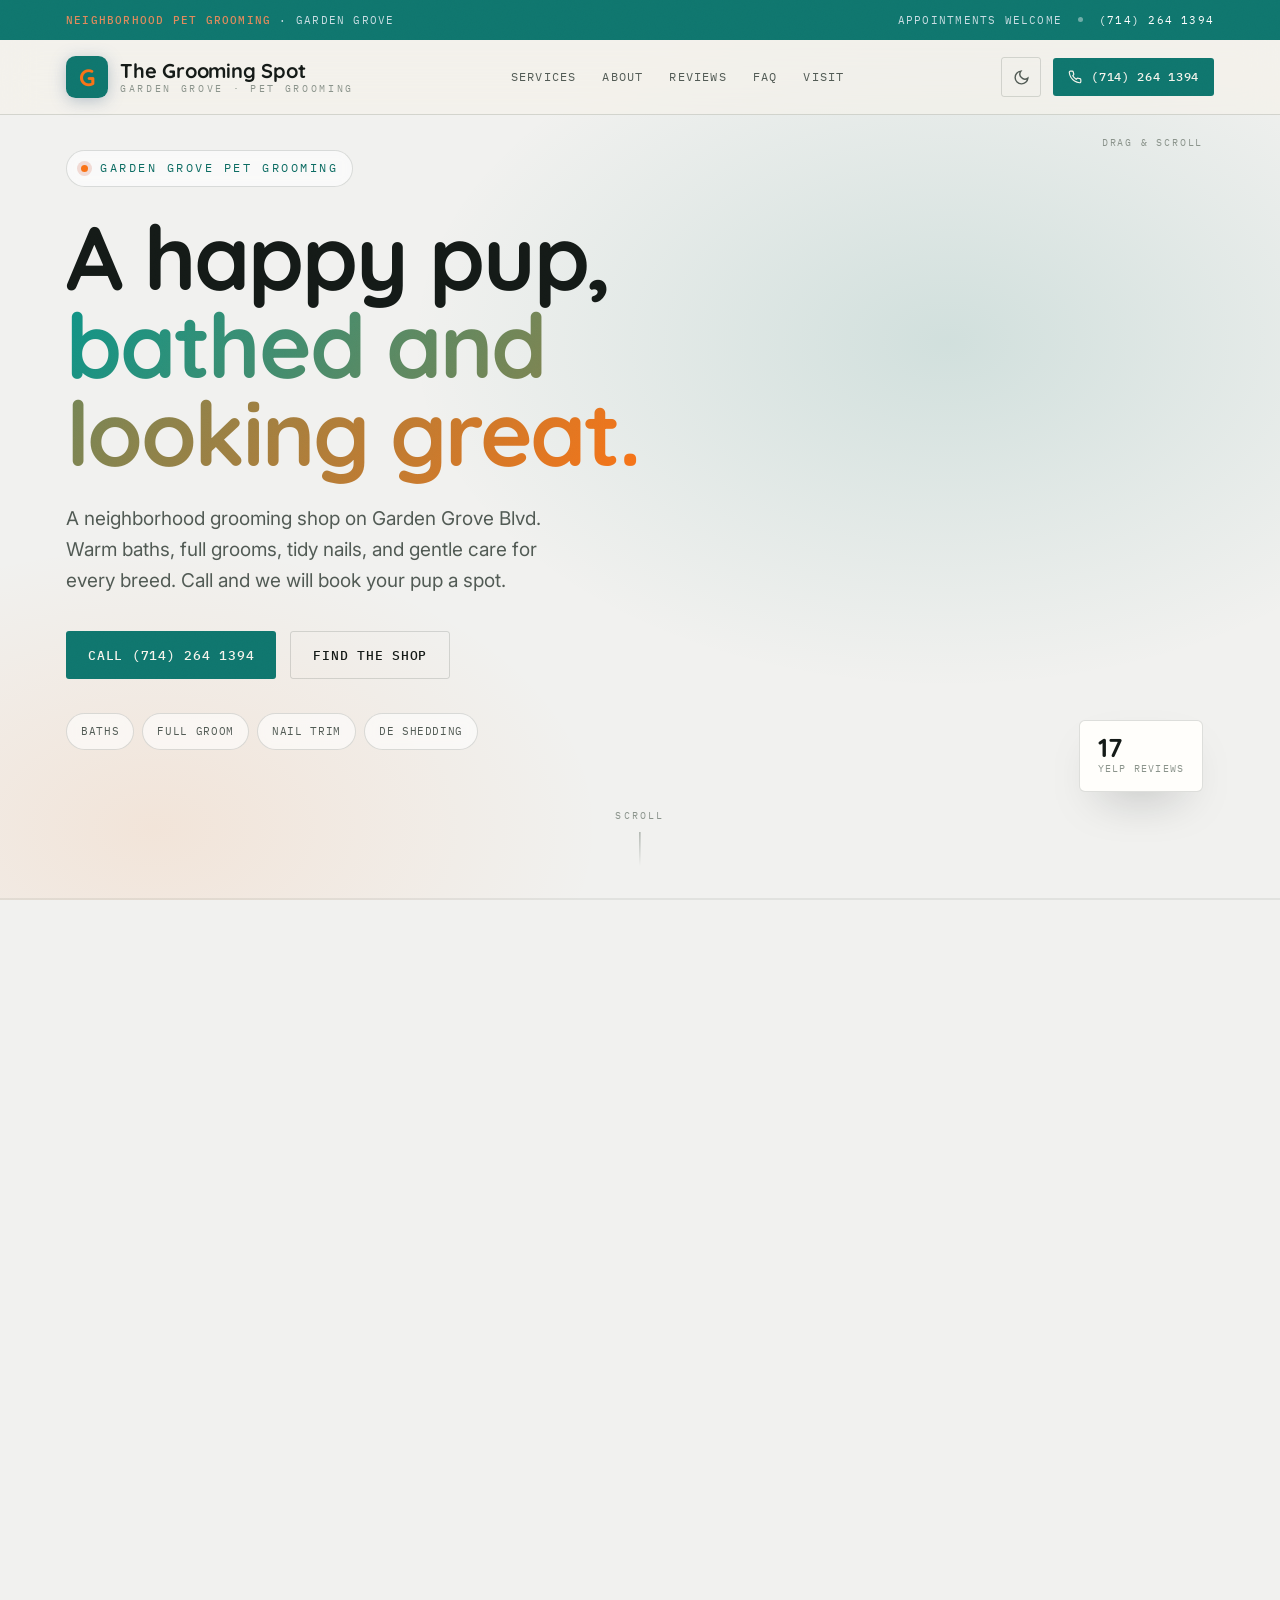
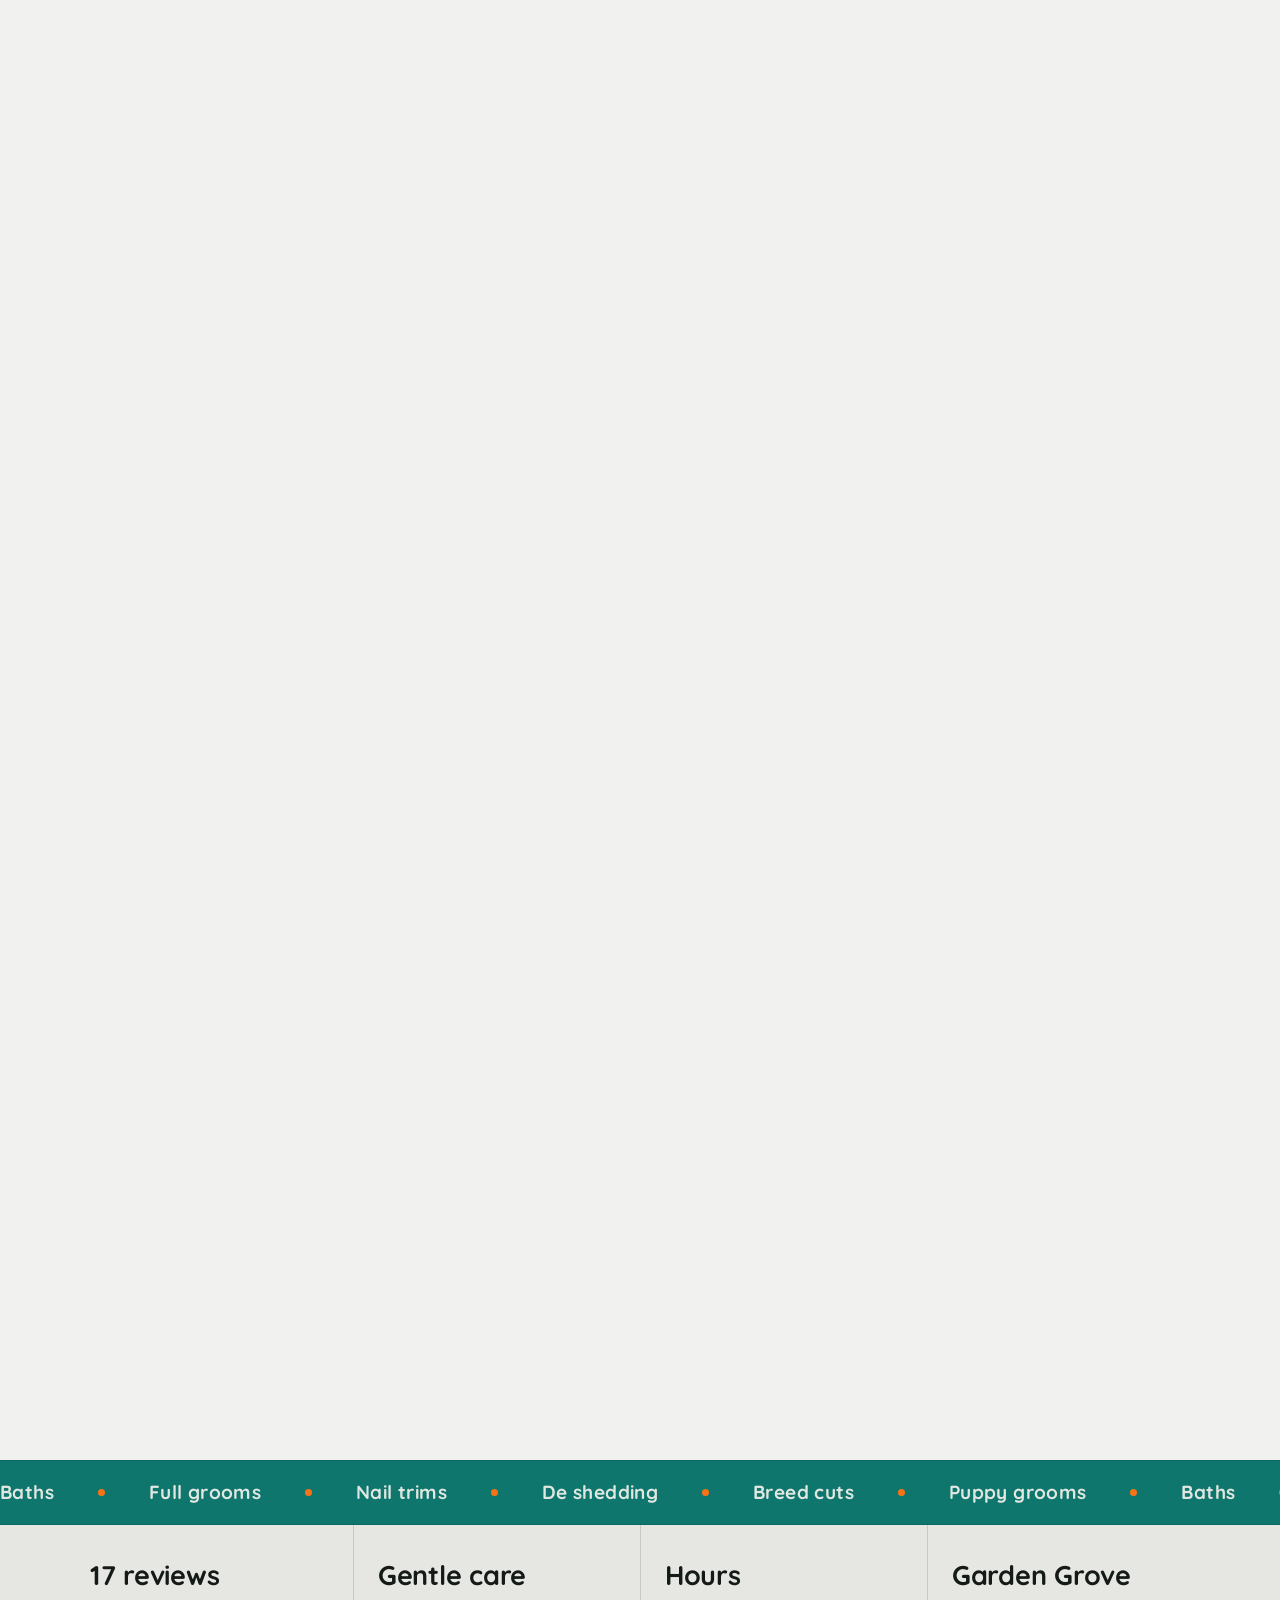
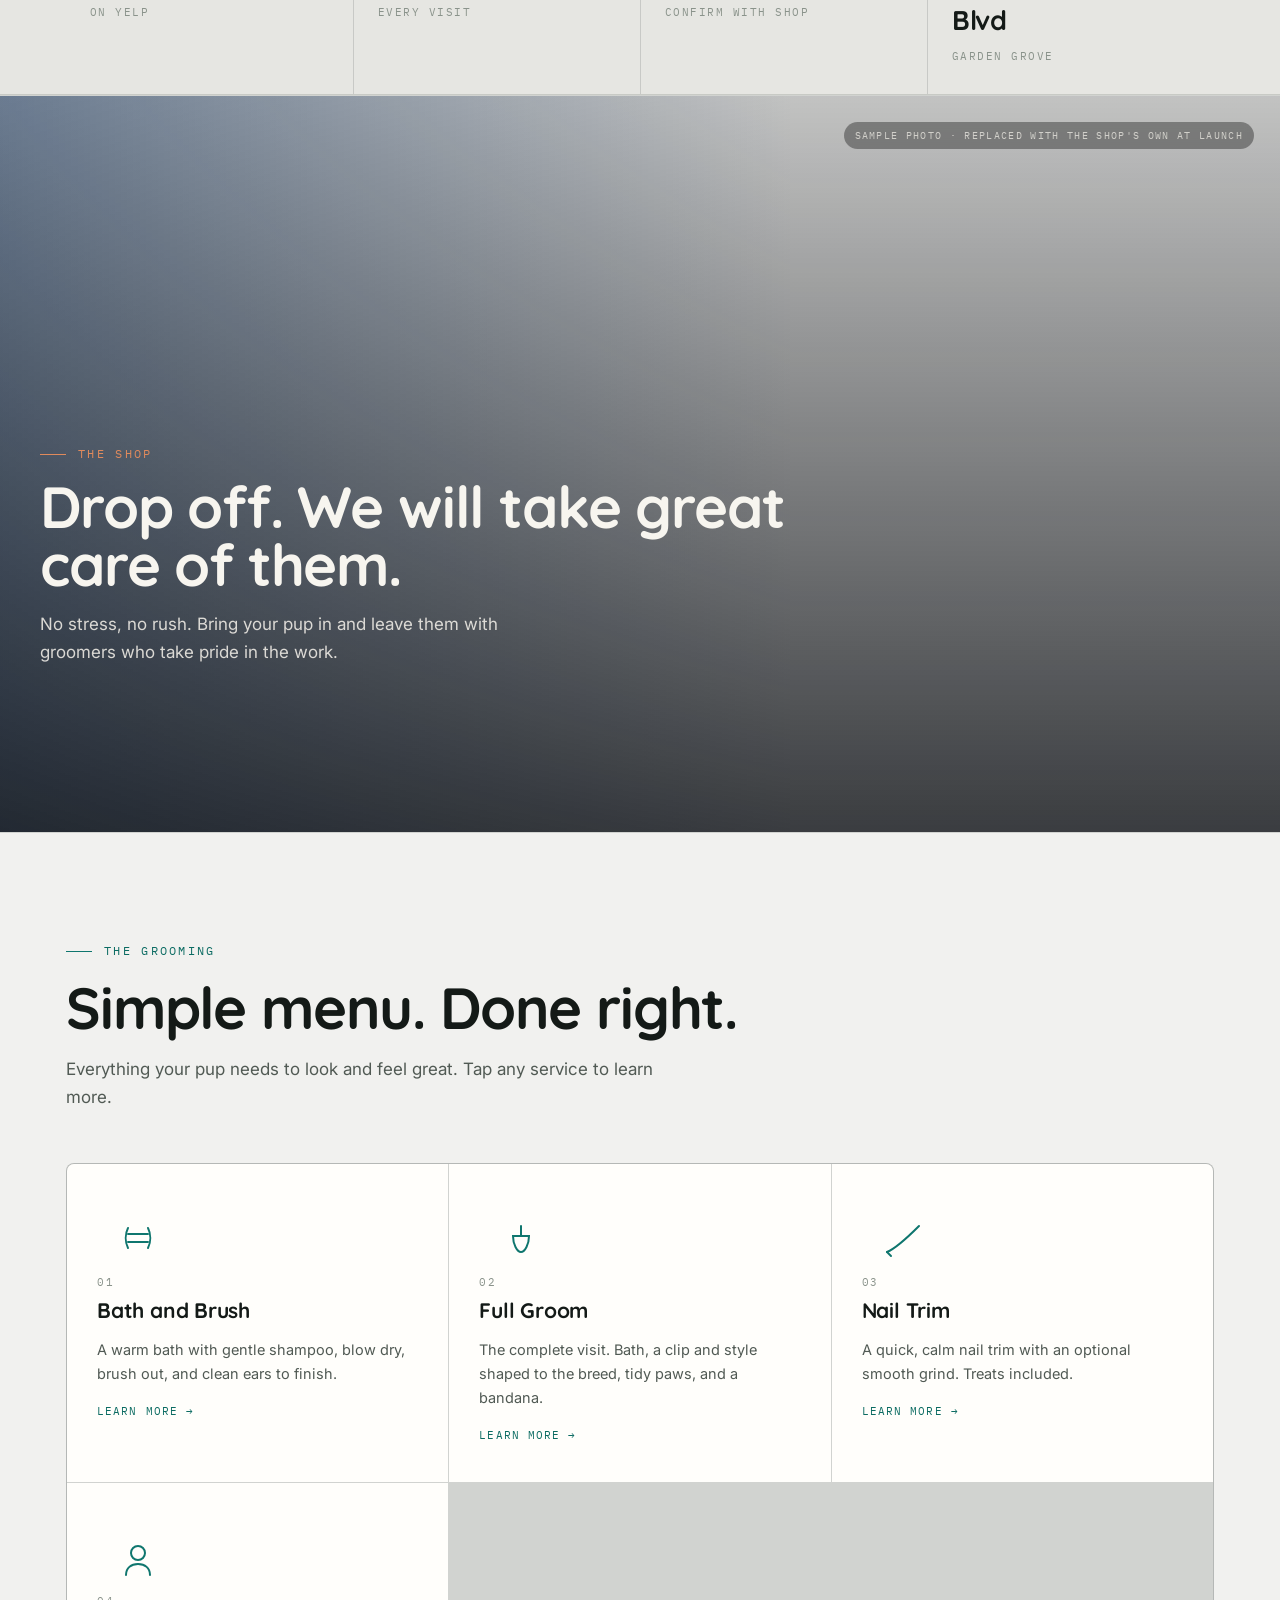
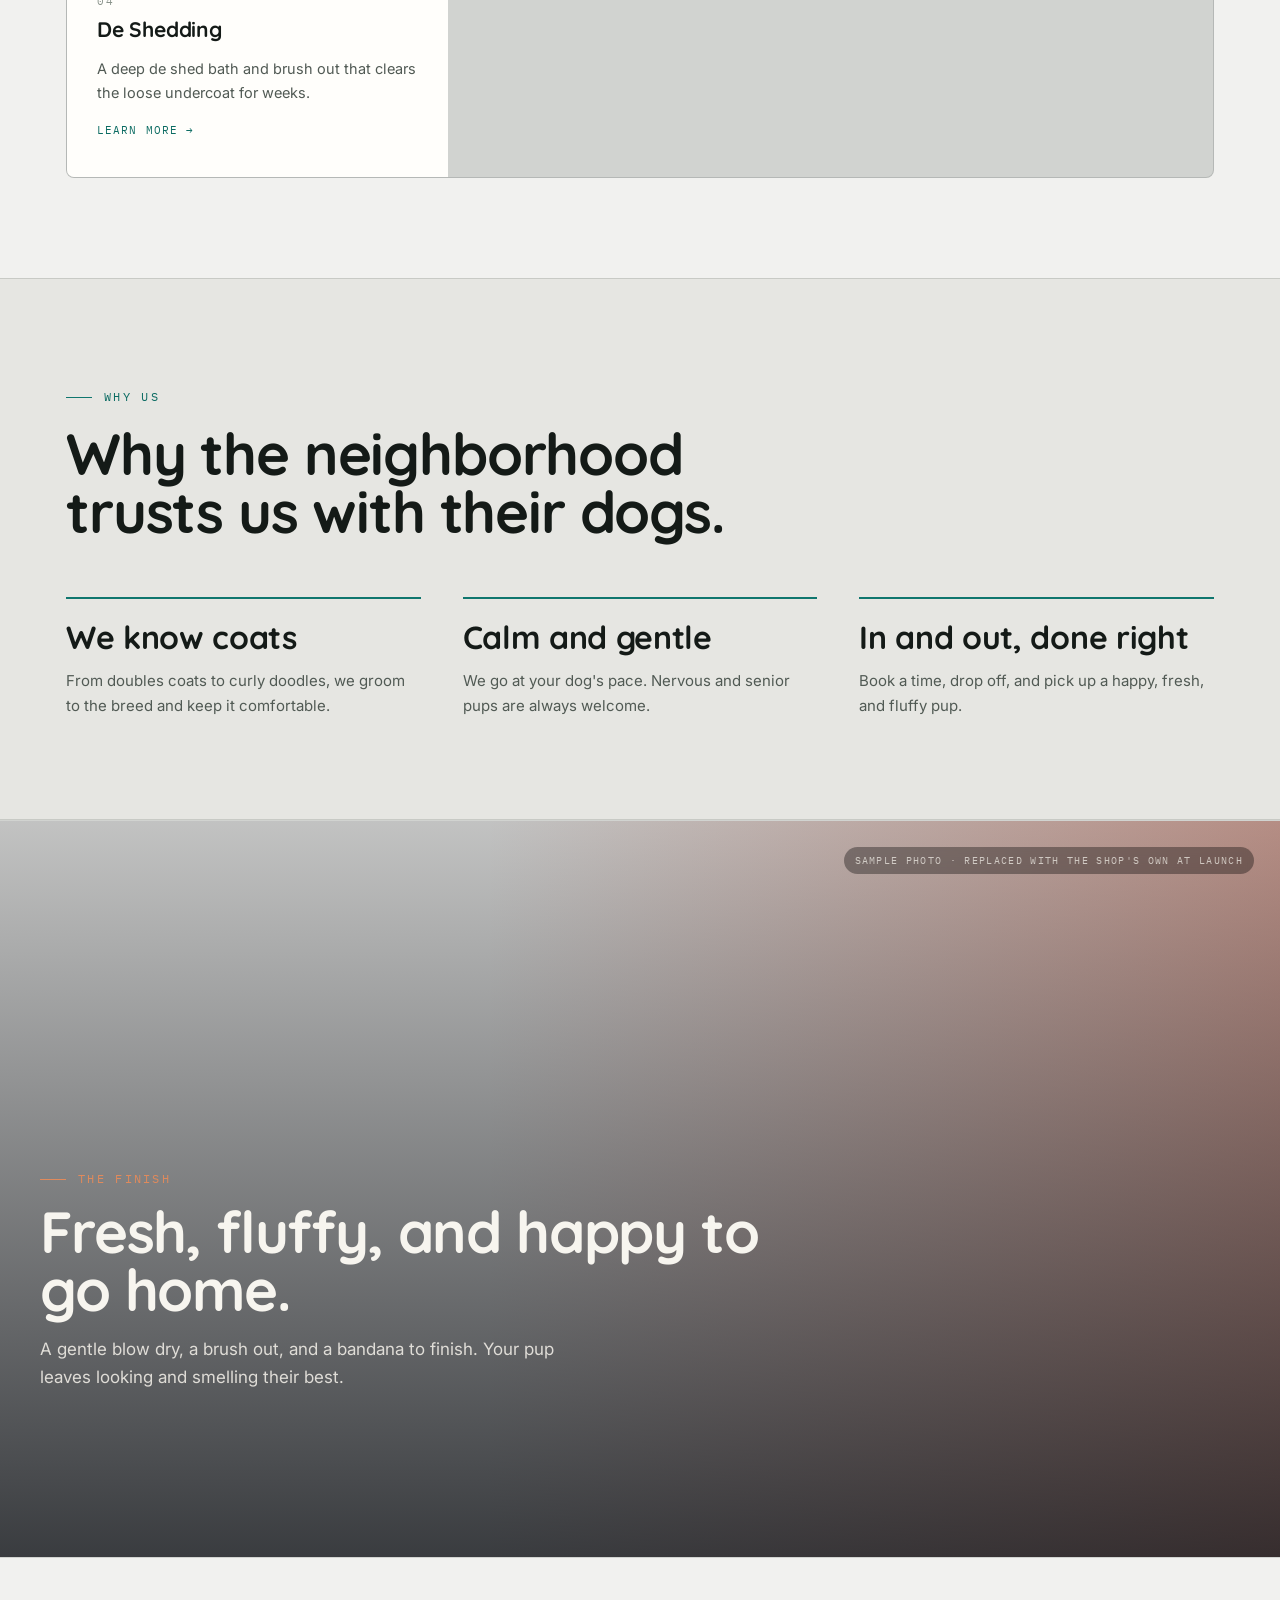
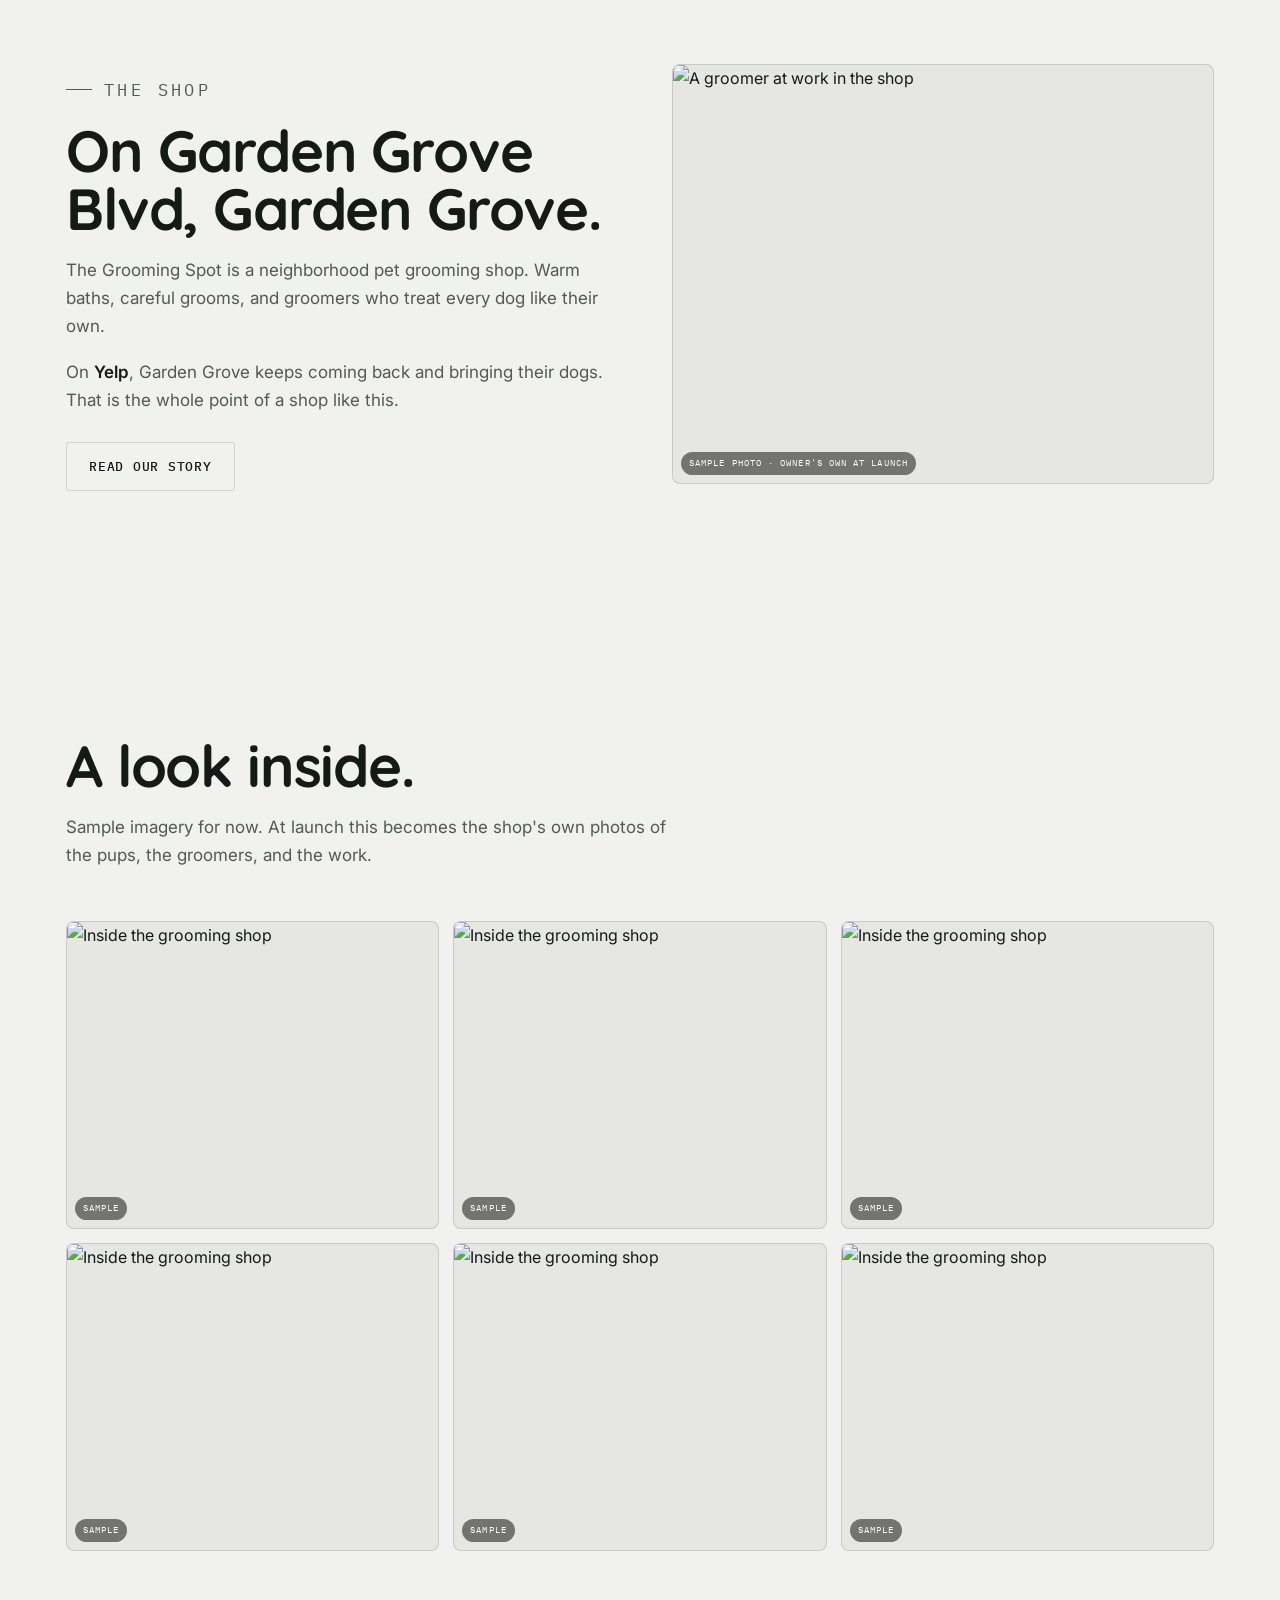
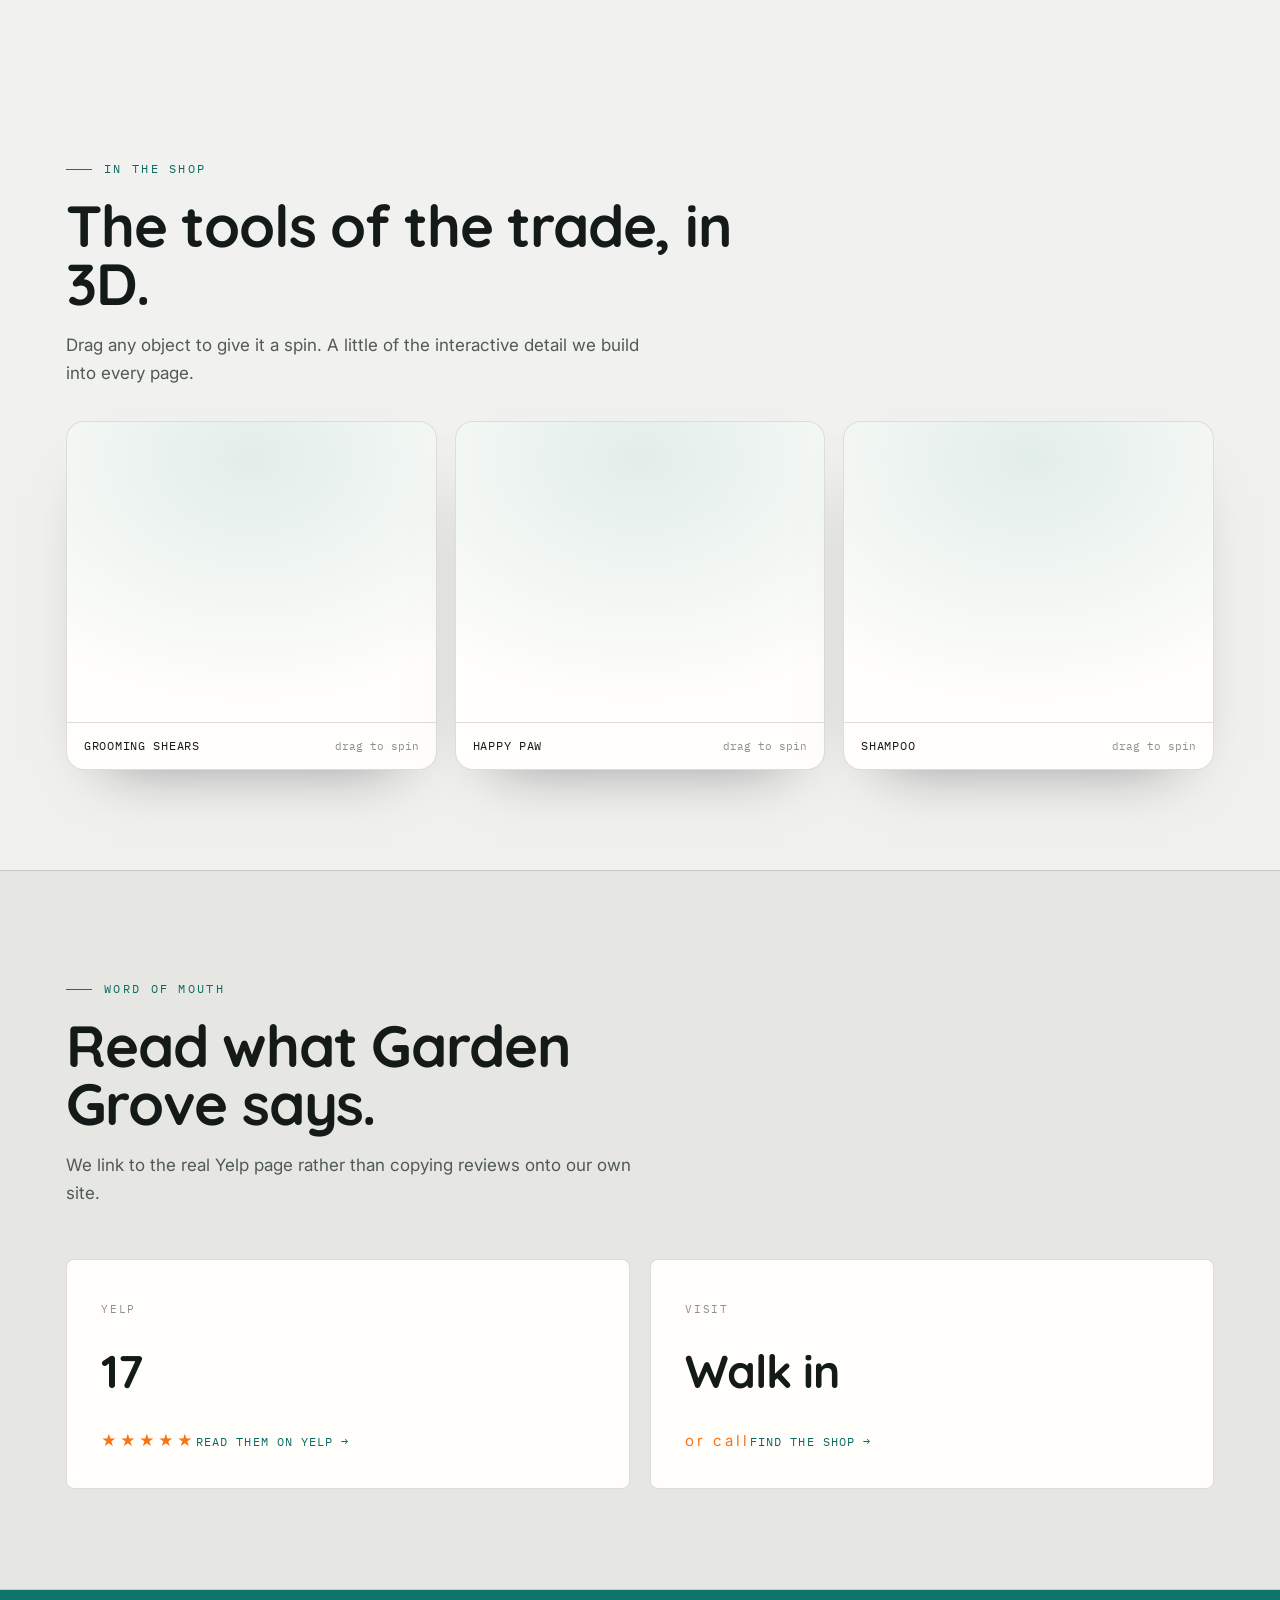
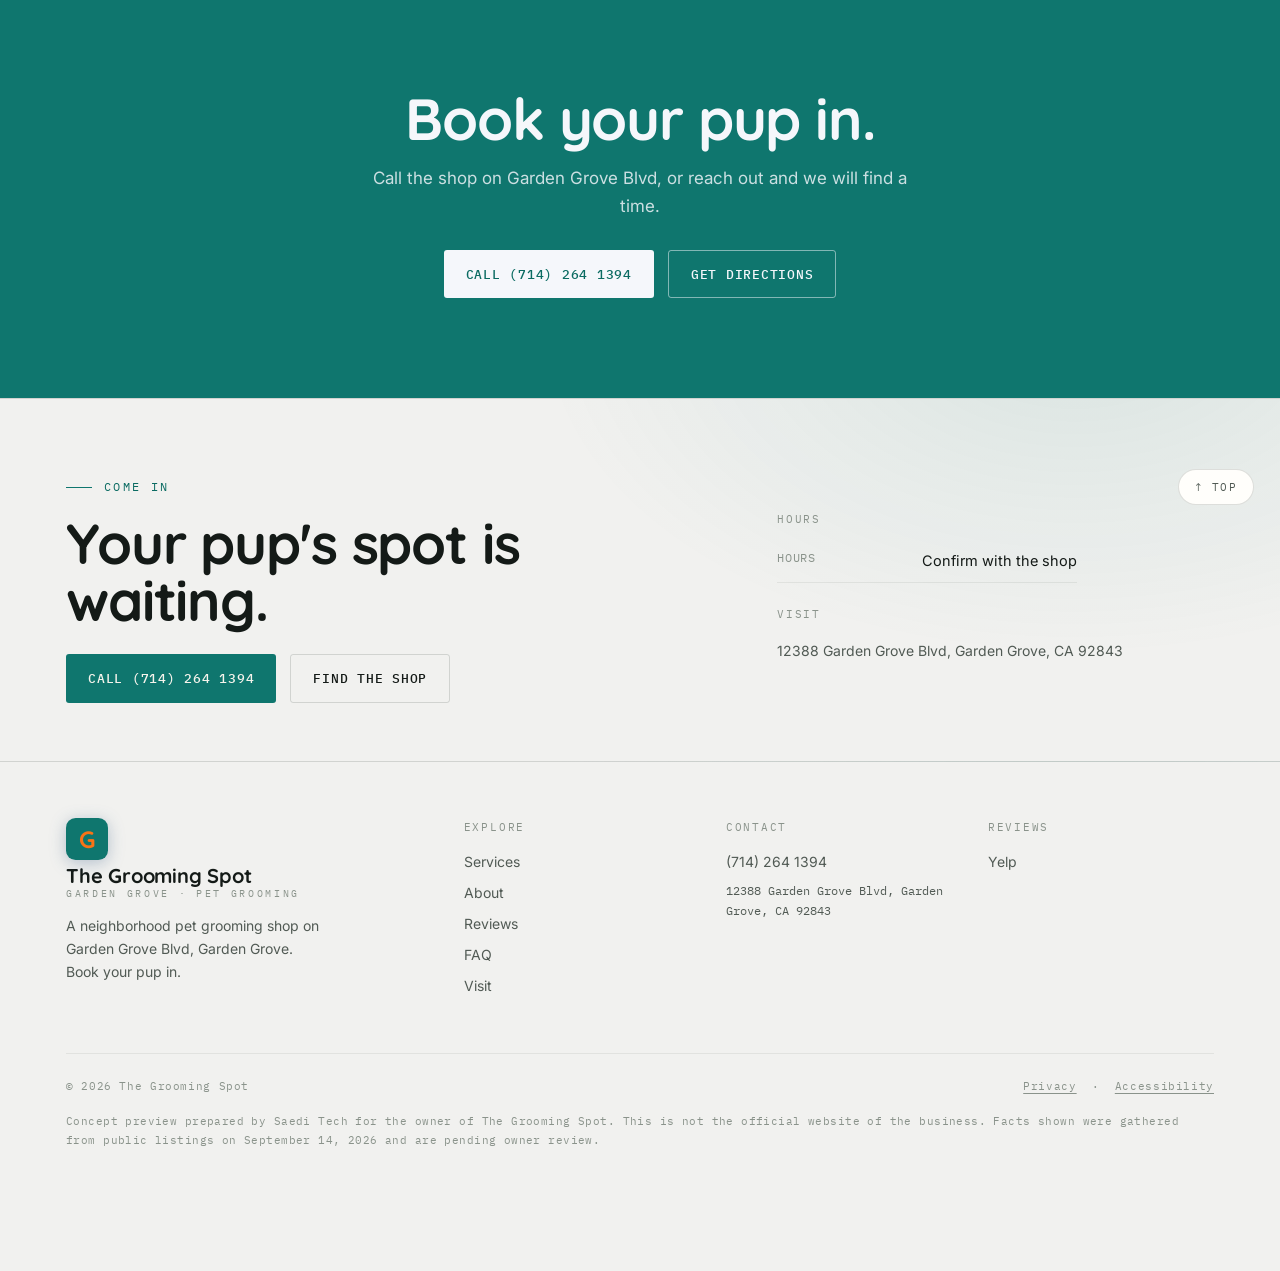
==== index.html @ 3c518885 "The Grooming Spot concept preview Co-Authored-By: Claude Opus 4.8 <noreply@anthropic.com>" ====
<!doctype html>
<html lang="en">
<head>
<meta charset="utf-8" />
<meta name="viewport" content="width=device-width, initial-scale=1" />
<meta name="robots" content="noindex, nofollow" />
<title>The Grooming Spot · Garden Grove Pet Grooming</title>
<meta name="description" content="The Grooming Spot on Garden Grove Blvd, Garden Grove. Warm baths, full grooms, nail trims, and gentle care for every breed. Call (714) 264 1394." />
<meta property="og:title" content="The Grooming Spot · Garden Grove Pet Grooming" /><meta property="og:type" content="website" />
<link rel="icon" href="data:image/svg+xml,%3Csvg xmlns='http://www.w3.org/2000/svg' viewBox='0 0 32 32'%3E%3Ccircle cx='16' cy='16' r='15' fill='%230f766e'/%3E%3Cellipse cx='16' cy='20' rx='5.4' ry='4.2' fill='%23fef6ee'/%3E%3Ccircle cx='9.6' cy='13.5' r='2.3' fill='%23fef6ee'/%3E%3Ccircle cx='13.8' cy='10.4' r='2.3' fill='%23fef6ee'/%3E%3Ccircle cx='18.2' cy='10.4' r='2.3' fill='%23fef6ee'/%3E%3Ccircle cx='22.4' cy='13.5' r='2.3' fill='%23fef6ee'/%3E%3C/svg%3E">
<link rel="preconnect" href="https://fonts.googleapis.com"><link rel="preconnect" href="https://fonts.gstatic.com" crossorigin>
<link href="https://fonts.googleapis.com/css2?family=Quicksand:wght@500;600;700&family=Inter:wght@400;500;600&family=IBM+Plex+Mono:wght@400;500&display=swap" rel="stylesheet">
<link rel="stylesheet" href="assets/site.css">
<script type="importmap">{ "imports": { "three": "https://unpkg.com/three@0.160.0/build/three.module.js", "three/": "https://unpkg.com/three@0.160.0/" } }</script>

</head>
<body>
<a class="skip" href="#main">Skip to content</a>
<header class="sitehead" id="sitehead"><div class="topbar"><div class="wrap tbin"><span class="tb-l"><b>Neighborhood pet grooming</b> · Garden Grove</span><span class="tb-r"><span>Appointments welcome</span><span class="dot2"></span><a href="tel:+17142641394">(714) 264 1394</a></span></div></div>
<nav class="top" aria-label="Main">
  <div class="wrap navin">
    <a class="logo" href="index.html" aria-label="The Grooming Spot, home"><svg class="emblem" viewBox="0 0 48 48" aria-hidden="true"><rect width="48" height="48" rx="11" fill="var(--indigo)"/><text x="24" y="34" font-size="27" text-anchor="middle" fill="var(--shu)" font-family="Quicksand,sans-serif" font-weight="800">G</text></svg><span class="wm"><span class="n">The Grooming Spot</span><span class="s">Garden Grove · Pet Grooming</span></span></a>
    <div class="navlinks"><a href="services.html">Services</a><a href="about.html">About</a><a href="reviews.html">Reviews</a><a href="faq.html">FAQ</a><a href="visit.html">Visit</a></div>
    <div class="navright">
      <button class="tgl" id="themeTgl" aria-label="Switch between day and night theme" aria-pressed="false"><svg id="icMoon" viewBox="0 0 24 24" fill="none" stroke="currentColor" stroke-width="2" stroke-linecap="round"><path d="M21 12.8A9 9 0 1 1 11.2 3a7 7 0 0 0 9.8 9.8z"/></svg><svg id="icSun" viewBox="0 0 24 24" fill="none" stroke="currentColor" stroke-width="2" stroke-linecap="round" style="display:none"><circle cx="12" cy="12" r="4"/><path d="M12 2v2M12 20v2M4.9 4.9l1.4 1.4M17.7 17.7l1.4 1.4M2 12h2M20 12h2M4.9 19.1l1.4-1.4M17.7 6.3l1.4-1.4"/></svg></button>
      <a class="btn btn-fill btn-sm" href="tel:+17142641394"><svg width="14" height="14" viewBox="0 0 24 24" fill="none" stroke="currentColor" stroke-width="2" stroke-linecap="round" aria-hidden="true"><path d="M22 16.9v3a2 2 0 0 1-2.2 2 19.8 19.8 0 0 1-8.6-3 19.5 19.5 0 0 1-6-6 19.8 19.8 0 0 1-3-8.7A2 2 0 0 1 4.1 2h3a2 2 0 0 1 2 1.7c.13 1 .36 1.9.7 2.8a2 2 0 0 1-.45 2.1L8.1 9.9a16 16 0 0 0 6 6l1.3-1.3a2 2 0 0 1 2.1-.45c.9.34 1.8.57 2.8.7A2 2 0 0 1 22 16.9z"/></svg><span class="lbl">(714) 264 1394</span></a>
      <button class="burger" id="burger" aria-label="Open menu"><svg viewBox="0 0 24 24" fill="none" stroke="currentColor" stroke-width="2" stroke-linecap="round"><path d="M3 6h18M3 12h18M3 18h18"/></svg></button>
    </div>
  </div>
</nav>
</header>
<div class="mmenu" id="mmenu" aria-label="Menu">
  <button class="mclose" id="mclose" aria-label="Close menu">✕</button>
  <a href="services.html">Services</a><a href="about.html">About</a><a href="reviews.html">Reviews</a><a href="faq.html">FAQ</a><a href="visit.html">Visit</a><a href="tel:+17142641394">Call the shop</a>
</div>
<header class="hero scroll3d" id="top">
  <div class="sticky">
    <div class="hero-bg" aria-hidden="true"></div>
    <canvas id="gl" data-obj="clippers" data-accent="0f766e" aria-hidden="true"></canvas>
    <div class="hero-fb" aria-hidden="true"></div>
    <div class="wrap herogrid">
      <div class="hero-copy" id="stageA">
        <span class="tag"><span class="dot"></span> Garden Grove Pet Grooming</span>
        <h1>A happy pup, <span class="in">bathed and looking great.</span></h1>
        <p class="lede">A neighborhood grooming shop on Garden Grove Blvd. Warm baths, full grooms, tidy nails, and gentle care for every breed. Call and we will book your pup a spot.</p>
        <div class="cta"><a class="btn btn-fill" href="tel:+17142641394">Call (714) 264 1394</a><a class="btn btn-line" href="visit.html">Find the shop</a></div>
        <div class="chips" aria-label="What we do"><span class="chip">Baths</span><span class="chip">Full groom</span><span class="chip">Nail trim</span><span class="chip">De shedding</span></div>
      </div>
      <div class="callouts" id="stageB" aria-hidden="true">
        <h3>Every visit, start to finish.</h3>
        <div class="callout"><span class="cn">01</span><span class="cx"><b>Check in</b><span>We meet your pup and talk through the look you want.</span></span></div>
        <div class="callout"><span class="cn">02</span><span class="cx"><b>Bath</b><span>A warm, gentle bath with the right shampoo for the coat.</span></span></div>
        <div class="callout"><span class="cn">03</span><span class="cx"><b>Groom</b><span>Clip, brush out, ears, and a tidy nail trim.</span></span></div>
        <div class="callout"><span class="cn">04</span><span class="cx"><b>Finish</b><span>A fluffy blow dry, a bandana, and out the door happy.</span></span></div>
      </div>
    </div>
    <div class="badge3d" id="badge3d"><div><div class="rt">17</div><div class="rl">Yelp reviews</div></div></div>
    <span class="grab" aria-hidden="true">Drag &amp; scroll</span>
    <div class="cue" aria-hidden="true">Scroll<span class="bar"></span></div>
    <div class="hprog" aria-hidden="true"><i id="hprog"></i></div>
  </div>
</header>
<div class="marquee" aria-hidden="true"><div class="mrow"><span>Baths<span class="d"></span>Full grooms<span class="d"></span>Nail trims<span class="d"></span>De shedding<span class="d"></span>Breed cuts<span class="d"></span>Puppy grooms<span class="d"></span></span><span>Baths<span class="d"></span>Full grooms<span class="d"></span>Nail trims<span class="d"></span>De shedding<span class="d"></span>Breed cuts<span class="d"></span>Puppy grooms<span class="d"></span></span></div></div>
<div class="strip" role="region" aria-label="Shop facts">
  <div class="wrap stripin">
    <div class="stat"><a href="https://www.yelp.com/biz/the-grooming-spot-garden-grove" target="_blank" rel="noopener"><div class="v">17 reviews</div><div class="l">on Yelp</div></a></div>
    <div class="stat"><div class="v">Gentle care</div><div class="l">every visit</div></div>
    <div class="stat"><div class="v">Hours</div><div class="l">confirm with shop</div></div>
    <div class="stat"><div class="v">Garden Grove Blvd</div><div class="l">Garden Grove</div></div>
  </div>
</div>
<main id="main">
<section class="photoband" aria-label="The shop">
  <div class="pbimg" data-parallax="0.12" style="background-image:url('https://images.unsplash.com/photo-1593702295094-aea22597af65?w=1800&q=74&auto=format&fit=crop')"></div>
  <span class="sampletag">Sample photo · replaced with the shop's own at launch</span>
  <div class="wrap pbin"><p class="pbk up">The shop</p><h2 class="up">Drop off. We will take great care of them.</h2><p class="up">No stress, no rush. Bring your pup in and leave them with groomers who take pride in the work.</p></div>
</section>
<section id="services">
  <div class="wrap">
    <p class="kick up">The Grooming</p>
    <h2 class="up">Simple menu. Done right.</h2>
    <p class="sub up">Everything your pup needs to look and feel great. Tap any service to learn more.</p>
    <div class="svcgrid">
      <a class="svc up" href="services.html#bath"><span class="no">01</span><svg class="ic" viewBox="0 0 48 48" fill="none" stroke="currentColor" stroke-width="2" stroke-linecap="round" aria-hidden="true"><path d="M14 10c-3 6-3 14 0 20M34 10c3 6 3 14 0 20"/><path d="M14 16h20M14 24h20"/></svg><h3>Bath and Brush</h3><p>A warm bath with gentle shampoo, blow dry, brush out, and clean ears to finish.</p><span class="more">Learn more →</span></a><a class="svc up" href="services.html#fullgroom"><span class="no">02</span><svg class="ic" viewBox="0 0 48 48" fill="none" stroke="currentColor" stroke-width="2" stroke-linecap="round" aria-hidden="true"><path d="M24 8v10M16 18h16c0 8-4 16-8 16s-8-8-8-16z"/></svg><h3>Full Groom</h3><p>The complete visit. Bath, a clip and style shaped to the breed, tidy paws, and a bandana.</p><span class="more">Learn more →</span></a><a class="svc up" href="services.html#nailtrim"><span class="no">03</span><svg class="ic" viewBox="0 0 48 48" fill="none" stroke="currentColor" stroke-width="2" stroke-linecap="round" aria-hidden="true"><path d="M8 34c10-4 22-16 32-26"/><path d="M8 34l4 4"/></svg><h3>Nail Trim</h3><p>A quick, calm nail trim with an optional smooth grind. Treats included.</p><span class="more">Learn more →</span></a><a class="svc up" href="services.html#deshed"><span class="no">04</span><svg class="ic" viewBox="0 0 48 48" fill="none" stroke="currentColor" stroke-width="2" stroke-linecap="round" aria-hidden="true"><circle cx="24" cy="16" r="7"/><path d="M12 38c0-7 5-11 12-11s12 4 12 11"/></svg><h3>De Shedding</h3><p>A deep de shed bath and brush out that clears the loose undercoat for weeks.</p><span class="more">Learn more →</span></a>
    </div>
  </div>
</section>
<section id="why">
  <div class="wrap">
    <p class="kick up">Why Us</p>
    <h2 class="up">Why the neighborhood trusts us with their dogs.</h2>
    <div class="whygrid">
      <div class="why up"><div class="big">We know coats</div><p>From doubles coats to curly doodles, we groom to the breed and keep it comfortable.</p></div>
      <div class="why up"><div class="big">Calm and gentle</div><p>We go at your dog's pace. Nervous and senior pups are always welcome.</p></div>
      <div class="why up"><div class="big">In and out, done right</div><p>Book a time, drop off, and pick up a happy, fresh, and fluffy pup.</p></div>
    </div>
  </div>
</section>
<section class="photoband right" aria-label="The finish">
  <div class="pbimg" data-parallax="0.12" style="background-image:url('https://images.unsplash.com/photo-1678356164573-9a534fe43958?w=1800&q=74&auto=format&fit=crop')"></div>
  <span class="sampletag">Sample photo · replaced with the shop's own at launch</span>
  <div class="wrap pbin"><p class="pbk up">The finish</p><h2 class="up">Fresh, fluffy, and happy to go home.</h2><p class="up">A gentle blow dry, a brush out, and a bandana to finish. Your pup leaves looking and smelling their best.</p></div>
</section>
<section id="about">
  <div class="wrap abgrid">
    <div class="abcopy"><p class="kick up">The Shop</p><h2 class="up">On Garden Grove Blvd, Garden Grove.</h2><p class="up">The Grooming Spot is a neighborhood pet grooming shop. Warm baths, careful grooms, and groomers who treat every dog like their own.</p><p class="up">On <strong>Yelp</strong>, Garden Grove keeps coming back and bringing their dogs. That is the whole point of a shop like this.</p><p class="up"><a class="btn btn-line" href="about.html" style="margin-top:10px">Read our story</a></p></div>
    <div class="imgfill up" role="img" aria-label="Inside the grooming shop"><img src="https://images.unsplash.com/photo-1672642150228-3fcd5826ec26?w=1100&q=74&auto=format&fit=crop" alt="A groomer at work in the shop" loading="lazy"><span class="stamp">Sample photo · owner's own at launch</span></div>
  </div>
</section>
<section id="gallery">
  <div class="wrap">
    <p class="kick up">The shop</p>
    <h2 class="up">A look inside.</h2>
    <p class="sub up">Sample imagery for now. At launch this becomes the shop's own photos of the pups, the groomers, and the work.</p>
    <div class="gal2"><div class="imgfill up"><img src="https://images.unsplash.com/photo-1605497788044-5a32c7078486?w=800&q=74&auto=format&fit=crop" alt="Inside the grooming shop" loading="lazy"><span class="stamp">Sample</span></div><div class="imgfill up"><img src="https://images.unsplash.com/photo-1599351431202-1e0f0137899a?w=800&q=74&auto=format&fit=crop" alt="Inside the grooming shop" loading="lazy"><span class="stamp">Sample</span></div><div class="imgfill up"><img src="https://images.unsplash.com/photo-1598524374912-6b0b0bab43dd?w=800&q=74&auto=format&fit=crop" alt="Inside the grooming shop" loading="lazy"><span class="stamp">Sample</span></div><div class="imgfill up"><img src="https://images.unsplash.com/photo-1635273051937-a0ddef9573b6?w=800&q=74&auto=format&fit=crop" alt="Inside the grooming shop" loading="lazy"><span class="stamp">Sample</span></div><div class="imgfill up"><img src="https://images.unsplash.com/photo-1589985494639-69e60c82cab2?w=800&q=74&auto=format&fit=crop" alt="Inside the grooming shop" loading="lazy"><span class="stamp">Sample</span></div><div class="imgfill up"><img src="https://images.unsplash.com/photo-1647140655214-e4a2d914971f?w=800&q=74&auto=format&fit=crop" alt="Inside the grooming shop" loading="lazy"><span class="stamp">Sample</span></div></div>
  </div>
</section>
<section id="explore3d" class="show3d">
  <div class="wrap">
    <p class="kick up">In the shop</p>
    <h2 class="up">The tools of the trade, in 3D.</h2>
    <p class="sub up">Drag any object to give it a spin. A little of the interactive detail we build into every page.</p>
    <div class="o3grid"><figure class="o3 up"><canvas class="obj3d" data-obj="scissors" data-accent="0f766e" aria-label="Interactive 3D grooming shears"></canvas><figcaption>Grooming shears<span class="drag">drag to spin</span></figcaption></figure><figure class="o3 up"><canvas class="obj3d" data-obj="paw" data-accent="0f766e" aria-label="Interactive 3D paw print"></canvas><figcaption>Happy paw<span class="drag">drag to spin</span></figcaption></figure><figure class="o3 up"><canvas class="obj3d" data-obj="bottle" data-accent="0f766e" aria-label="Interactive 3D shampoo bottle"></canvas><figcaption>Shampoo<span class="drag">drag to spin</span></figcaption></figure></div>
  </div>
</section>
<section id="reviews" class="band">
  <div class="wrap">
    <p class="kick up">Word of Mouth</p>
    <h2 class="up">Read what Garden Grove says.</h2>
    <p class="sub up">We link to the real Yelp page rather than copying reviews onto our own site.</p>
    <div class="revgrid">
      <a class="rev up" href="https://www.yelp.com/biz/the-grooming-spot-garden-grove" target="_blank" rel="noopener"><span class="plat">Yelp</span><div class="score">17</div><span class="stars" aria-hidden="true">★★★★★</span><span class="go">Read them on Yelp →</span></a>
      <a class="rev up" href="visit.html"><span class="plat">Visit</span><div class="score">Walk in</div><span class="stars" aria-hidden="true">or call</span><span class="go">Find the shop →</span></a>
    </div>
  </div>
</section>
<section class="ctaband"><div class="wrap"><h2 class="up">Book your pup in.</h2><p class="up">Call the shop on Garden Grove Blvd, or reach out and we will find a time.</p><div class="cta up"><a class="btn btn-fill" href="tel:+17142641394">Call (714) 264 1394</a><a class="btn btn-line" href="visit.html">Get directions</a></div></div></section>
</main><script type="module" src="assets/hero3d-generic.js"></script><script type="module" src="assets/objects3d.js"></script><footer>
  <button class="backtop" id="backtop" aria-label="Back to top">↑ Top</button>
  <div class="foot-hero"><div class="wrap"><div class="foot-top">
    <div class="foot-cta"><p class="kick">Come in</p><h2>Your pup's spot is waiting.</h2><div class="cta"><a class="btn btn-fill" href="tel:+17142641394">Call (714) 264 1394</a><a class="btn btn-line" href="visit.html">Find the shop</a></div></div>
    <div class="foot-hours"><p class="ft">Hours</p><div class="hrow"><span>Hours</span><span>Confirm with the shop</span></div><p class="ft" style="margin-top:22px">Visit</p><p class="addr">12388 Garden Grove Blvd, Garden Grove, CA 92843</p></div>
  </div></div></div>
  <div class="wrap foot-main">
    <div class="fgrid">
      <div class="fbrand"><a class="logo" href="index.html" aria-label="The Grooming Spot, home"><svg class="emblem" viewBox="0 0 48 48" aria-hidden="true"><rect width="48" height="48" rx="11" fill="var(--indigo)"/><text x="24" y="34" font-size="27" text-anchor="middle" fill="var(--shu)" font-family="Quicksand,sans-serif" font-weight="800">G</text></svg><span class="wm"><span class="n">The Grooming Spot</span><span class="s">Garden Grove · Pet Grooming</span></span></a><p>A neighborhood pet grooming shop on Garden Grove Blvd, Garden Grove. Book your pup in.</p></div>
      <div class="fcol"><p class="ft">Explore</p><a href="services.html">Services</a><a href="about.html">About</a><a href="reviews.html">Reviews</a><a href="faq.html">FAQ</a><a href="visit.html">Visit</a></div>
      <div class="fcol"><p class="ft">Contact</p><a href="tel:+17142641394">(714) 264 1394</a><p class="mono" style="font-size:12px">12388 Garden Grove Blvd, Garden Grove, CA 92843</p></div>
      <div class="fcol"><p class="ft">Reviews</p><a href="https://www.yelp.com/biz/the-grooming-spot-garden-grove" target="_blank" rel="noopener">Yelp</a></div>
    </div>
    <div class="legal"><span>© 2026 The Grooming Spot</span><span><a href="privacy.html">Privacy</a> &nbsp;·&nbsp; <a href="accessibility.html">Accessibility</a></span></div>
    <p class="preview-note">Concept preview prepared by Saedi Tech for the owner of The Grooming Spot. This is not the official website of the business. Facts shown were gathered from public listings on September 14, 2026 and are pending owner review.</p>
  </div>
</footer>
<div class="callbar" role="navigation" aria-label="Quick actions">
  <a class="c1" href="tel:+17142641394"><svg width="14" height="14" viewBox="0 0 24 24" fill="none" stroke="currentColor" stroke-width="2" stroke-linecap="round" aria-hidden="true"><path d="M22 16.9v3a2 2 0 0 1-2.2 2 19.8 19.8 0 0 1-8.6-3 19.5 19.5 0 0 1-6-6 19.8 19.8 0 0 1-3-8.7A2 2 0 0 1 4.1 2h3a2 2 0 0 1 2 1.7c.13 1 .36 1.9.7 2.8a2 2 0 0 1-.45 2.1L8.1 9.9a16 16 0 0 0 6 6l1.3-1.3a2 2 0 0 1 2.1-.45c.9.34 1.8.57 2.8.7A2 2 0 0 1 22 16.9z"/></svg>Call the shop</a>
  <a class="c2" href="visit.html">Directions</a>
</div>
<script src="assets/app.js" defer></script>
</body>
</html>
---- assets/site.css ----
/* The Grooming Spot grooming concept preview by Saedi Tech */
:root{
  --bg:#f1f1ef; --bg2:#e6e6e2; --card:#fffefb; --card2:#f2f2ee;
  --line:rgba(20,30,26,.14); --line2:rgba(20,30,26,.07);
  --text:#141a17; --muted:#515a54; --faint:#8a938b;
  --indigo:#0f766e; --indigo-2:#0d9488; --indigo-tx:#0b6b62; --indigo-soft:rgba(15,118,110,.1);
  --shu:#f97316; --shu-tx:#c2560c; --gold:#f97316;
  --nav-bg:rgba(244,241,234,.72); --chip-bg:rgba(255,255,255,.6); --btn-tx:#f6f4ec;
  --hero-a:rgba(15,118,110,.14); --hero-b:rgba(249,115,22,.1); --grain:.035;
  --map-filter:saturate(.9) contrast(1.02); --ease:cubic-bezier(.16,1,.3,1);
}
:root[data-theme="night"]{
  --bg:#0c0f16; --bg2:#10141d; --card:#131824; --card2:#101521;
  --line:rgba(225,235,228,.12); --line2:rgba(225,235,228,.06);
  --text:#e9f0eb; --muted:#a4b0a8; --faint:#6e7a72;
  --indigo:#2dd4bf; --indigo-2:#5eead4; --indigo-tx:#5eead4; --indigo-soft:rgba(45,212,191,.14);
  --shu:#fb923c; --shu-tx:#fdba74; --gold:#fb923c;
  --nav-bg:rgba(8,11,16,.66); --chip-bg:rgba(16,21,29,.5); --btn-tx:#0b1310;
  --hero-a:rgba(45,212,191,.2); --hero-b:rgba(251,146,60,.14); --grain:.06;
  --map-filter:grayscale(1) invert(.92) contrast(.9) hue-rotate(180deg);
}
*{margin:0;padding:0;box-sizing:border-box}
html{scroll-behavior:smooth}
@media (prefers-reduced-motion:reduce){html{scroll-behavior:auto}}
body{background:var(--bg);color:var(--text);font-family:'Inter',system-ui,sans-serif;font-size:16px;line-height:1.65;-webkit-font-smoothing:antialiased;transition:background .5s,color .5s;overflow-x:hidden}
::selection{background:var(--indigo);color:var(--btn-tx)}
img,svg{max-width:100%}a{color:inherit}
.jp{font-family:'Noto Sans JP','Inter',sans-serif}
.mono{font-family:'IBM Plex Mono',monospace}
.wrap{max-width:1200px;margin:0 auto;padding:0 26px}
.narrow{max-width:900px}
.skip{position:absolute;left:-9999px;top:0;background:var(--indigo);color:var(--btn-tx);padding:10px 18px;z-index:200;font-weight:600}
.skip:focus{left:12px;top:12px}
:focus-visible{outline:2px solid var(--indigo);outline-offset:3px;border-radius:2px}
body::after{content:"";position:fixed;inset:0;z-index:300;pointer-events:none;opacity:var(--grain);mix-blend-mode:overlay;background-image:url("data:image/svg+xml,%3Csvg xmlns='http://www.w3.org/2000/svg' width='120' height='120'%3E%3Cfilter id='n'%3E%3CfeTurbulence type='fractalNoise' baseFrequency='.85' numOctaves='2'/%3E%3C/filter%3E%3Crect width='100%25' height='100%25' filter='url(%23n)'/%3E%3C/svg%3E")}

/* logo */
.logo{display:flex;align-items:center;gap:12px;text-decoration:none}
.logo .emblem{width:42px;height:42px;flex:none;filter:drop-shadow(0 3px 8px rgba(23,63,115,.28))}
.logo .wm{display:flex;flex-direction:column;line-height:1}
.logo .wm .n{font-family:'Quicksand',sans-serif;font-weight:800;font-size:20px;letter-spacing:-.01em;color:var(--text)}
.logo .wm .s{font-family:'IBM Plex Mono',monospace;font-size:9.5px;letter-spacing:.28em;text-transform:uppercase;color:var(--faint);margin-top:3px}
.logo .wm .s b{color:var(--shu-tx);font-weight:500}

/* header (top bar + nav) */
.sitehead{position:fixed;top:0;left:0;right:0;z-index:100}
.topbar{background:var(--indigo);color:#eaf0f8;height:40px;overflow:hidden;transition:height .35s var(--ease),opacity .3s}
.topbar .tbin{display:flex;align-items:center;justify-content:space-between;height:40px;font-family:'IBM Plex Mono',monospace;font-size:11px;letter-spacing:.11em;text-transform:uppercase}
.topbar .tb-l{color:rgba(234,240,248,.85)}.topbar .tb-l b{color:#e08a5c;font-weight:500}
.topbar .tb-r{display:flex;align-items:center;gap:16px;color:rgba(234,240,248,.85)}
.topbar .tb-r a{color:#fff;text-decoration:none}.topbar .tb-r a:hover{color:#e08a5c}
.topbar .dot2{width:5px;height:5px;border-radius:50%;background:rgba(255,255,255,.4)}
nav.top{position:relative;background:var(--nav-bg);backdrop-filter:blur(18px) saturate(1.4);-webkit-backdrop-filter:blur(18px) saturate(1.4);border-bottom:1px solid var(--line);transition:box-shadow .35s,background .35s}
.sitehead.scrolled .topbar{height:0;opacity:0}
.sitehead.scrolled nav.top{box-shadow:0 12px 34px -18px rgba(8,11,16,.5)}
.navin{display:flex;align-items:center;justify-content:space-between;height:74px;gap:18px}
@media (max-width:768px){.topbar{display:none}}
.navlinks{display:flex;gap:26px;align-items:center}
.navlinks a{font-family:'IBM Plex Mono',monospace;font-size:12px;letter-spacing:.1em;text-transform:uppercase;text-decoration:none;color:var(--muted);transition:color .25s;position:relative}
.navlinks a[aria-current="page"]{color:var(--text)}
.navlinks a::after{content:"";position:absolute;left:0;bottom:-6px;width:0;height:1.5px;background:var(--shu);transition:width .3s var(--ease)}
.navlinks a:hover::after,.navlinks a[aria-current="page"]::after{width:100%}
.navlinks a:hover{color:var(--text)}
.navright{display:flex;align-items:center;gap:12px}
.btn{display:inline-flex;align-items:center;justify-content:center;gap:9px;font-family:'IBM Plex Mono',monospace;font-size:12.5px;letter-spacing:.06em;text-transform:uppercase;font-weight:500;padding:13px 22px;border-radius:3px;text-decoration:none;border:none;cursor:pointer;transition:transform .35s var(--ease),box-shadow .35s,background .35s,color .35s}
.btn-fill{background:var(--indigo);color:var(--btn-tx)}
.btn-fill:hover{transform:translateY(-2px);box-shadow:0 14px 38px -12px var(--indigo)}
.btn-line{background:transparent;color:var(--text);border:1px solid var(--line)}
.btn-line:hover{border-color:var(--indigo);color:var(--indigo-tx)}
.btn-sm{padding:10px 15px;font-size:11.5px}
.tgl,.burger{width:40px;height:40px;border-radius:3px;border:1px solid var(--line);background:transparent;color:var(--muted);display:grid;place-items:center;cursor:pointer;transition:color .3s,border-color .3s}
.tgl:hover,.burger:hover{color:var(--indigo-tx);border-color:var(--indigo)}
.tgl svg{width:17px;height:17px}.burger{display:none}.burger svg{width:20px;height:20px}
@media (max-width:940px){.navlinks{display:none}.burger{display:grid}}
@media (max-width:560px){.logo .wm .s{display:none}.navright .btn span.lbl{display:none}}
/* mobile menu */
.mmenu{position:fixed;inset:0;z-index:150;background:var(--bg);transform:translateY(-100%);visibility:hidden;opacity:0;transition:transform .45s var(--ease),opacity .35s,visibility .35s;display:flex;flex-direction:column;padding:96px 26px 40px;overflow-y:auto}
.mmenu.open{transform:none;visibility:visible;opacity:1}
.mmenu a{font-family:'Quicksand',sans-serif;font-weight:700;font-size:30px;text-decoration:none;color:var(--text);padding:16px 0;border-bottom:1px solid var(--line)}
.mmenu a:hover{color:var(--indigo-tx)}
.mclose{position:absolute;top:22px;right:22px;width:40px;height:40px;border:1px solid var(--line);border-radius:3px;background:transparent;color:var(--text);cursor:pointer;font-size:20px}

/* generic hero for home */
header.hero{position:relative;min-height:100svh;overflow:hidden}
.sticky{position:relative;min-height:100svh;overflow:hidden;display:flex;align-items:center;padding:90px 0 44px}
/* scroll-driven exploded 3D hero */
header.hero.scroll3d{height:340vh;min-height:0}
header.hero.scroll3d .sticky{position:sticky;top:0;height:100svh;min-height:0;padding:0}
.callouts{position:absolute;z-index:2;top:50%;left:26px;transform:translateY(-50%);max-width:360px;opacity:0;pointer-events:none;will-change:opacity}
.callouts h3{font-family:'Quicksand',sans-serif;font-weight:800;font-size:clamp(26px,3.2vw,40px);letter-spacing:-.02em;line-height:1.02;margin-bottom:18px}
.callout{display:flex;gap:14px;align-items:flex-start;padding:12px 0;border-top:1px solid var(--line)}
.callout .cn{font-family:'IBM Plex Mono',monospace;font-size:11px;color:var(--shu-tx);letter-spacing:.1em;padding-top:3px;min-width:24px}
.callout .cx b{font-family:'Quicksand',sans-serif;font-weight:700;font-size:16px;display:block;margin-bottom:2px}
.callout .cx span{font-size:13px;color:var(--muted)}
.hprog{position:absolute;left:0;right:0;bottom:0;height:2px;background:var(--line2);z-index:5}
.hprog i{display:block;height:100%;width:0;background:linear-gradient(90deg,var(--indigo),var(--shu))}
@media (max-width:940px){header.hero.scroll3d{height:280vh}header.hero.scroll3d .sticky{align-items:flex-start}.hero-copy{padding-top:100px}.callouts{left:26px;right:26px;max-width:none;top:40%}}
@media (prefers-reduced-motion:reduce){header.hero.scroll3d{height:auto;min-height:100svh}header.hero.scroll3d .sticky{position:relative}.callouts{display:none}.hprog{display:none}}
.hero-bg{position:absolute;inset:0;z-index:0;background:radial-gradient(60% 55% at 74% 38%,var(--hero-a),transparent 70%),radial-gradient(50% 45% at 12% 92%,var(--hero-b),transparent 70%),var(--bg)}
#gl{position:absolute;inset:0;z-index:1;width:100%;height:100%;display:block;touch-action:pan-y;cursor:grab}#gl:active{cursor:grabbing}
.hero-fb{position:absolute;z-index:1;right:6%;top:50%;transform:translateY(-50%);width:min(42vw,460px);aspect-ratio:1;border-radius:50%;background:radial-gradient(circle at 40% 35%,#2b3a52,#0c1119 70%);box-shadow:0 40px 120px -30px rgba(23,63,115,.6);display:none}
.herogrid{position:relative;z-index:2;width:100%}
.hero-copy{max-width:600px}
.tag{display:inline-flex;align-items:center;gap:12px;font-family:'IBM Plex Mono',monospace;font-size:11.5px;letter-spacing:.22em;text-transform:uppercase;color:var(--indigo-tx);margin-bottom:26px;padding:8px 14px;border:1px solid var(--line);border-radius:40px;background:var(--chip-bg);backdrop-filter:blur(6px)}
.tag .dot{width:7px;height:7px;border-radius:50%;background:var(--shu);box-shadow:0 0 0 4px rgba(201,75,46,.18)}
h1{font-family:'Quicksand',sans-serif;font-weight:800;font-size:clamp(46px,7vw,92px);line-height:.98;letter-spacing:-.025em;color:var(--text)}
h1 .in{background:linear-gradient(120deg,var(--indigo-2),var(--shu));-webkit-background-clip:text;background-clip:text;color:transparent}
.hero p.lede{font-size:clamp(16px,1.5vw,19px);color:var(--muted);max-width:500px;margin:26px 0 34px}
.cta{display:flex;gap:14px;flex-wrap:wrap}
.chips{display:flex;gap:8px;flex-wrap:wrap;margin-top:34px}
.chip{font-family:'IBM Plex Mono',monospace;font-size:11px;letter-spacing:.06em;text-transform:uppercase;color:var(--muted);border:1px solid var(--line);background:var(--chip-bg);border-radius:40px;padding:8px 14px;backdrop-filter:blur(6px)}
.badge3d{position:absolute;right:6%;bottom:12%;z-index:3;background:var(--card);border:1px solid var(--line);border-radius:6px;padding:14px 18px;box-shadow:0 20px 50px -24px rgba(18,22,28,.4);display:flex;align-items:center;gap:14px}
.badge3d .rt{font-family:'Quicksand',sans-serif;font-weight:800;font-size:26px;line-height:1}
.badge3d .rl{font-family:'IBM Plex Mono',monospace;font-size:10px;letter-spacing:.12em;text-transform:uppercase;color:var(--faint)}
.badge3d .star{color:var(--shu)}
.grab{position:absolute;z-index:4;right:6%;top:15%;display:flex;align-items:center;gap:8px;font-family:'IBM Plex Mono',monospace;font-size:10px;letter-spacing:.18em;text-transform:uppercase;color:var(--faint)}
.cue{position:absolute;bottom:34px;left:50%;transform:translateX(-50%);z-index:4;display:flex;flex-direction:column;align-items:center;gap:8px;color:var(--faint);font-family:'IBM Plex Mono',monospace;font-size:10px;letter-spacing:.22em;text-transform:uppercase}
.cue .bar{width:1px;height:34px;background:linear-gradient(var(--faint),transparent);animation:drop 2.4s var(--ease) infinite}
@keyframes drop{0%{transform:scaleY(0);transform-origin:top}45%{transform:scaleY(1);transform-origin:top}55%{transform:scaleY(1);transform-origin:bottom}100%{transform:scaleY(0);transform-origin:bottom}}
@media (prefers-reduced-motion:reduce){.cue .bar{animation:none}.grab{display:none}}
@media (max-width:940px){.hero-copy{max-width:none}.badge3d{right:auto;left:26px;bottom:8%}.grab{top:9%;right:26px}}

/* subpage banner */
.page-hero{position:relative;padding:150px 0 60px;min-height:62vh;display:flex;align-items:center;border-bottom:1px solid var(--line);background:radial-gradient(60% 90% at 88% 10%,var(--indigo-soft),transparent 70%),var(--bg);overflow:hidden}
.page-hero .wrap{position:relative;z-index:2;width:100%}
.subcanvas{position:absolute;right:-4%;top:0;bottom:0;width:52%;z-index:1;display:block;touch-action:pan-y;cursor:grab}
.subcanvas:active{cursor:grabbing}
.subgrab{position:absolute;right:6%;bottom:26px;z-index:3;display:flex;align-items:center;gap:8px;font-family:'IBM Plex Mono',monospace;font-size:10px;letter-spacing:.18em;text-transform:uppercase;color:var(--faint)}
.crumb{font-family:'IBM Plex Mono',monospace;font-size:11.5px;letter-spacing:.14em;text-transform:uppercase;color:var(--faint);margin-bottom:16px}
.crumb a{color:var(--indigo-tx);text-decoration:none}
.page-hero h1.ph{font-family:'Quicksand',sans-serif;font-weight:800;font-size:clamp(38px,5.6vw,72px);line-height:1;letter-spacing:-.02em;max-width:620px}
.page-hero p.pl{color:var(--muted);max-width:540px;margin-top:18px;font-size:17px}
@media (max-width:820px){.subcanvas{opacity:.42;width:74%;right:-10%}.page-hero{min-height:auto}}

/* marquee */
.marquee{overflow:hidden;border-top:1px solid var(--line);border-bottom:1px solid var(--line);background:var(--indigo);padding:16px 0}
.mrow{display:flex;gap:44px;white-space:nowrap;width:max-content;animation:slide 32s linear infinite;font-family:'Quicksand',sans-serif;font-weight:700;font-size:19px;letter-spacing:.02em;color:rgba(247,244,236,.9);align-items:center}
.mrow span{display:inline-flex;align-items:center;gap:44px}
.mrow .d{width:7px;height:7px;border-radius:50%;background:var(--shu)}
@keyframes slide{to{transform:translateX(-50%)}}
@media (prefers-reduced-motion:reduce){.mrow{animation:none}}

/* strip */
.strip{border-bottom:1px solid var(--line);background:var(--bg2)}
.stripin{display:grid;grid-template-columns:repeat(4,1fr)}
.stat{padding:28px 24px;border-left:1px solid var(--line)}.stat:first-child{border-left:none}.stat a{text-decoration:none}
.stat .v{font-family:'Quicksand',sans-serif;font-weight:800;font-size:27px;letter-spacing:-.01em}
.stat .v .star{color:var(--shu)}
.stat .l{font-family:'IBM Plex Mono',monospace;font-size:10.5px;letter-spacing:.14em;text-transform:uppercase;color:var(--faint);margin-top:6px}
.stat a:hover .v{color:var(--indigo-tx)}
@media (max-width:820px){.stripin{grid-template-columns:1fr 1fr}.stat:nth-child(3){border-left:none}.stat{padding:22px 20px}.stat .v{font-size:22px}}

section{padding:100px 0;scroll-margin-top:74px;position:relative}
.kick{font-family:'IBM Plex Mono',monospace;font-size:11.5px;letter-spacing:.2em;text-transform:uppercase;color:var(--indigo-tx);display:inline-flex;align-items:center;gap:12px;margin-bottom:18px}
.kick::before{content:"";width:26px;height:1px;background:var(--indigo)}
.kick .jp{color:var(--shu-tx);letter-spacing:.1em}
h2{font-family:'Quicksand',sans-serif;font-weight:800;font-size:clamp(32px,4.6vw,58px);line-height:1.0;letter-spacing:-.02em;max-width:680px}
h3.blk{font-family:'Quicksand',sans-serif;font-weight:700;font-size:24px;letter-spacing:-.01em}
.sub{color:var(--muted);max-width:600px;margin-top:18px;font-size:17px}

/* services grid */
.svcgrid{display:grid;grid-template-columns:repeat(3,1fr);gap:1px;background:var(--line);border:1px solid var(--line);border-radius:8px;overflow:hidden;margin-top:52px}
.svc{background:var(--card);padding:34px 30px 36px;position:relative;transition:background .4s;text-decoration:none;color:inherit;display:block}
.svc:hover{background:var(--card2)}
.svc .no{font-family:'IBM Plex Mono',monospace;font-size:10.5px;letter-spacing:.16em;color:var(--faint)}
.svc .ic{width:48px;height:48px;margin:20px 0;color:var(--indigo);transition:transform .5s var(--ease)}
.svc:hover .ic{transform:translateY(-4px) scale(1.06)}
.svc h3{font-family:'Quicksand',sans-serif;font-weight:700;font-size:21px;letter-spacing:-.01em;margin-bottom:10px}
.svc p{font-size:14.5px;color:var(--muted)}
.svc .more{font-family:'IBM Plex Mono',monospace;font-size:11px;letter-spacing:.1em;text-transform:uppercase;color:var(--indigo-tx);margin-top:16px;display:inline-block}
@media (max-width:920px){.svcgrid{grid-template-columns:1fr 1fr}}
@media (max-width:600px){.svcgrid{grid-template-columns:1fr}}

/* two-col feature (why) */
#why,.band{background:var(--bg2);border-top:1px solid var(--line);border-bottom:1px solid var(--line)}
.whygrid{display:grid;grid-template-columns:repeat(3,1fr);gap:42px;margin-top:56px}
.why .big{font-family:'Quicksand',sans-serif;font-weight:800;font-size:clamp(24px,2.6vw,32px);line-height:1.06;letter-spacing:-.01em;border-top:2px solid var(--indigo);padding-top:22px}
.why .big .jpb{display:block;font-family:'Noto Sans JP',sans-serif;font-weight:700;font-size:15px;color:var(--shu-tx);letter-spacing:.3em;margin-bottom:10px}
.why p{color:var(--muted);margin-top:14px;font-size:15px}
@media (max-width:820px){.whygrid{grid-template-columns:1fr;gap:32px}}

/* about + prose */
.abgrid{display:grid;grid-template-columns:1fr 1fr;gap:64px;align-items:center}
.abcopy p{color:var(--muted);margin-top:18px;font-size:17px}.abcopy p strong{color:var(--text);font-weight:600}
.prose{max-width:760px}
.prose p{color:var(--muted);font-size:17px;margin-top:20px}
.prose h2{margin-top:48px}
.prose h3{font-family:'Quicksand',sans-serif;font-weight:700;font-size:22px;margin-top:34px}
.prose ul{margin:18px 0 0 0;list-style:none;display:grid;gap:12px}
.prose ul li{position:relative;padding-left:26px;color:var(--muted)}
.prose ul li::before{content:"";position:absolute;left:0;top:9px;width:8px;height:8px;border-radius:1px;background:var(--shu)}
.photo-slot{border:1px dashed var(--line);border-radius:8px;background:var(--card);aspect-ratio:4/3.1;display:grid;place-items:center;text-align:center;padding:30px;position:relative;overflow:hidden}
.photo-slot.tall{aspect-ratio:1/1}
.photo-slot::before{content:"";position:absolute;inset:0;background:radial-gradient(circle at 70% 20%,var(--indigo-soft),transparent 60%)}
.photo-slot .ph-ic{width:56px;height:56px;color:var(--faint);margin:0 auto 14px;position:relative}
.photo-slot .t{font-family:'IBM Plex Mono',monospace;font-size:11px;letter-spacing:.14em;text-transform:uppercase;color:var(--faint);max-width:300px;line-height:1.8;position:relative}
@media (max-width:920px){.abgrid{grid-template-columns:1fr;gap:36px}}

/* gallery grid of reserved slots */
.gal{display:grid;grid-template-columns:repeat(3,1fr);gap:16px;margin-top:52px}
.gal .photo-slot{aspect-ratio:4/3.4}
@media (max-width:820px){.gal{grid-template-columns:1fr 1fr}}
@media (max-width:520px){.gal{grid-template-columns:1fr}}

/* ===== photographic bands (licensed placeholder imagery) ===== */
.photoband{position:relative;min-height:82vh;display:flex;align-items:flex-end;overflow:hidden;border-top:1px solid var(--line);border-bottom:1px solid var(--line)}
.photoband .pbimg{position:absolute;inset:-12% 0;z-index:0;background-size:cover;background-position:center;will-change:transform}
.photoband::after{content:"";position:absolute;inset:0;z-index:1;background:linear-gradient(180deg,rgba(6,9,14,.2),rgba(6,9,14,.78)),linear-gradient(90deg,rgba(23,63,115,.5),transparent 62%)}
.photoband.right::after{background:linear-gradient(180deg,rgba(6,9,14,.2),rgba(6,9,14,.78)),linear-gradient(270deg,rgba(201,75,46,.4),transparent 62%)}
.photoband .pbin{position:relative;z-index:2;width:100%;padding:60px 0 66px;color:#f4f1ea}
.photoband .pbk{font-family:'IBM Plex Mono',monospace;font-size:11.5px;letter-spacing:.2em;text-transform:uppercase;color:#e08a5c;margin-bottom:14px;display:inline-flex;align-items:center;gap:12px}
.photoband .pbk::before{content:"";width:26px;height:1px;background:#e08a5c}
.photoband h2{color:#f7f5ef;max-width:760px}
.photoband p{color:rgba(244,241,234,.86);max-width:520px;margin-top:16px;font-size:17px}
.photoband .sampletag{position:absolute;top:26px;right:26px;z-index:2;font-family:'IBM Plex Mono',monospace;font-size:9.5px;letter-spacing:.14em;text-transform:uppercase;color:rgba(244,241,234,.72);background:rgba(0,0,0,.35);padding:6px 11px;border-radius:20px;backdrop-filter:blur(4px)}
@media (max-width:820px){.photoband{min-height:72vh}}

/* real image fills (about, gallery) */
.imgfill{border-radius:8px;overflow:hidden;position:relative;background:var(--bg2);border:1px solid var(--line)}
.imgfill img{width:100%;height:100%;object-fit:cover;display:block;transition:transform 1.2s var(--ease)}
.imgfill:hover img{transform:scale(1.05)}
.imgfill .stamp{position:absolute;bottom:8px;left:8px;font-family:'IBM Plex Mono',monospace;font-size:9px;letter-spacing:.12em;text-transform:uppercase;color:#fff;background:rgba(0,0,0,.5);padding:4px 8px;border-radius:20px;backdrop-filter:blur(3px)}
.abgrid .imgfill{aspect-ratio:4/3.1}
.gal2{display:grid;grid-template-columns:repeat(3,1fr);gap:14px;margin-top:52px}
.gal2 .imgfill{aspect-ratio:4/3.3}
.gal2 .imgfill.wide{grid-column:span 2;aspect-ratio:auto}
@media (max-width:820px){.gal2{grid-template-columns:1fr 1fr}}
@media (max-width:520px){.gal2{grid-template-columns:1fr}.gal2 .imgfill.wide{grid-column:span 1}}

/* mobile hero: clean stacked layout, 3D in its own frame (no overlap) */
@media (max-width:940px){
  header.hero.scroll3d{height:auto;min-height:auto}
  header.hero.scroll3d .sticky{position:relative;height:auto;min-height:auto;display:flex;flex-direction:column;padding:104px 0 46px;align-items:stretch}
  .hero .herogrid{order:1}
  .hero-copy{padding-top:0!important}
  #gl{position:relative;inset:auto;order:2;width:100%;height:50vh;margin-top:28px;border:1px solid var(--line);border-radius:14px;background:linear-gradient(180deg,var(--card2),var(--bg2))}
  .hero .hero-bg{display:none}
  .hero .badge3d,.hero .callouts,.hero .hprog,.hero .cue{display:none}
  .hero .grab{position:static;order:3;align-self:center;margin-top:14px;background:transparent;border:none;padding:0;color:var(--faint)}
  .hero .chip{background:var(--card);border-color:var(--line);color:var(--text)}
  .hero .tag{background:var(--card)}
}

/* reviews */
.revgrid{display:grid;grid-template-columns:1fr 1fr;gap:20px;margin-top:52px}
.rev{background:var(--card);border:1px solid var(--line);border-radius:8px;padding:34px;text-decoration:none;display:block;transition:transform .4s var(--ease),box-shadow .4s}
.rev:hover{transform:translateY(-5px);box-shadow:0 26px 60px -30px rgba(18,22,28,.4)}
.rev .plat{font-family:'IBM Plex Mono',monospace;font-size:11px;letter-spacing:.16em;text-transform:uppercase;color:var(--faint)}
.rev .score{font-family:'Quicksand',sans-serif;font-weight:800;font-size:46px;margin:14px 0 4px;letter-spacing:-.02em}
.rev .stars{color:var(--shu);letter-spacing:3px;font-size:15px}
.rev .go{font-family:'IBM Plex Mono',monospace;font-size:12px;letter-spacing:.09em;text-transform:uppercase;color:var(--indigo-tx);margin-top:18px;display:inline-block}
.revnote{font-family:'IBM Plex Mono',monospace;font-size:11px;letter-spacing:.06em;color:var(--faint);margin-top:18px}
@media (max-width:700px){.revgrid{grid-template-columns:1fr}}

/* visit + form */
.visitgrid{display:grid;grid-template-columns:.9fr 1.1fr;gap:20px;margin-top:52px}
.vcard{background:var(--card);border:1px solid var(--line);border-radius:8px;padding:34px}
.vcard h3{font-family:'Quicksand',sans-serif;font-weight:700;font-size:20px;margin-bottom:18px}
.vrow{display:flex;justify-content:space-between;gap:16px;padding:12px 0;border-bottom:1px solid var(--line2);font-size:14.5px}
.vrow:last-child{border-bottom:none}
.vrow .k{font-family:'IBM Plex Mono',monospace;font-size:11.5px;letter-spacing:.1em;text-transform:uppercase;color:var(--faint);padding-top:2px}
.vrow .d{text-align:right}.vrow .d a{color:var(--indigo-tx);text-decoration:none}.vrow .closed{color:var(--faint)}
.mapbox{border:1px solid var(--line);border-radius:8px;overflow:hidden;min-height:400px}
.mapbox iframe{width:100%;height:100%;min-height:400px;border:0;display:block;filter:var(--map-filter)}
.form{background:var(--card);border:1px solid var(--line);border-radius:8px;padding:36px}
.fg{margin-bottom:16px}
label{display:block;font-family:'IBM Plex Mono',monospace;font-size:11px;letter-spacing:.1em;text-transform:uppercase;color:var(--faint);margin-bottom:8px}
input,select,textarea{width:100%;background:var(--bg);border:1px solid var(--line);border-radius:3px;padding:13px 15px;color:var(--text);font-family:'Inter',sans-serif;font-size:15px;transition:border-color .3s}
input:focus,select:focus,textarea:focus{outline:none;border-color:var(--indigo)}
.row2{display:grid;grid-template-columns:1fr 1fr;gap:16px}
.hp{position:absolute;left:-9999px;width:1px;height:1px;overflow:hidden}
.sub-btn{width:100%;justify-content:center;margin-top:6px}
.formnote{font-family:'IBM Plex Mono',monospace;font-size:10.5px;letter-spacing:.05em;color:var(--faint);text-align:center;margin-top:14px}
.form-done{text-align:center;padding:36px 10px}
.form-done .ok{width:64px;height:64px;border-radius:50%;background:var(--indigo);color:var(--btn-tx);display:grid;place-items:center;margin:0 auto 20px;font-size:28px}
.form-done h3{font-family:'Quicksand',sans-serif;font-weight:800;font-size:26px}
.form-done p{color:var(--muted);margin-top:10px;font-size:15px}
@media (max-width:920px){.visitgrid{grid-template-columns:1fr}.row2{grid-template-columns:1fr}}

/* faq */
.faq{margin-top:48px;max-width:820px}
.faq details{border-top:1px solid var(--line);padding:6px 0}
.faq details[open]{padding-bottom:8px}
.faq summary{list-style:none;cursor:pointer;padding:22px 0;font-family:'Quicksand',sans-serif;font-weight:700;font-size:19px;display:flex;justify-content:space-between;gap:20px;align-items:center}
.faq summary::-webkit-details-marker{display:none}
.faq summary::after{content:"+";font-family:'IBM Plex Mono',monospace;color:var(--indigo-tx);font-size:22px;transition:transform .3s}
.faq details[open] summary::after{transform:rotate(45deg)}
.faq p{color:var(--muted);padding:0 0 8px;font-size:15.5px;max-width:680px}

/* cta band */
.ctaband{background:var(--indigo);color:var(--btn-tx);text-align:center}
.ctaband h2{color:#f5f7fb;margin:0 auto}
.ctaband p{color:rgba(245,247,251,.82);margin:16px auto 30px;font-size:17px;max-width:560px}
.ctaband .cta{justify-content:center}
.ctaband .btn-fill{background:#f5f7fb;color:var(--indigo-tx)}
.ctaband .btn-line{border-color:rgba(245,247,251,.5);color:#f5f7fb}
.ctaband .btn-line:hover{border-color:#f5f7fb;color:#f5f7fb}

/* footer */
footer{border-top:1px solid var(--line);padding:0 0 120px;background:var(--bg);position:relative;overflow:hidden}
.foot-hero{position:relative;padding:70px 0 58px;border-bottom:1px solid var(--line);background:radial-gradient(60% 130% at 84% -20%,var(--indigo-soft),transparent 70%)}
.foot-top{display:grid;grid-template-columns:1.5fr 1fr;gap:56px;align-items:center}
.foot-cta h2{font-family:'Quicksand',sans-serif;font-weight:800;font-size:clamp(30px,4.4vw,58px);line-height:1;letter-spacing:-.02em}
.foot-cta .cta{margin-top:26px;display:flex;gap:14px;flex-wrap:wrap}
.foot-hours .ft{font-family:'IBM Plex Mono',monospace;font-size:11px;letter-spacing:.16em;text-transform:uppercase;color:var(--faint);margin-bottom:12px}
.hrow{display:flex;justify-content:space-between;gap:20px;padding:9px 0;border-bottom:1px solid var(--line2);font-size:14.5px;max-width:300px}
.hrow span:first-child{font-family:'IBM Plex Mono',monospace;font-size:11.5px;letter-spacing:.06em;text-transform:uppercase;color:var(--faint)}
.hrow .closed{color:var(--faint)}
.foot-hours .addr{font-size:14px;color:var(--muted);margin-top:16px}
.foot-main{padding-top:56px}
.backtop{position:absolute;right:26px;top:70px;z-index:3;display:inline-flex;align-items:center;gap:8px;font-family:'IBM Plex Mono',monospace;font-size:10.5px;letter-spacing:.14em;text-transform:uppercase;color:var(--muted);background:var(--card);border:1px solid var(--line);border-radius:40px;padding:10px 16px;cursor:pointer;text-decoration:none;transition:color .3s,border-color .3s}
.backtop:hover{color:var(--indigo-tx);border-color:var(--indigo)}
@media (max-width:820px){.foot-top{grid-template-columns:1fr;gap:30px}.foot-main{padding-top:40px}.backtop{display:none}}
.fgrid{display:grid;grid-template-columns:1.6fr 1fr 1fr 1fr;gap:36px;align-items:start}
.fbrand p{color:var(--muted);font-size:14px;margin-top:16px;max-width:260px}
.fgrid .ft{font-family:'IBM Plex Mono',monospace;font-size:11px;letter-spacing:.16em;text-transform:uppercase;color:var(--faint);margin-bottom:14px}
.fgrid a,.fcol p{font-size:14px;color:var(--muted);text-decoration:none;display:block;margin-bottom:8px}
.fgrid a:hover{color:var(--indigo-tx)}
.legal{margin-top:48px;padding-top:24px;border-top:1px solid var(--line2);display:flex;justify-content:space-between;gap:20px;flex-wrap:wrap;font-family:'IBM Plex Mono',monospace;font-size:10.5px;letter-spacing:.06em;color:var(--faint)}
.legal a{color:var(--faint);text-decoration:underline;text-underline-offset:3px}.legal a:hover{color:var(--indigo-tx)}
.preview-note{margin-top:16px;font-family:'IBM Plex Mono',monospace;font-size:10.5px;letter-spacing:.04em;color:var(--faint);line-height:1.9}
@media (max-width:820px){.fgrid{grid-template-columns:1fr 1fr;gap:30px}}
@media (max-width:520px){.fgrid{grid-template-columns:1fr}}

.callbar{position:fixed;left:0;right:0;bottom:0;z-index:120;display:none;grid-template-columns:1fr 1fr;gap:1px;background:var(--line);border-top:1px solid var(--line)}
.callbar a{display:flex;align-items:center;justify-content:center;gap:9px;padding:16px 10px;font-family:'IBM Plex Mono',monospace;font-size:12.5px;letter-spacing:.08em;text-transform:uppercase;text-decoration:none;font-weight:500}
.callbar .c1{background:var(--indigo);color:var(--btn-tx)}.callbar .c2{background:var(--card);color:var(--text)}
@media (max-width:767px){.callbar{display:grid}}

.up,.rv{opacity:0;transform:translateY(30px);transition:opacity 1s var(--ease),transform 1s var(--ease)}
.up.in,.rv.in{opacity:1;transform:none}
.rv.clip{clip-path:inset(0 0 100% 0);transform:none;transition:clip-path 1.1s var(--ease),opacity 1.1s var(--ease)}
.rv.clip.in{clip-path:inset(0 0 0 0)}
@media (prefers-reduced-motion:reduce){.up,.rv{opacity:1;transform:none;clip-path:none;transition:none}[data-parallax]{transform:none!important}}

/* count-up band */
.countband{background:var(--indigo);color:#f5f7fb;border-top:1px solid var(--line);border-bottom:1px solid var(--line)}
.countgrid{display:grid;grid-template-columns:repeat(3,1fr);gap:30px;text-align:center}
.countgrid .cnum{font-family:'Quicksand',sans-serif;font-weight:800;font-size:clamp(44px,7vw,80px);line-height:1;letter-spacing:-.02em}
.countgrid .cnum .star{color:var(--shu)}
.countgrid .clab{font-family:'IBM Plex Mono',monospace;font-size:11px;letter-spacing:.16em;text-transform:uppercase;color:rgba(245,247,251,.72);margin-top:12px}
.countgrid .cbar{width:40px;height:2px;background:var(--shu);margin:16px auto 0}
@media (max-width:700px){.countgrid{grid-template-columns:1fr;gap:34px}}

/* cinematic garage (scroll-scrubbed) */
.garage{position:relative;height:320vh}
.garage .stage{position:sticky;top:0;height:100svh;overflow:hidden;display:flex;align-items:flex-end;background:radial-gradient(75% 75% at 50% 30%,var(--indigo-soft),transparent 72%),var(--bg2)}
.garage .gsvg{position:absolute;inset:0;z-index:1;width:100%;height:100%}
.garage .stagewrap{position:relative;z-index:2;width:100%;padding-bottom:8vh}
.garage .glabel{font-family:'IBM Plex Mono',monospace;font-size:11.5px;letter-spacing:.2em;text-transform:uppercase;color:var(--indigo-tx);margin-bottom:10px;display:flex;align-items:center;gap:12px}
.garage .glabel::before{content:"";width:26px;height:1px;background:var(--indigo)}
.garage .gsteps{display:grid;gap:10px;max-width:560px}
.garage .g-step{font-family:'Quicksand',sans-serif;font-weight:800;font-size:clamp(24px,3.4vw,40px);line-height:1.05;letter-spacing:-.01em;opacity:.18;transition:opacity .4s}
.garage .g-step b{color:var(--shu-tx)}
.garage .g-pt{transition:opacity .4s,transform .4s;transform-origin:center;transform-box:fill-box;opacity:0}
.garage .ghint{position:absolute;top:96px;left:50%;transform:translateX(-50%);z-index:3;font-family:'IBM Plex Mono',monospace;font-size:10px;letter-spacing:.22em;text-transform:uppercase;color:var(--faint)}
@media (prefers-reduced-motion:reduce){.garage{height:auto;min-height:100svh}.garage .stage{position:relative}.garage .g-step{opacity:1}.garage .ghint{display:none}}
@media (max-width:820px){
  .garage{height:260vh}
  .garage .stage{align-items:flex-end}
  .garage .gsvg{top:8%;bottom:auto;height:52%}
  .garage .stagewrap{padding:26px 0 12vh;background:linear-gradient(transparent,var(--bg2) 22%)}
  .garage .g-step{font-size:22px}
  .garage .ghint{top:88px}
}

/* ---- 3D object showcase (shared objects3d.js) ---- */
.show3d .o3grid{display:grid;grid-template-columns:repeat(3,1fr);gap:18px;margin-top:34px}
.show3d .o3{margin:0;background:var(--card);border:1px solid var(--line);border-radius:18px;overflow:hidden;box-shadow:0 30px 60px -40px rgba(15,20,26,.5);position:relative}
.show3d .o3 canvas.obj3d{display:block;width:100%;height:300px;cursor:grab;touch-action:none;background:radial-gradient(130% 120% at 50% 12%, color-mix(in srgb,var(--indigo) 12%, transparent), transparent 68%)}
.show3d .o3 canvas.obj3d:active{cursor:grabbing}
.show3d .o3 figcaption{display:flex;align-items:center;justify-content:space-between;padding:13px 17px;font-family:'IBM Plex Mono',monospace;font-size:12px;letter-spacing:.06em;text-transform:uppercase;border-top:1px solid var(--line);color:var(--text)}
.show3d .o3 figcaption .drag{color:var(--faint);text-transform:none;letter-spacing:0;font-size:11px}
@media(max-width:820px){.show3d .o3grid{grid-template-columns:1fr;gap:14px}.show3d .o3 canvas.obj3d{height:270px}}
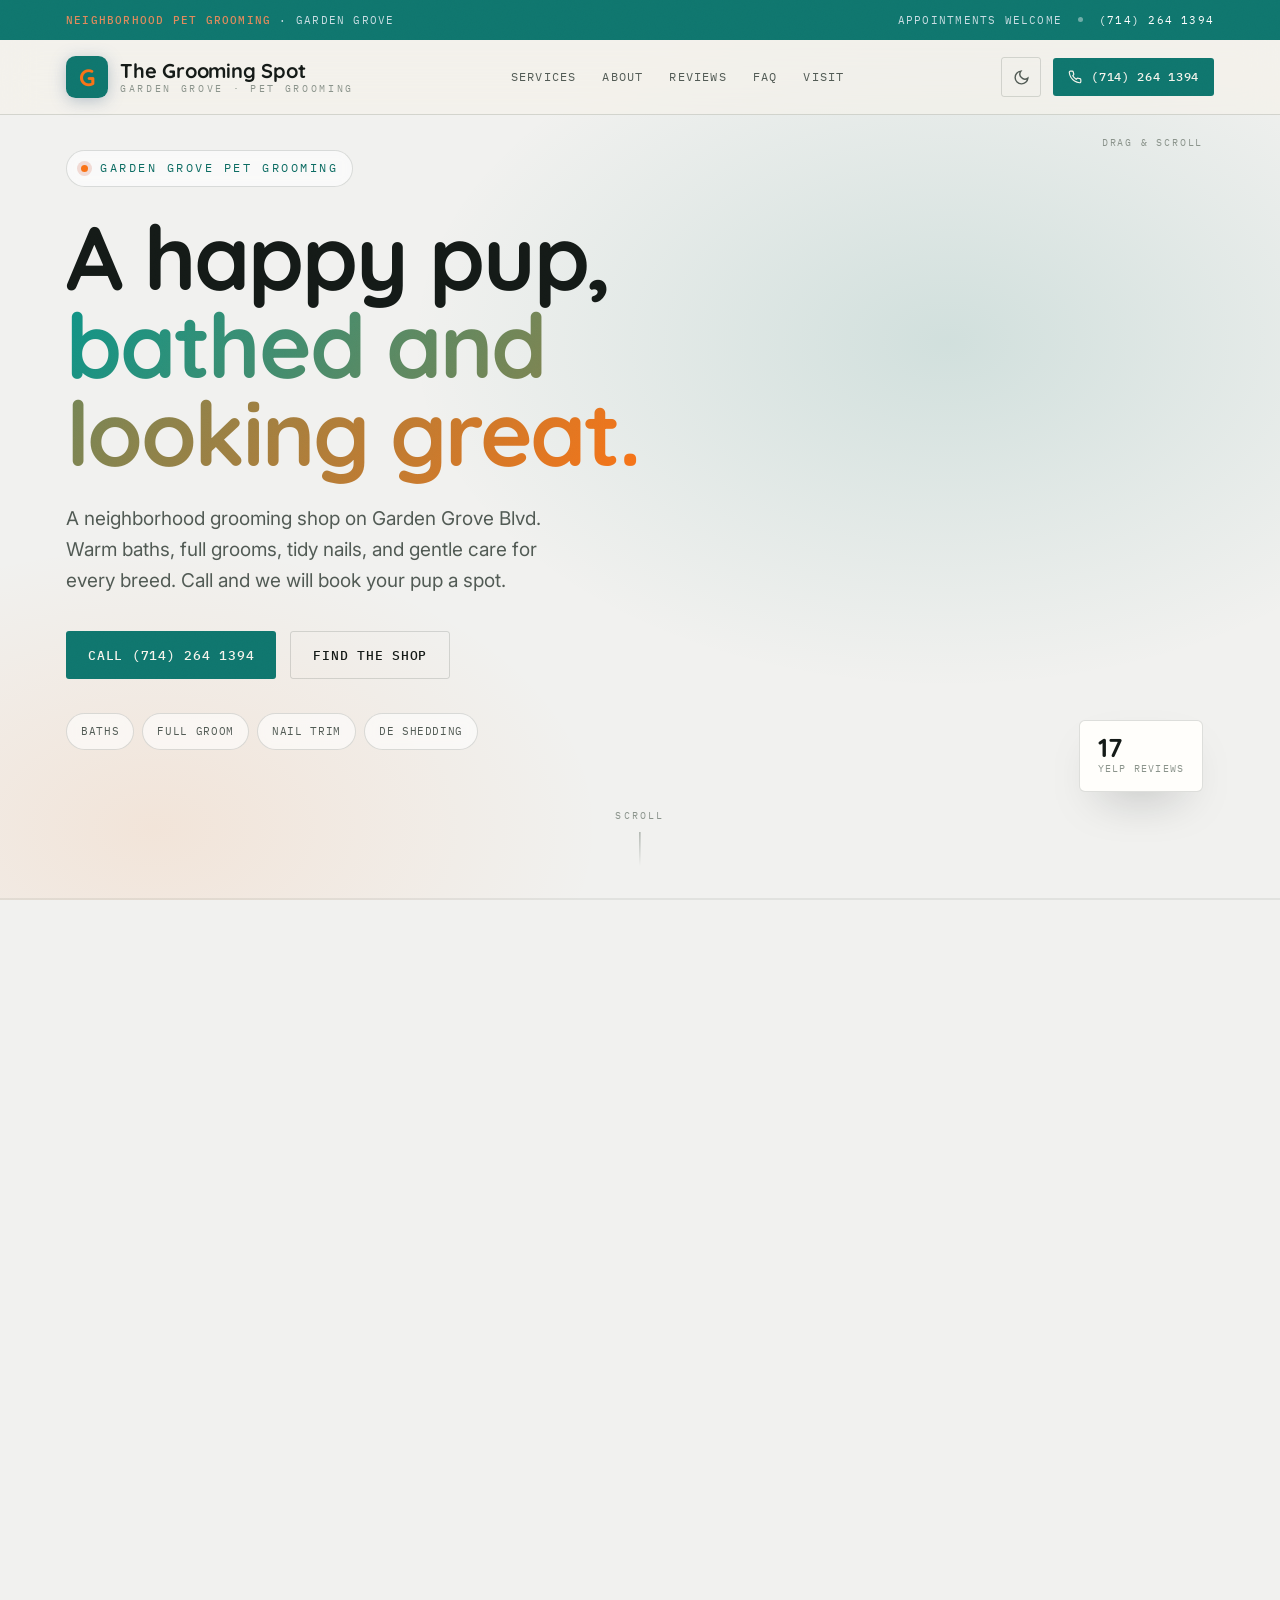
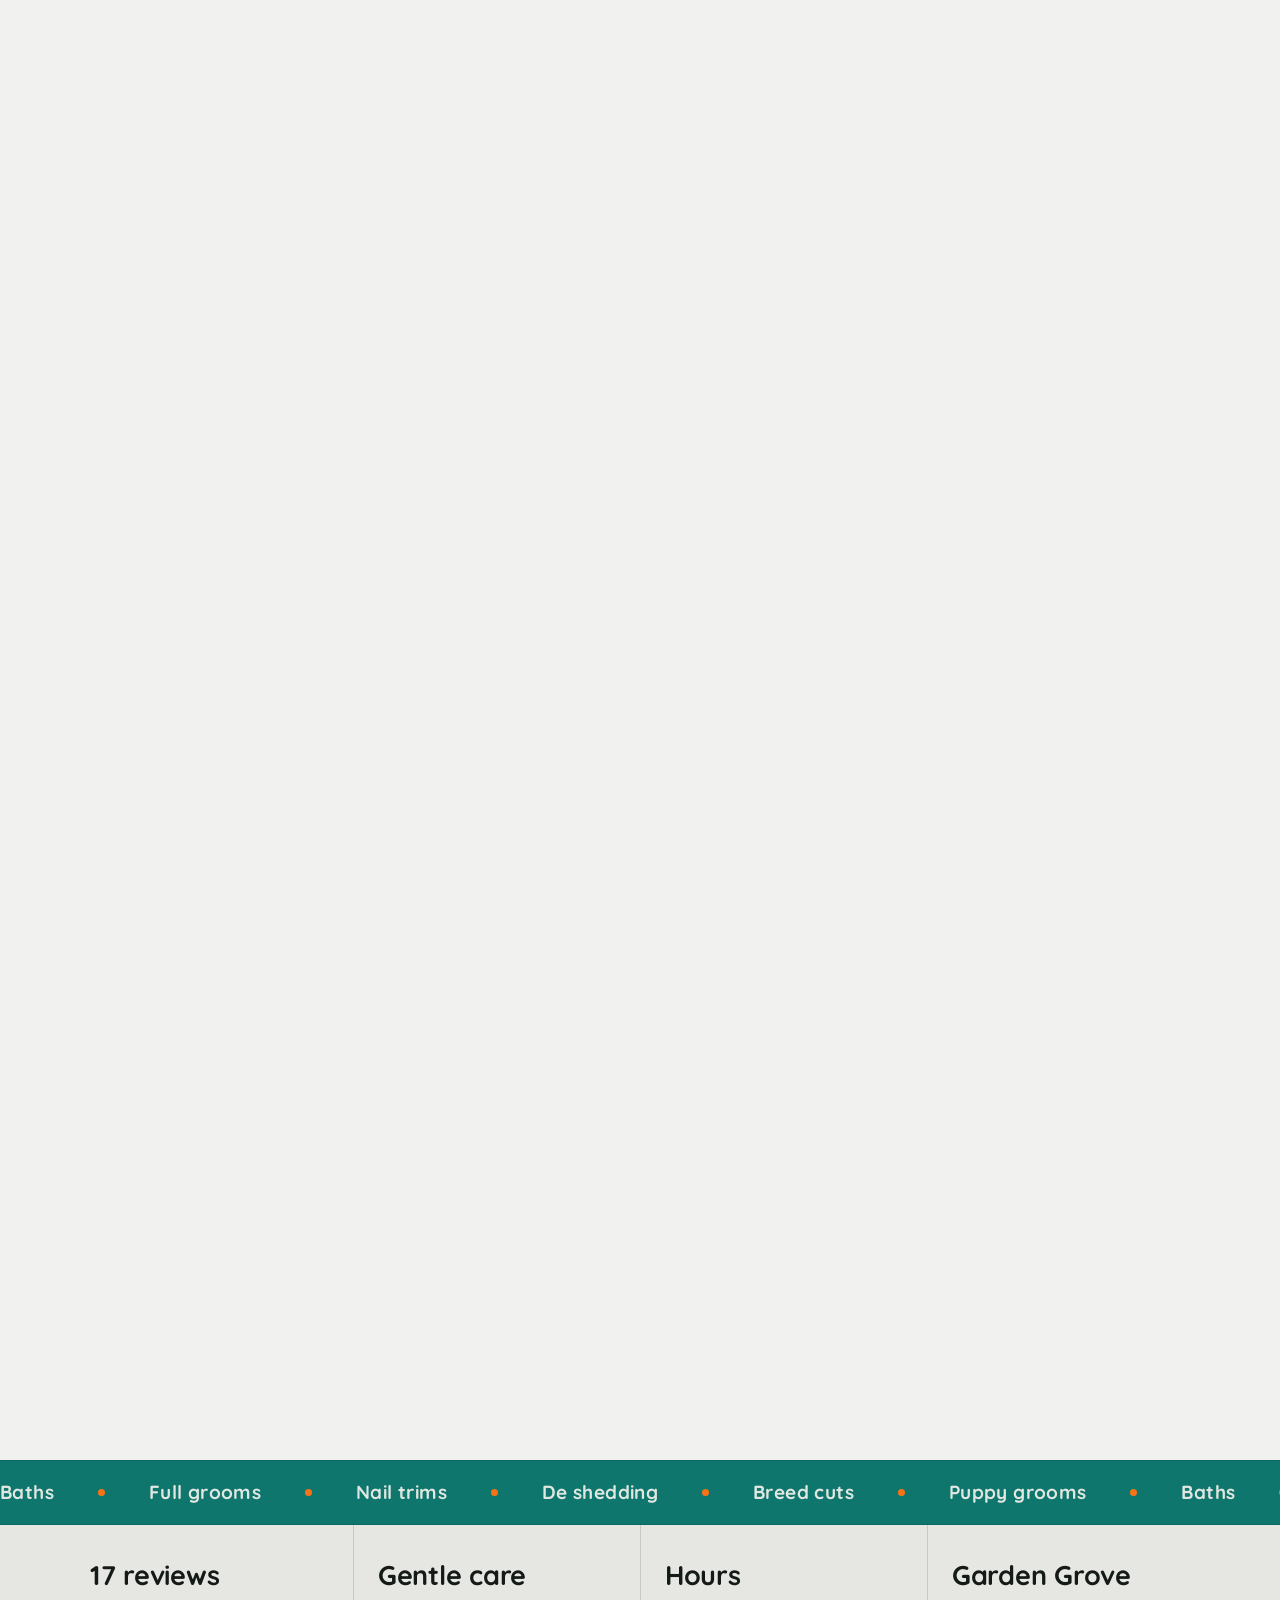
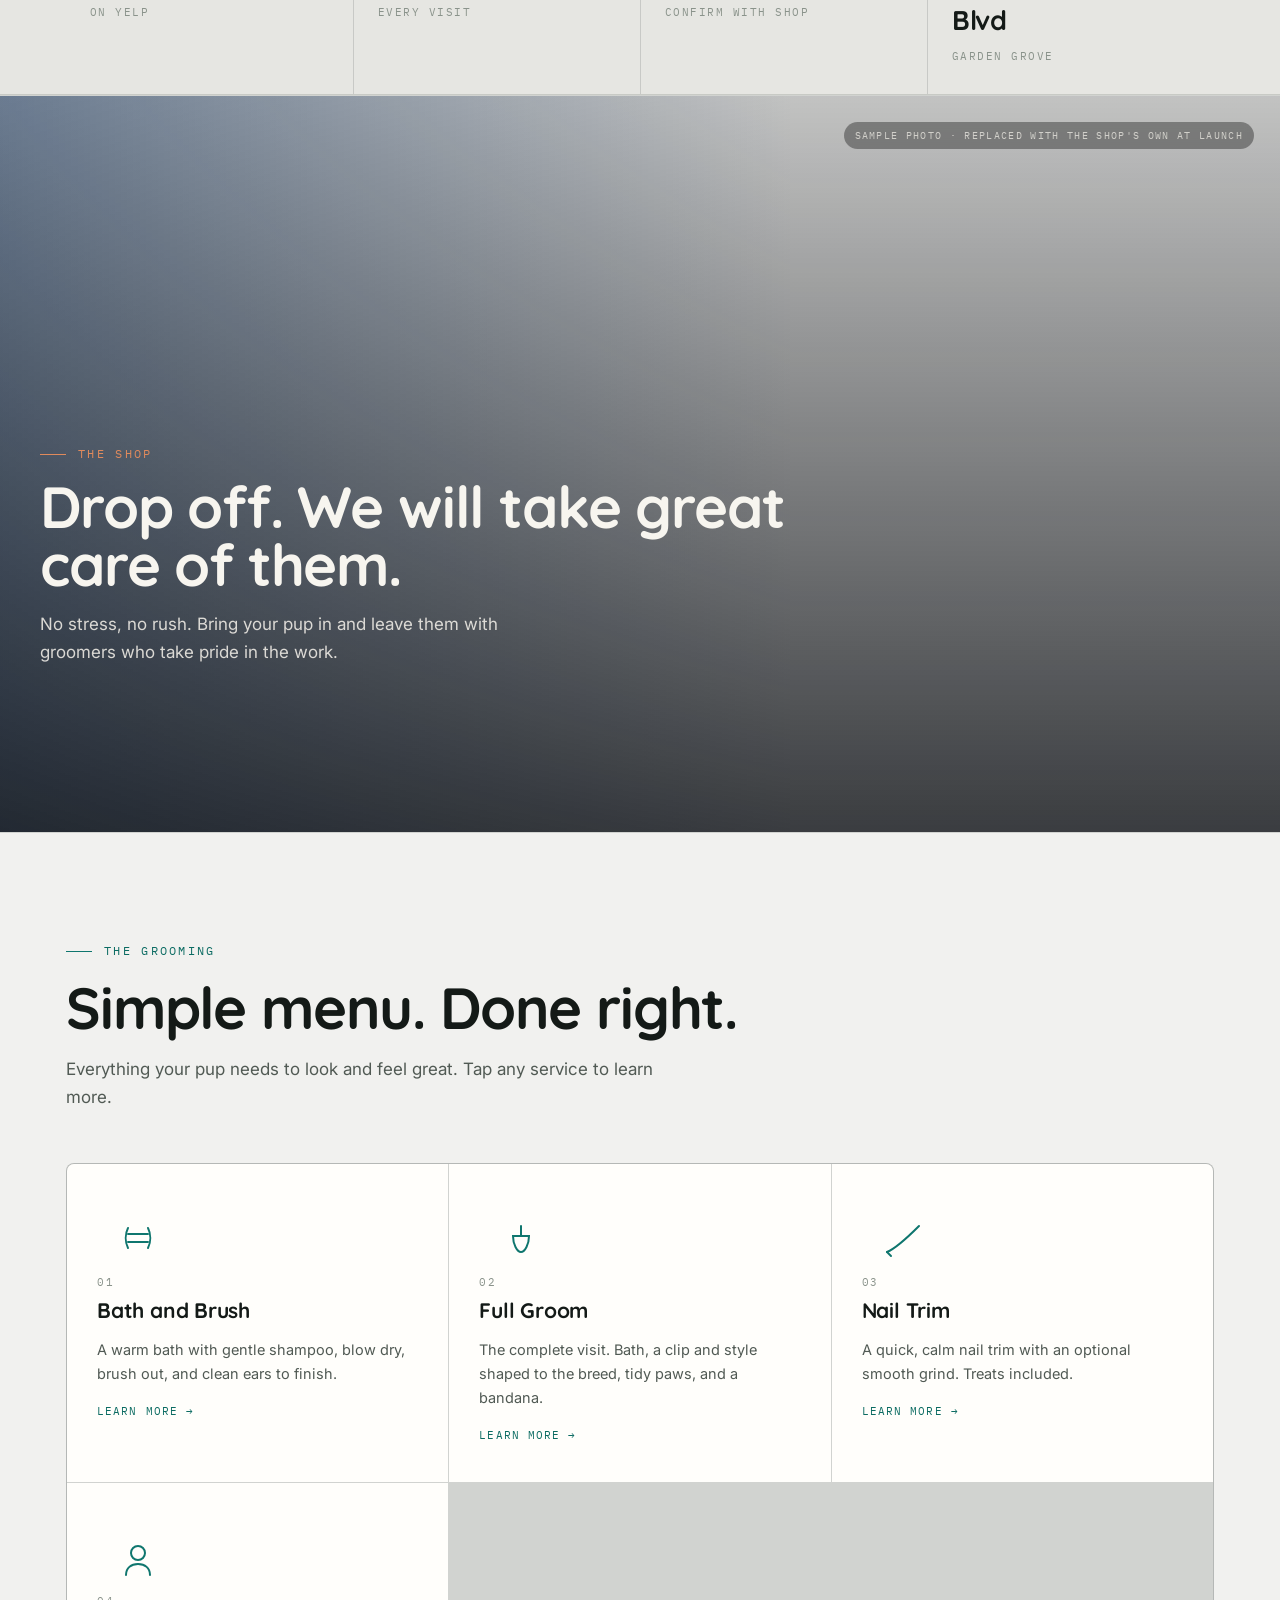
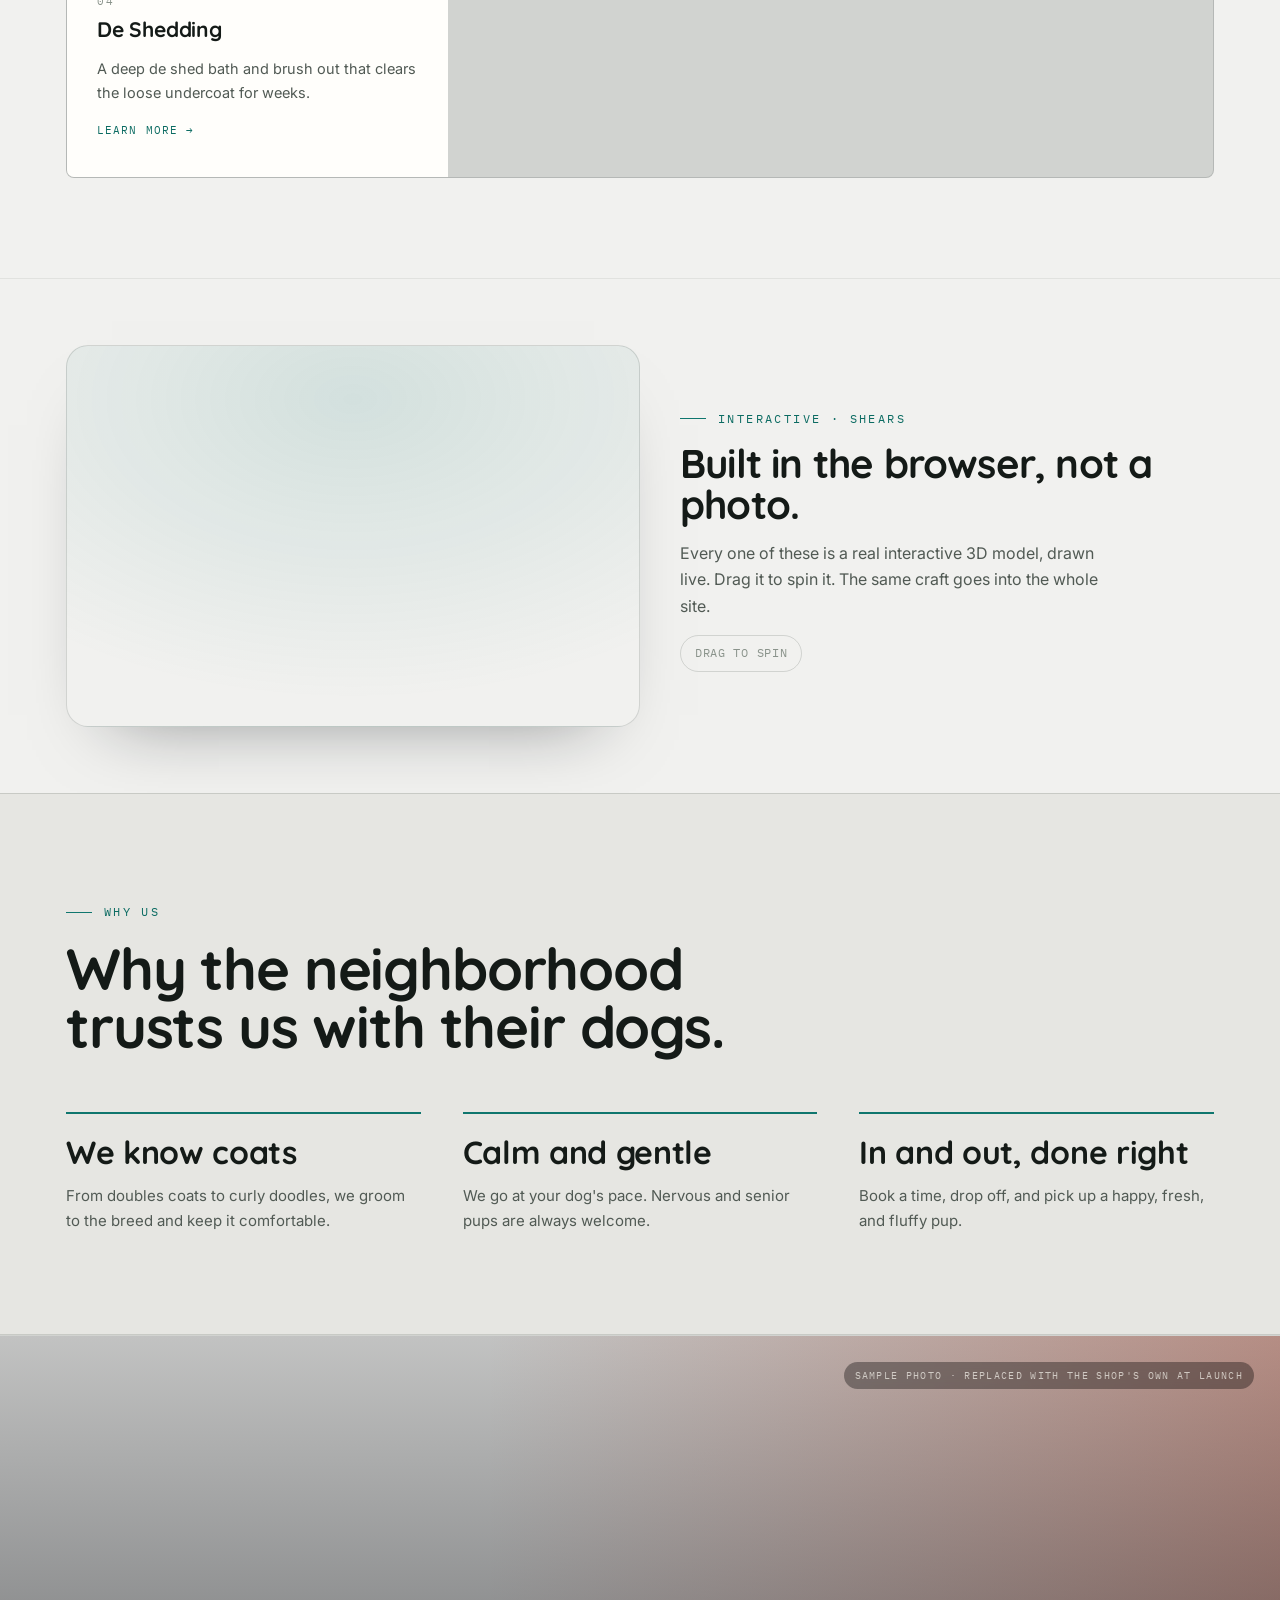
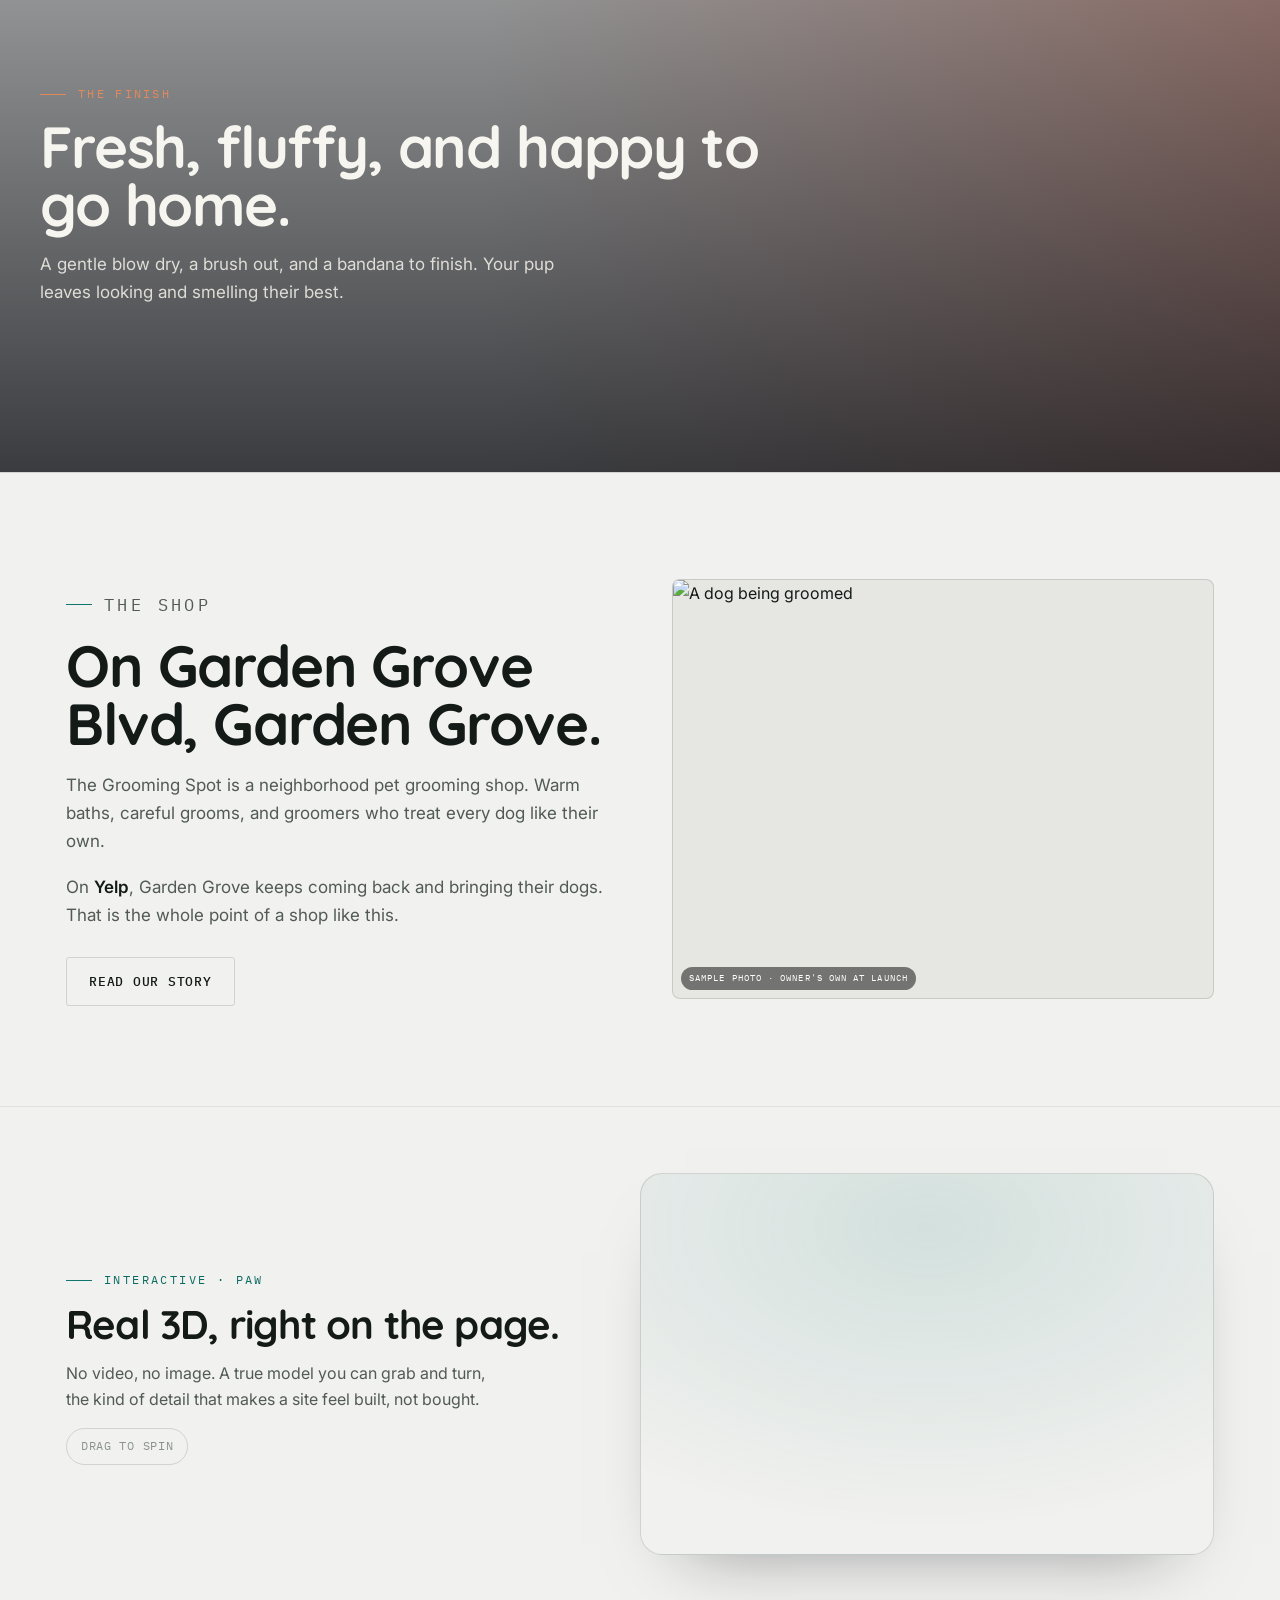
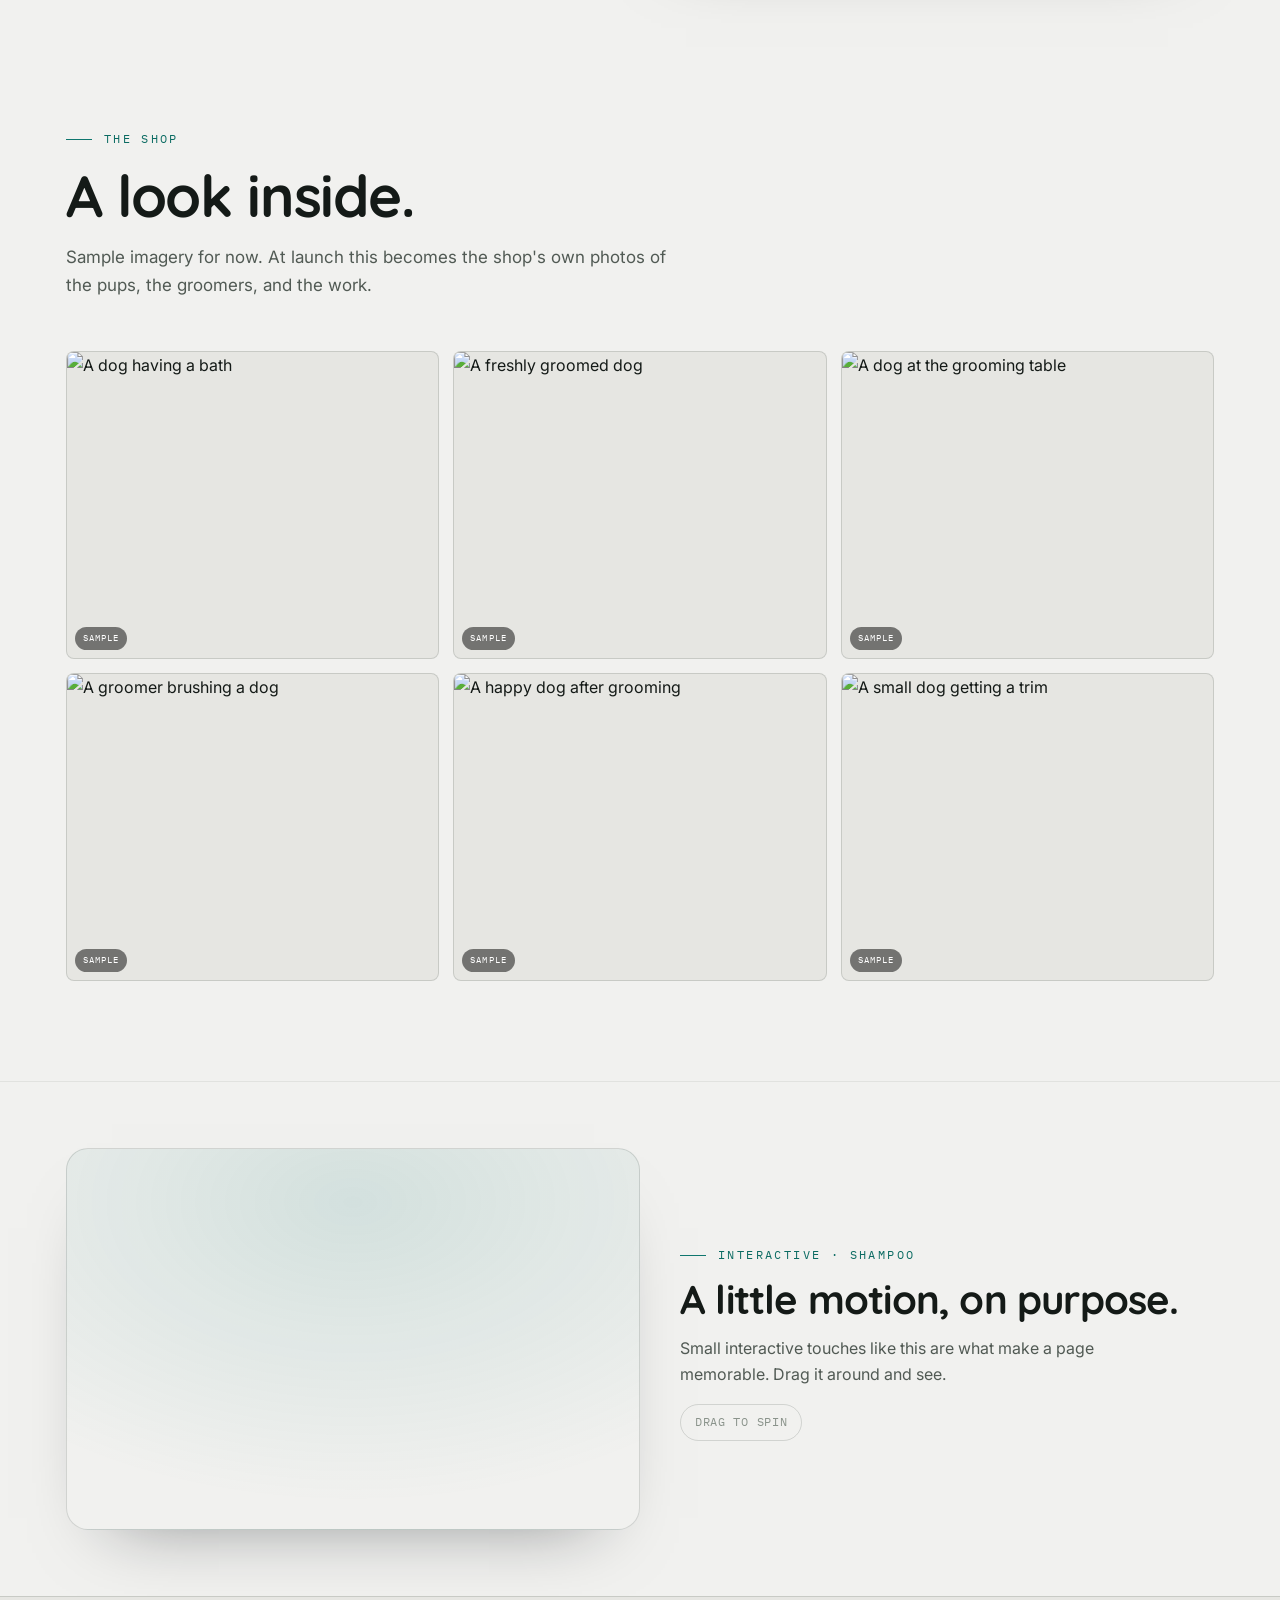
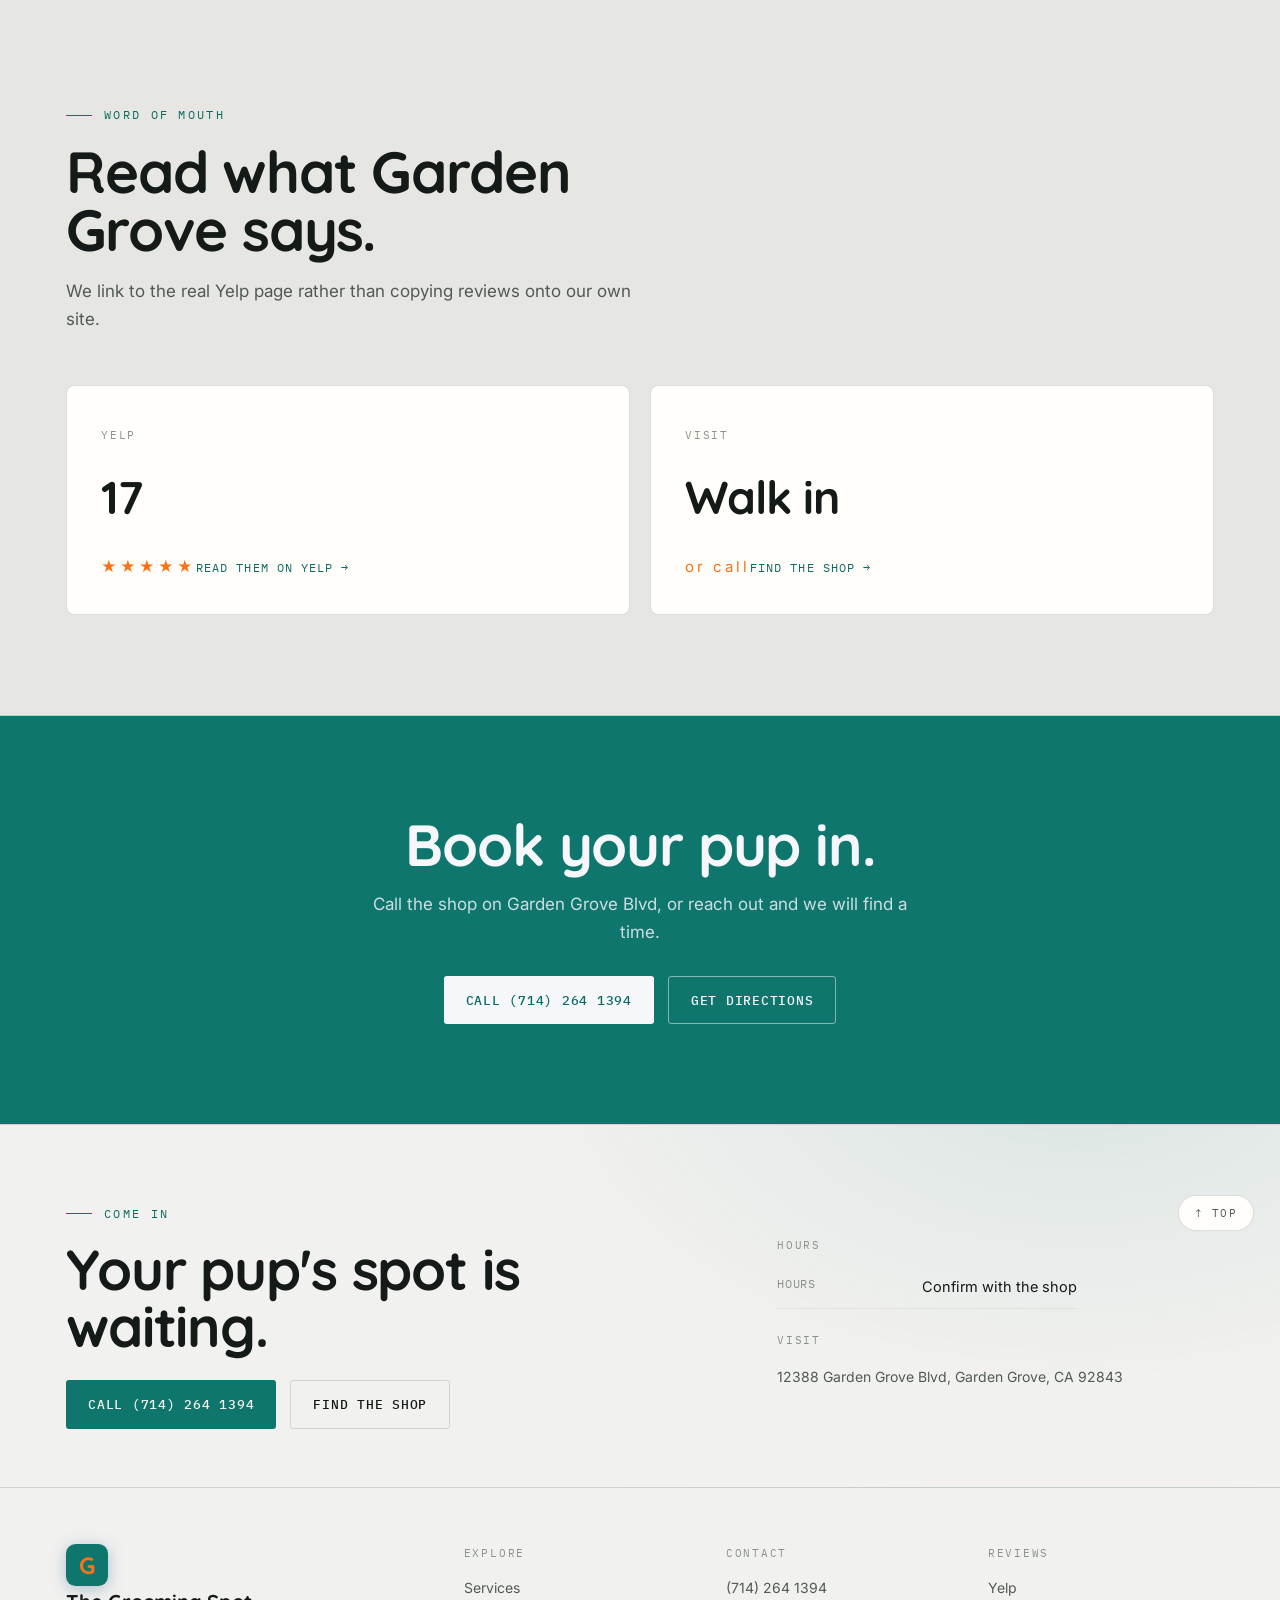
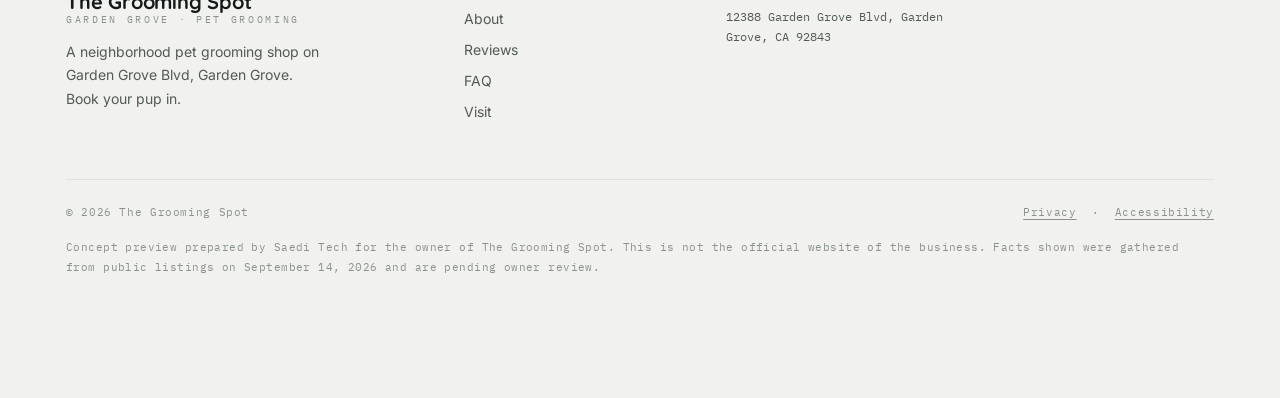
==== commit fc4b5125: "Fix 3D hero loading, page reveal, spread 3D across page, unique heroes, correct photos Co-Authored-B" ====
--- a/index.html
+++ b/index.html
@@ -71,7 +71,7 @@
 </div>
 <main id="main">
 <section class="photoband" aria-label="The shop">
-  <div class="pbimg" data-parallax="0.12" style="background-image:url('https://images.unsplash.com/photo-1593702295094-aea22597af65?w=1800&q=74&auto=format&fit=crop')"></div>
+  <div class="pbimg" data-parallax="0.12" style="background-image:url('https://images.unsplash.com/photo-1719464454959-9cf304ef4774?w=1800&q=74&auto=format&fit=crop')"></div>
   <span class="sampletag">Sample photo · replaced with the shop's own at launch</span>
   <div class="wrap pbin"><p class="pbk up">The shop</p><h2 class="up">Drop off. We will take great care of them.</h2><p class="up">No stress, no rush. Bring your pup in and leave them with groomers who take pride in the work.</p></div>
 </section>
@@ -83,6 +83,12 @@
     <div class="svcgrid">
       <a class="svc up" href="services.html#bath"><span class="no">01</span><svg class="ic" viewBox="0 0 48 48" fill="none" stroke="currentColor" stroke-width="2" stroke-linecap="round" aria-hidden="true"><path d="M14 10c-3 6-3 14 0 20M34 10c3 6 3 14 0 20"/><path d="M14 16h20M14 24h20"/></svg><h3>Bath and Brush</h3><p>A warm bath with gentle shampoo, blow dry, brush out, and clean ears to finish.</p><span class="more">Learn more →</span></a><a class="svc up" href="services.html#fullgroom"><span class="no">02</span><svg class="ic" viewBox="0 0 48 48" fill="none" stroke="currentColor" stroke-width="2" stroke-linecap="round" aria-hidden="true"><path d="M24 8v10M16 18h16c0 8-4 16-8 16s-8-8-8-16z"/></svg><h3>Full Groom</h3><p>The complete visit. Bath, a clip and style shaped to the breed, tidy paws, and a bandana.</p><span class="more">Learn more →</span></a><a class="svc up" href="services.html#nailtrim"><span class="no">03</span><svg class="ic" viewBox="0 0 48 48" fill="none" stroke="currentColor" stroke-width="2" stroke-linecap="round" aria-hidden="true"><path d="M8 34c10-4 22-16 32-26"/><path d="M8 34l4 4"/></svg><h3>Nail Trim</h3><p>A quick, calm nail trim with an optional smooth grind. Treats included.</p><span class="more">Learn more →</span></a><a class="svc up" href="services.html#deshed"><span class="no">04</span><svg class="ic" viewBox="0 0 48 48" fill="none" stroke="currentColor" stroke-width="2" stroke-linecap="round" aria-hidden="true"><circle cx="24" cy="16" r="7"/><path d="M12 38c0-7 5-11 12-11s12 4 12 11"/></svg><h3>De Shedding</h3><p>A deep de shed bath and brush out that clears the loose undercoat for weeks.</p><span class="more">Learn more →</span></a>
     </div>
+  </div>
+</section>
+<section class="obj3dband" aria-label="Interactive 3D Grooming shears">
+  <div class="wrap o3b">
+    <div class="o3b-art up"><canvas class="obj3d" data-obj="scissors" data-accent="0f766e" aria-label="Interactive 3D Grooming shears"></canvas></div>
+    <div class="o3b-copy up"><p class="kick">Interactive · Shears</p><h2>Built in the browser, not a photo.</h2><p>Every one of these is a real interactive 3D model, drawn live. Drag it to spin it. The same craft goes into the whole site.</p><span class="drag">Drag to spin</span></div>
   </div>
 </section>
 <section id="why">
@@ -97,14 +103,20 @@
   </div>
 </section>
 <section class="photoband right" aria-label="The finish">
-  <div class="pbimg" data-parallax="0.12" style="background-image:url('https://images.unsplash.com/photo-1678356164573-9a534fe43958?w=1800&q=74&auto=format&fit=crop')"></div>
+  <div class="pbimg" data-parallax="0.12" style="background-image:url('https://images.unsplash.com/photo-1611173622933-91942d394b04?w=1800&q=74&auto=format&fit=crop')"></div>
   <span class="sampletag">Sample photo · replaced with the shop's own at launch</span>
   <div class="wrap pbin"><p class="pbk up">The finish</p><h2 class="up">Fresh, fluffy, and happy to go home.</h2><p class="up">A gentle blow dry, a brush out, and a bandana to finish. Your pup leaves looking and smelling their best.</p></div>
 </section>
 <section id="about">
   <div class="wrap abgrid">
     <div class="abcopy"><p class="kick up">The Shop</p><h2 class="up">On Garden Grove Blvd, Garden Grove.</h2><p class="up">The Grooming Spot is a neighborhood pet grooming shop. Warm baths, careful grooms, and groomers who treat every dog like their own.</p><p class="up">On <strong>Yelp</strong>, Garden Grove keeps coming back and bringing their dogs. That is the whole point of a shop like this.</p><p class="up"><a class="btn btn-line" href="about.html" style="margin-top:10px">Read our story</a></p></div>
-    <div class="imgfill up" role="img" aria-label="Inside the grooming shop"><img src="https://images.unsplash.com/photo-1672642150228-3fcd5826ec26?w=1100&q=74&auto=format&fit=crop" alt="A groomer at work in the shop" loading="lazy"><span class="stamp">Sample photo · owner's own at launch</span></div>
+    <div class="imgfill up" role="img" aria-label="Inside the grooming shop"><img src="https://images.unsplash.com/photo-1597595735781-6a57fb8e3e3d?w=1100&q=74&auto=format&fit=crop" alt="A dog being groomed" loading="lazy"><span class="stamp">Sample photo · owner's own at launch</span></div>
+  </div>
+</section>
+<section class="obj3dband alt" aria-label="Interactive 3D Happy paw">
+  <div class="wrap o3b">
+    <div class="o3b-art up"><canvas class="obj3d" data-obj="paw" data-accent="0f766e" aria-label="Interactive 3D Happy paw"></canvas></div>
+    <div class="o3b-copy up"><p class="kick">Interactive · Paw</p><h2>Real 3D, right on the page.</h2><p>No video, no image. A true model you can grab and turn, the kind of detail that makes a site feel built, not bought.</p><span class="drag">Drag to spin</span></div>
   </div>
 </section>
 <section id="gallery">
@@ -112,15 +124,14 @@
     <p class="kick up">The shop</p>
     <h2 class="up">A look inside.</h2>
     <p class="sub up">Sample imagery for now. At launch this becomes the shop's own photos of the pups, the groomers, and the work.</p>
-    <div class="gal2"><div class="imgfill up"><img src="https://images.unsplash.com/photo-1605497788044-5a32c7078486?w=800&q=74&auto=format&fit=crop" alt="Inside the grooming shop" loading="lazy"><span class="stamp">Sample</span></div><div class="imgfill up"><img src="https://images.unsplash.com/photo-1599351431202-1e0f0137899a?w=800&q=74&auto=format&fit=crop" alt="Inside the grooming shop" loading="lazy"><span class="stamp">Sample</span></div><div class="imgfill up"><img src="https://images.unsplash.com/photo-1598524374912-6b0b0bab43dd?w=800&q=74&auto=format&fit=crop" alt="Inside the grooming shop" loading="lazy"><span class="stamp">Sample</span></div><div class="imgfill up"><img src="https://images.unsplash.com/photo-1635273051937-a0ddef9573b6?w=800&q=74&auto=format&fit=crop" alt="Inside the grooming shop" loading="lazy"><span class="stamp">Sample</span></div><div class="imgfill up"><img src="https://images.unsplash.com/photo-1589985494639-69e60c82cab2?w=800&q=74&auto=format&fit=crop" alt="Inside the grooming shop" loading="lazy"><span class="stamp">Sample</span></div><div class="imgfill up"><img src="https://images.unsplash.com/photo-1647140655214-e4a2d914971f?w=800&q=74&auto=format&fit=crop" alt="Inside the grooming shop" loading="lazy"><span class="stamp">Sample</span></div></div>
+    <div class="gal2"><div class="imgfill up"><img src="https://images.unsplash.com/photo-1528846104175-4fd300ee59da?w=800&q=74&auto=format&fit=crop" alt="A dog having a bath" loading="lazy"><span class="stamp">Sample</span></div><div class="imgfill up"><img src="https://images.unsplash.com/photo-1597603413826-cd1c06b05222?w=800&q=74&auto=format&fit=crop" alt="A freshly groomed dog" loading="lazy"><span class="stamp">Sample</span></div><div class="imgfill up"><img src="https://images.unsplash.com/photo-1625321171045-1fea4ac688e9?w=800&q=74&auto=format&fit=crop" alt="A dog at the grooming table" loading="lazy"><span class="stamp">Sample</span></div><div class="imgfill up"><img src="https://images.unsplash.com/photo-1709777571247-39ad71a2d86e?w=800&q=74&auto=format&fit=crop" alt="A groomer brushing a dog" loading="lazy"><span class="stamp">Sample</span></div><div class="imgfill up"><img src="https://images.unsplash.com/photo-1581887936036-3f4f7f0b6679?w=800&q=74&auto=format&fit=crop" alt="A happy dog after grooming" loading="lazy"><span class="stamp">Sample</span></div><div class="imgfill up"><img src="https://images.unsplash.com/photo-1625277743460-43716b93507a?w=800&q=74&auto=format&fit=crop" alt="A small dog getting a trim" loading="lazy"><span class="stamp">Sample</span></div></div>
   </div>
 </section>
-<section id="explore3d" class="show3d">
-  <div class="wrap">
-    <p class="kick up">In the shop</p>
-    <h2 class="up">The tools of the trade, in 3D.</h2>
-    <p class="sub up">Drag any object to give it a spin. A little of the interactive detail we build into every page.</p>
-    <div class="o3grid"><figure class="o3 up"><canvas class="obj3d" data-obj="scissors" data-accent="0f766e" aria-label="Interactive 3D grooming shears"></canvas><figcaption>Grooming shears<span class="drag">drag to spin</span></figcaption></figure><figure class="o3 up"><canvas class="obj3d" data-obj="paw" data-accent="0f766e" aria-label="Interactive 3D paw print"></canvas><figcaption>Happy paw<span class="drag">drag to spin</span></figcaption></figure><figure class="o3 up"><canvas class="obj3d" data-obj="bottle" data-accent="0f766e" aria-label="Interactive 3D shampoo bottle"></canvas><figcaption>Shampoo<span class="drag">drag to spin</span></figcaption></figure></div>
+
+<section class="obj3dband" aria-label="Interactive 3D Shampoo">
+  <div class="wrap o3b">
+    <div class="o3b-art up"><canvas class="obj3d" data-obj="bottle" data-accent="0f766e" aria-label="Interactive 3D Shampoo"></canvas></div>
+    <div class="o3b-copy up"><p class="kick">Interactive · Shampoo</p><h2>A little motion, on purpose.</h2><p>Small interactive touches like this are what make a page memorable. Drag it around and see.</p><span class="drag">Drag to spin</span></div>
   </div>
 </section>
 <section id="reviews" class="band">
@@ -135,7 +146,7 @@
   </div>
 </section>
 <section class="ctaband"><div class="wrap"><h2 class="up">Book your pup in.</h2><p class="up">Call the shop on Garden Grove Blvd, or reach out and we will find a time.</p><div class="cta up"><a class="btn btn-fill" href="tel:+17142641394">Call (714) 264 1394</a><a class="btn btn-line" href="visit.html">Get directions</a></div></div></section>
-</main><script type="module" src="assets/hero3d-generic.js"></script><script type="module" src="assets/objects3d.js"></script><footer>
+</main><script type="module" src="assets/hero3d-generic.js?v=2"></script><script type="module" src="assets/objects3d.js?v=2"></script><footer>
   <button class="backtop" id="backtop" aria-label="Back to top">↑ Top</button>
   <div class="foot-hero"><div class="wrap"><div class="foot-top">
     <div class="foot-cta"><p class="kick">Come in</p><h2>Your pup's spot is waiting.</h2><div class="cta"><a class="btn btn-fill" href="tel:+17142641394">Call (714) 264 1394</a><a class="btn btn-line" href="visit.html">Find the shop</a></div></div>
--- a/assets/site.css
+++ b/assets/site.css
@@ -372,3 +372,17 @@
 .show3d .o3 figcaption{display:flex;align-items:center;justify-content:space-between;padding:13px 17px;font-family:'IBM Plex Mono',monospace;font-size:12px;letter-spacing:.06em;text-transform:uppercase;border-top:1px solid var(--line);color:var(--text)}
 .show3d .o3 figcaption .drag{color:var(--faint);text-transform:none;letter-spacing:0;font-size:11px}
 @media(max-width:820px){.show3d .o3grid{grid-template-columns:1fr;gap:14px}.show3d .o3 canvas.obj3d{height:270px}}
+
+/* ---- distributed 3D moments (spread across page) ---- */
+.obj3dband{padding:66px 0;border-top:1px solid var(--line2)}
+.obj3dband .o3b{display:flex;gap:40px;align-items:center;flex-wrap:wrap}
+.obj3dband .o3b-art{flex:1 1 360px;background:radial-gradient(130% 120% at 50% 14%, color-mix(in srgb,var(--indigo) 13%, transparent), transparent 66%);border:1px solid var(--line);border-radius:22px;overflow:hidden;box-shadow:0 34px 70px -46px rgba(15,20,26,.5)}
+.obj3dband.alt .o3b-art{order:2}
+.obj3dband .o3b-copy{flex:1 1 320px}
+.obj3dband canvas.obj3d{display:block;width:100%;height:380px;cursor:grab;touch-action:none}
+.obj3dband canvas.obj3d:active{cursor:grabbing}
+.obj3dband .o3b-copy .kick{font-family:'IBM Plex Mono',monospace;font-size:12px;letter-spacing:.2em;text-transform:uppercase;color:var(--indigo-tx);margin-bottom:14px}
+.obj3dband .o3b-copy h2{font-size:clamp(26px,3.4vw,40px);letter-spacing:-.02em;line-height:1.04;margin-bottom:14px}
+.obj3dband .o3b-copy p{color:var(--muted);max-width:42ch;margin-bottom:16px}
+.obj3dband .o3b-copy .drag{display:inline-flex;align-items:center;gap:8px;font-family:'IBM Plex Mono',monospace;font-size:11.5px;letter-spacing:.06em;text-transform:uppercase;color:var(--faint);border:1px solid var(--line);border-radius:40px;padding:8px 14px}
+@media(max-width:820px){.obj3dband{padding:44px 0}.obj3dband .o3b-art{order:0!important;flex-basis:100%}.obj3dband canvas.obj3d{height:300px}}
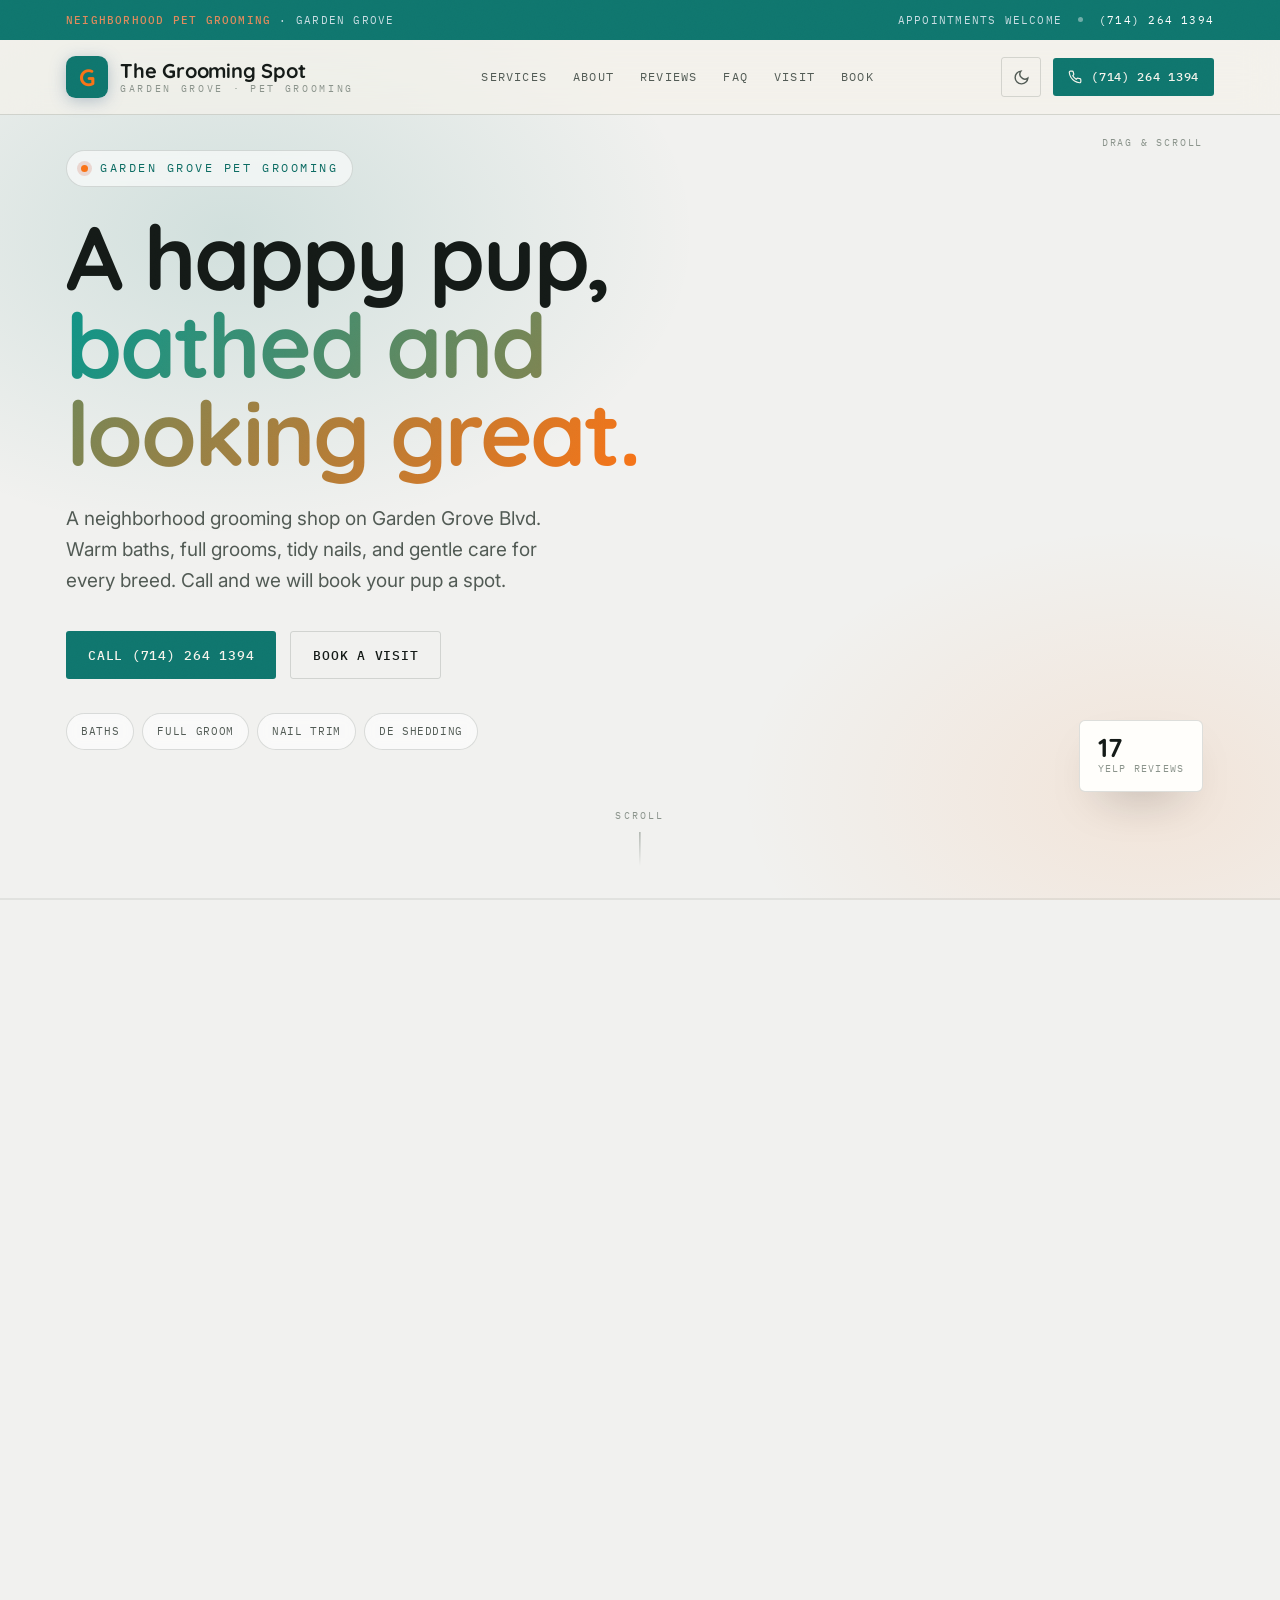
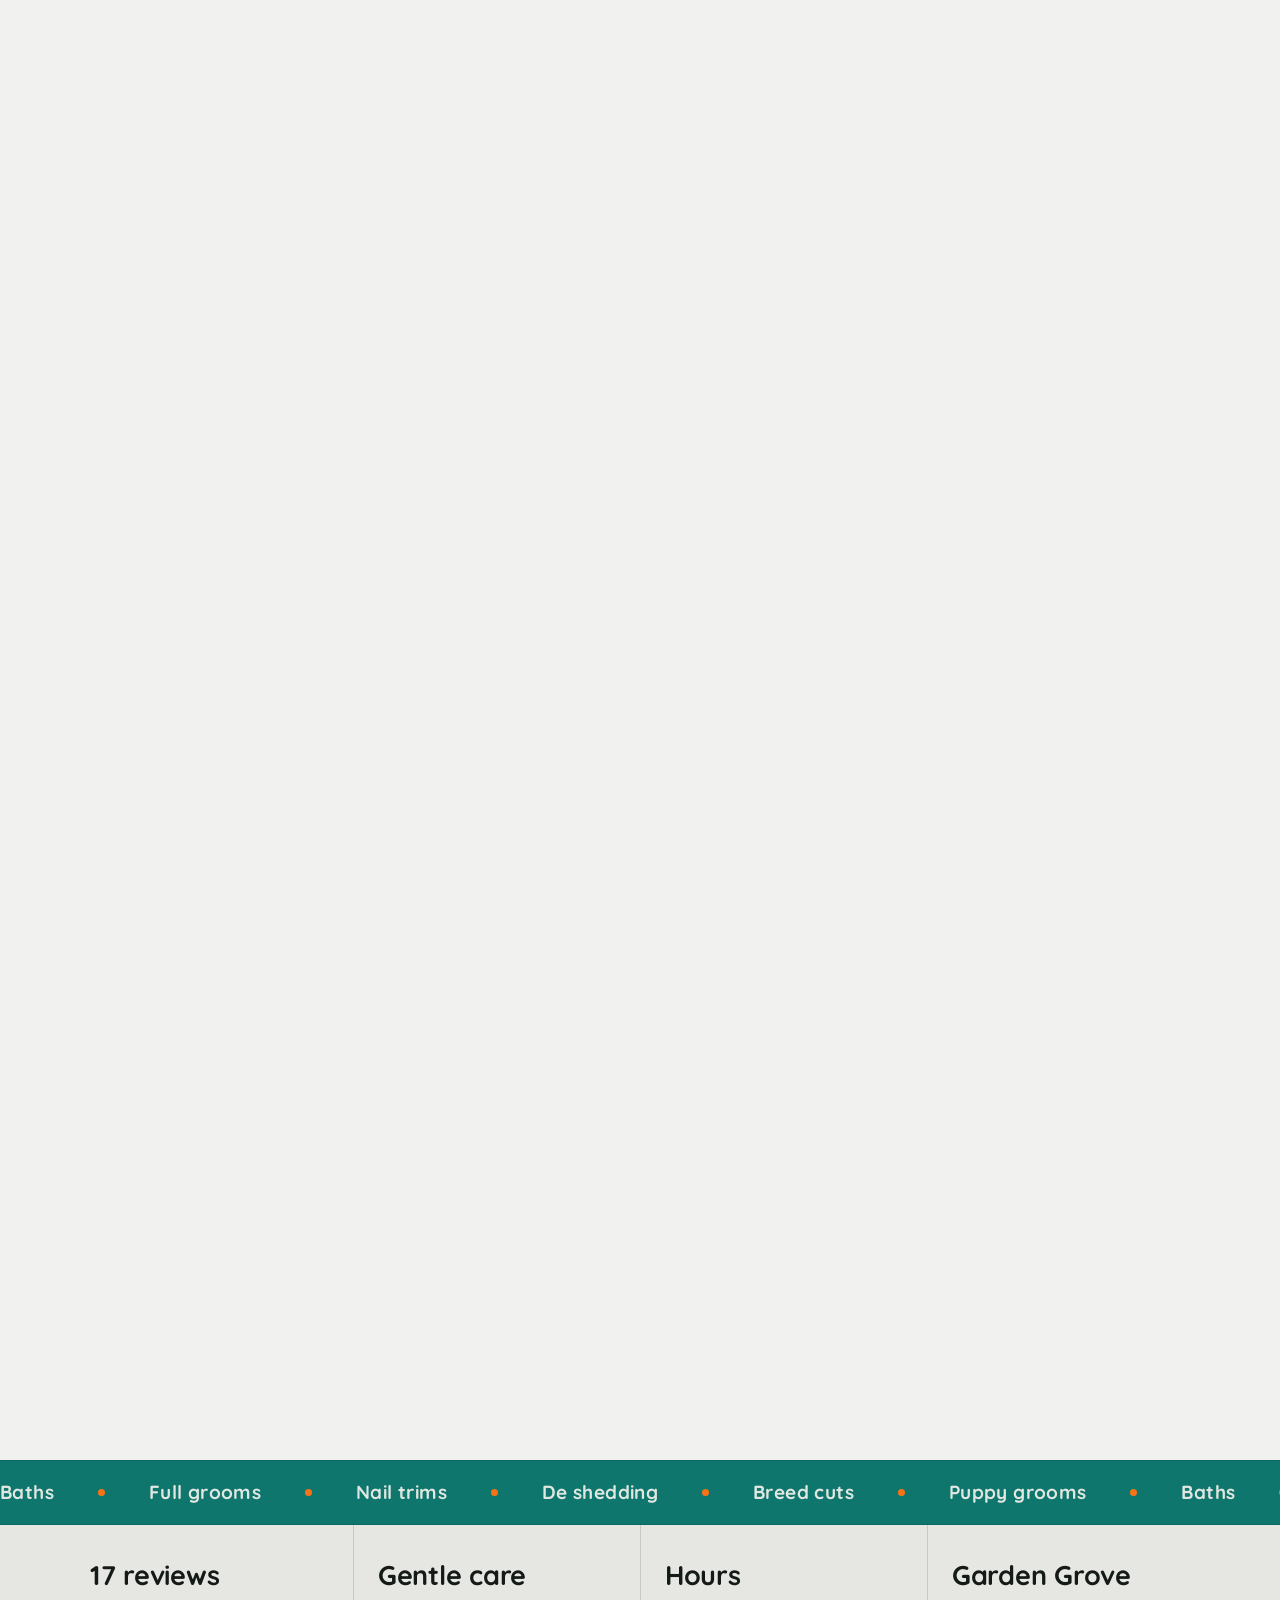
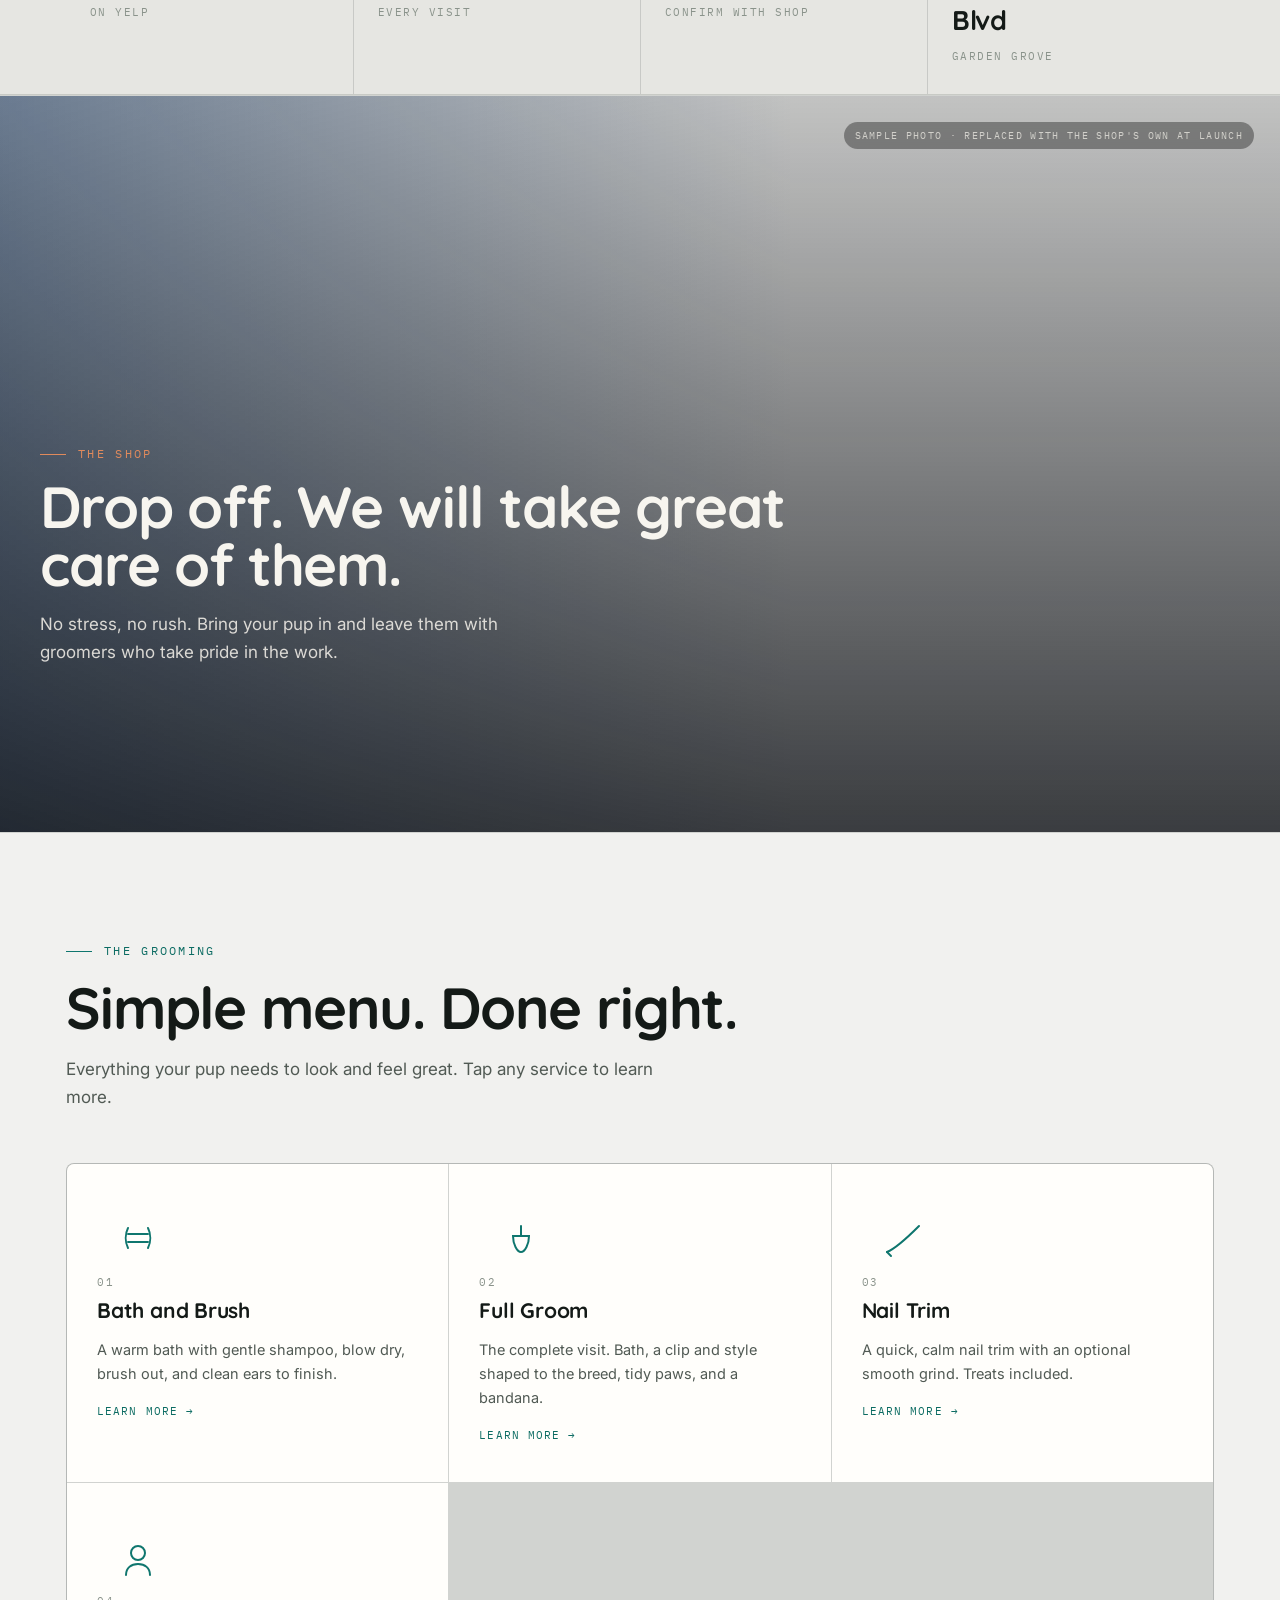
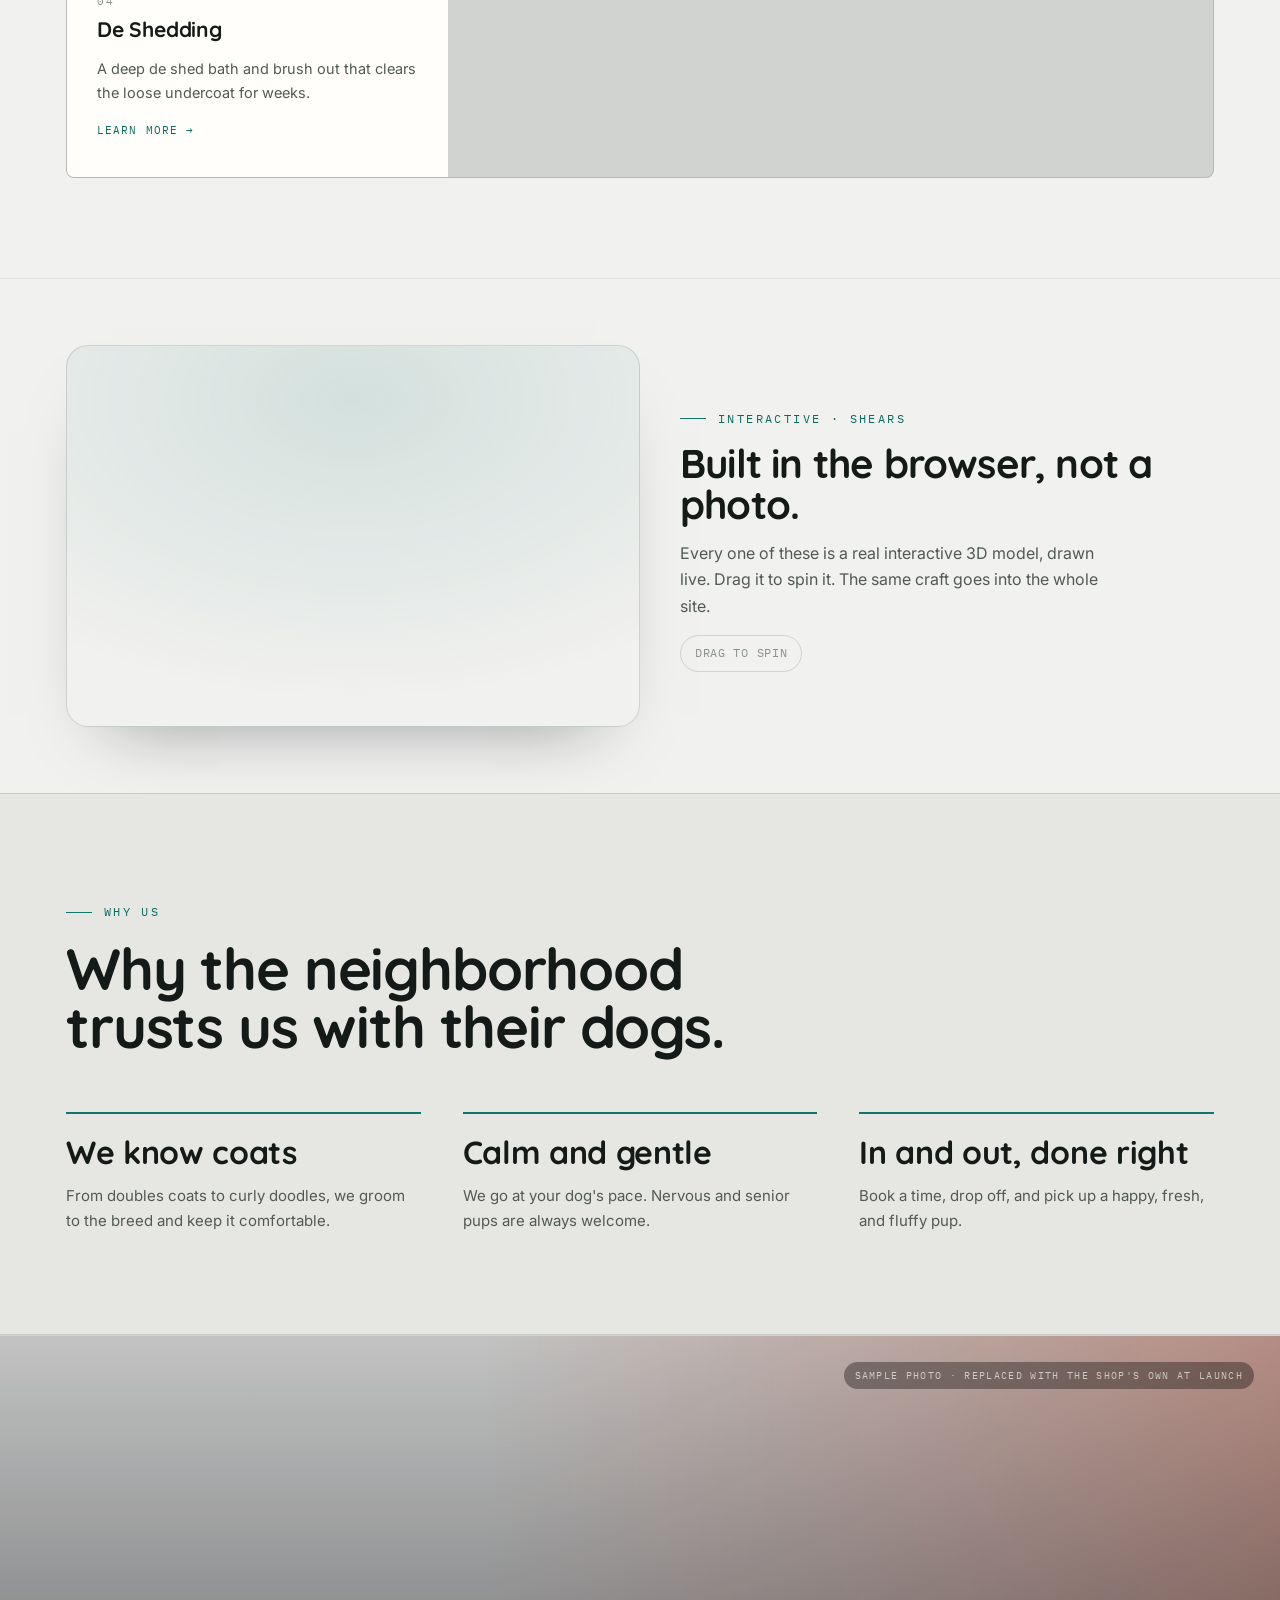
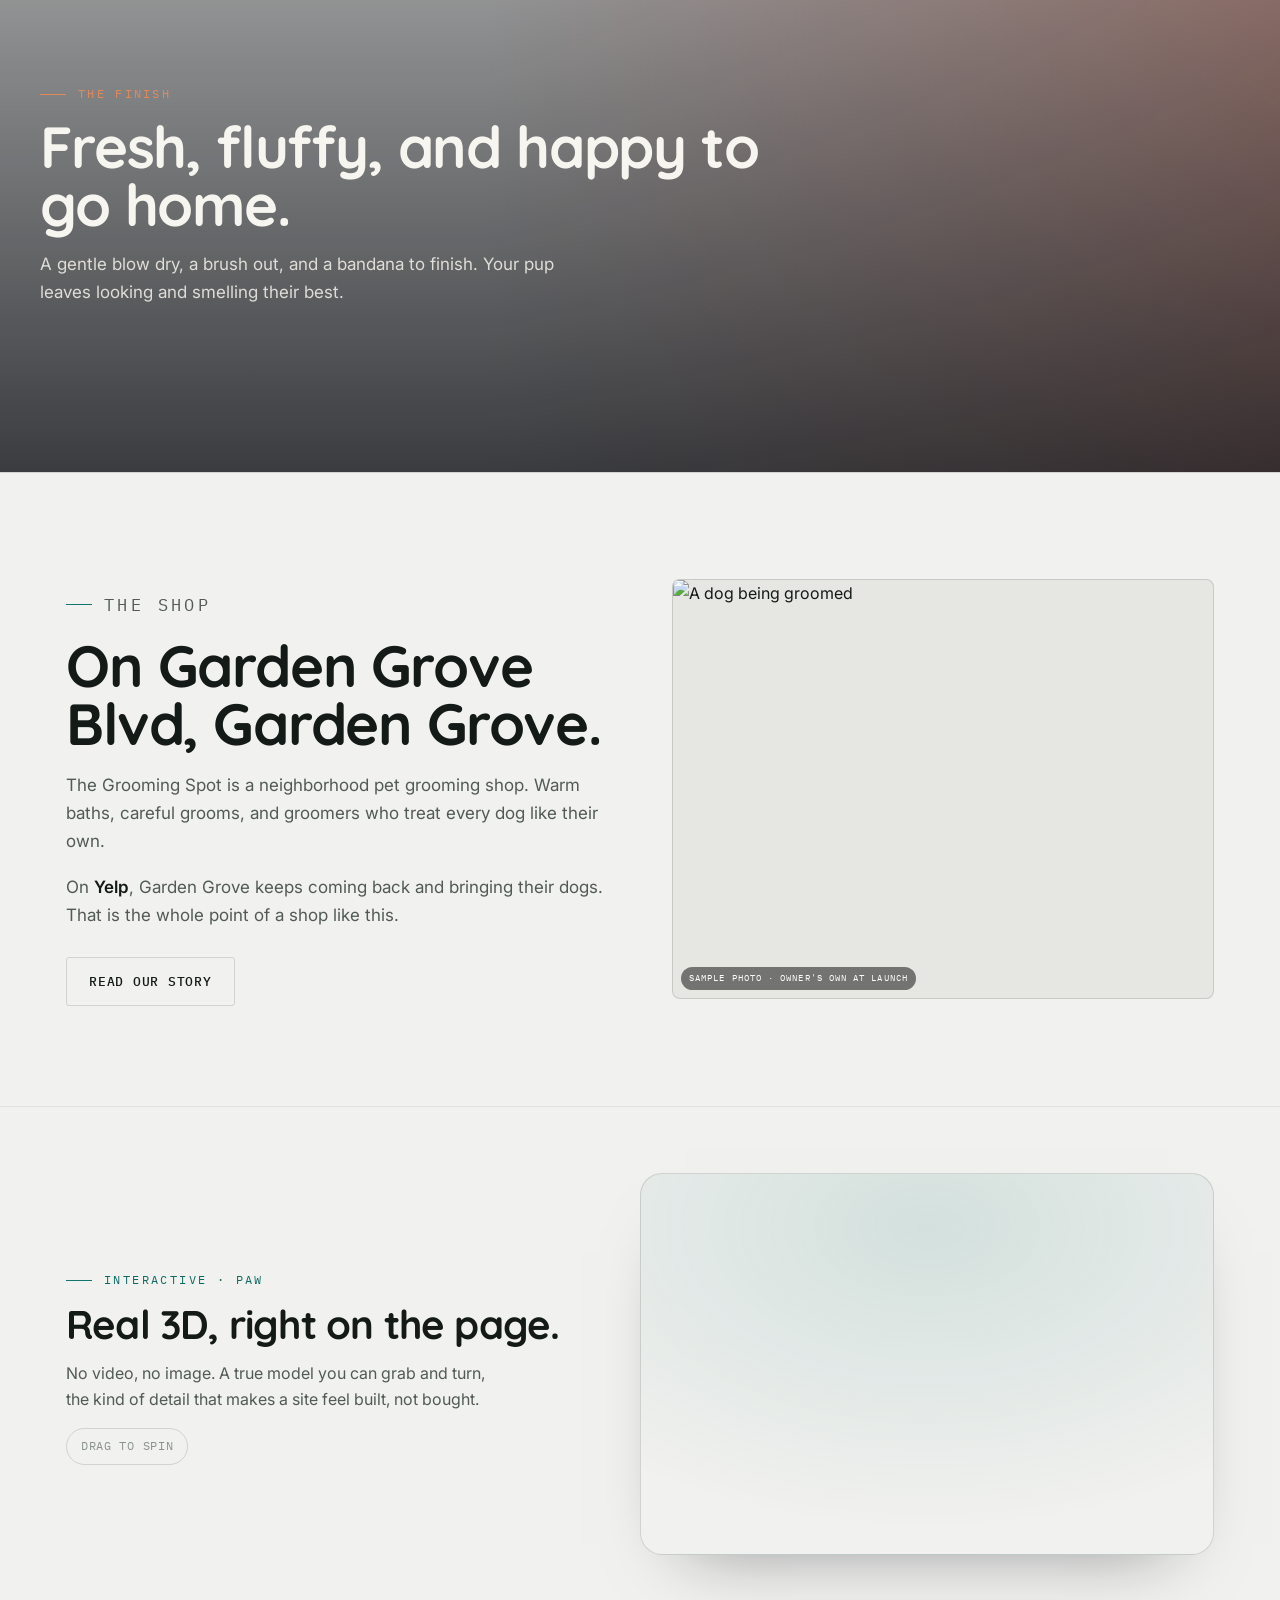
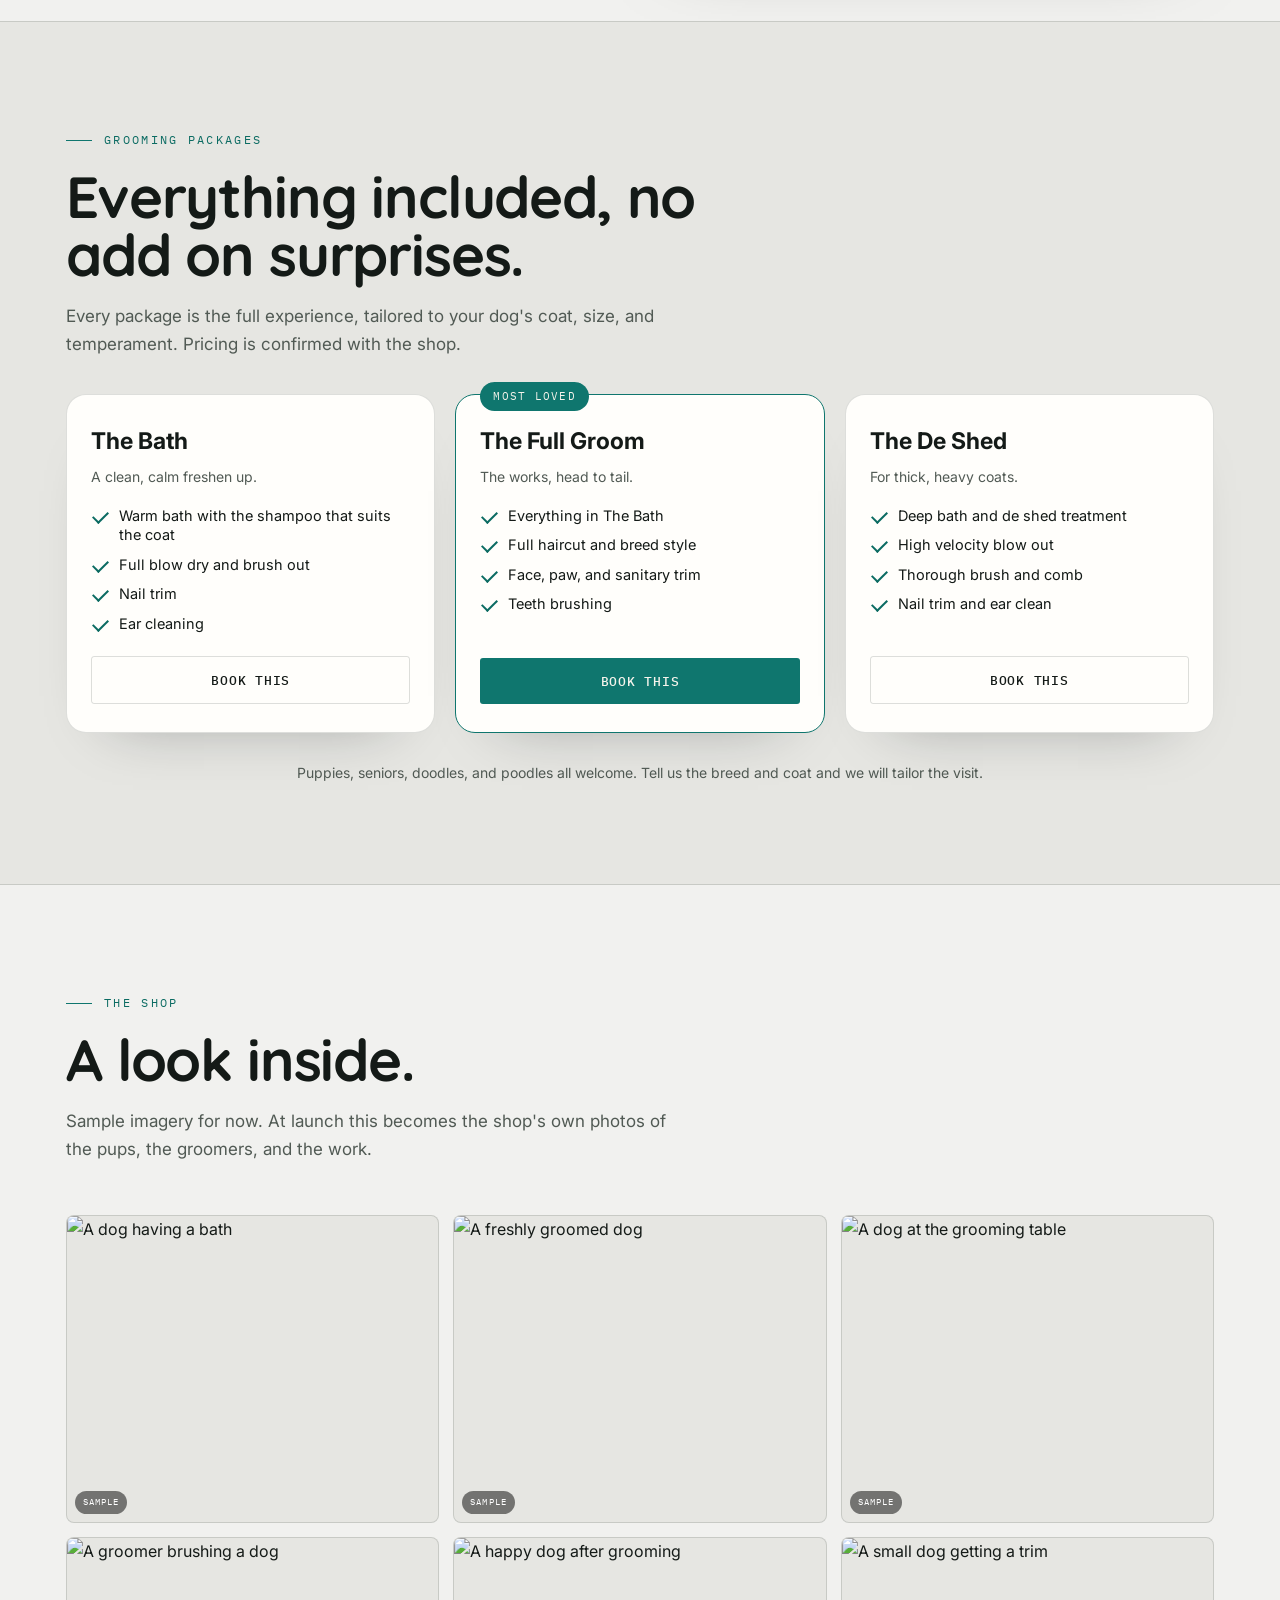
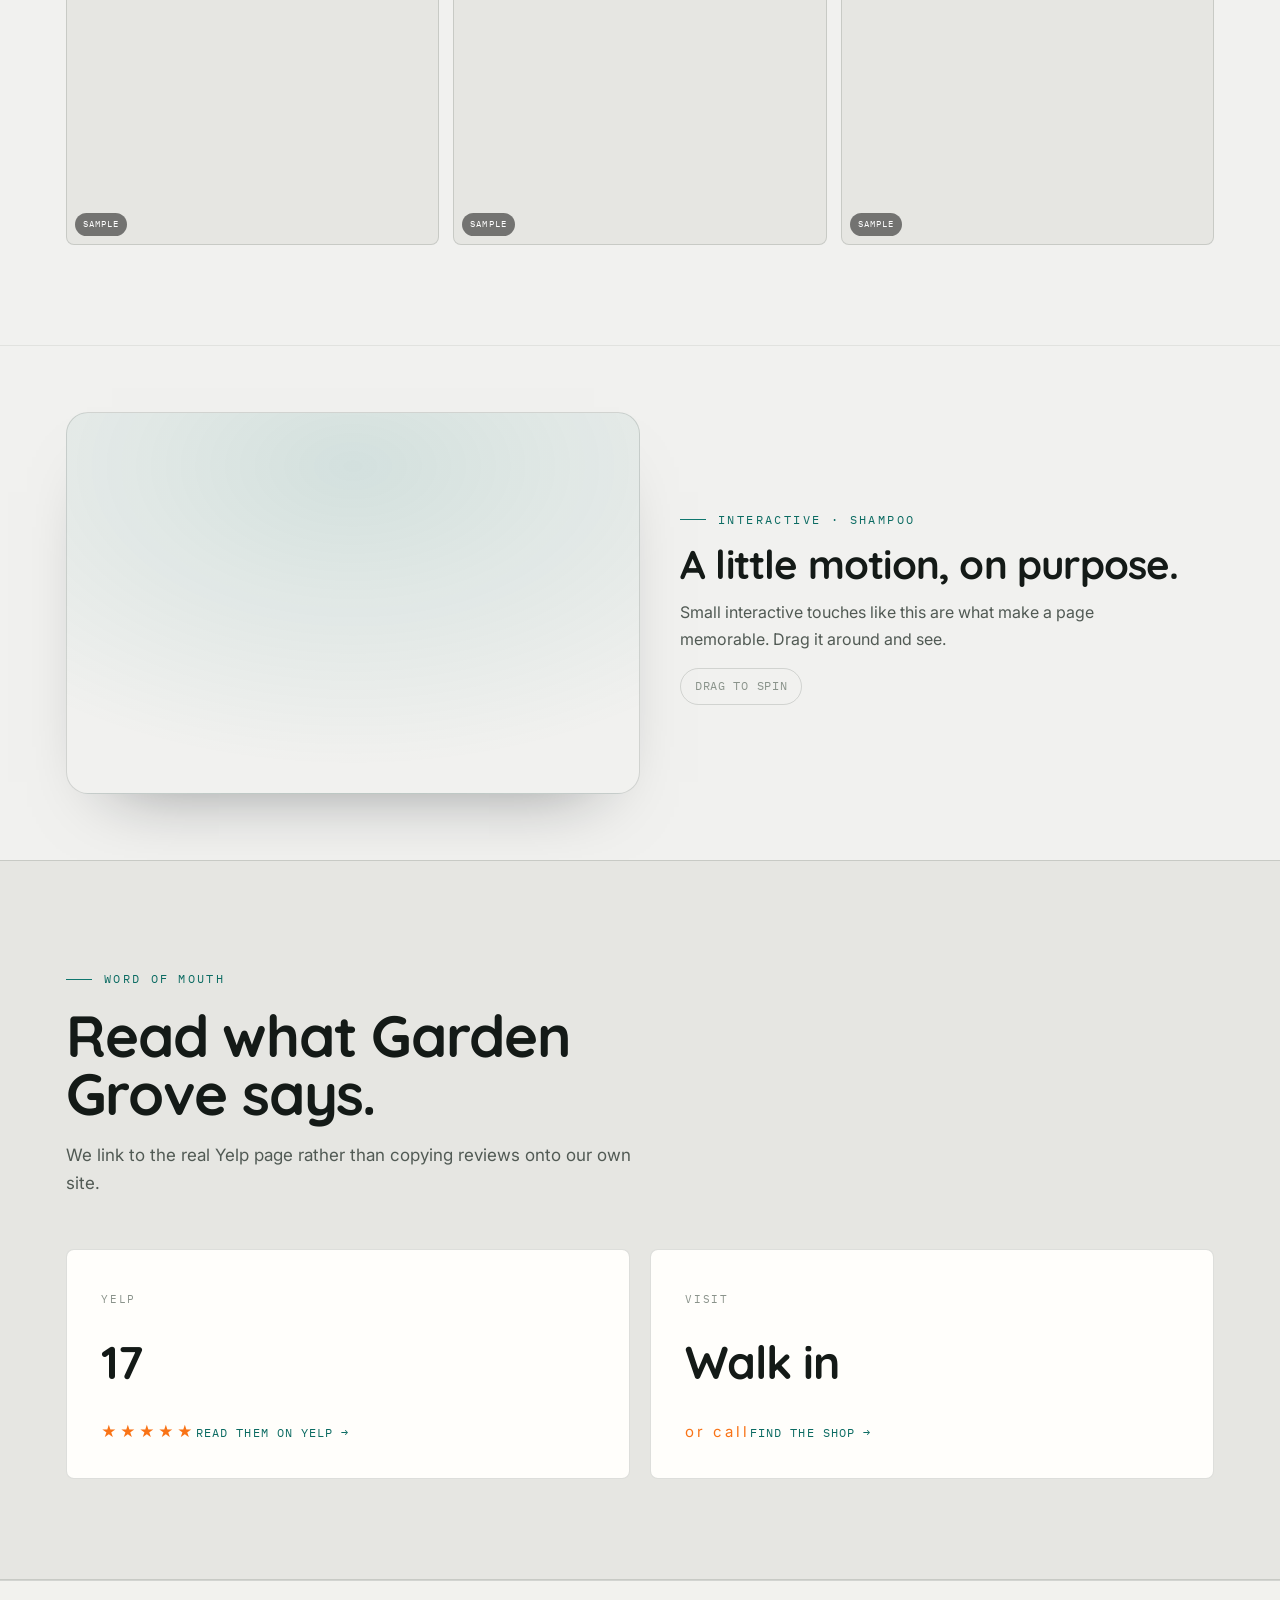
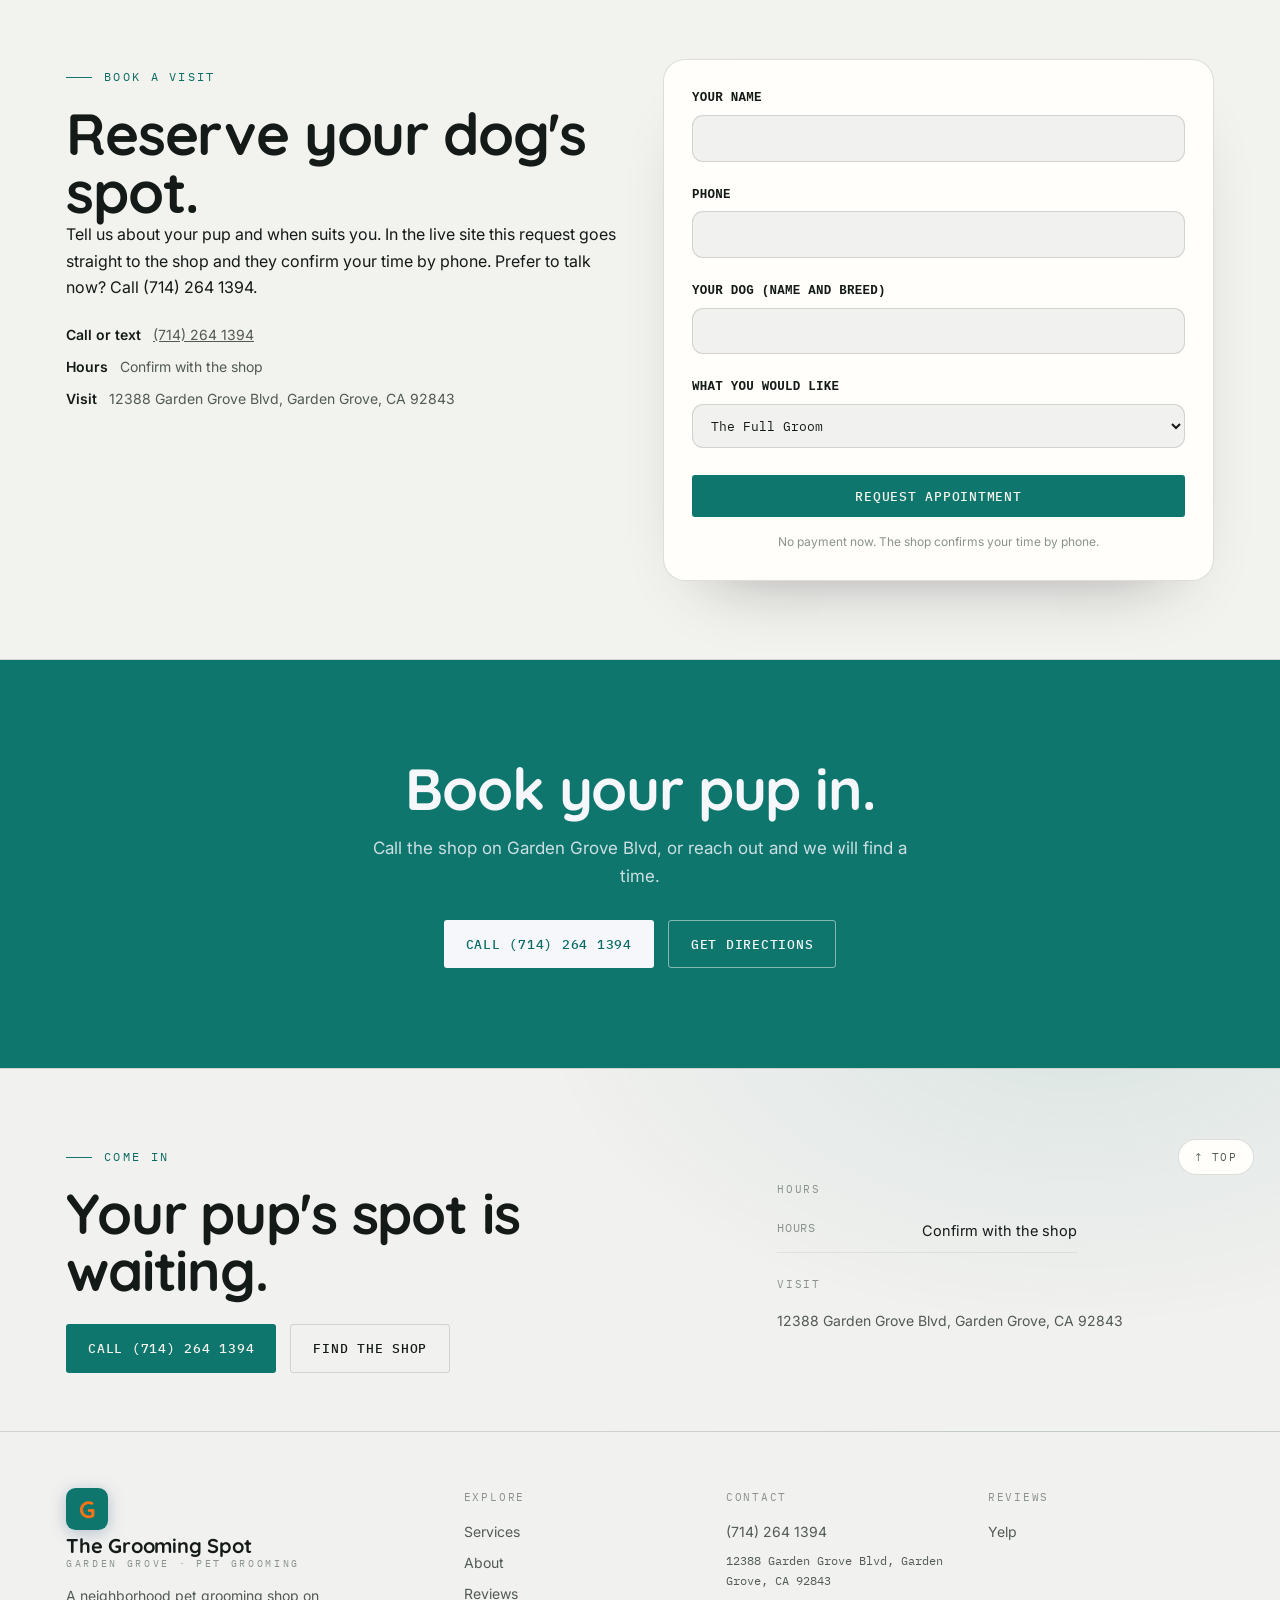
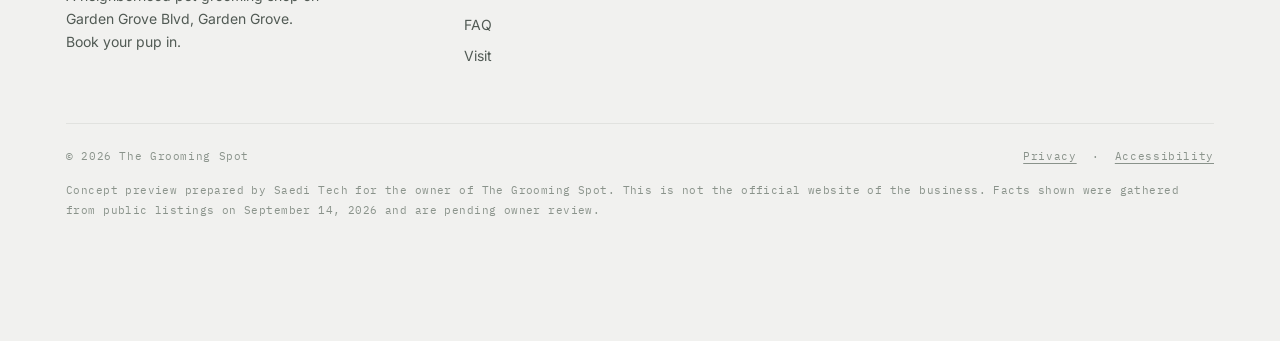
==== commit 78fa9f76: "Fix 3D hero loading, page reveal, spread 3D across page, unique heroes, correct photos Co-Authored-B" ====
--- a/index.html
+++ b/index.html
@@ -20,7 +20,7 @@
 <nav class="top" aria-label="Main">
   <div class="wrap navin">
     <a class="logo" href="index.html" aria-label="The Grooming Spot, home"><svg class="emblem" viewBox="0 0 48 48" aria-hidden="true"><rect width="48" height="48" rx="11" fill="var(--indigo)"/><text x="24" y="34" font-size="27" text-anchor="middle" fill="var(--shu)" font-family="Quicksand,sans-serif" font-weight="800">G</text></svg><span class="wm"><span class="n">The Grooming Spot</span><span class="s">Garden Grove · Pet Grooming</span></span></a>
-    <div class="navlinks"><a href="services.html">Services</a><a href="about.html">About</a><a href="reviews.html">Reviews</a><a href="faq.html">FAQ</a><a href="visit.html">Visit</a></div>
+    <div class="navlinks"><a href="services.html">Services</a><a href="about.html">About</a><a href="reviews.html">Reviews</a><a href="faq.html">FAQ</a><a href="visit.html">Visit</a><a href="index.html#book">Book</a></div>
     <div class="navright">
       <button class="tgl" id="themeTgl" aria-label="Switch between day and night theme" aria-pressed="false"><svg id="icMoon" viewBox="0 0 24 24" fill="none" stroke="currentColor" stroke-width="2" stroke-linecap="round"><path d="M21 12.8A9 9 0 1 1 11.2 3a7 7 0 0 0 9.8 9.8z"/></svg><svg id="icSun" viewBox="0 0 24 24" fill="none" stroke="currentColor" stroke-width="2" stroke-linecap="round" style="display:none"><circle cx="12" cy="12" r="4"/><path d="M12 2v2M12 20v2M4.9 4.9l1.4 1.4M17.7 17.7l1.4 1.4M2 12h2M20 12h2M4.9 19.1l1.4-1.4M17.7 6.3l1.4-1.4"/></svg></button>
       <a class="btn btn-fill btn-sm" href="tel:+17142641394"><svg width="14" height="14" viewBox="0 0 24 24" fill="none" stroke="currentColor" stroke-width="2" stroke-linecap="round" aria-hidden="true"><path d="M22 16.9v3a2 2 0 0 1-2.2 2 19.8 19.8 0 0 1-8.6-3 19.5 19.5 0 0 1-6-6 19.8 19.8 0 0 1-3-8.7A2 2 0 0 1 4.1 2h3a2 2 0 0 1 2 1.7c.13 1 .36 1.9.7 2.8a2 2 0 0 1-.45 2.1L8.1 9.9a16 16 0 0 0 6 6l1.3-1.3a2 2 0 0 1 2.1-.45c.9.34 1.8.57 2.8.7A2 2 0 0 1 22 16.9z"/></svg><span class="lbl">(714) 264 1394</span></a>
@@ -31,19 +31,19 @@
 </header>
 <div class="mmenu" id="mmenu" aria-label="Menu">
   <button class="mclose" id="mclose" aria-label="Close menu">✕</button>
-  <a href="services.html">Services</a><a href="about.html">About</a><a href="reviews.html">Reviews</a><a href="faq.html">FAQ</a><a href="visit.html">Visit</a><a href="tel:+17142641394">Call the shop</a>
+  <a href="services.html">Services</a><a href="about.html">About</a><a href="reviews.html">Reviews</a><a href="faq.html">FAQ</a><a href="visit.html">Visit</a><a href="index.html#book">Book a visit</a><a href="tel:+17142641394">Call the shop</a>
 </div>
-<header class="hero scroll3d" id="top">
+<header class="hero scroll3d hl-right hb-2" id="top">
   <div class="sticky">
     <div class="hero-bg" aria-hidden="true"></div>
-    <canvas id="gl" data-obj="clippers" data-accent="0f766e" aria-hidden="true"></canvas>
+    <canvas id="gl" data-obj="clippers" data-accent="0f766e" data-side="right" aria-hidden="true"></canvas>
     <div class="hero-fb" aria-hidden="true"></div>
     <div class="wrap herogrid">
       <div class="hero-copy" id="stageA">
         <span class="tag"><span class="dot"></span> Garden Grove Pet Grooming</span>
         <h1>A happy pup, <span class="in">bathed and looking great.</span></h1>
         <p class="lede">A neighborhood grooming shop on Garden Grove Blvd. Warm baths, full grooms, tidy nails, and gentle care for every breed. Call and we will book your pup a spot.</p>
-        <div class="cta"><a class="btn btn-fill" href="tel:+17142641394">Call (714) 264 1394</a><a class="btn btn-line" href="visit.html">Find the shop</a></div>
+        <div class="cta"><a class="btn btn-fill" href="tel:+17142641394">Call (714) 264 1394</a><a class="btn btn-line" href="#book">Book a visit</a></div>
         <div class="chips" aria-label="What we do"><span class="chip">Baths</span><span class="chip">Full groom</span><span class="chip">Nail trim</span><span class="chip">De shedding</span></div>
       </div>
       <div class="callouts" id="stageB" aria-hidden="true">
@@ -119,6 +119,19 @@
     <div class="o3b-copy up"><p class="kick">Interactive · Paw</p><h2>Real 3D, right on the page.</h2><p>No video, no image. A true model you can grab and turn, the kind of detail that makes a site feel built, not bought.</p><span class="drag">Drag to spin</span></div>
   </div>
 </section>
+<section id="packages" class="pkgs band">
+  <div class="wrap">
+    <p class="kick up">Grooming packages</p>
+    <h2 class="up">Everything included, no add on surprises.</h2>
+    <p class="sub up">Every package is the full experience, tailored to your dog's coat, size, and temperament. Pricing is confirmed with the shop.</p>
+    <div class="pkgrid">
+      <div class="pkg up"><h3>The Bath</h3><p class="pkdesc">A clean, calm freshen up.</p><ul><li>Warm bath with the shampoo that suits the coat</li><li>Full blow dry and brush out</li><li>Nail trim</li><li>Ear cleaning</li></ul><a class="btn btn-line" href="#book">Book this</a></div>
+      <div class="pkg up feat"><span class="pkbadge">Most loved</span><h3>The Full Groom</h3><p class="pkdesc">The works, head to tail.</p><ul><li>Everything in The Bath</li><li>Full haircut and breed style</li><li>Face, paw, and sanitary trim</li><li>Teeth brushing</li></ul><a class="btn btn-fill" href="#book">Book this</a></div>
+      <div class="pkg up"><h3>The De Shed</h3><p class="pkdesc">For thick, heavy coats.</p><ul><li>Deep bath and de shed treatment</li><li>High velocity blow out</li><li>Thorough brush and comb</li><li>Nail trim and ear clean</li></ul><a class="btn btn-line" href="#book">Book this</a></div>
+    </div>
+    <p class="pknote up">Puppies, seniors, doodles, and poodles all welcome. Tell us the breed and coat and we will tailor the visit.</p>
+  </div>
+</section>
 <section id="gallery">
   <div class="wrap">
     <p class="kick up">The shop</p>
@@ -143,6 +156,25 @@
       <a class="rev up" href="https://www.yelp.com/biz/the-grooming-spot-garden-grove" target="_blank" rel="noopener"><span class="plat">Yelp</span><div class="score">17</div><span class="stars" aria-hidden="true">★★★★★</span><span class="go">Read them on Yelp →</span></a>
       <a class="rev up" href="visit.html"><span class="plat">Visit</span><div class="score">Walk in</div><span class="stars" aria-hidden="true">or call</span><span class="go">Find the shop →</span></a>
     </div>
+  </div>
+</section>
+<section id="book" class="bookband">
+  <div class="wrap bookgrid">
+    <div class="bookcopy">
+      <p class="kick up">Book a visit</p>
+      <h2 class="up">Reserve your dog's spot.</h2>
+      <p class="up">Tell us about your pup and when suits you. In the live site this request goes straight to the shop and they confirm your time by phone. Prefer to talk now? Call (714) 264 1394.</p>
+      <div class="bookfacts up"><span><b>Call or text</b> &nbsp; <a href="tel:+17142641394">(714) 264 1394</a></span><span><b>Hours</b> &nbsp; Confirm with the shop</span><span><b>Visit</b> &nbsp; 12388 Garden Grove Blvd, Garden Grove, CA 92843</span></div>
+    </div>
+    <form id="bookform" class="bookform up" novalidate>
+      <input type="text" id="f-web" class="hp" tabindex="-1" autocomplete="off" aria-hidden="true" placeholder="Leave blank">
+      <label>Your name<input id="f-name" type="text" autocomplete="name" required></label>
+      <label>Phone<input id="f-phone" type="tel" autocomplete="tel" required></label>
+      <label>Your dog (name and breed)<input id="f-car" type="text" required></label>
+      <label>What you would like<select id="f-svc"><option>The Full Groom</option><option>The Bath</option><option>The De Shed</option><option>Not sure, please advise</option></select></label>
+      <button class="btn btn-fill" type="submit">Request appointment</button>
+      <p class="bookmini">No payment now. The shop confirms your time by phone.</p>
+    </form>
   </div>
 </section>
 <section class="ctaband"><div class="wrap"><h2 class="up">Book your pup in.</h2><p class="up">Call the shop on Garden Grove Blvd, or reach out and we will find a time.</p><div class="cta up"><a class="btn btn-fill" href="tel:+17142641394">Call (714) 264 1394</a><a class="btn btn-line" href="visit.html">Get directions</a></div></div></section>
--- a/assets/site.css
+++ b/assets/site.css
@@ -386,3 +386,41 @@
 .obj3dband .o3b-copy p{color:var(--muted);max-width:42ch;margin-bottom:16px}
 .obj3dband .o3b-copy .drag{display:inline-flex;align-items:center;gap:8px;font-family:'IBM Plex Mono',monospace;font-size:11.5px;letter-spacing:.06em;text-transform:uppercase;color:var(--faint);border:1px solid var(--line);border-radius:40px;padding:8px 14px}
 @media(max-width:820px){.obj3dband{padding:44px 0}.obj3dband .o3b-art{order:0!important;flex-basis:100%}.obj3dband canvas.obj3d{height:300px}}
+
+/* ---- grooming packages ---- */
+.pkgs .pkgrid{display:grid;grid-template-columns:repeat(3,1fr);gap:20px;margin-top:36px}
+.pkgs .pkg{background:var(--card);border:1px solid var(--line);border-radius:20px;padding:28px 24px;display:flex;flex-direction:column;box-shadow:0 30px 60px -46px rgba(15,20,26,.4);position:relative}
+.pkgs .pkg.feat{border-color:var(--indigo)}
+.pkgs .pkbadge{position:absolute;top:-13px;left:24px;background:var(--indigo);color:var(--btn-tx);font-family:'IBM Plex Mono',monospace;font-size:10.5px;letter-spacing:.12em;text-transform:uppercase;padding:6px 13px;border-radius:40px}
+.pkgs .pkg h3{font-size:23px;margin-bottom:4px}
+.pkgs .pkg .pkdesc{color:var(--muted);font-size:14px;margin-bottom:18px}
+.pkgs .pkg ul{list-style:none;margin:0 0 22px;padding:0;display:flex;flex-direction:column;gap:10px}
+.pkgs .pkg li{padding-left:28px;position:relative;font-size:14.5px;line-height:1.35}
+.pkgs .pkg li::before{content:"";position:absolute;left:2px;top:5px;width:13px;height:7px;border-left:2px solid var(--indigo-tx);border-bottom:2px solid var(--indigo-tx);transform:rotate(-45deg)}
+.pkgs .pkg .btn{margin-top:auto}
+.pkgs .pknote{text-align:center;color:var(--muted);font-size:14px;margin-top:28px}
+@media(max-width:820px){.pkgs .pkgrid{grid-template-columns:1fr}}
+/* ---- booking ---- */
+.bookband{padding:78px 0;background:var(--card2);border-top:1px solid var(--line);border-bottom:1px solid var(--line)}
+.bookband .bookgrid{display:grid;grid-template-columns:1fr 1fr;gap:46px;align-items:start}
+.bookband .bookfacts{margin-top:22px;display:flex;flex-direction:column;gap:9px;color:var(--muted);font-size:14px}
+.bookband .bookfacts b{color:var(--text);font-weight:600}
+.bookform{background:var(--card);border:1px solid var(--line);border-radius:22px;padding:28px;display:flex;flex-direction:column;gap:15px;box-shadow:0 34px 70px -48px rgba(15,20,26,.45);position:relative}
+.bookform label{display:flex;flex-direction:column;gap:6px;font-size:12.5px;font-weight:600;letter-spacing:.02em;color:var(--text)}
+.bookform input,.bookform select{font:inherit;font-weight:400;padding:12px 14px;border:1px solid var(--line);border-radius:11px;background:var(--bg);color:var(--text)}
+.bookform input:focus,.bookform select:focus{outline:2px solid var(--indigo);outline-offset:1px}
+.bookform .hp{position:absolute;left:-9999px;width:1px;height:1px;overflow:hidden}
+.bookform button{margin-top:4px}
+.bookform .bookmini{font-size:12px;color:var(--faint);margin:0;text-align:center}
+.form-done{text-align:center;padding:26px 10px}
+.form-done .ok{width:54px;height:54px;border-radius:50%;background:var(--indigo);color:var(--btn-tx);display:grid;place-items:center;font-size:27px;margin:0 auto 14px}
+.form-done h3{margin-bottom:8px}.form-done p{color:var(--muted);font-size:14px}
+@media(max-width:820px){.bookband .bookgrid{grid-template-columns:1fr;gap:28px}}
+
+/* ---- hero layout + background variants (diversify) ---- */
+.hero.hl-left .hero-copy{margin-left:auto;margin-right:0}
+.hero.hl-left .callouts{left:auto;right:26px}
+.hero.hb-2 .hero-bg{background:radial-gradient(52% 48% at 18% 26%,var(--hero-a),transparent 70%),radial-gradient(46% 42% at 90% 88%,var(--hero-b),transparent 70%),var(--bg)}
+.hero.hb-3 .hero-bg{background:linear-gradient(125deg,var(--hero-a),transparent 52%),radial-gradient(48% 58% at 86% 16%,var(--hero-b),transparent 72%),var(--bg)}
+.hero.hb-grid .hero-bg{background-image:radial-gradient(58% 52% at 72% 36%,var(--hero-a),transparent 70%),linear-gradient(var(--line2) 1px,transparent 1px),linear-gradient(90deg,var(--line2) 1px,transparent 1px);background-size:auto,46px 46px,46px 46px;background-color:var(--bg)}
+.hero.hb-diag .hero-bg{background:repeating-linear-gradient(45deg,var(--hero-a) 0,var(--hero-a) 2px,transparent 2px,transparent 26px),radial-gradient(50% 52% at 18% 82%,var(--hero-b),transparent 72%),var(--bg)}
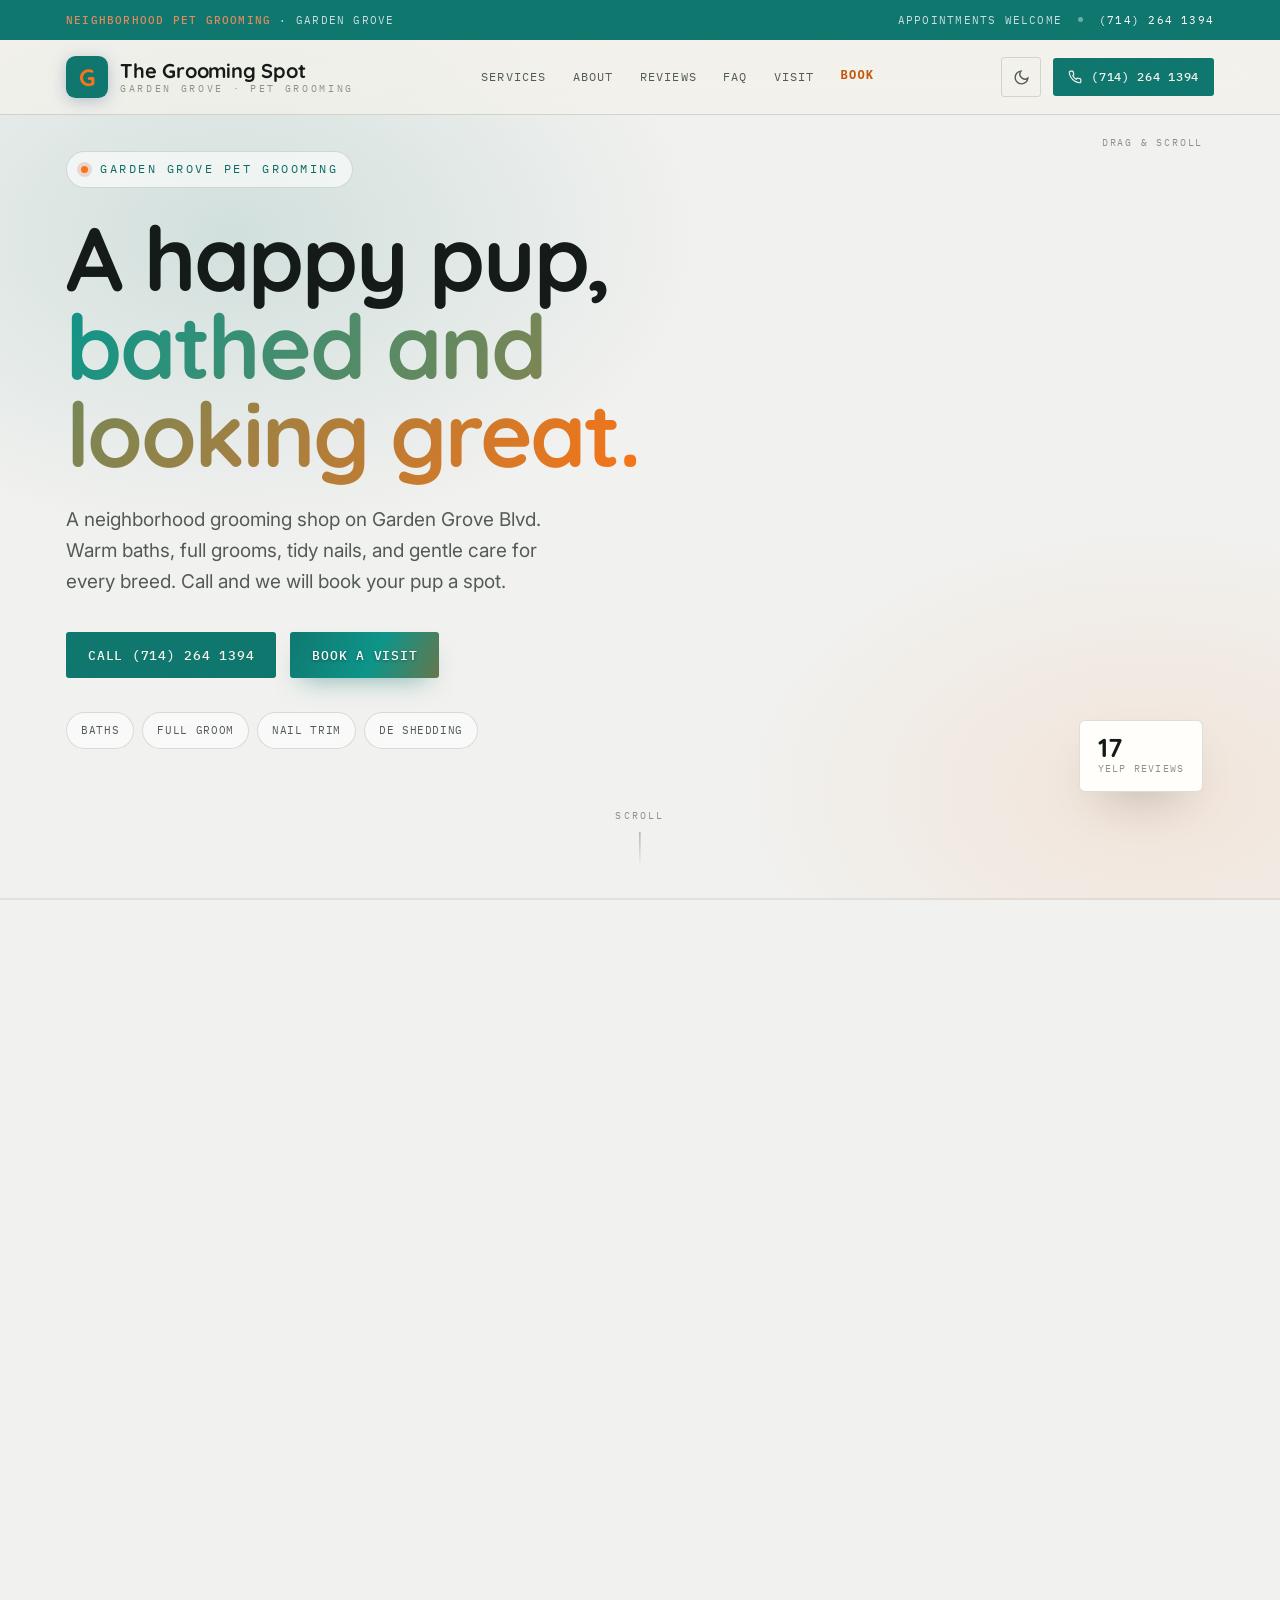
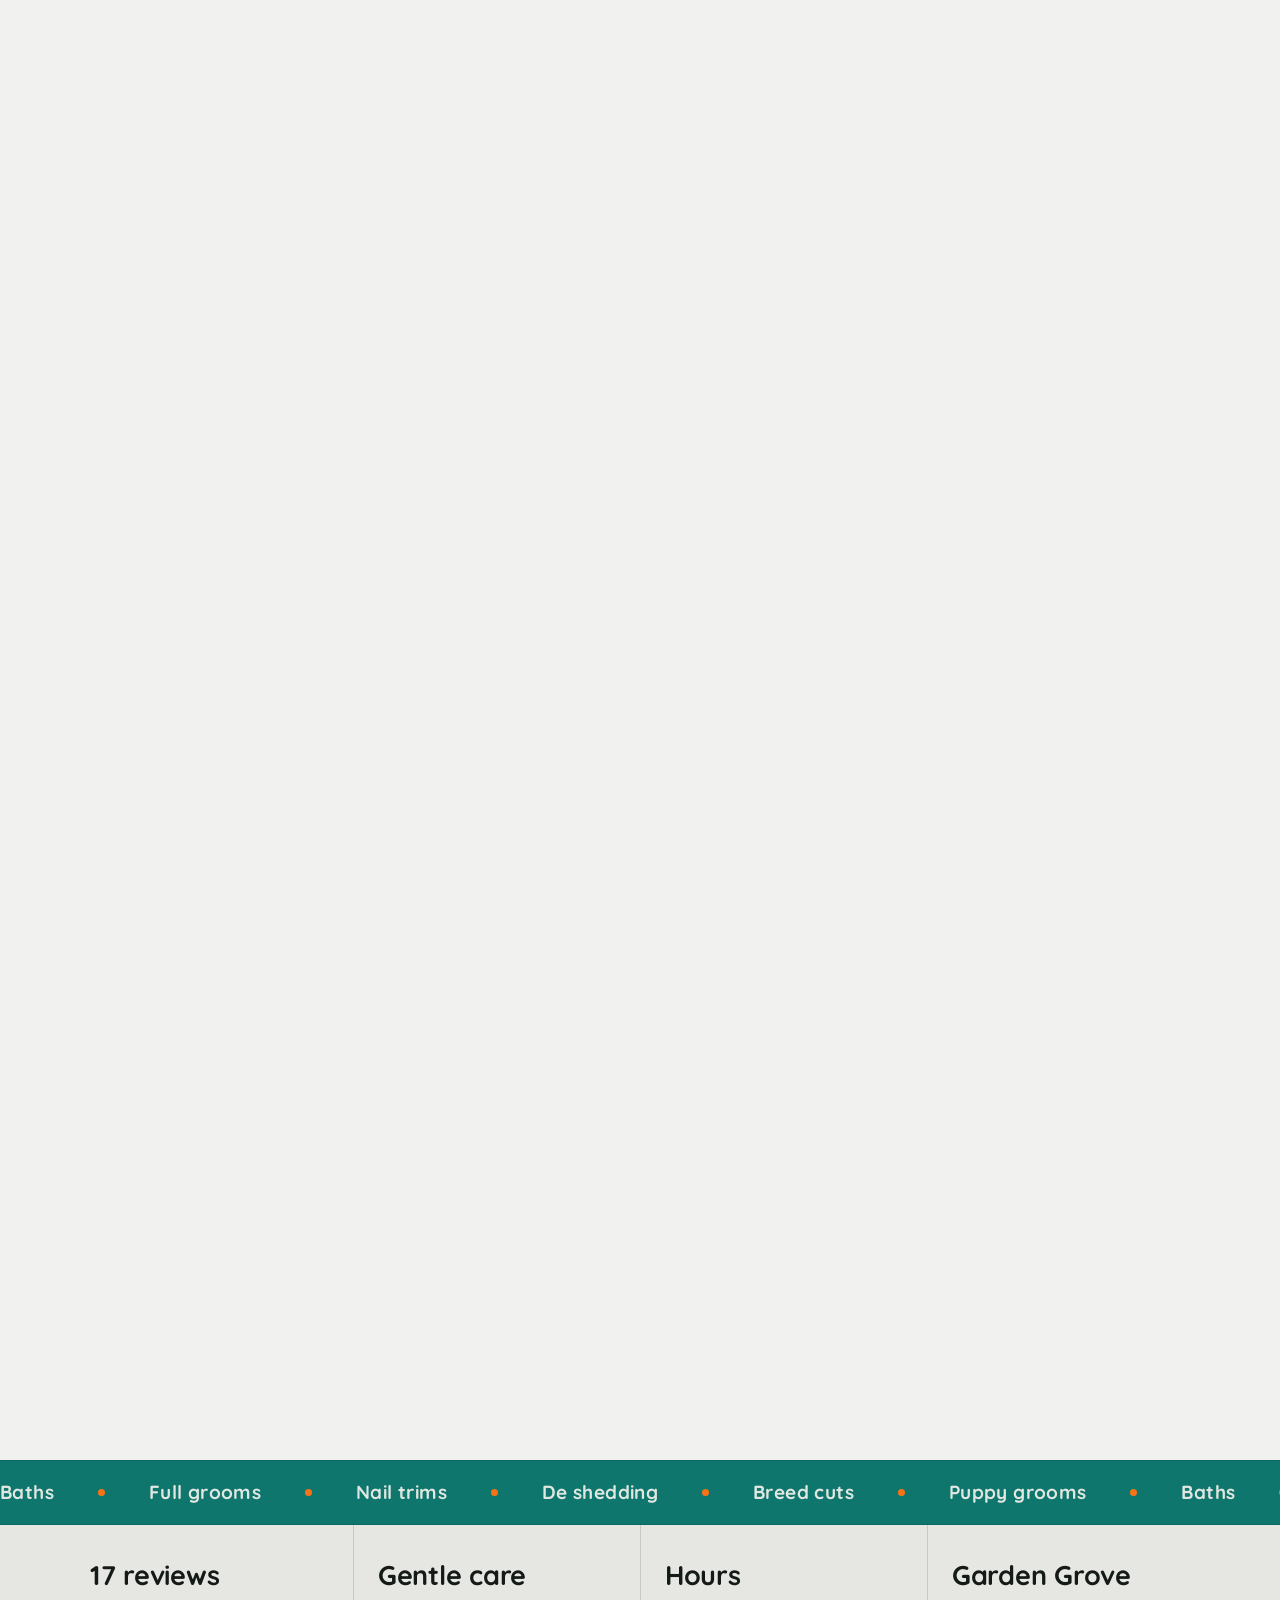
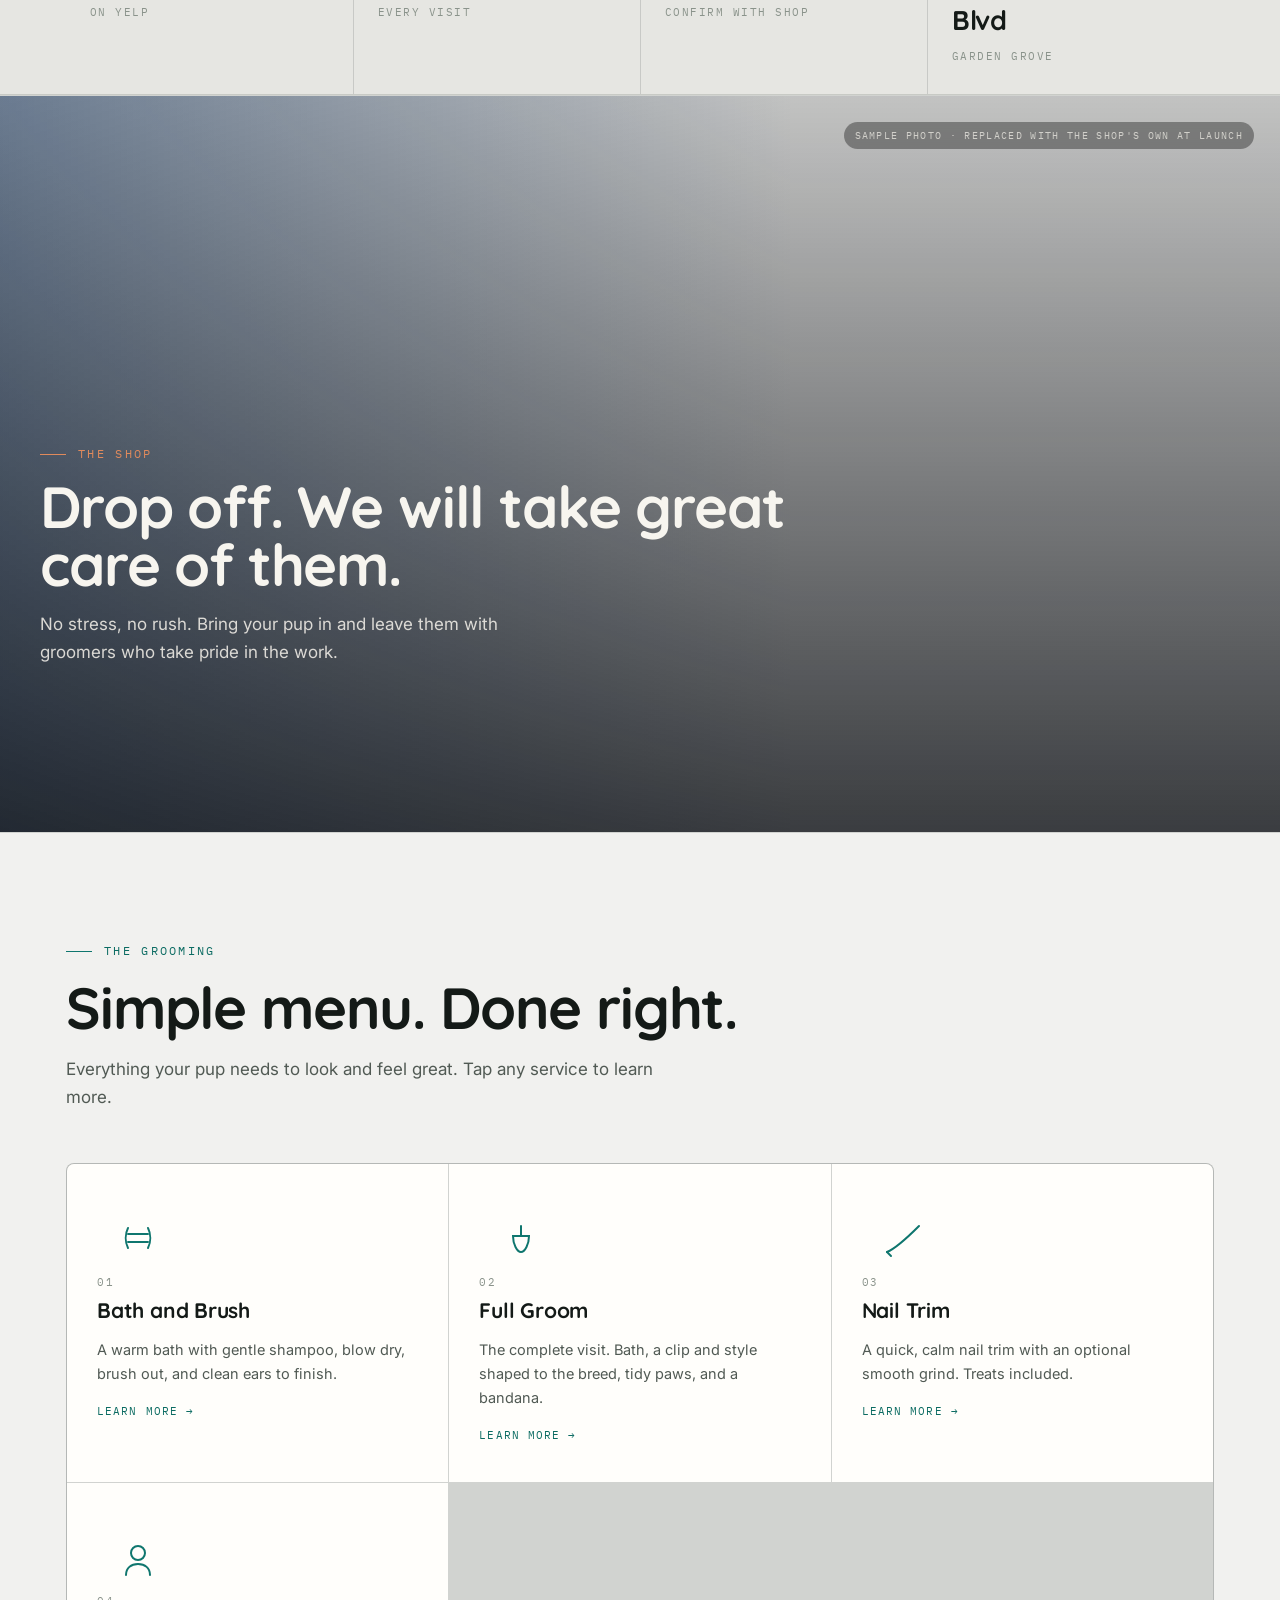
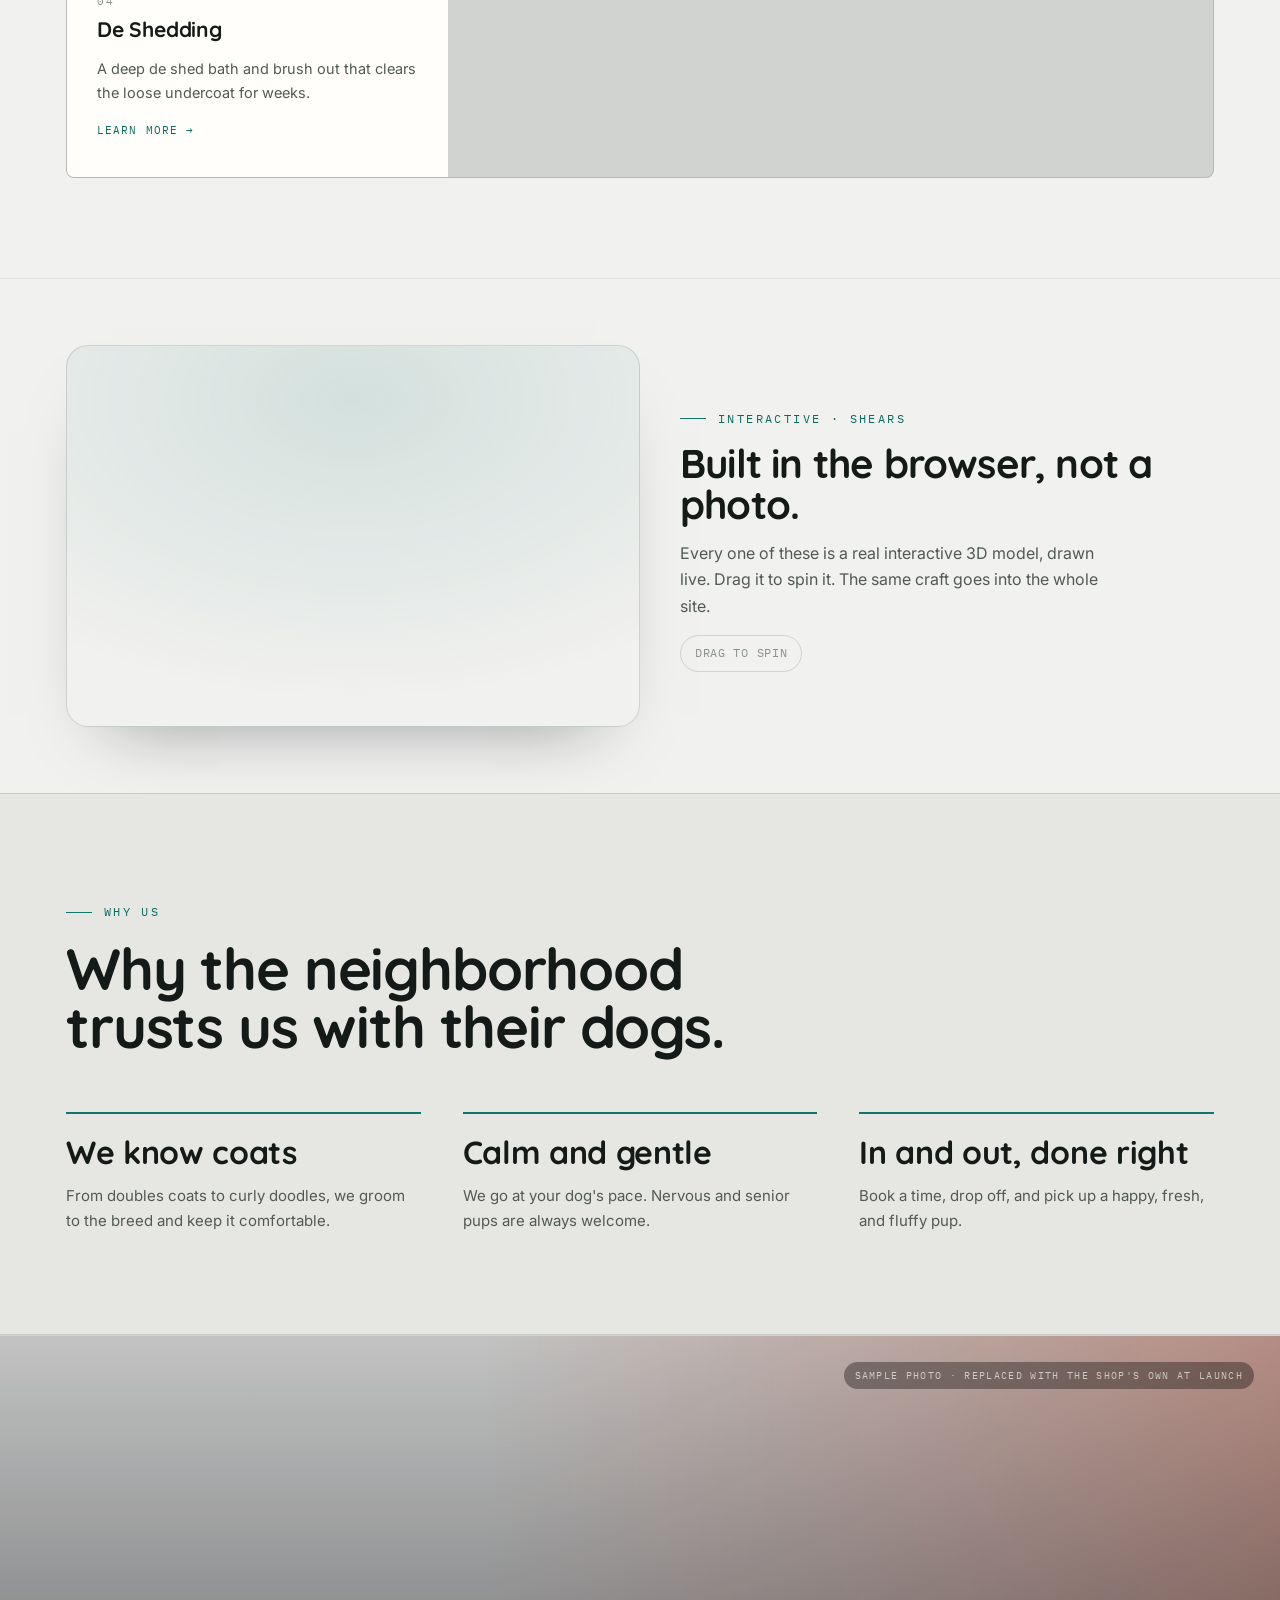
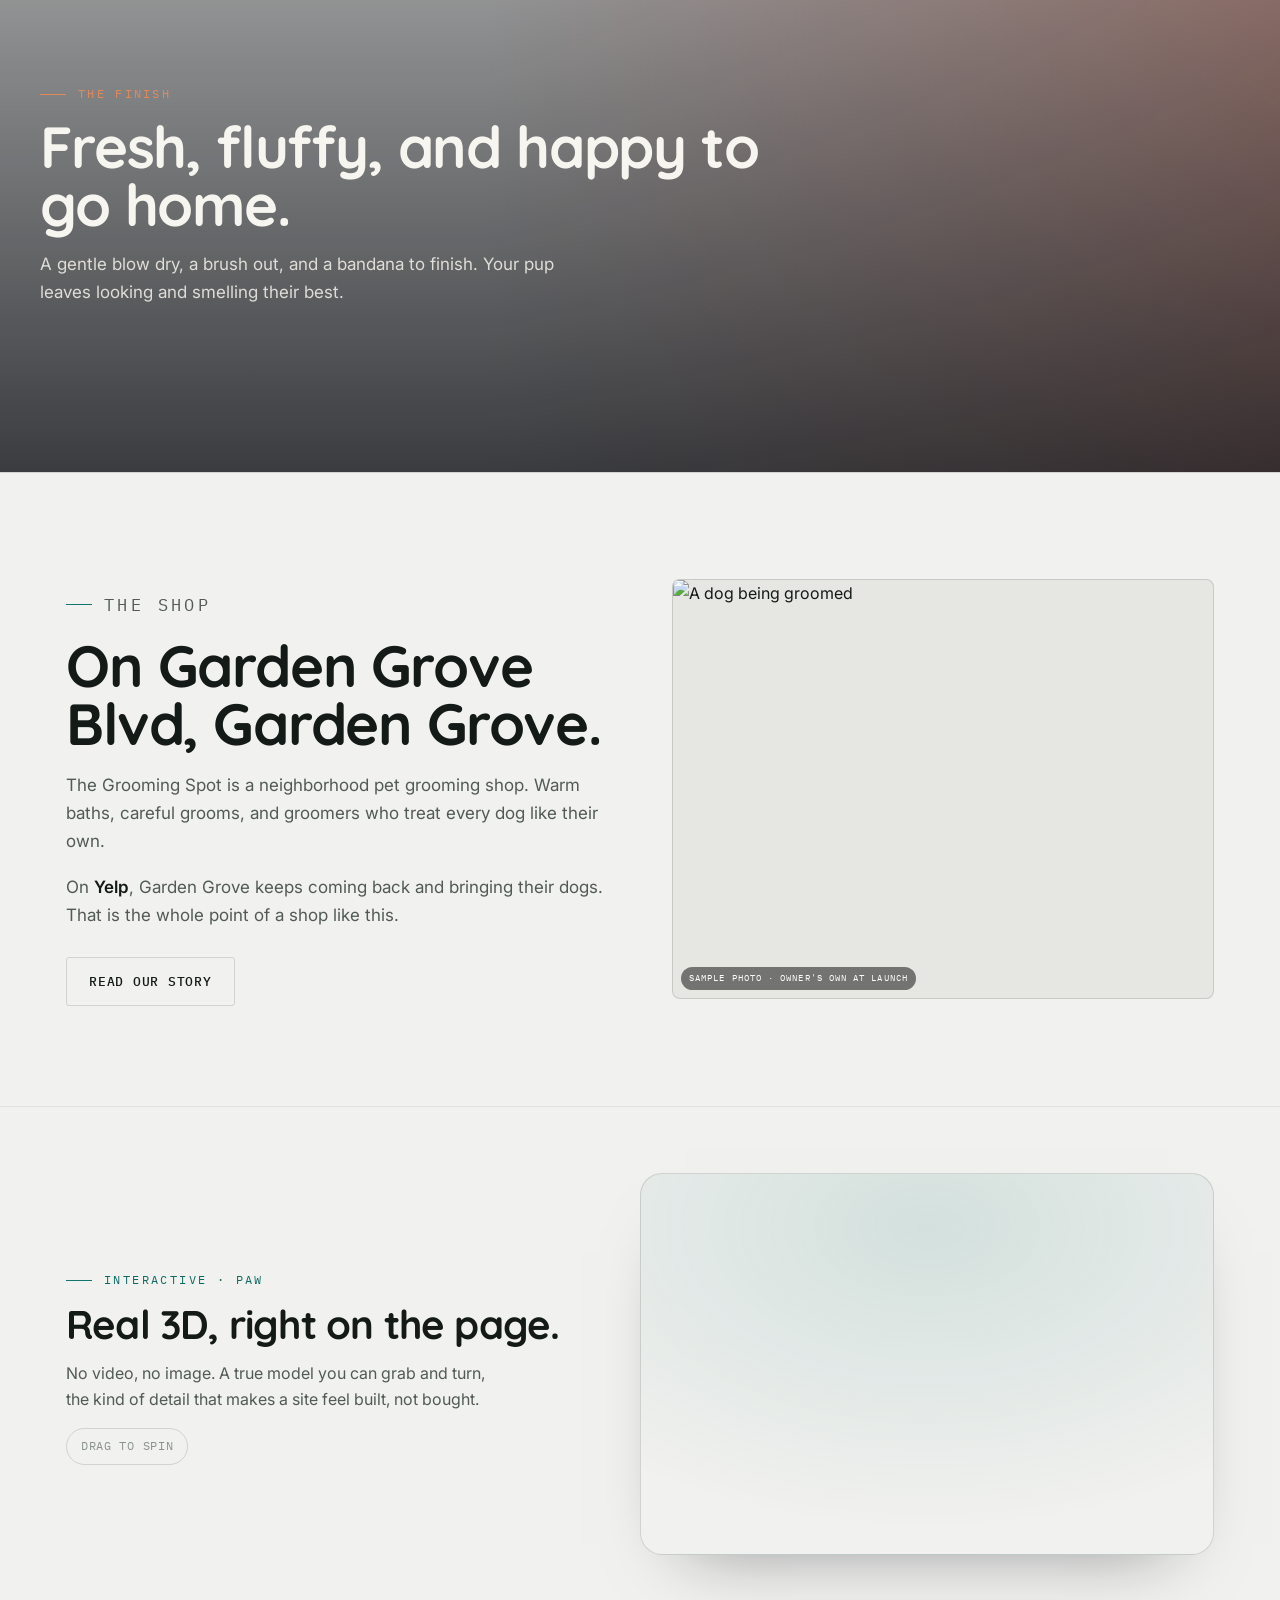
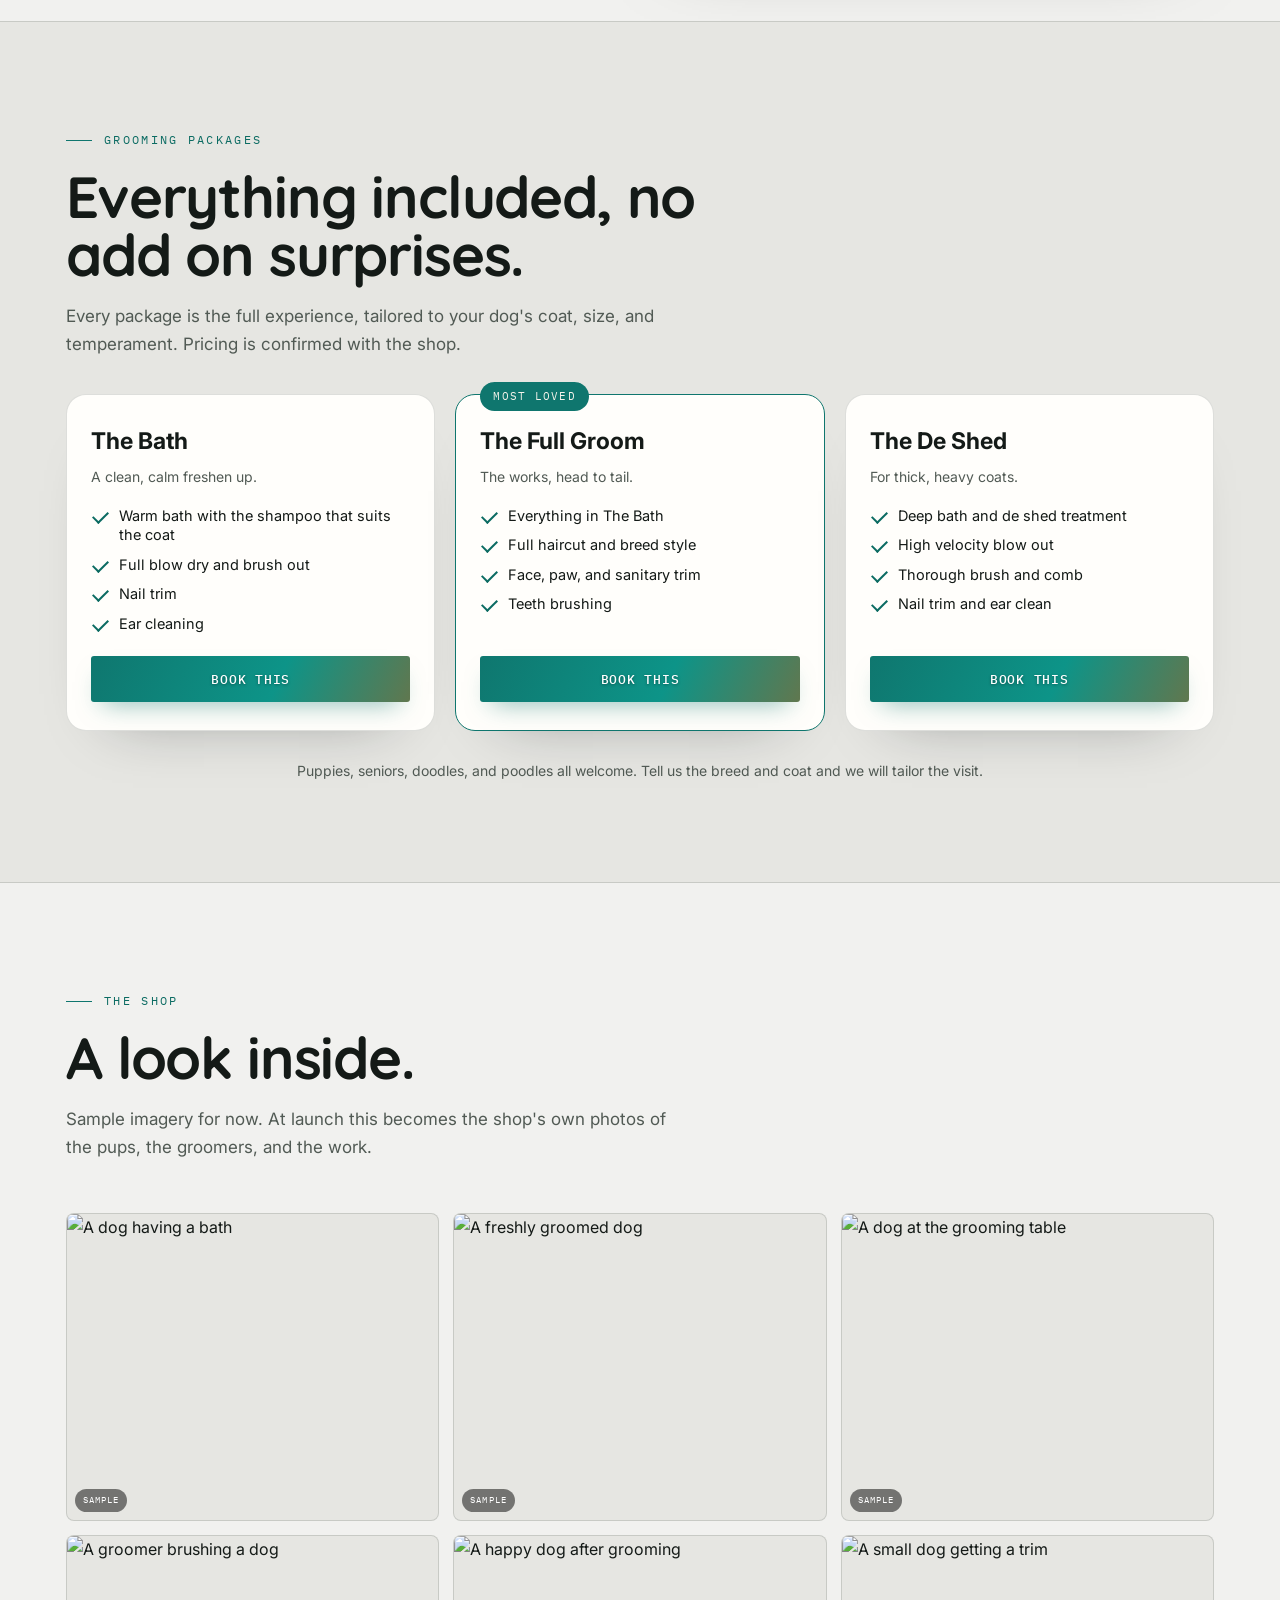
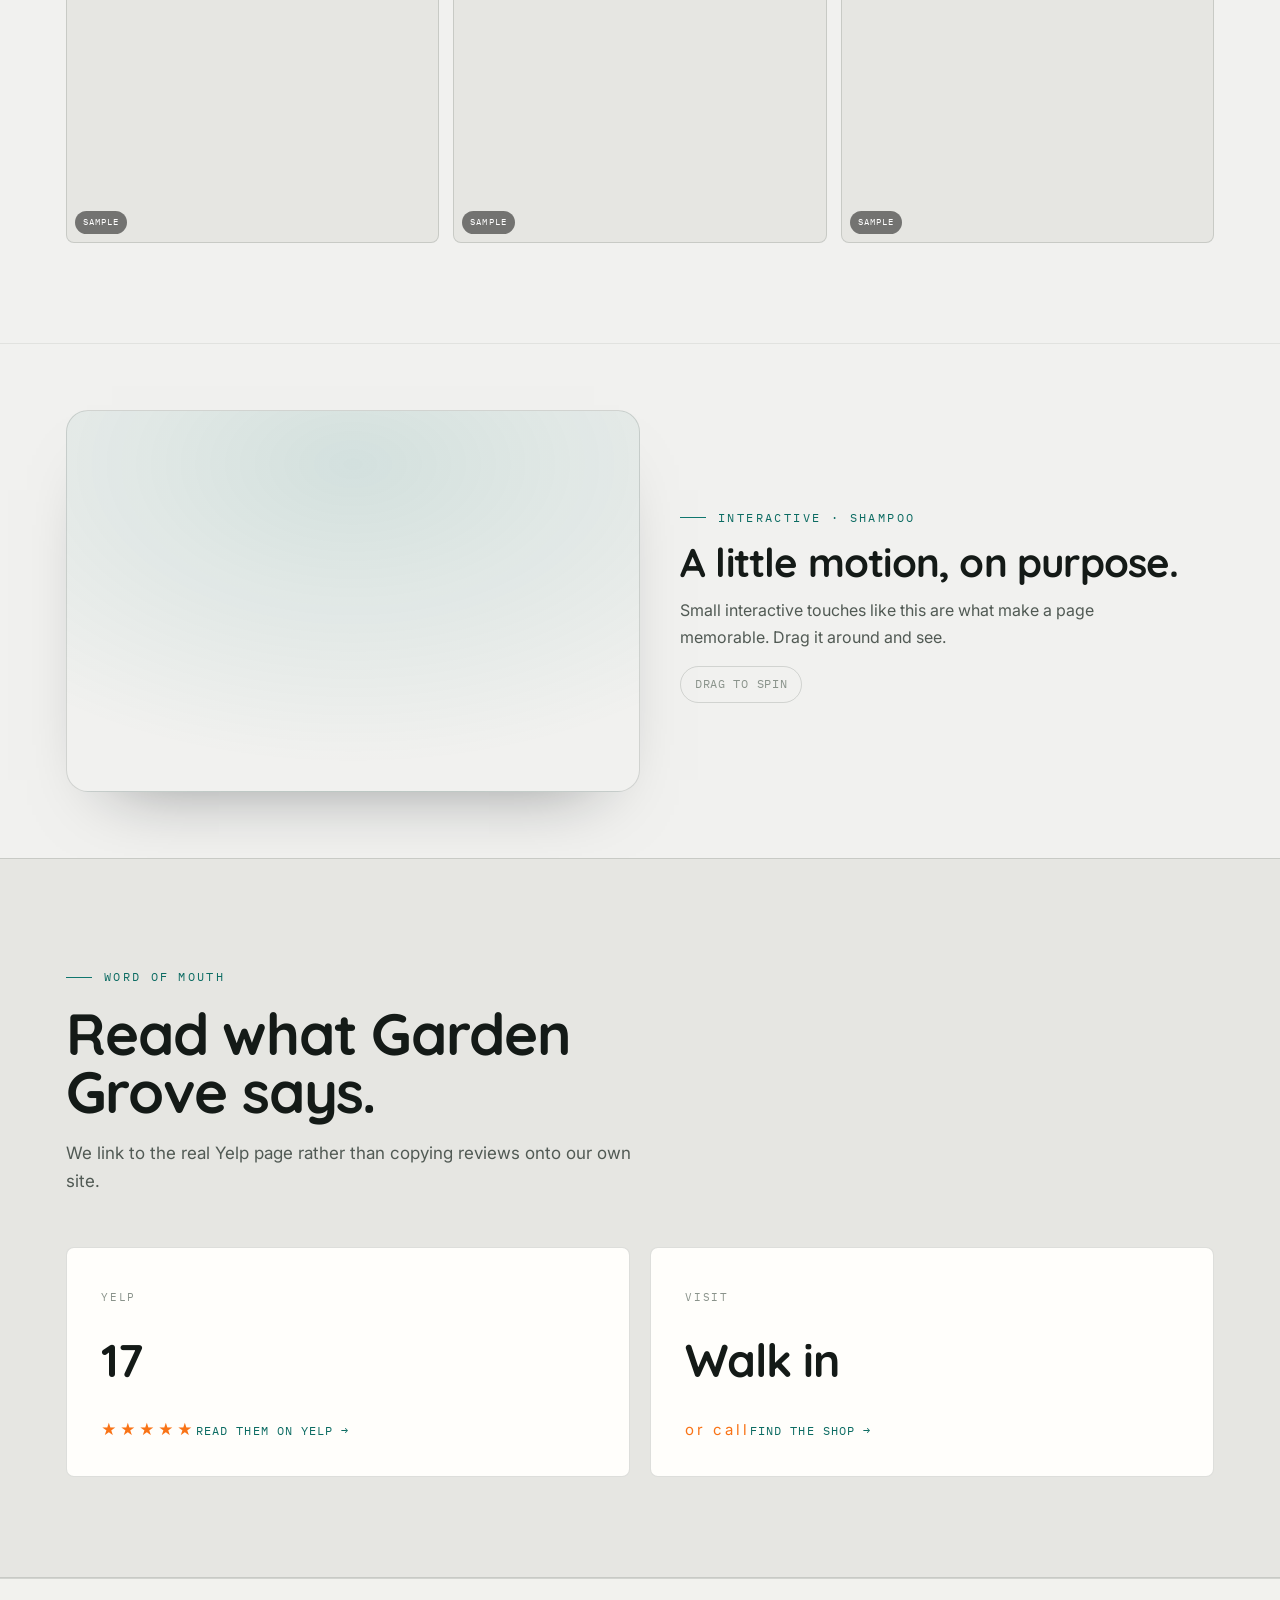
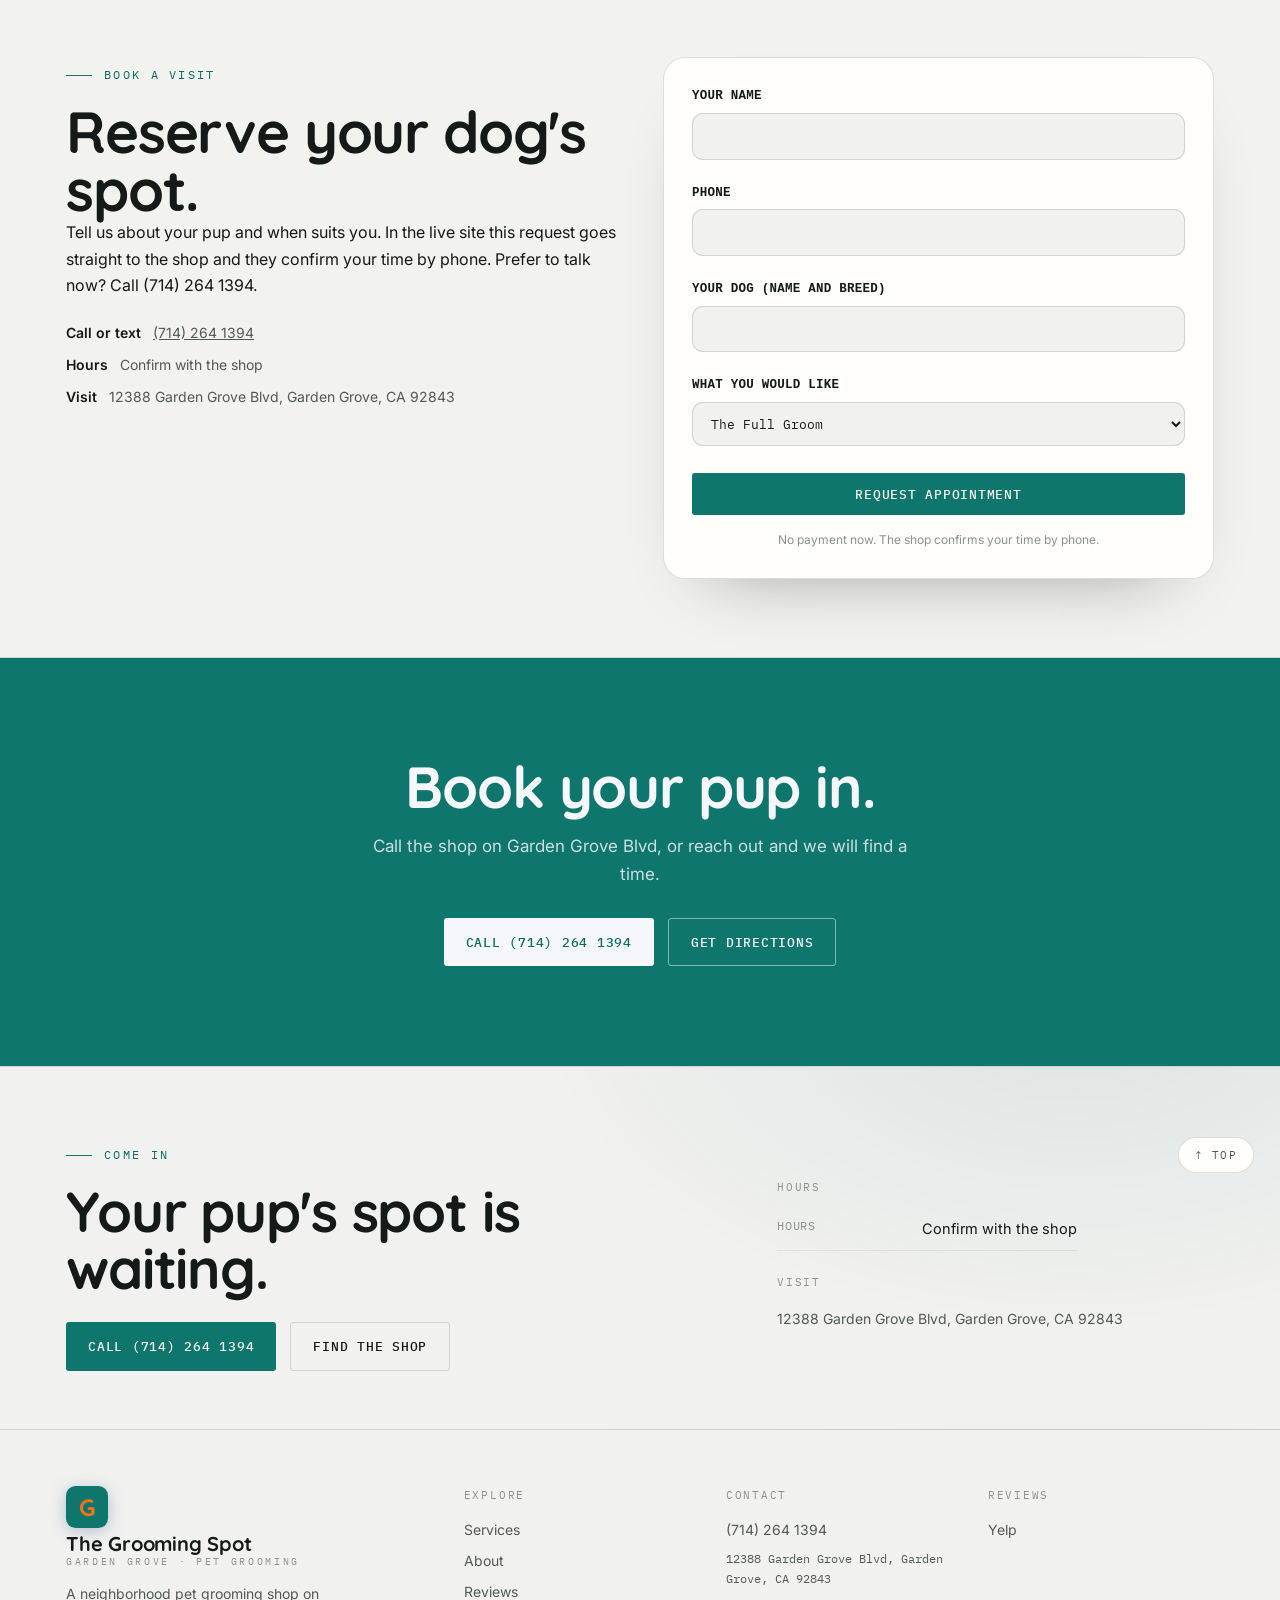
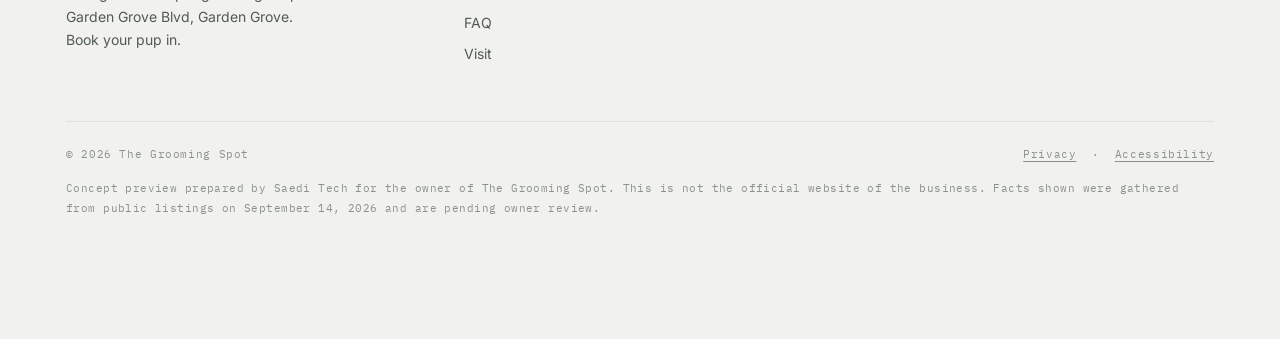
==== commit 0c6a6973: "Fix 3D hero loading, page reveal, spread 3D across page, unique heroes, correct photos Co-Authored-B" ====
--- a/index.html
+++ b/index.html
@@ -43,7 +43,7 @@
         <span class="tag"><span class="dot"></span> Garden Grove Pet Grooming</span>
         <h1>A happy pup, <span class="in">bathed and looking great.</span></h1>
         <p class="lede">A neighborhood grooming shop on Garden Grove Blvd. Warm baths, full grooms, tidy nails, and gentle care for every breed. Call and we will book your pup a spot.</p>
-        <div class="cta"><a class="btn btn-fill" href="tel:+17142641394">Call (714) 264 1394</a><a class="btn btn-line" href="#book">Book a visit</a></div>
+        <div class="cta"><a class="btn btn-fill" href="tel:+17142641394">Call (714) 264 1394</a><a class="btn btn-book" href="#book">Book a visit</a></div>
         <div class="chips" aria-label="What we do"><span class="chip">Baths</span><span class="chip">Full groom</span><span class="chip">Nail trim</span><span class="chip">De shedding</span></div>
       </div>
       <div class="callouts" id="stageB" aria-hidden="true">
@@ -125,9 +125,9 @@
     <h2 class="up">Everything included, no add on surprises.</h2>
     <p class="sub up">Every package is the full experience, tailored to your dog's coat, size, and temperament. Pricing is confirmed with the shop.</p>
     <div class="pkgrid">
-      <div class="pkg up"><h3>The Bath</h3><p class="pkdesc">A clean, calm freshen up.</p><ul><li>Warm bath with the shampoo that suits the coat</li><li>Full blow dry and brush out</li><li>Nail trim</li><li>Ear cleaning</li></ul><a class="btn btn-line" href="#book">Book this</a></div>
-      <div class="pkg up feat"><span class="pkbadge">Most loved</span><h3>The Full Groom</h3><p class="pkdesc">The works, head to tail.</p><ul><li>Everything in The Bath</li><li>Full haircut and breed style</li><li>Face, paw, and sanitary trim</li><li>Teeth brushing</li></ul><a class="btn btn-fill" href="#book">Book this</a></div>
-      <div class="pkg up"><h3>The De Shed</h3><p class="pkdesc">For thick, heavy coats.</p><ul><li>Deep bath and de shed treatment</li><li>High velocity blow out</li><li>Thorough brush and comb</li><li>Nail trim and ear clean</li></ul><a class="btn btn-line" href="#book">Book this</a></div>
+      <div class="pkg up"><h3>The Bath</h3><p class="pkdesc">A clean, calm freshen up.</p><ul><li>Warm bath with the shampoo that suits the coat</li><li>Full blow dry and brush out</li><li>Nail trim</li><li>Ear cleaning</li></ul><a class="btn btn-book" href="#book">Book this</a></div>
+      <div class="pkg up feat"><span class="pkbadge">Most loved</span><h3>The Full Groom</h3><p class="pkdesc">The works, head to tail.</p><ul><li>Everything in The Bath</li><li>Full haircut and breed style</li><li>Face, paw, and sanitary trim</li><li>Teeth brushing</li></ul><a class="btn btn-book" href="#book">Book this</a></div>
+      <div class="pkg up"><h3>The De Shed</h3><p class="pkdesc">For thick, heavy coats.</p><ul><li>Deep bath and de shed treatment</li><li>High velocity blow out</li><li>Thorough brush and comb</li><li>Nail trim and ear clean</li></ul><a class="btn btn-book" href="#book">Book this</a></div>
     </div>
     <p class="pknote up">Puppies, seniors, doodles, and poodles all welcome. Tell us the breed and coat and we will tailor the visit.</p>
   </div>
--- a/assets/site.css
+++ b/assets/site.css
@@ -424,3 +424,9 @@
 .hero.hb-3 .hero-bg{background:linear-gradient(125deg,var(--hero-a),transparent 52%),radial-gradient(48% 58% at 86% 16%,var(--hero-b),transparent 72%),var(--bg)}
 .hero.hb-grid .hero-bg{background-image:radial-gradient(58% 52% at 72% 36%,var(--hero-a),transparent 70%),linear-gradient(var(--line2) 1px,transparent 1px),linear-gradient(90deg,var(--line2) 1px,transparent 1px);background-size:auto,46px 46px,46px 46px;background-color:var(--bg)}
 .hero.hb-diag .hero-bg{background:repeating-linear-gradient(45deg,var(--hero-a) 0,var(--hero-a) 2px,transparent 2px,transparent 26px),radial-gradient(50% 52% at 18% 82%,var(--hero-b),transparent 72%),var(--bg)}
+
+/* ---- vibrant booking button (mix of both brand colors) ---- */
+.btn-book{background:linear-gradient(115deg,var(--indigo) 0%,var(--indigo-2) 40%,var(--shu-tx) 100%);color:#fff;border:none;background-size:150% 150%;background-position:0% 50%;text-shadow:0 1px 3px rgba(0,0,0,.38);box-shadow:0 12px 26px -12px color-mix(in srgb,var(--indigo) 55%,transparent);transition:background-position .55s var(--ease),transform .2s,box-shadow .3s,filter .3s}
+.btn-book:hover{background-position:100% 50%;transform:translateY(-1px);box-shadow:0 18px 32px -12px color-mix(in srgb,var(--indigo) 62%,transparent)}
+.btn-book:active{transform:translateY(0)}
+.navlinks a[href$="#book"],.navlinks a[href$="#book"]:hover{color:var(--shu-tx);font-weight:600}
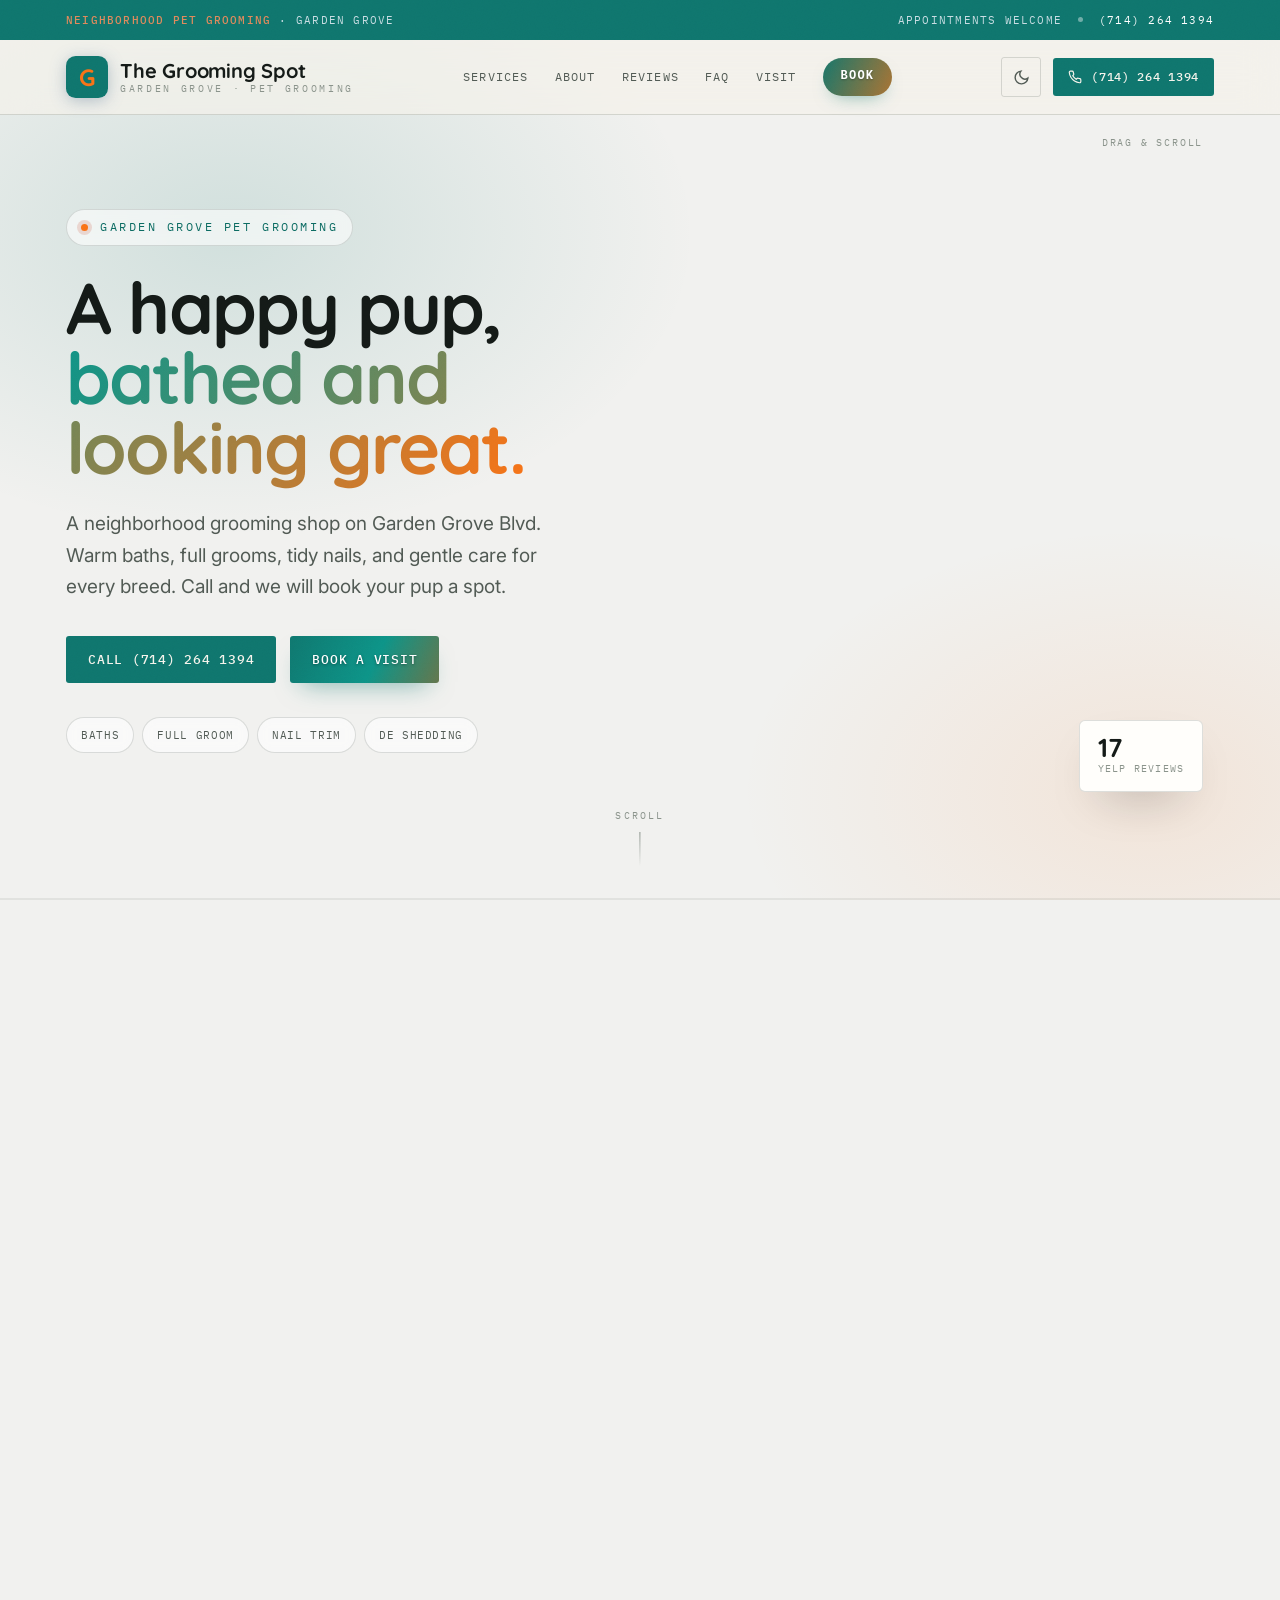
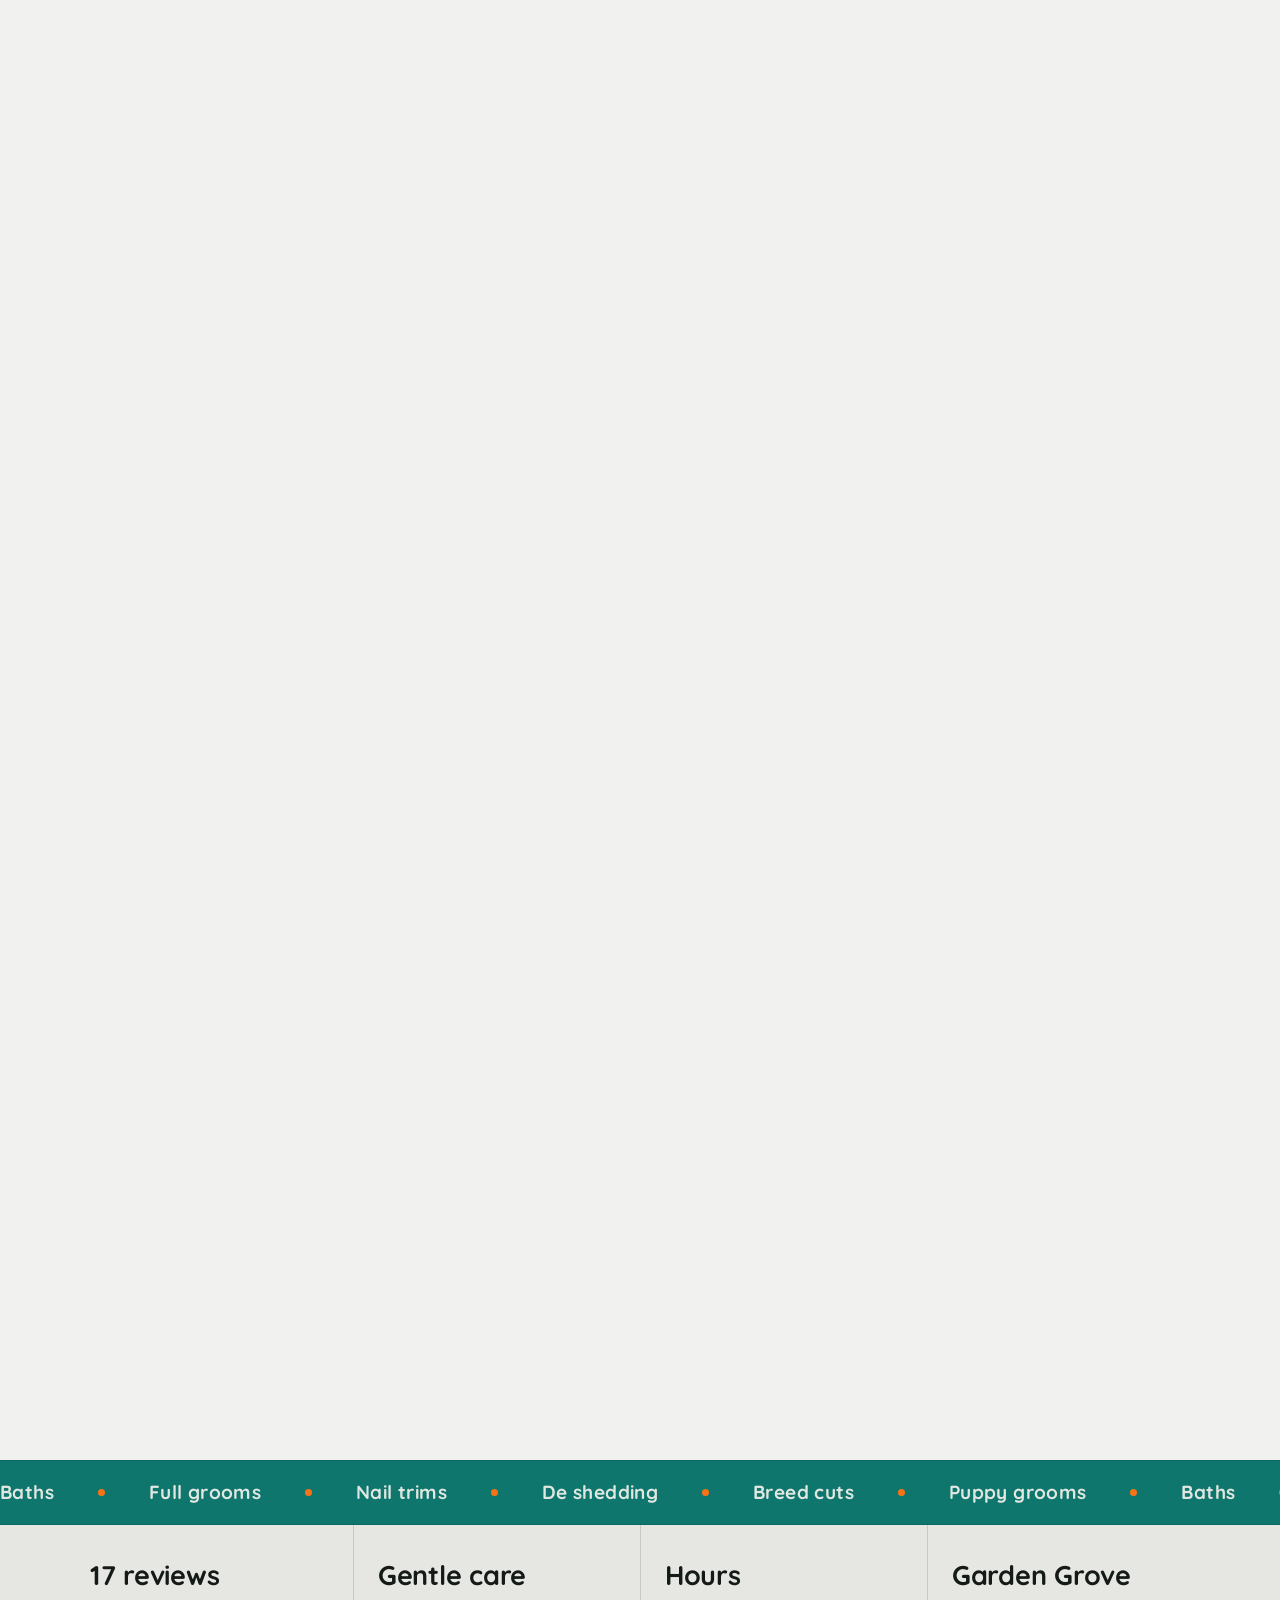
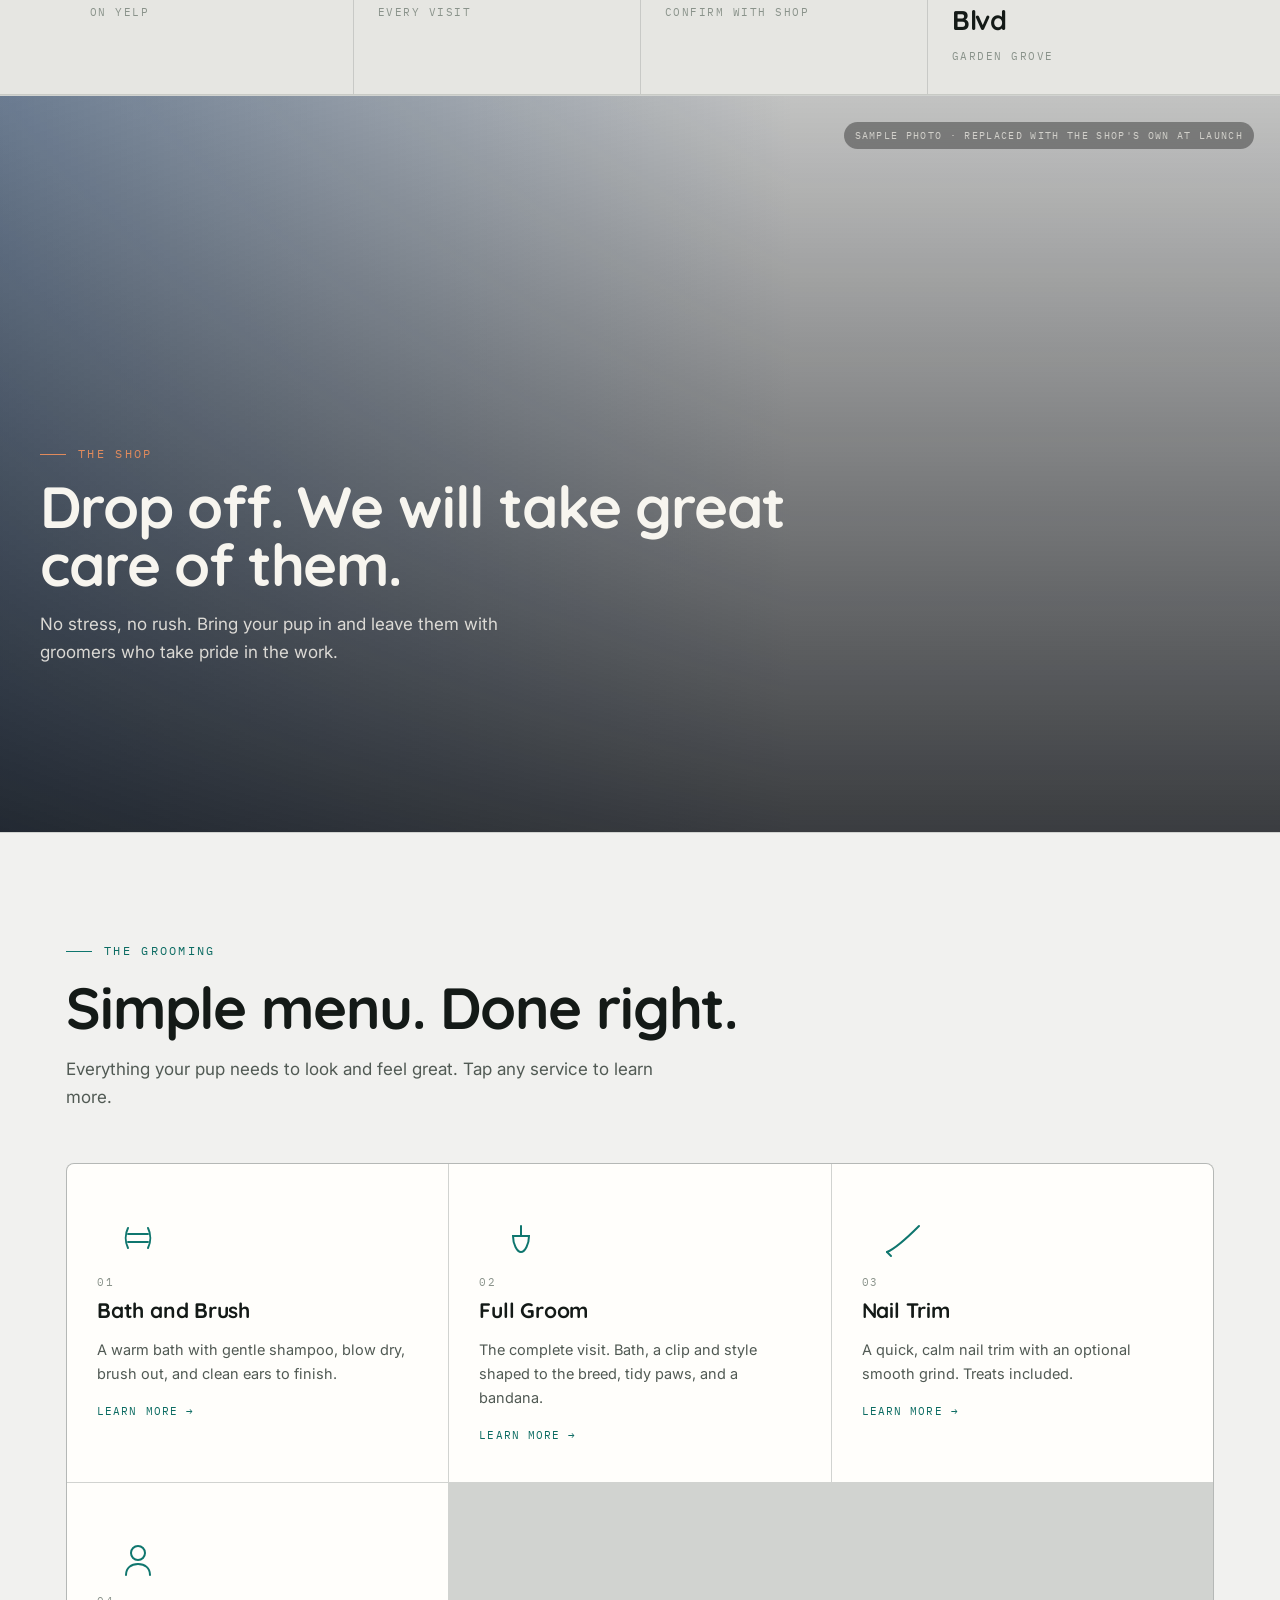
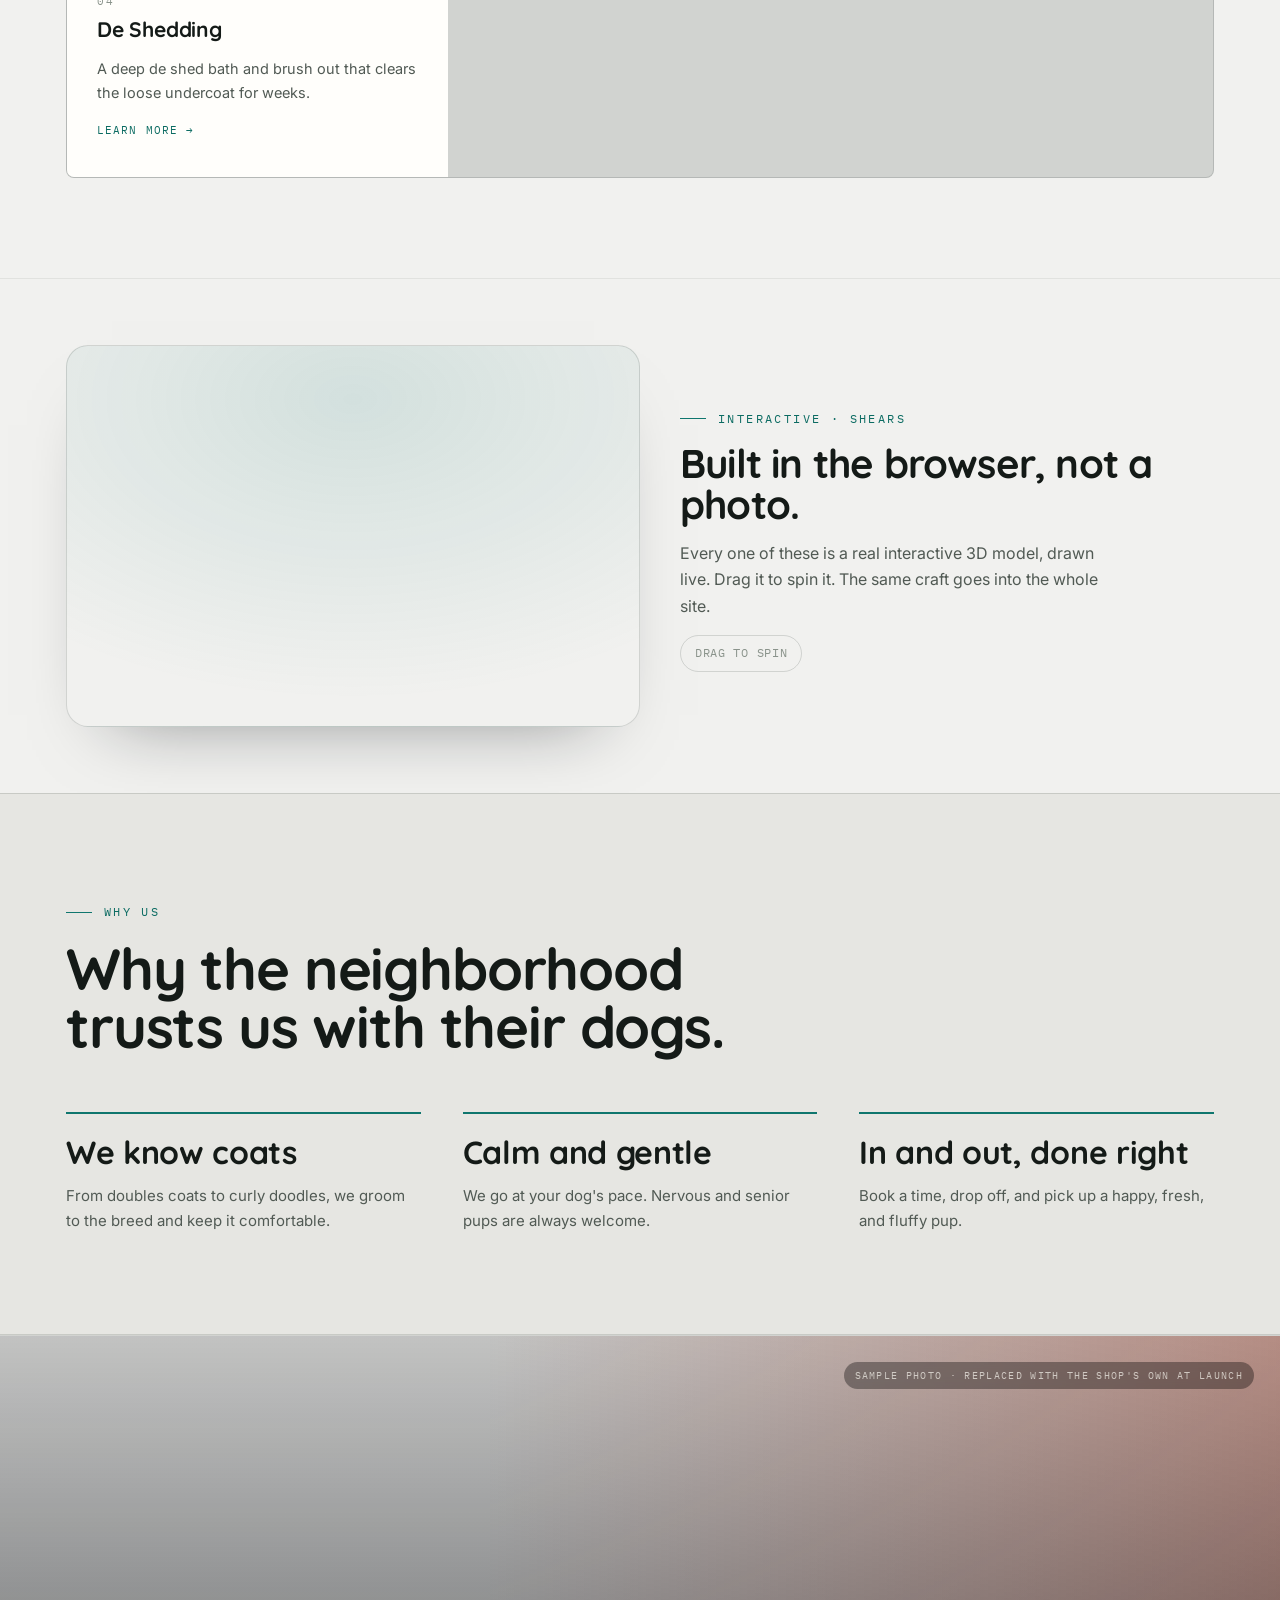
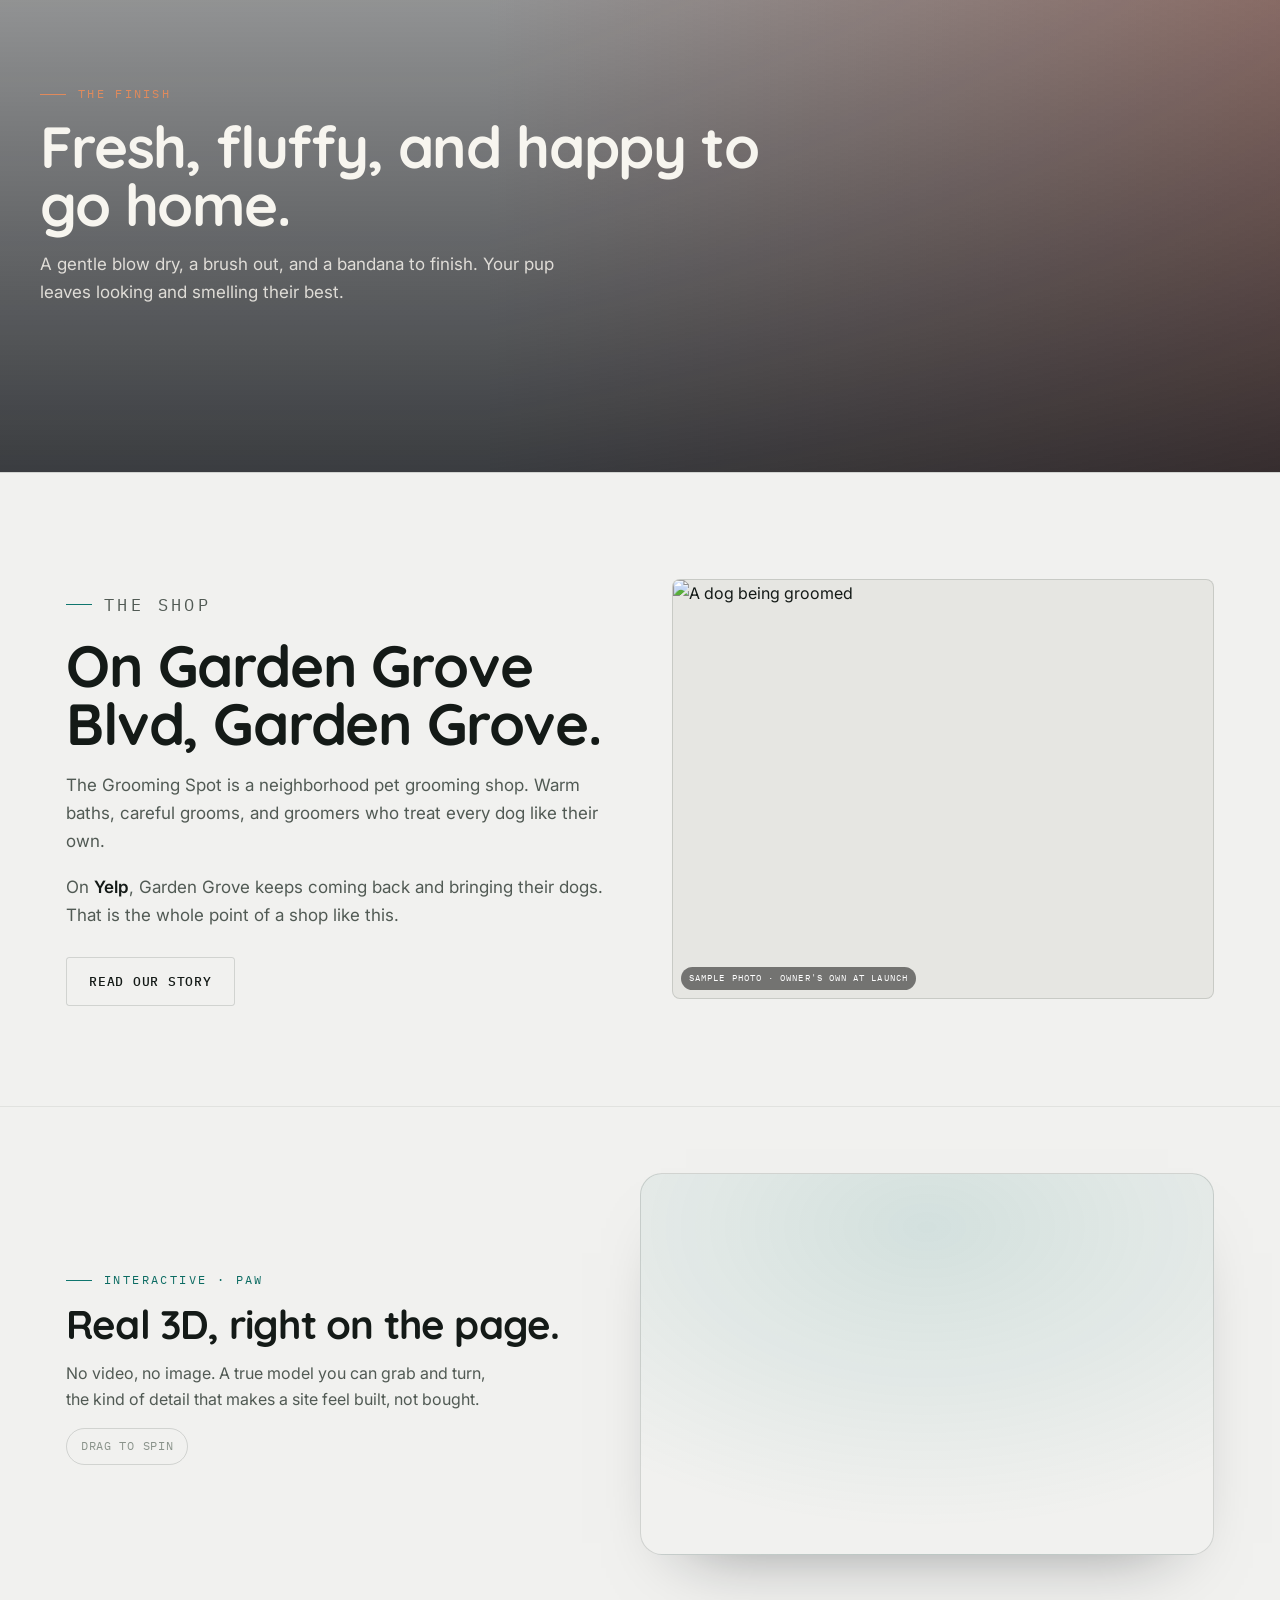
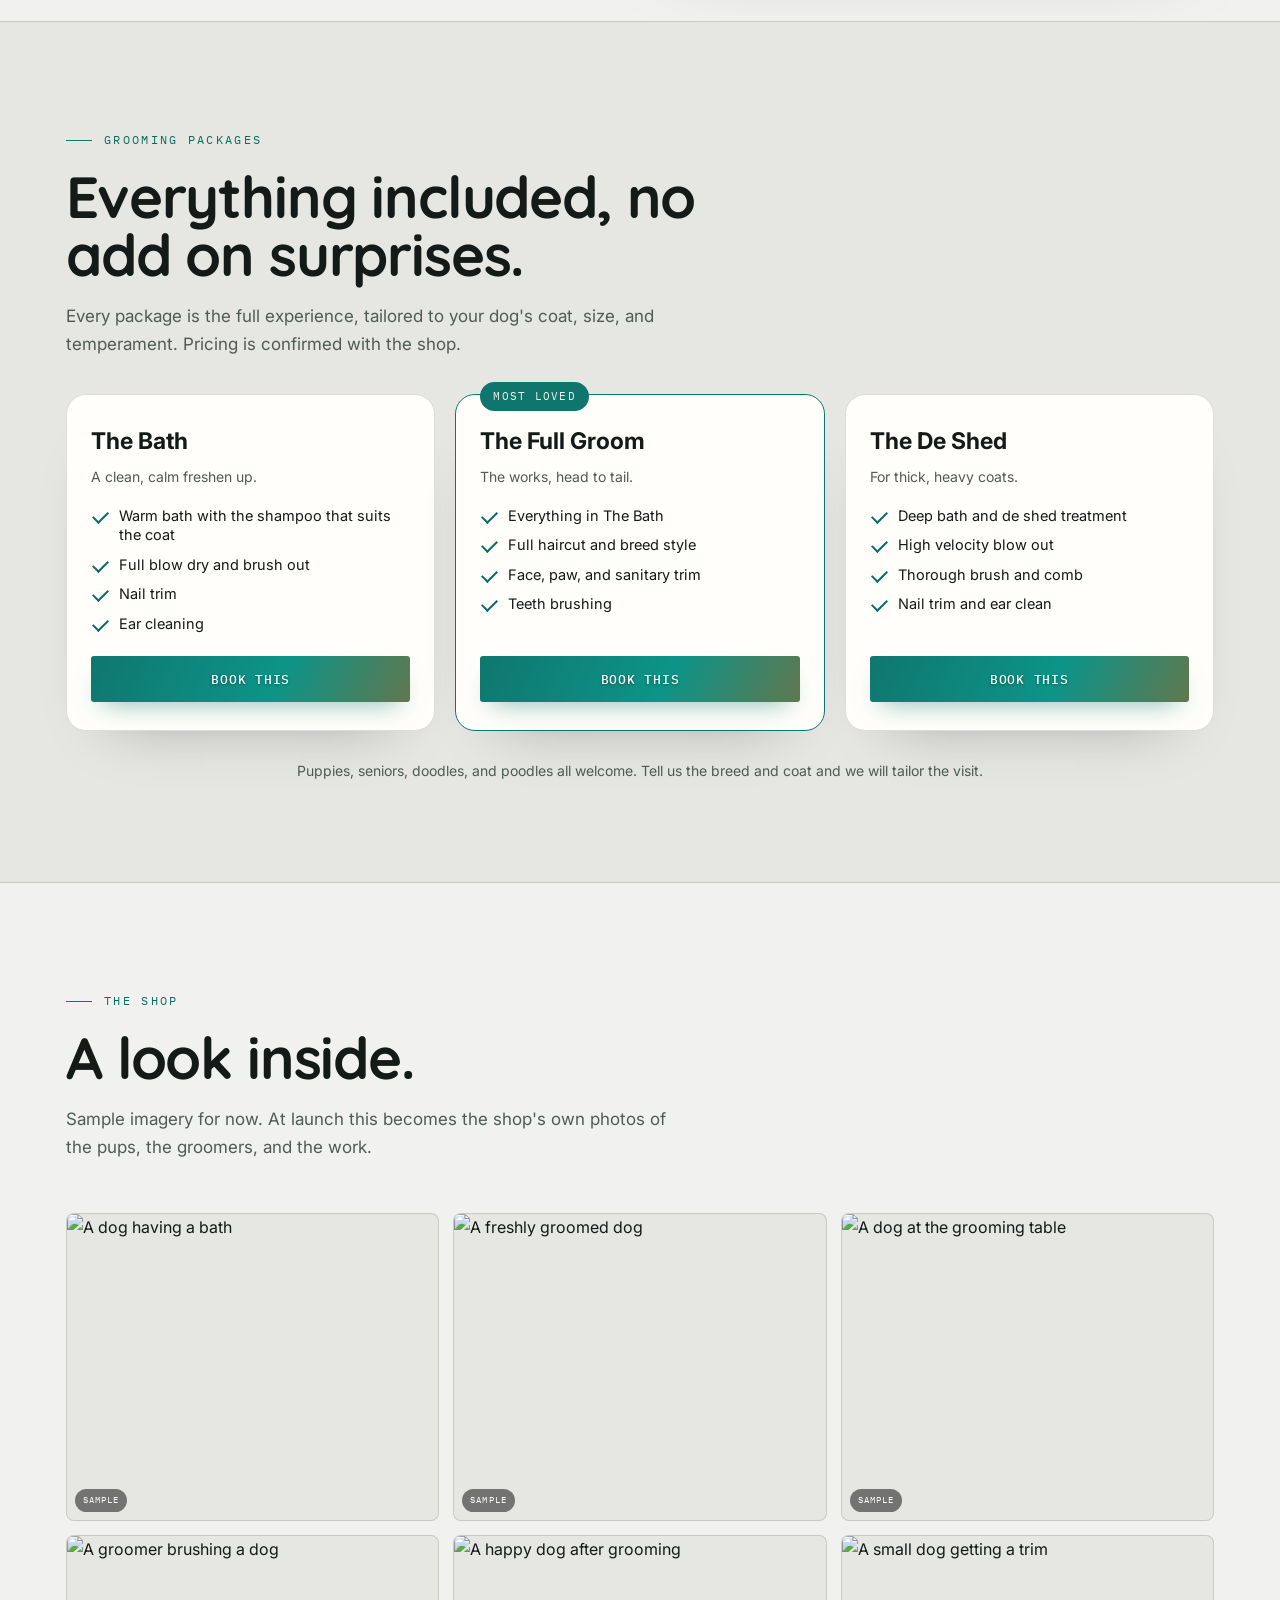
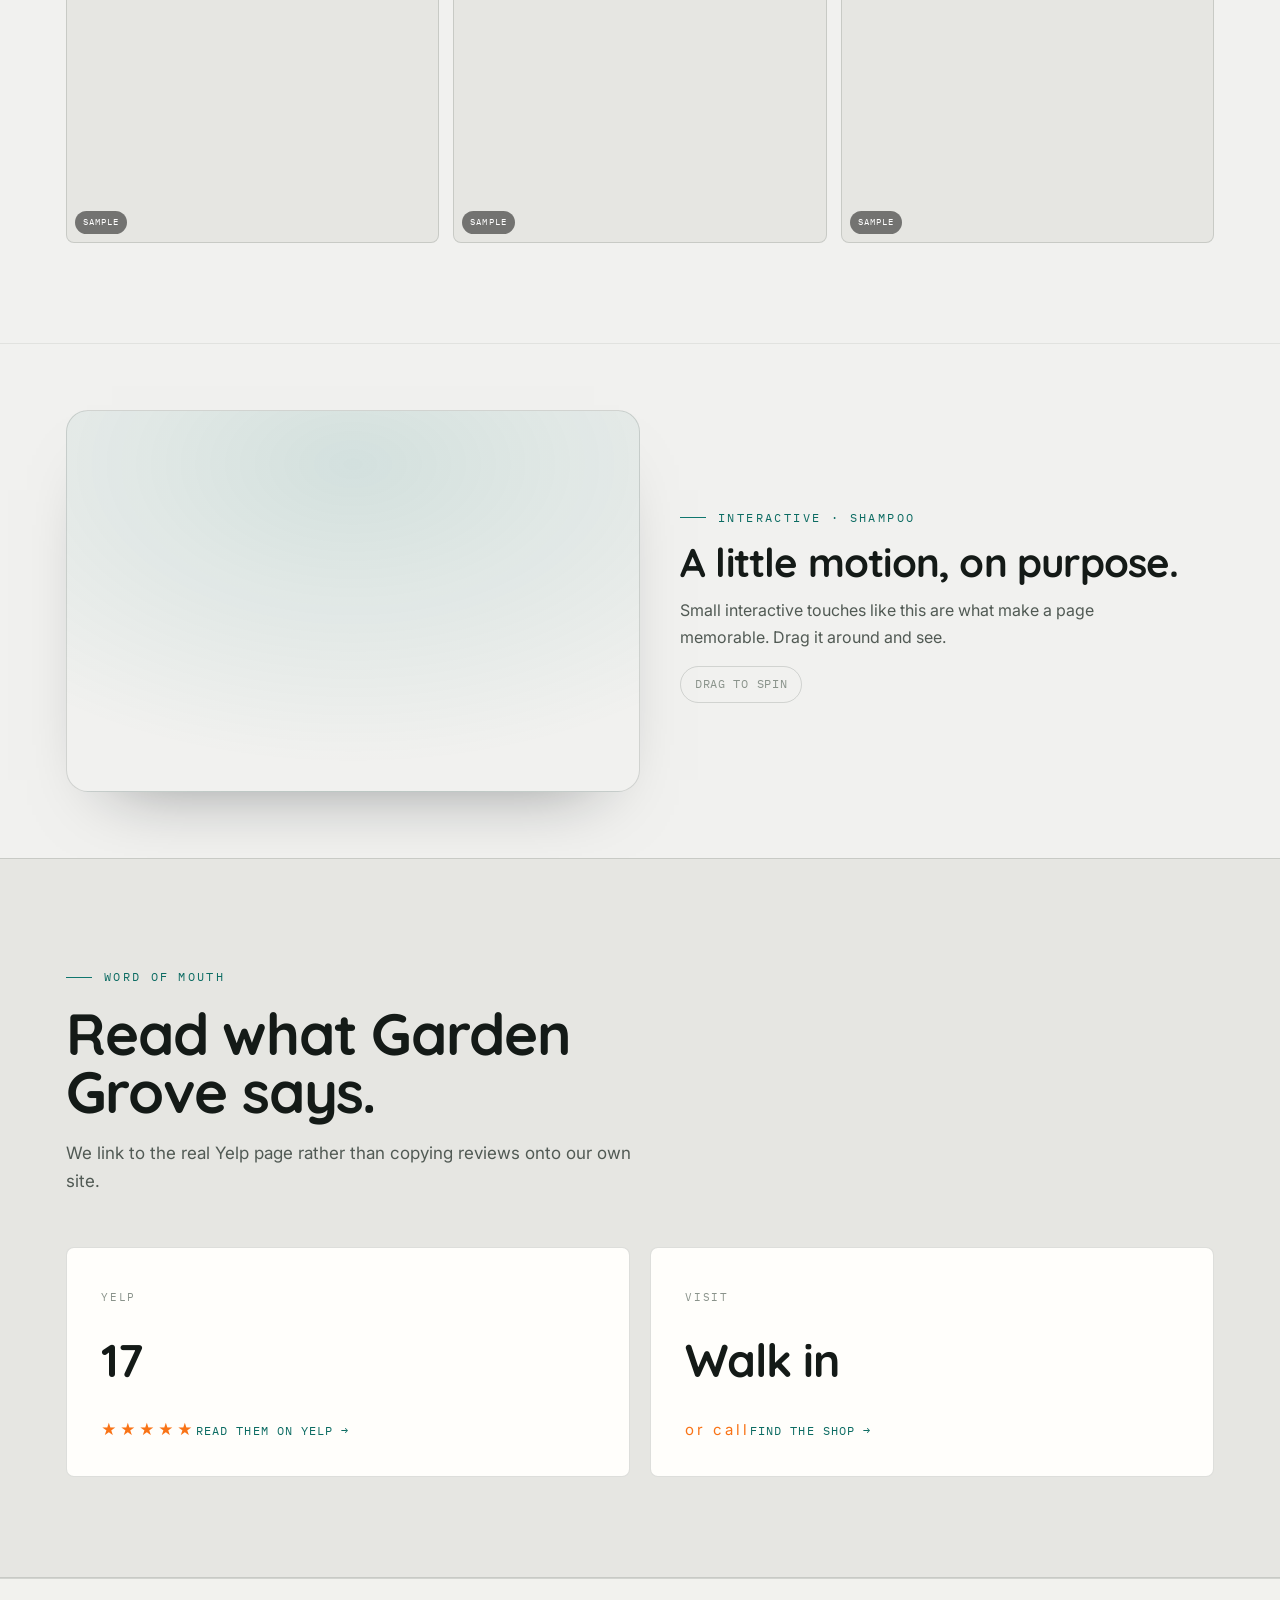
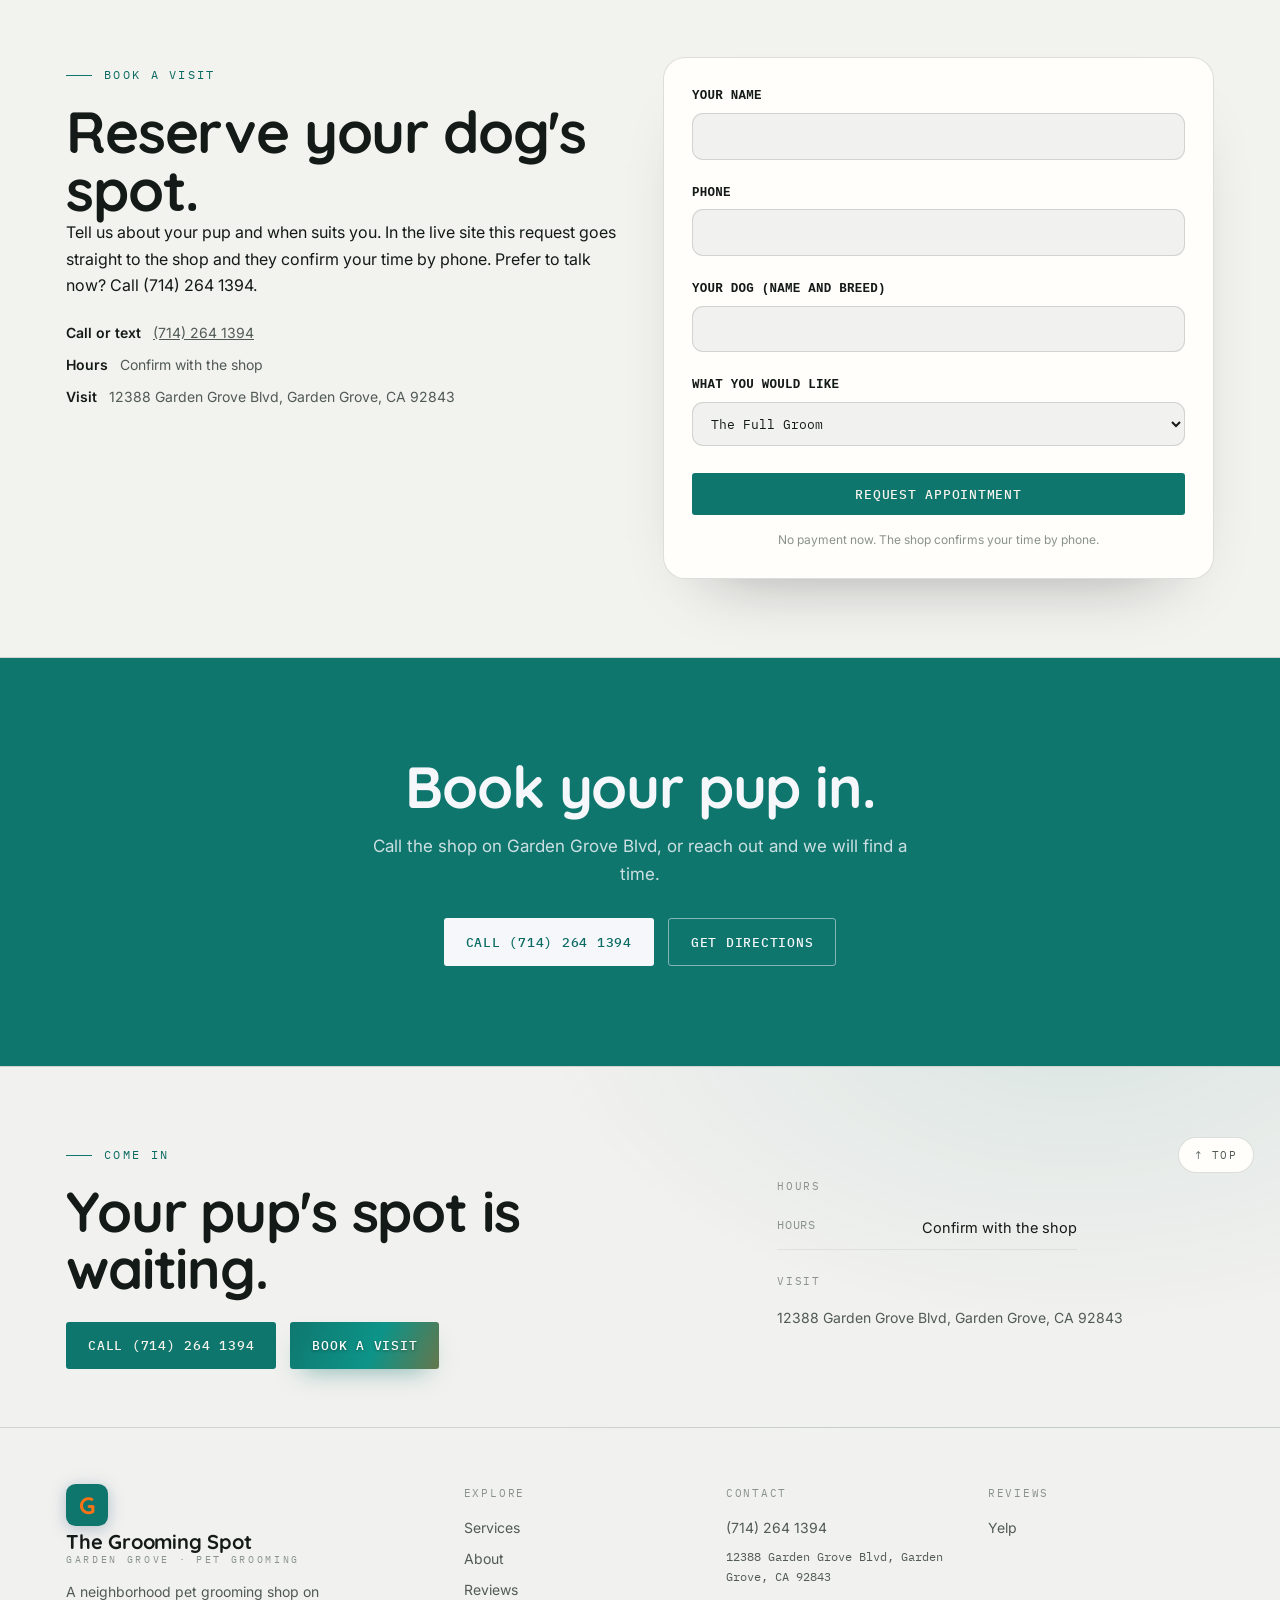
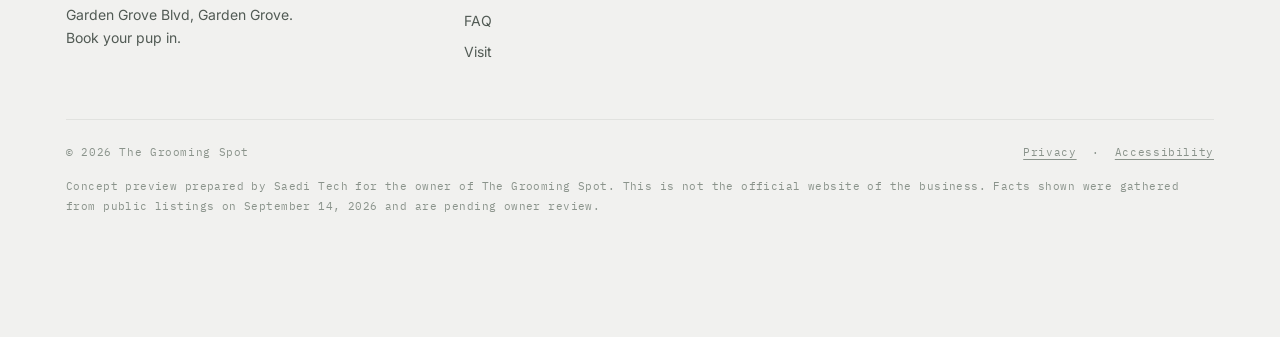
==== commit 3177b21c: "Fix 3D hero loading, page reveal, spread 3D across page, unique heroes, correct photos Co-Authored-B" ====
--- a/index.html
+++ b/index.html
@@ -178,10 +178,10 @@
   </div>
 </section>
 <section class="ctaband"><div class="wrap"><h2 class="up">Book your pup in.</h2><p class="up">Call the shop on Garden Grove Blvd, or reach out and we will find a time.</p><div class="cta up"><a class="btn btn-fill" href="tel:+17142641394">Call (714) 264 1394</a><a class="btn btn-line" href="visit.html">Get directions</a></div></div></section>
-</main><script type="module" src="assets/hero3d-generic.js?v=2"></script><script type="module" src="assets/objects3d.js?v=2"></script><footer>
+</main><script type="module" src="assets/hero3d-generic.js?v=3"></script><script type="module" src="assets/objects3d.js?v=3"></script><footer>
   <button class="backtop" id="backtop" aria-label="Back to top">↑ Top</button>
   <div class="foot-hero"><div class="wrap"><div class="foot-top">
-    <div class="foot-cta"><p class="kick">Come in</p><h2>Your pup's spot is waiting.</h2><div class="cta"><a class="btn btn-fill" href="tel:+17142641394">Call (714) 264 1394</a><a class="btn btn-line" href="visit.html">Find the shop</a></div></div>
+    <div class="foot-cta"><p class="kick">Come in</p><h2>Your pup's spot is waiting.</h2><div class="cta"><a class="btn btn-fill" href="tel:+17142641394">Call (714) 264 1394</a><a class="btn btn-book" href="index.html#book">Book a visit</a></div></div>
     <div class="foot-hours"><p class="ft">Hours</p><div class="hrow"><span>Hours</span><span>Confirm with the shop</span></div><p class="ft" style="margin-top:22px">Visit</p><p class="addr">12388 Garden Grove Blvd, Garden Grove, CA 92843</p></div>
   </div></div></div>
   <div class="wrap foot-main">
--- a/assets/site.css
+++ b/assets/site.css
@@ -84,7 +84,7 @@
 header.hero{position:relative;min-height:100svh;overflow:hidden}
 .sticky{position:relative;min-height:100svh;overflow:hidden;display:flex;align-items:center;padding:90px 0 44px}
 /* scroll-driven exploded 3D hero */
-header.hero.scroll3d{height:340vh;min-height:0}
+header.hero.scroll3d{height:340vh;min-height:0;overflow:visible}
 header.hero.scroll3d .sticky{position:sticky;top:0;height:100svh;min-height:0;padding:0}
 .callouts{position:absolute;z-index:2;top:50%;left:26px;transform:translateY(-50%);max-width:360px;opacity:0;pointer-events:none;will-change:opacity}
 .callouts h3{font-family:'Quicksand',sans-serif;font-weight:800;font-size:clamp(26px,3.2vw,40px);letter-spacing:-.02em;line-height:1.02;margin-bottom:18px}
@@ -430,3 +430,17 @@
 .btn-book:hover{background-position:100% 50%;transform:translateY(-1px);box-shadow:0 18px 32px -12px color-mix(in srgb,var(--indigo) 62%,transparent)}
 .btn-book:active{transform:translateY(0)}
 .navlinks a[href$="#book"],.navlinks a[href$="#book"]:hover{color:var(--shu-tx);font-weight:600}
+
+/* ---- hero overlap fix: reserve header space + fit tall headlines (desktop) ---- */
+@media (min-width:941px){
+  header.hero.scroll3d .sticky{padding:126px 0 64px !important;align-items:center}
+  header.hero.scroll3d h1{font-size:clamp(44px,5.6vw,74px)}
+  .callouts{top:calc(50% + 30px)}
+}
+
+/* ---- prominent animated Book pill in header nav ---- */
+.navlinks a[href$="#book"]{background:linear-gradient(115deg,var(--indigo),var(--shu));color:#fff !important;padding:9px 18px;border-radius:40px;text-shadow:0 1px 2px rgba(0,0,0,.3);box-shadow:0 8px 18px -9px color-mix(in srgb,var(--indigo) 55%,transparent);background-size:160% 160%;background-position:0% 50%;transition:background-position .55s var(--ease),transform .2s,box-shadow .3s}
+.navlinks a[href$="#book"]:hover{background-position:100% 50%;transform:translateY(-1px);box-shadow:0 12px 22px -9px color-mix(in srgb,var(--indigo) 62%,transparent)}
+.navlinks a[href$="#book"]::after{display:none !important}
+/* ---- footer reveal + CTA polish ---- */
+.foot-hero .foot-cta h2{transition:transform .7s var(--ease),opacity .7s var(--ease)}
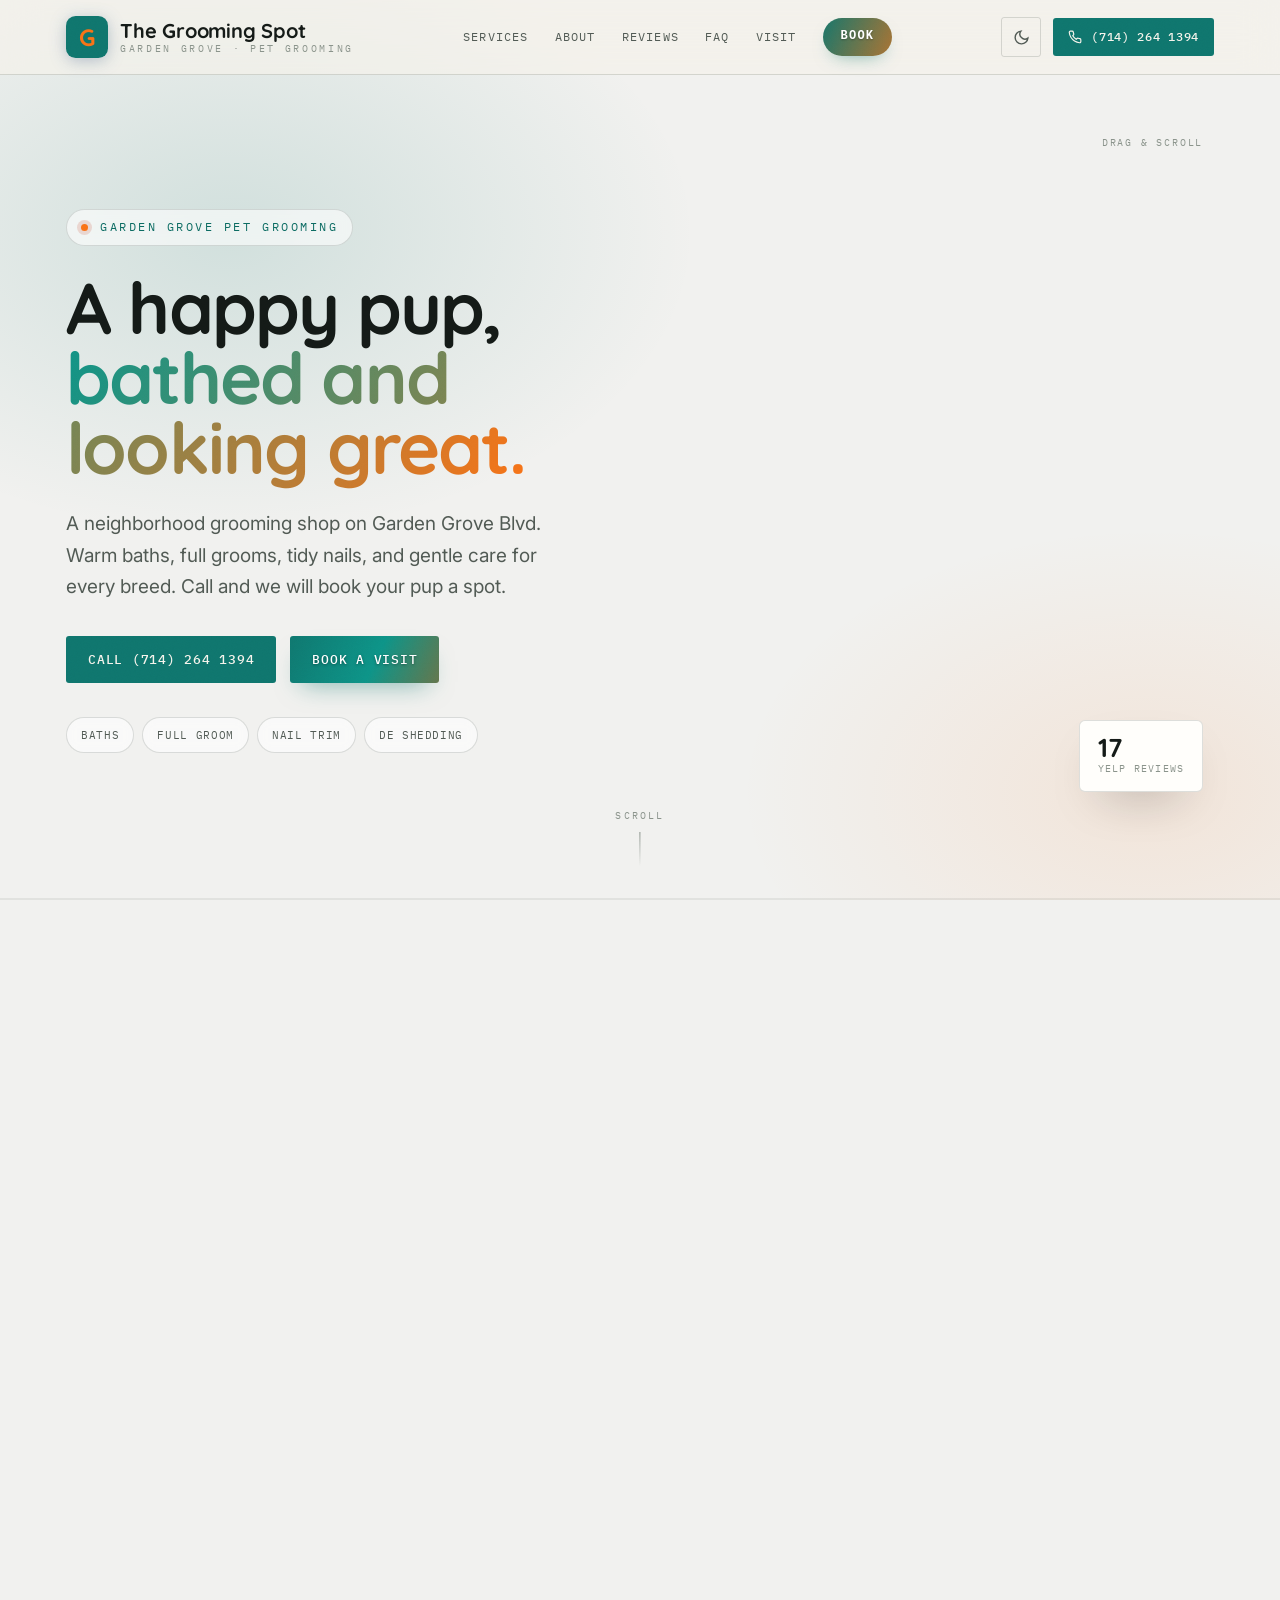
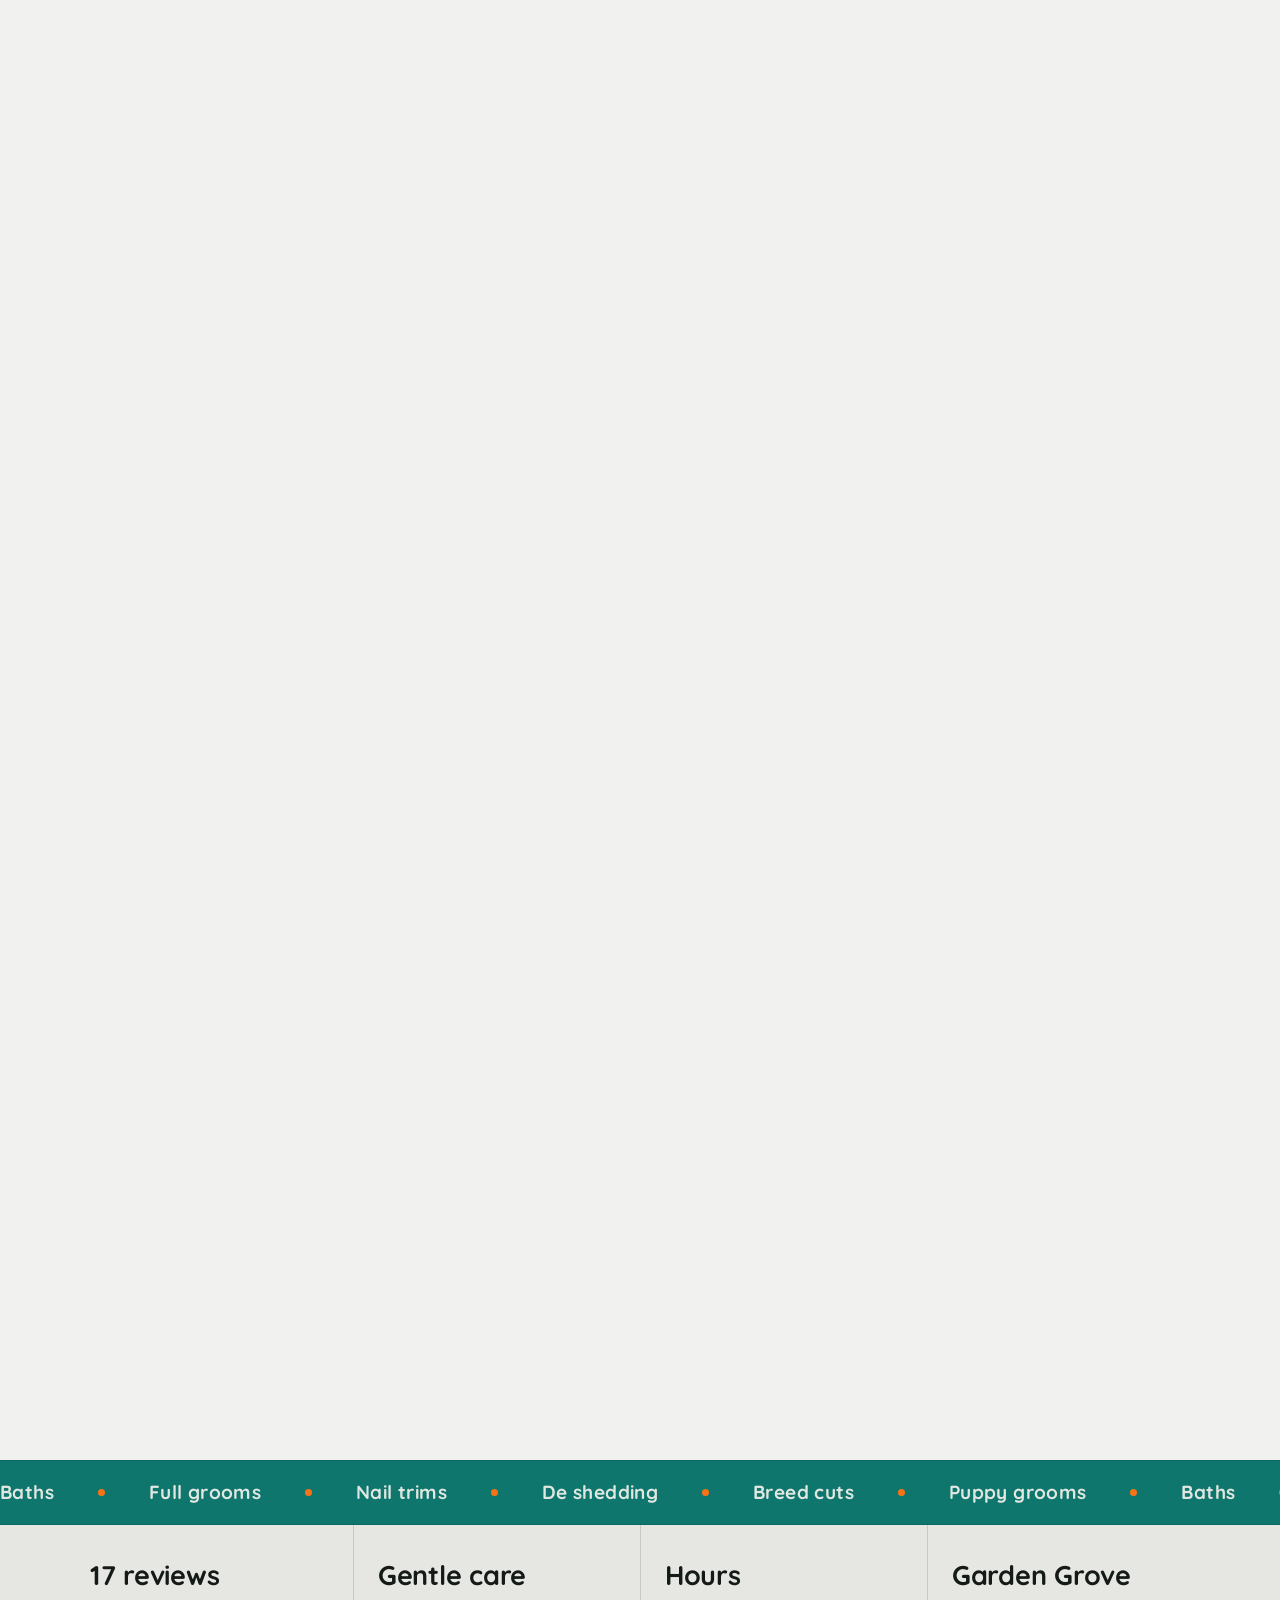
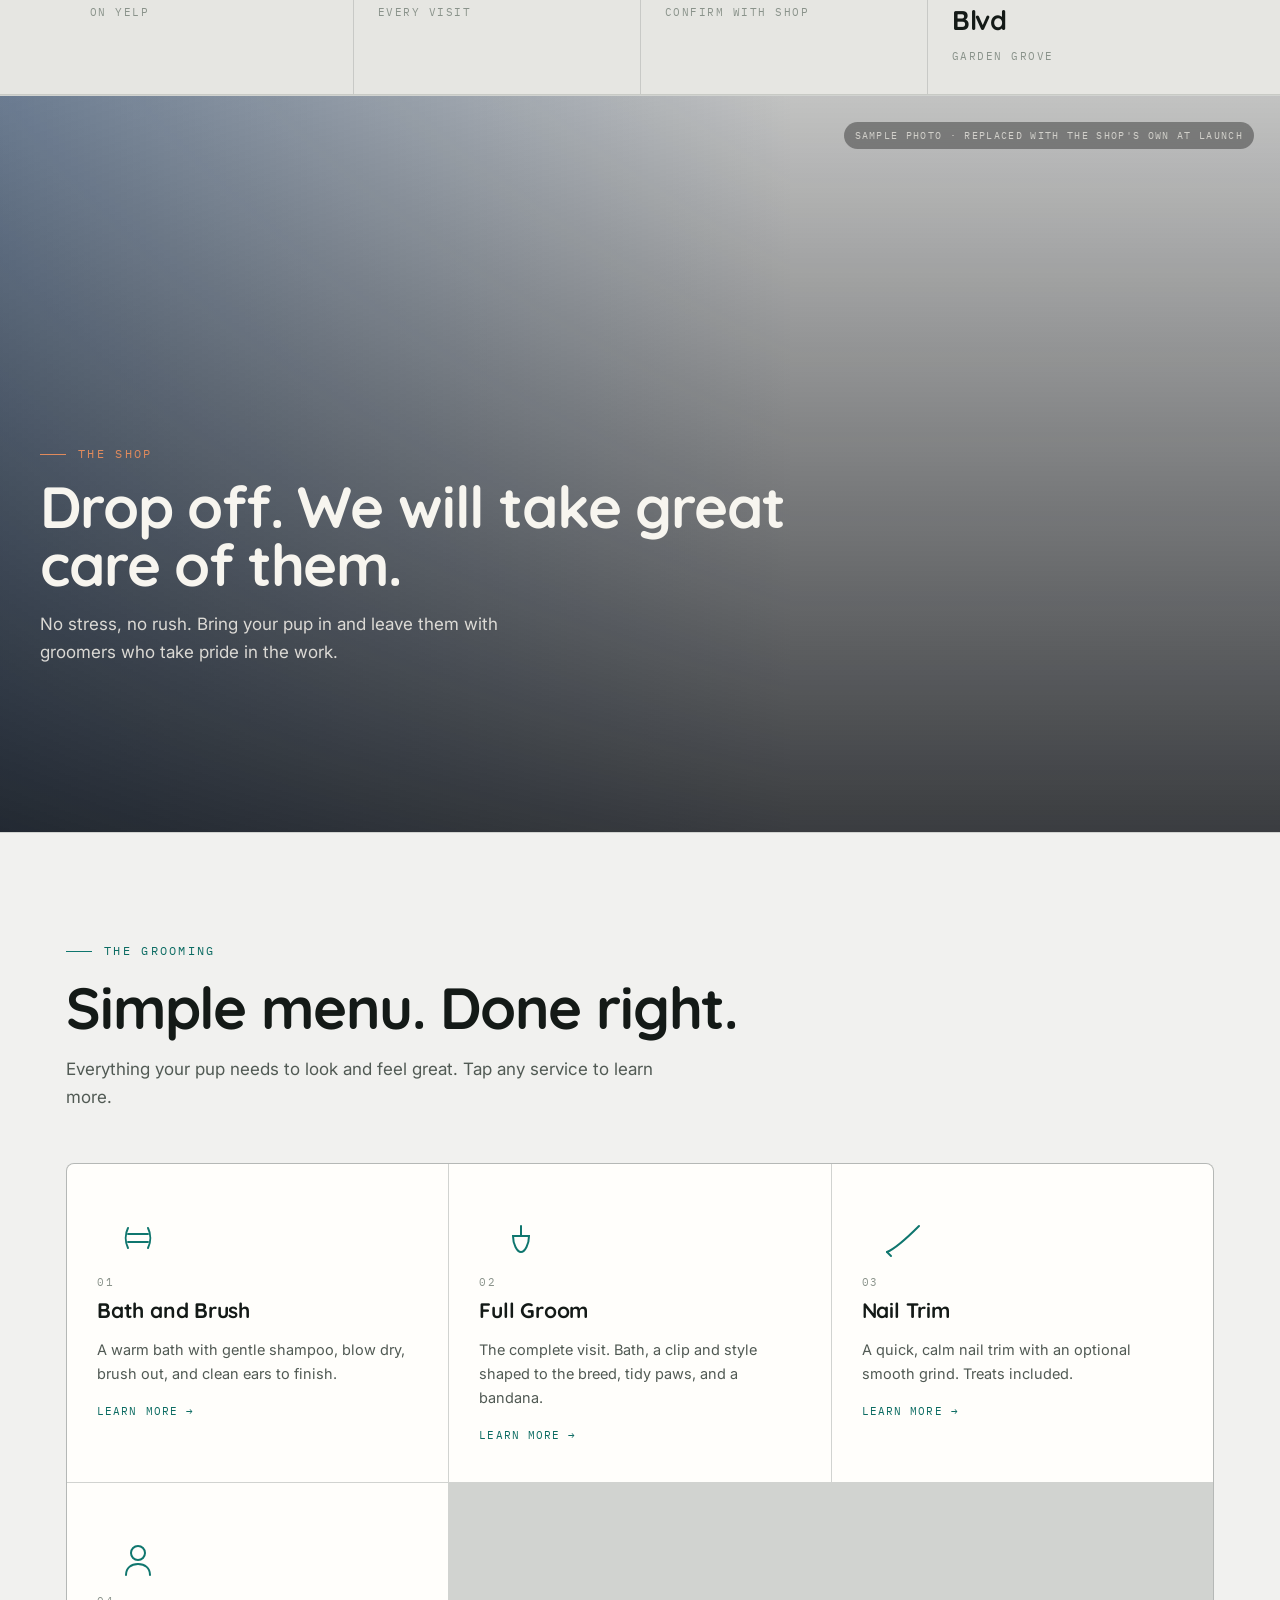
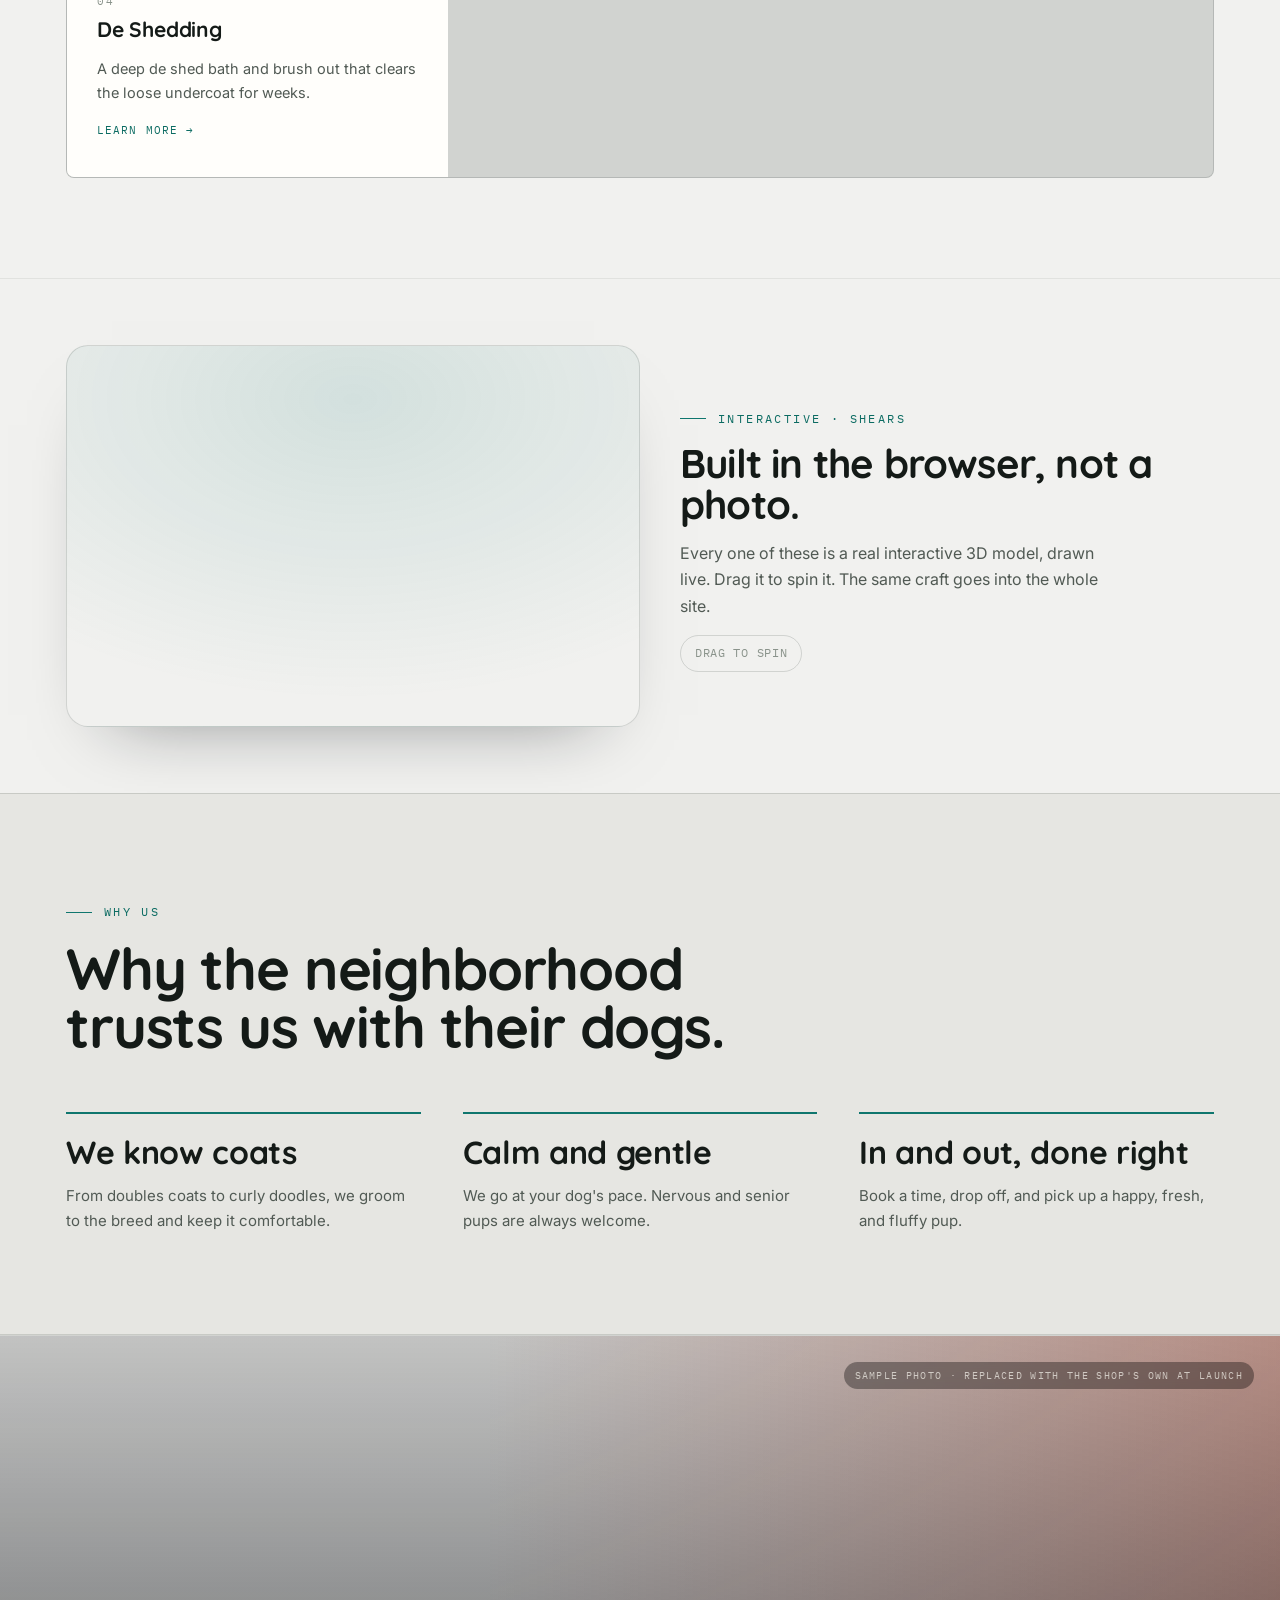
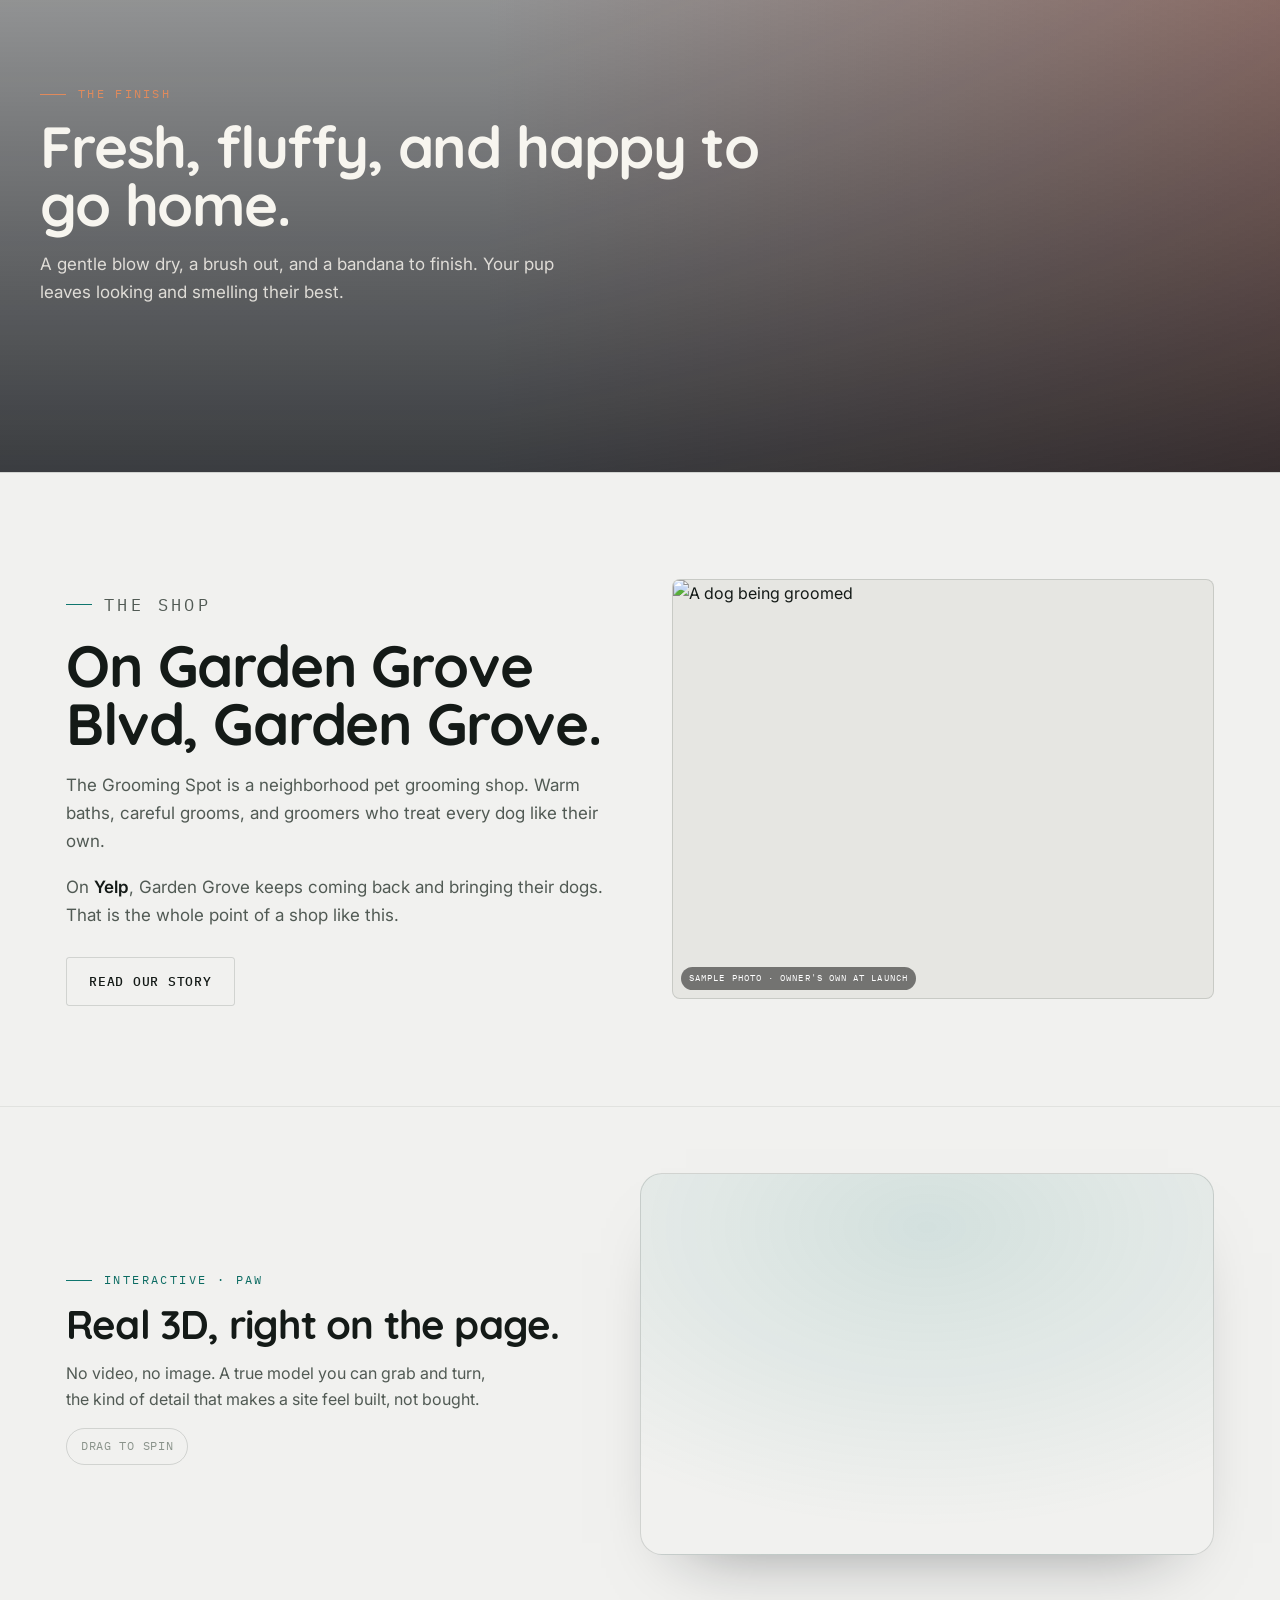
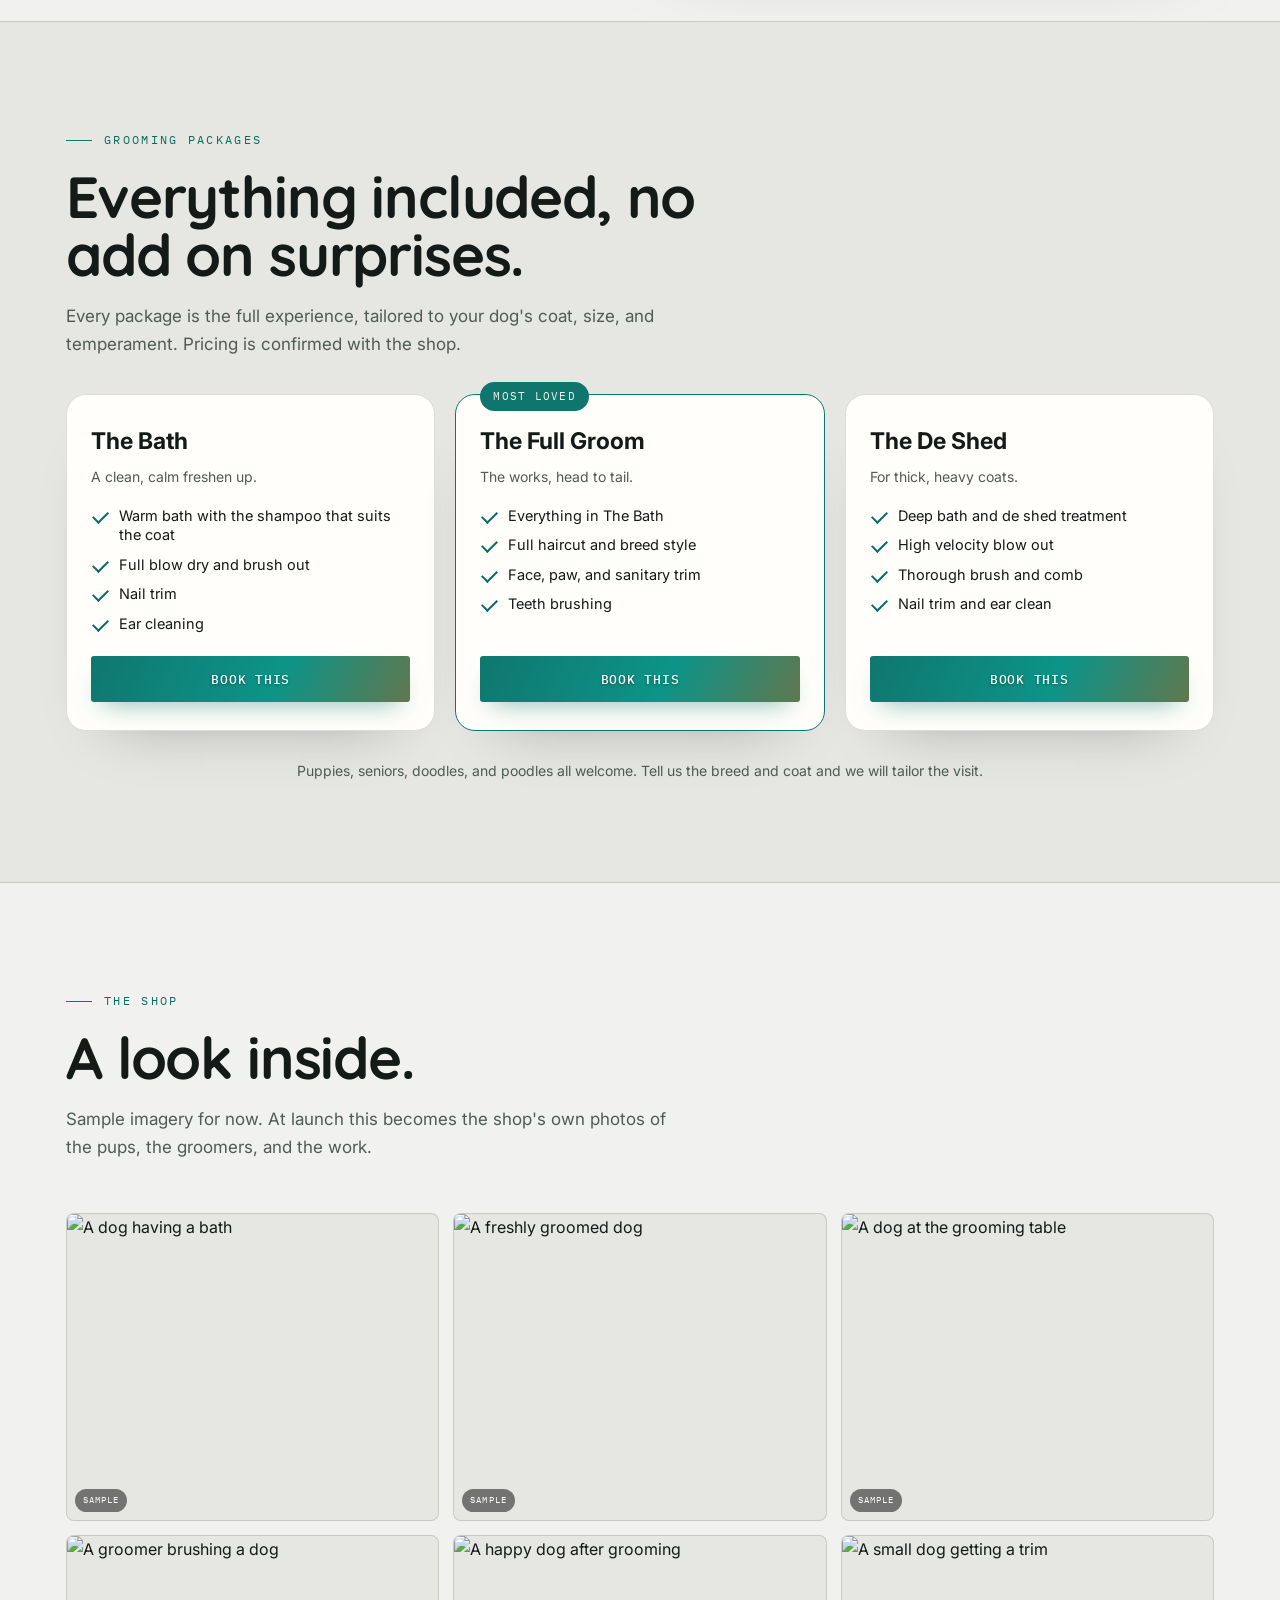
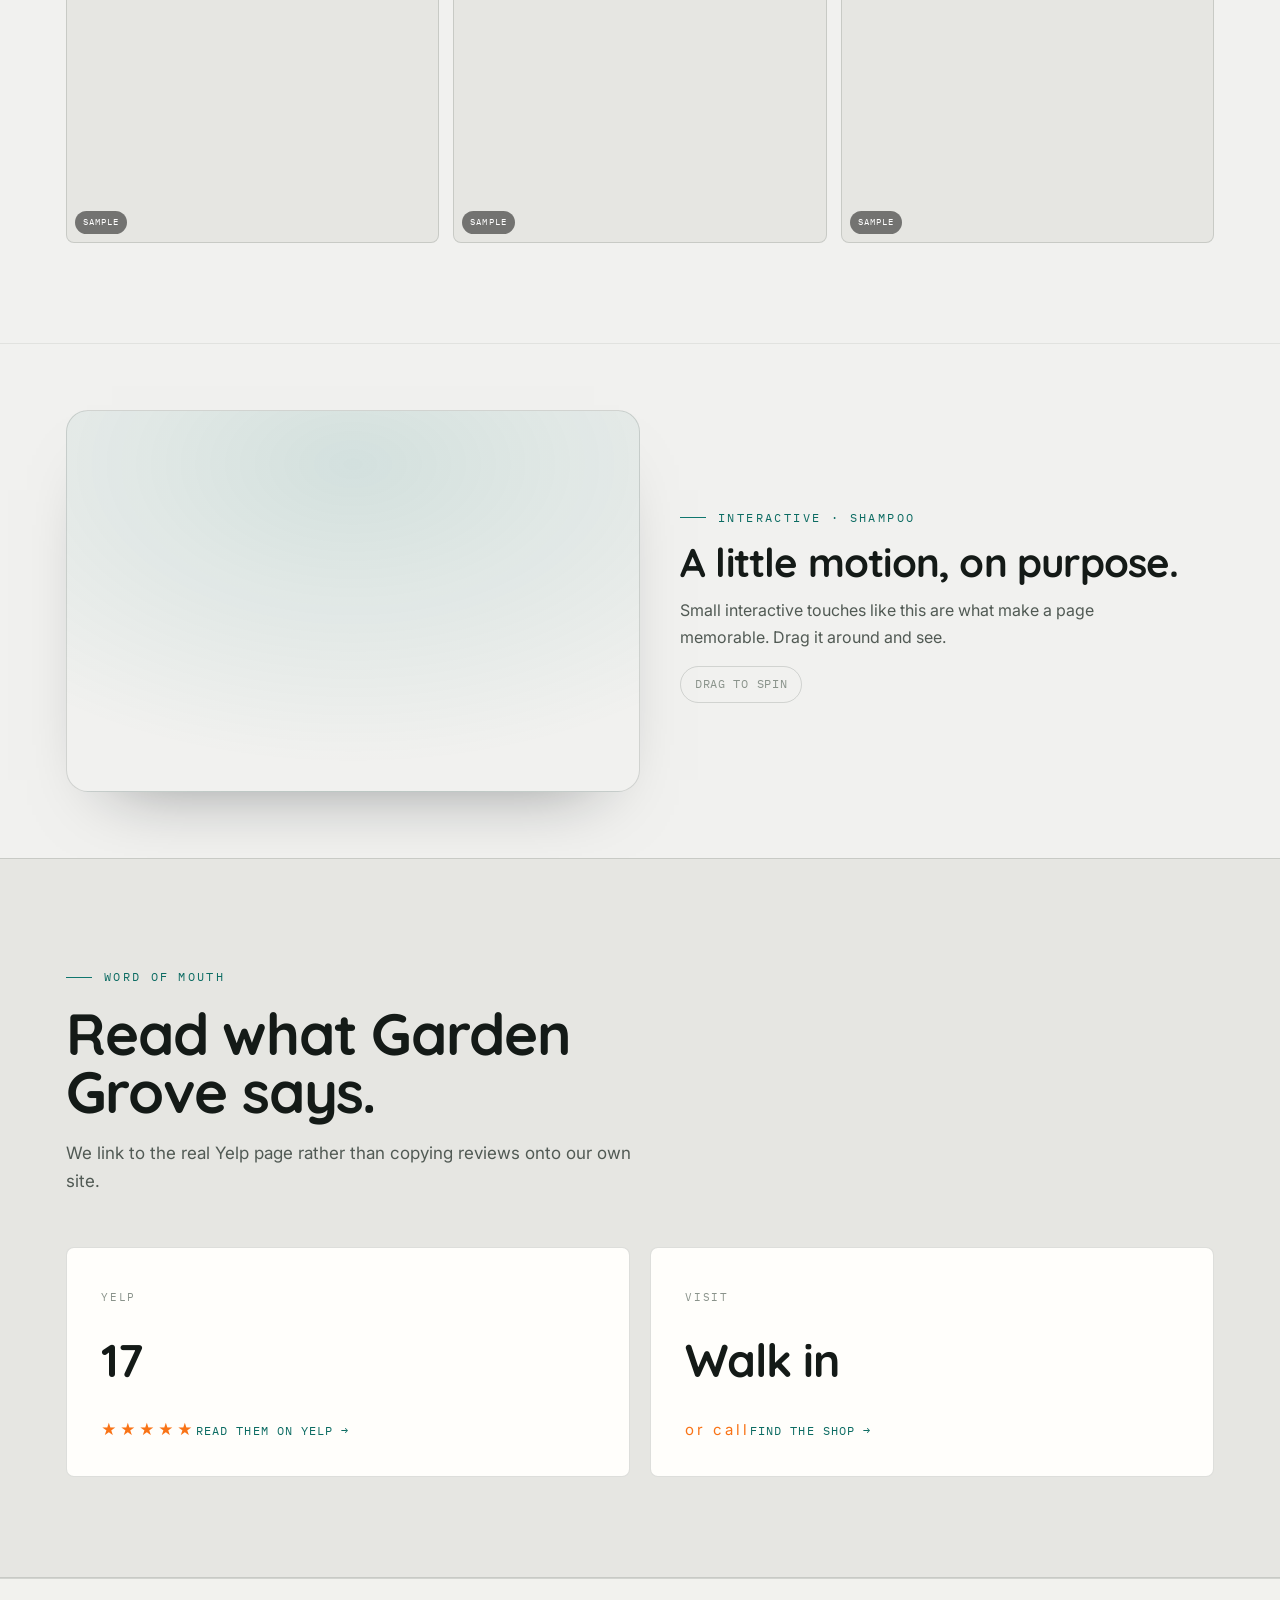
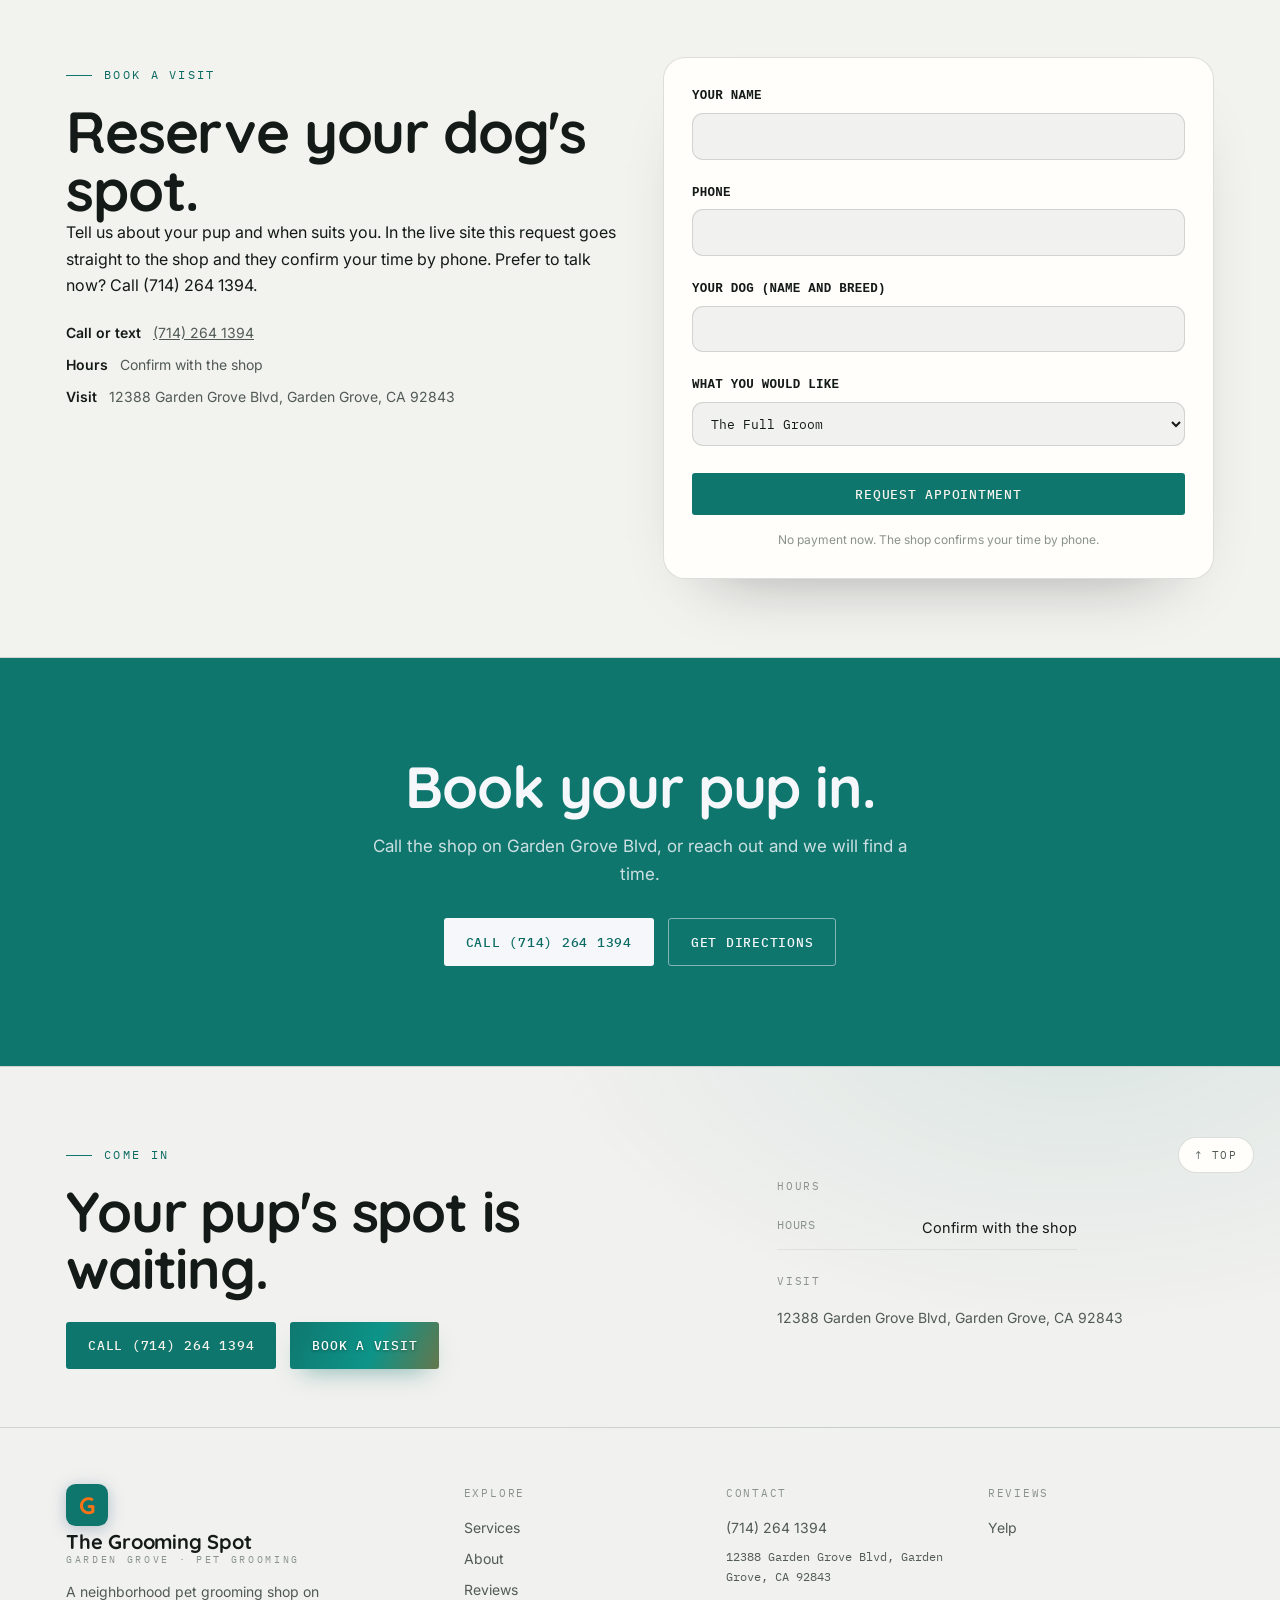
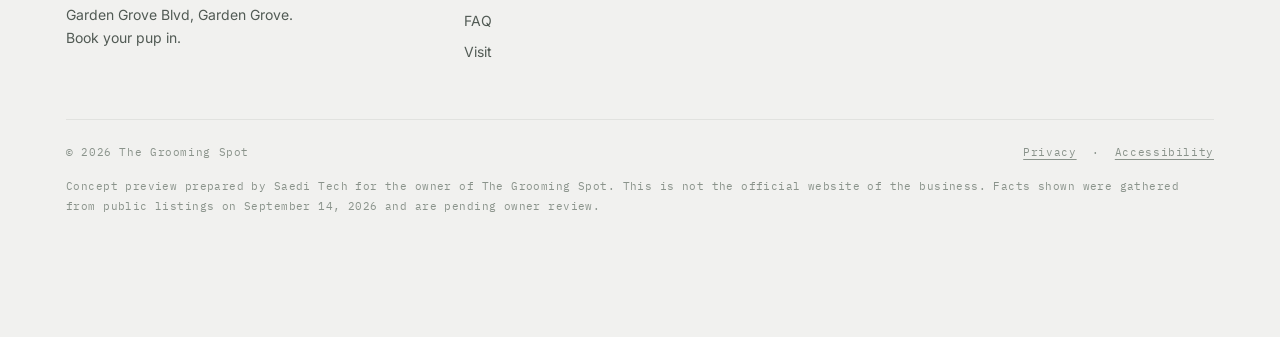
==== commit 0138a120: "Fix 3D hero loading, page reveal, spread 3D across page, unique heroes, correct photos Co-Authored-B" ====
--- a/index.html
+++ b/index.html
@@ -16,7 +16,7 @@
 </head>
 <body>
 <a class="skip" href="#main">Skip to content</a>
-<header class="sitehead" id="sitehead"><div class="topbar"><div class="wrap tbin"><span class="tb-l"><b>Neighborhood pet grooming</b> · Garden Grove</span><span class="tb-r"><span>Appointments welcome</span><span class="dot2"></span><a href="tel:+17142641394">(714) 264 1394</a></span></div></div>
+<header class="sitehead" id="sitehead">
 <nav class="top" aria-label="Main">
   <div class="wrap navin">
     <a class="logo" href="index.html" aria-label="The Grooming Spot, home"><svg class="emblem" viewBox="0 0 48 48" aria-hidden="true"><rect width="48" height="48" rx="11" fill="var(--indigo)"/><text x="24" y="34" font-size="27" text-anchor="middle" fill="var(--shu)" font-family="Quicksand,sans-serif" font-weight="800">G</text></svg><span class="wm"><span class="n">The Grooming Spot</span><span class="s">Garden Grove · Pet Grooming</span></span></a>
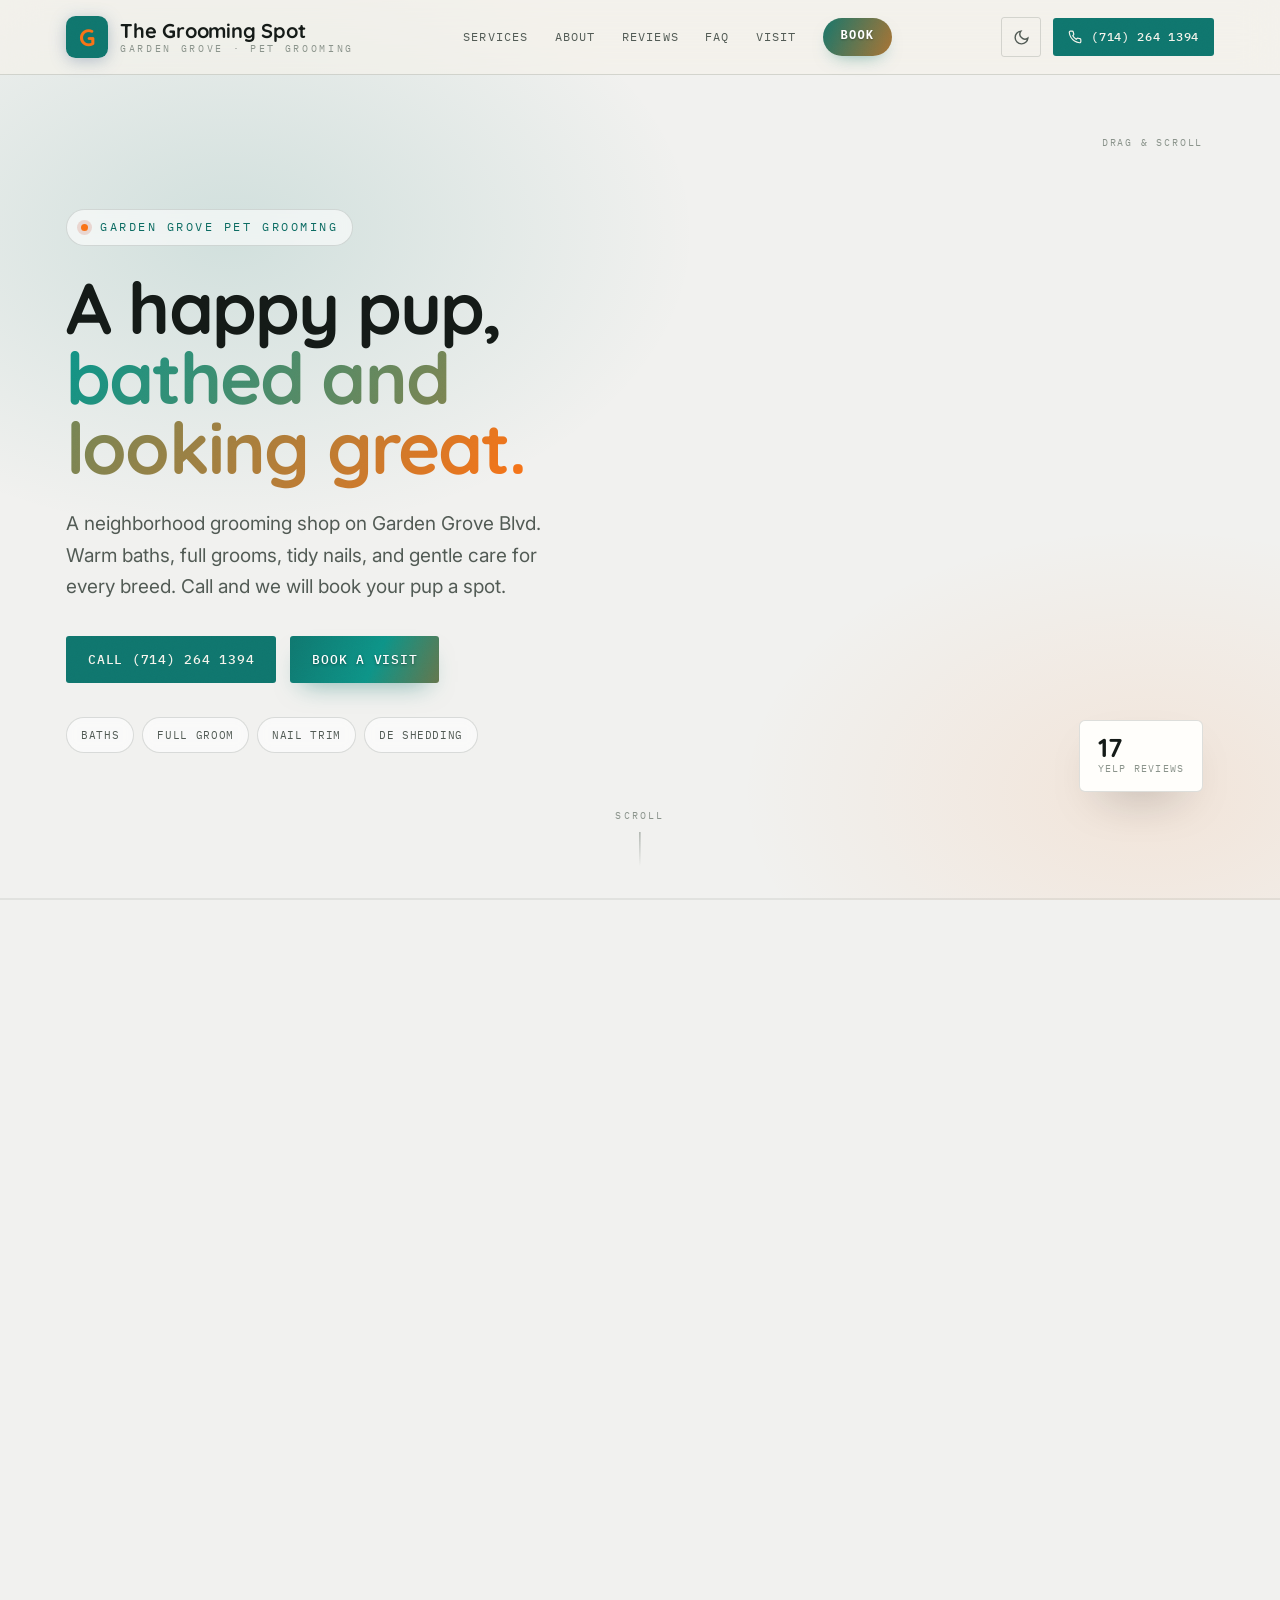
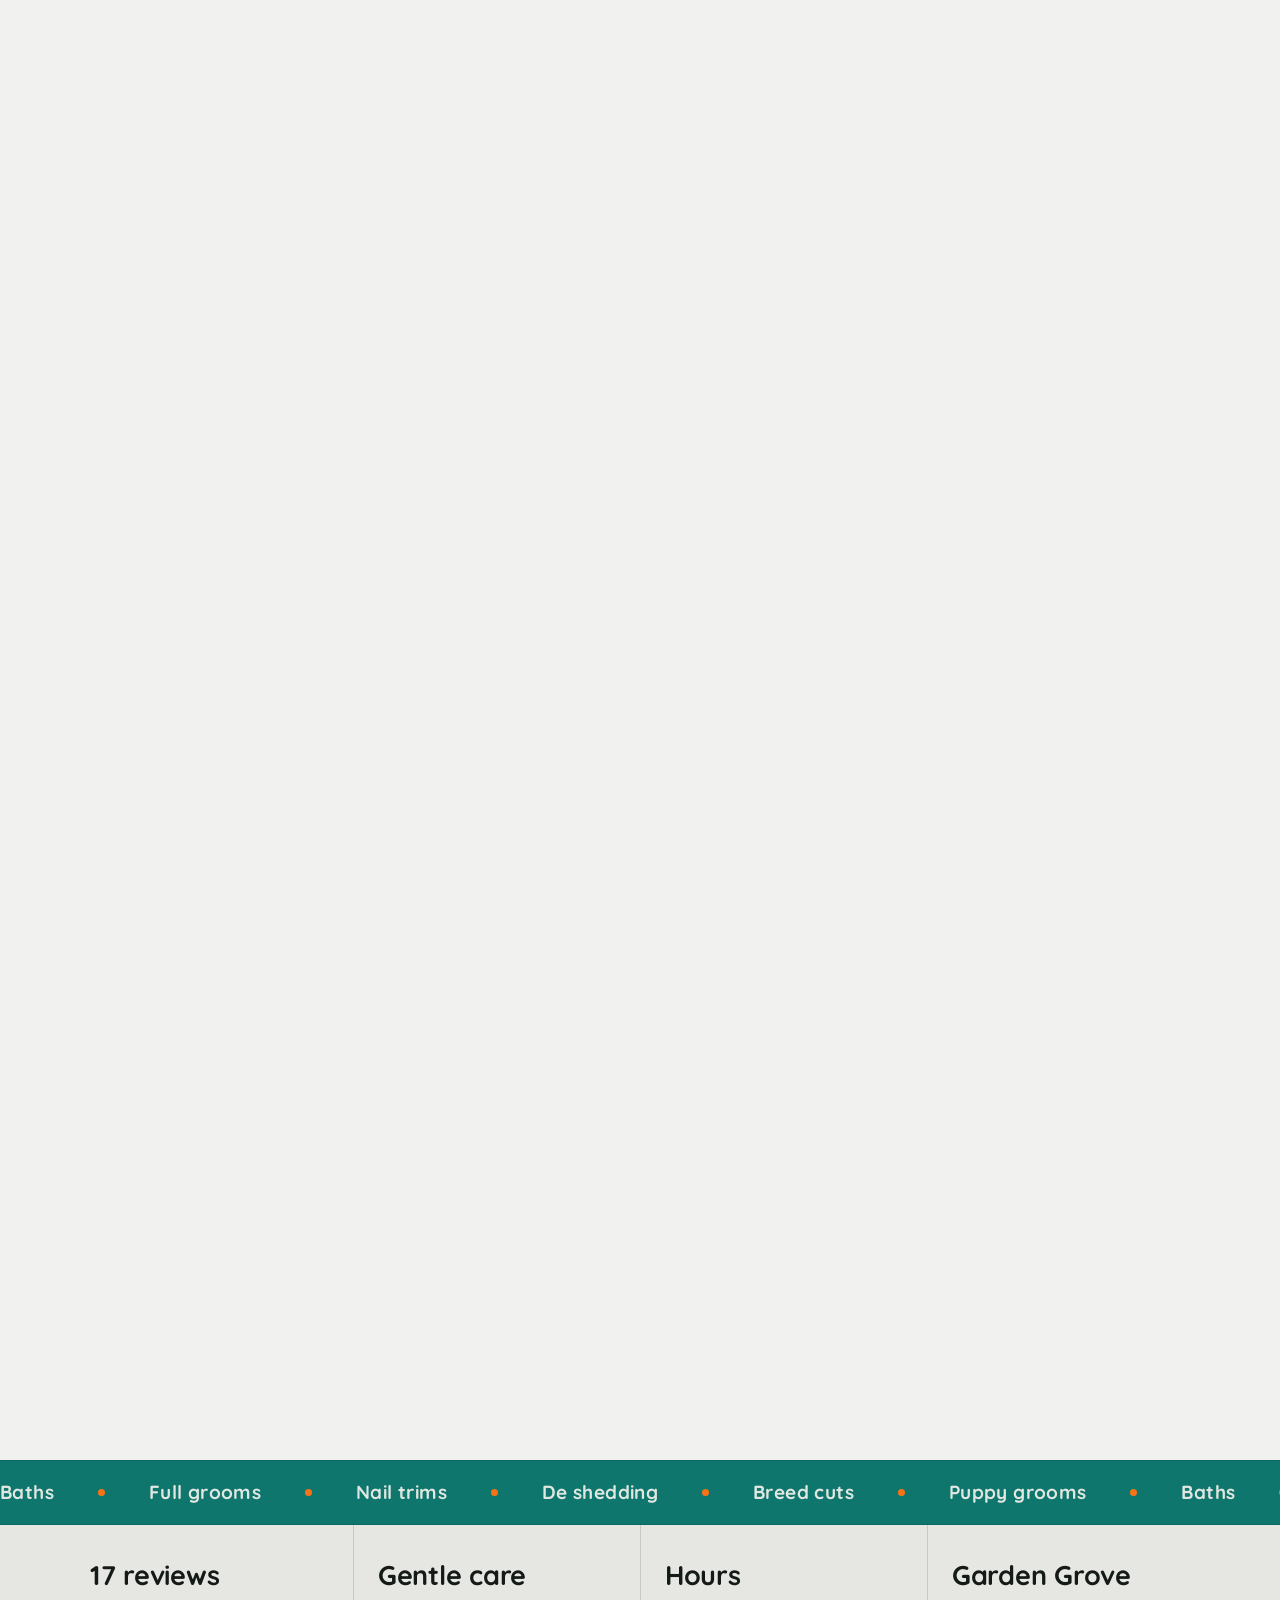
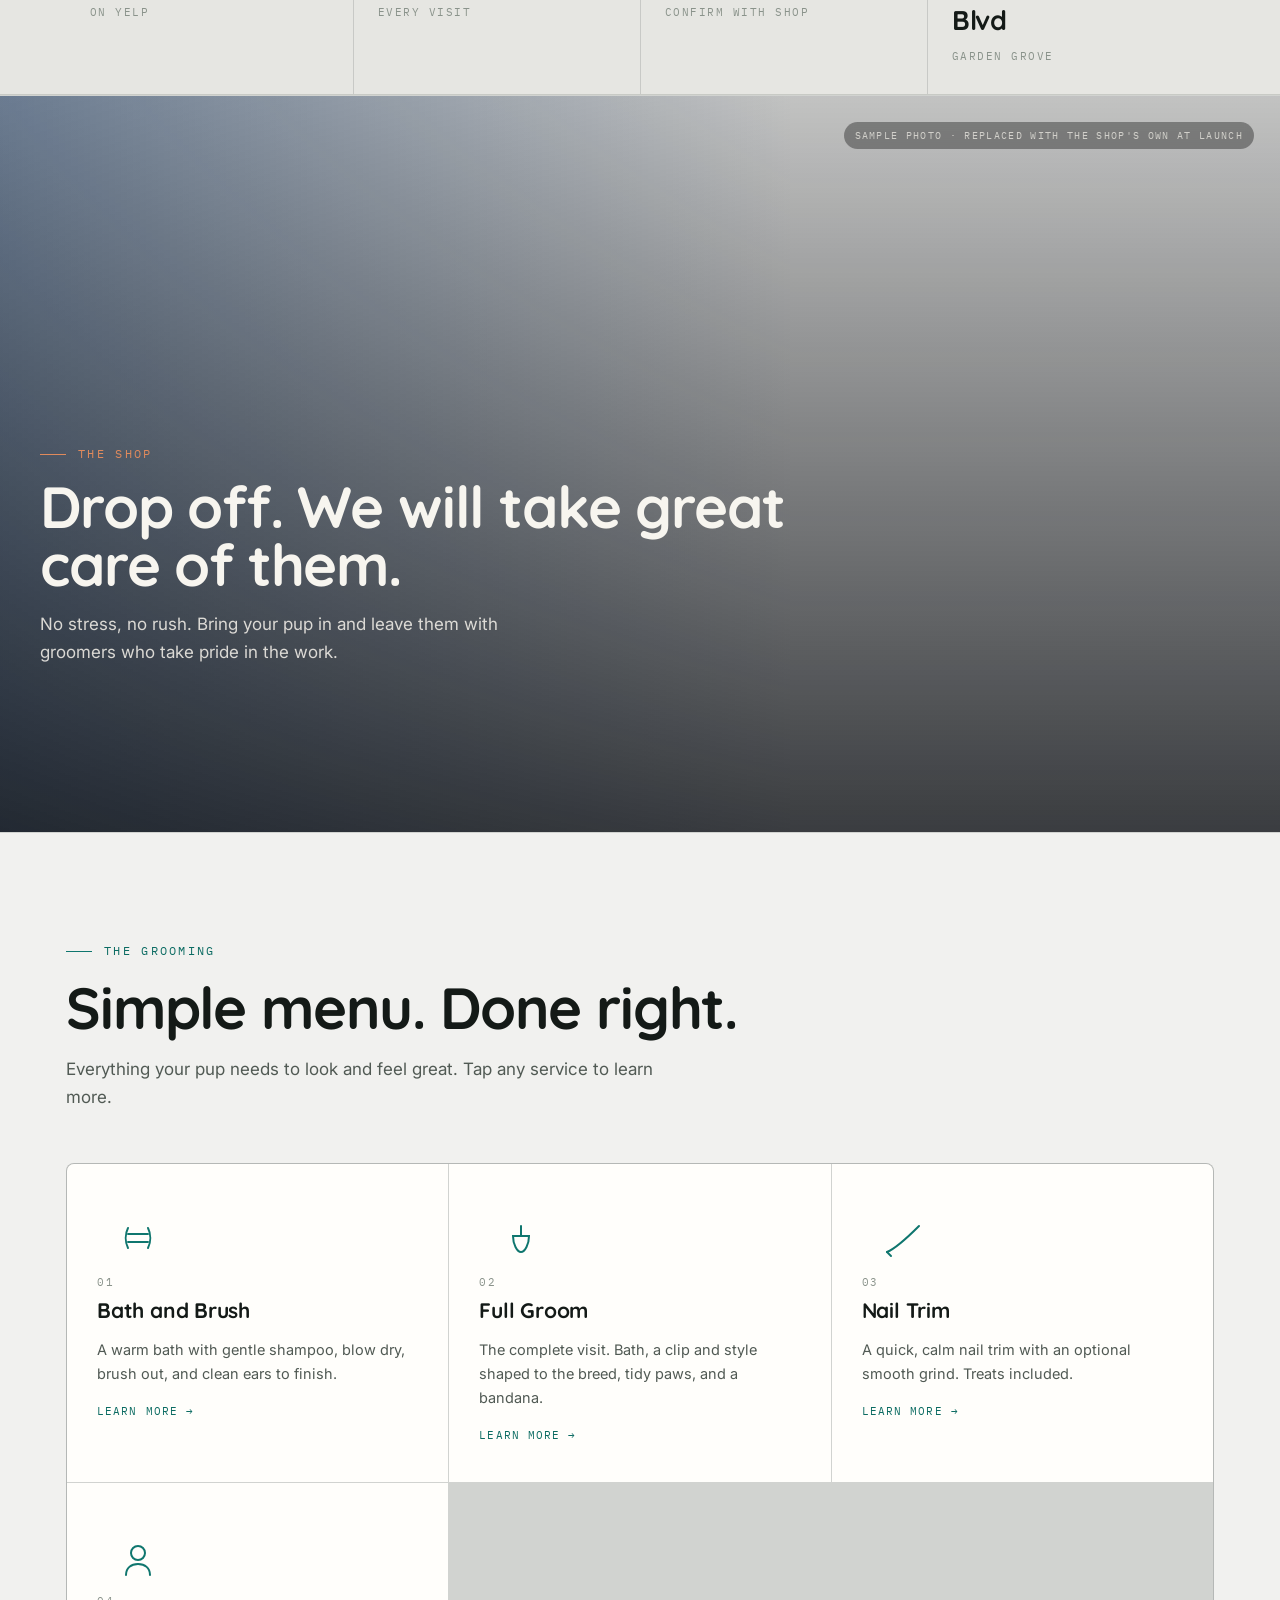
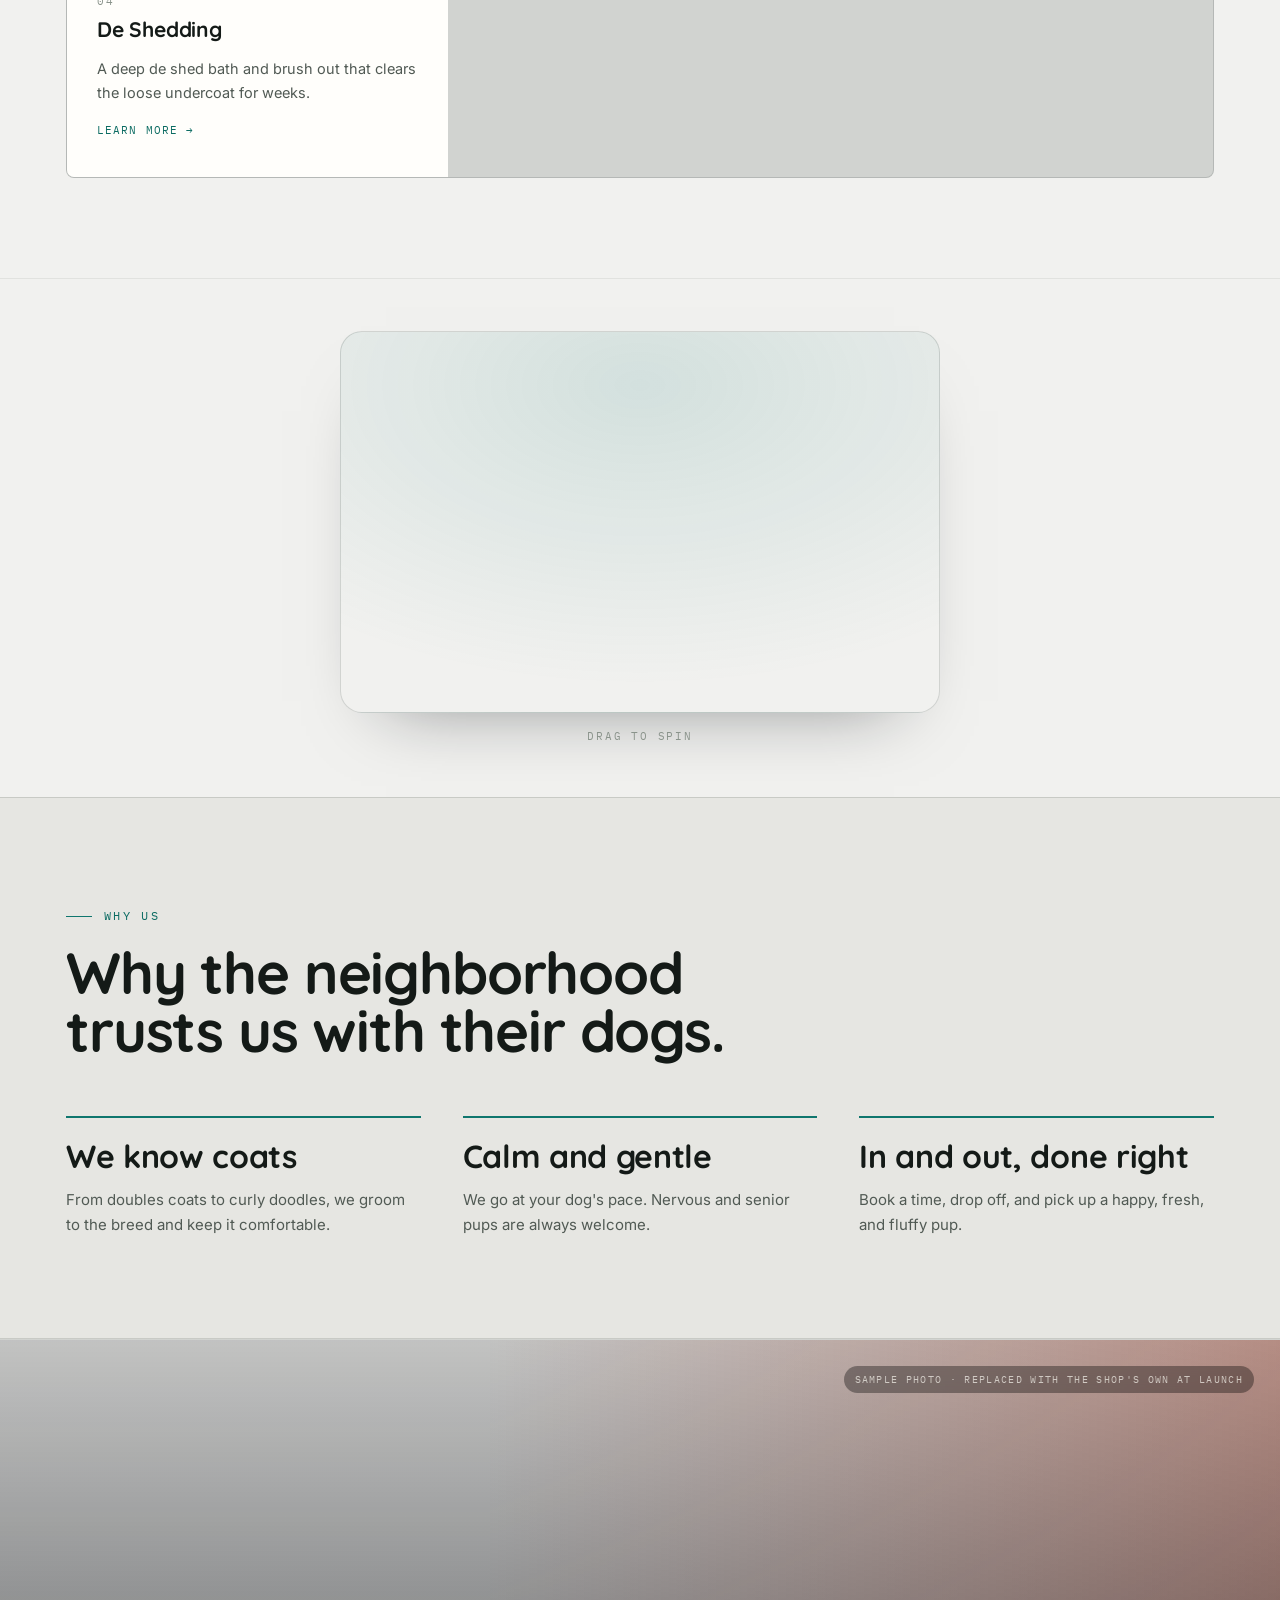
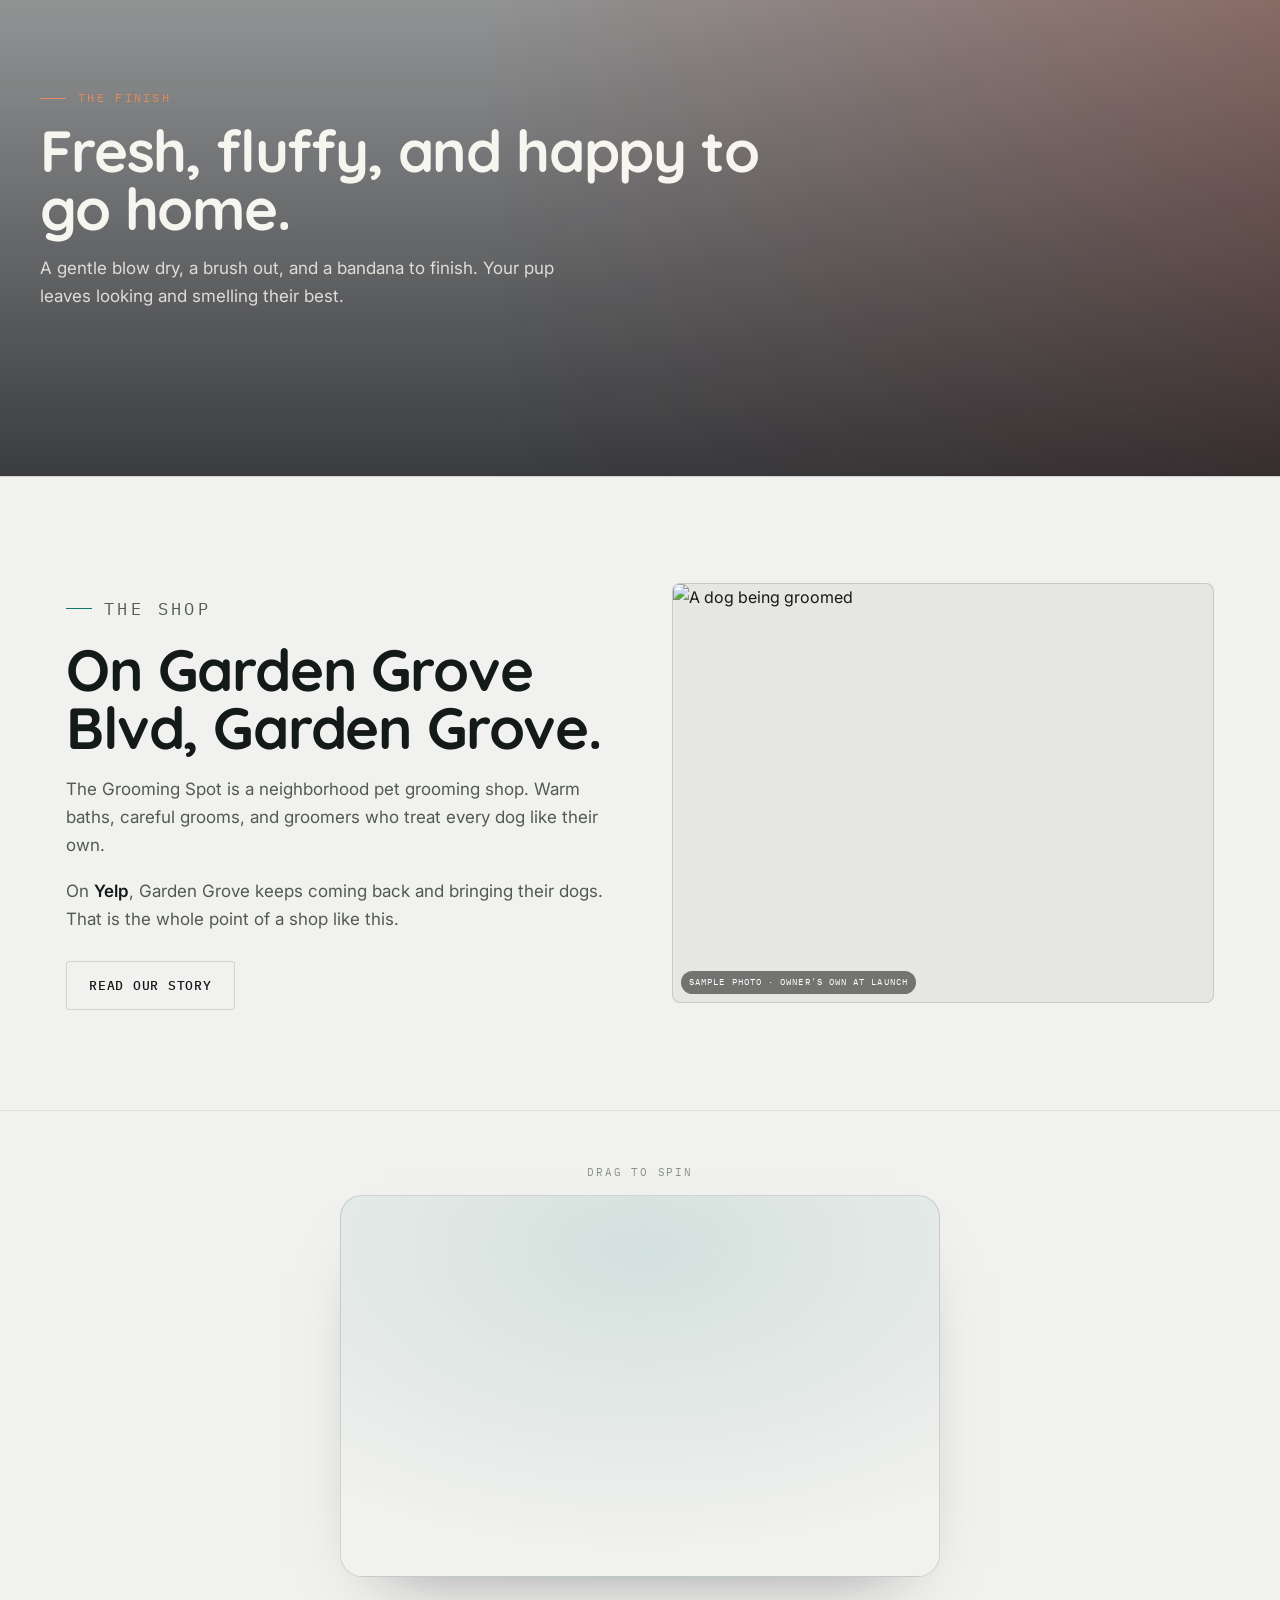
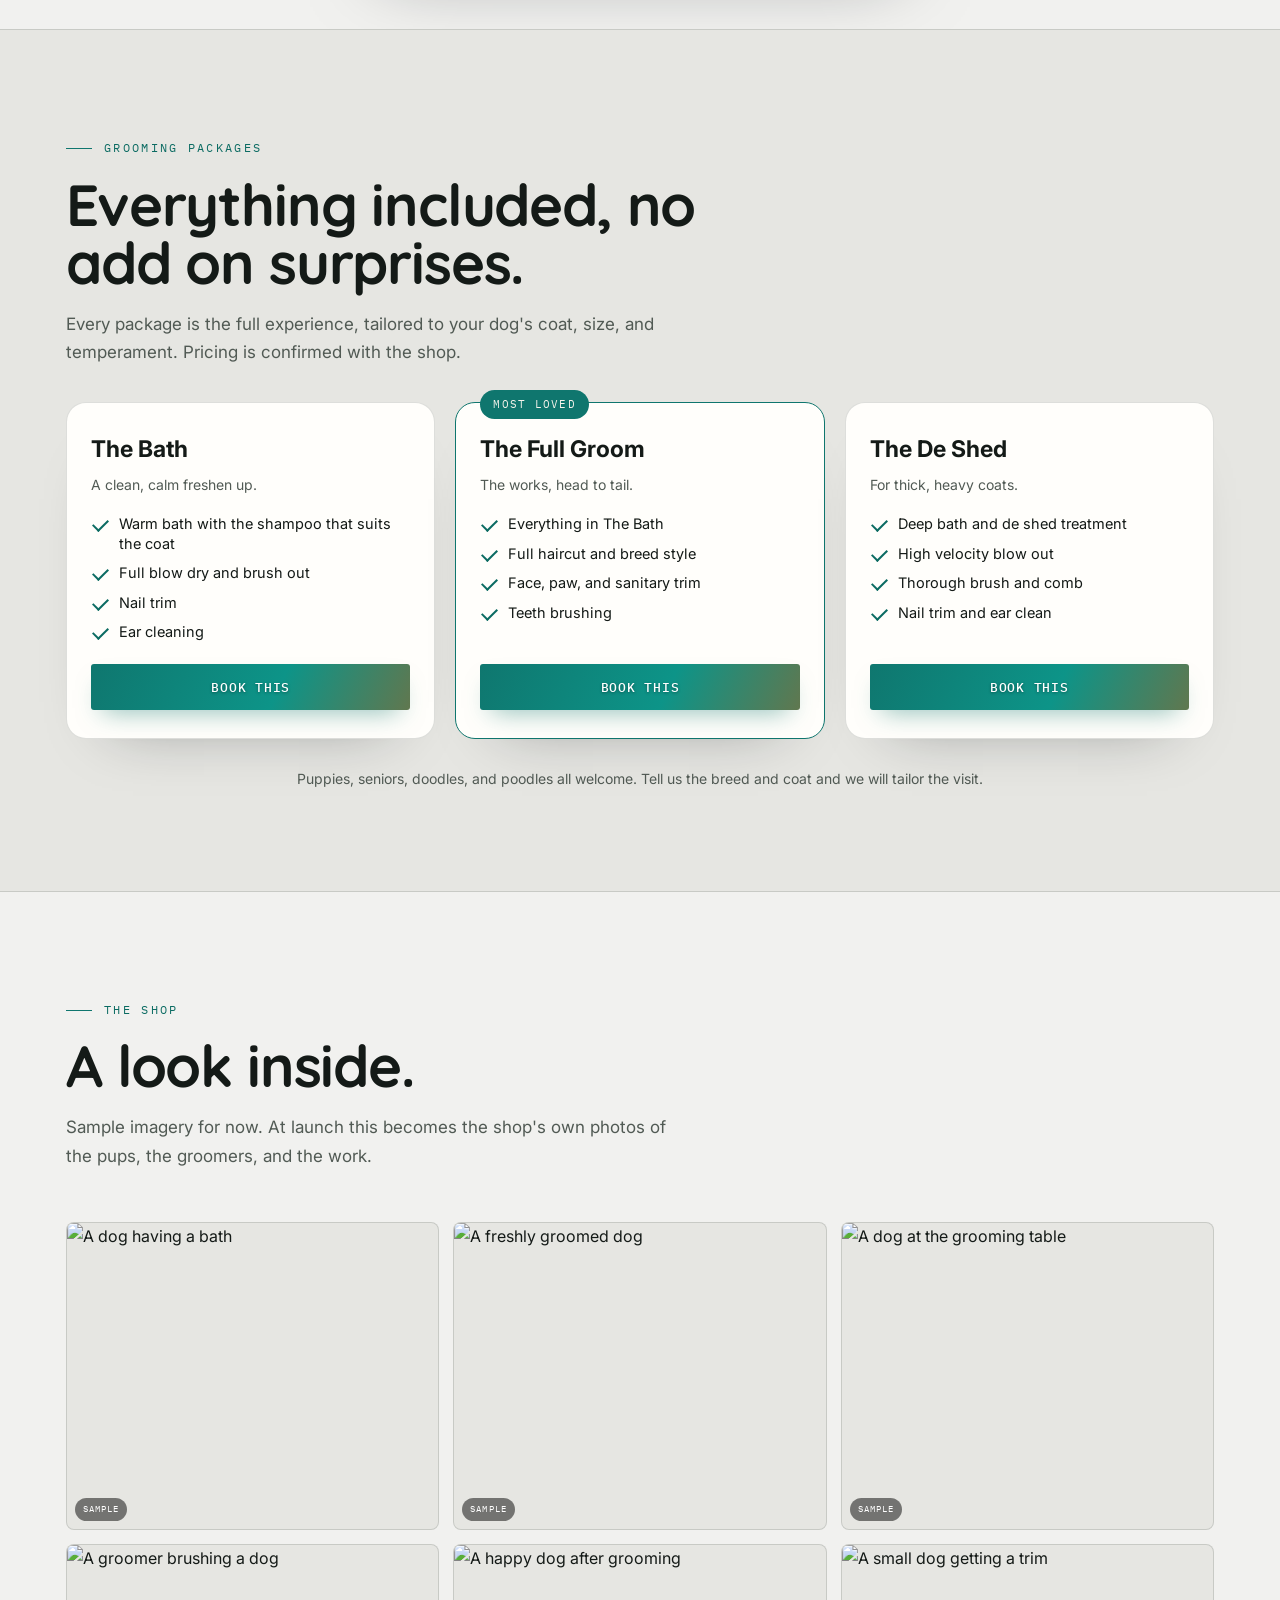
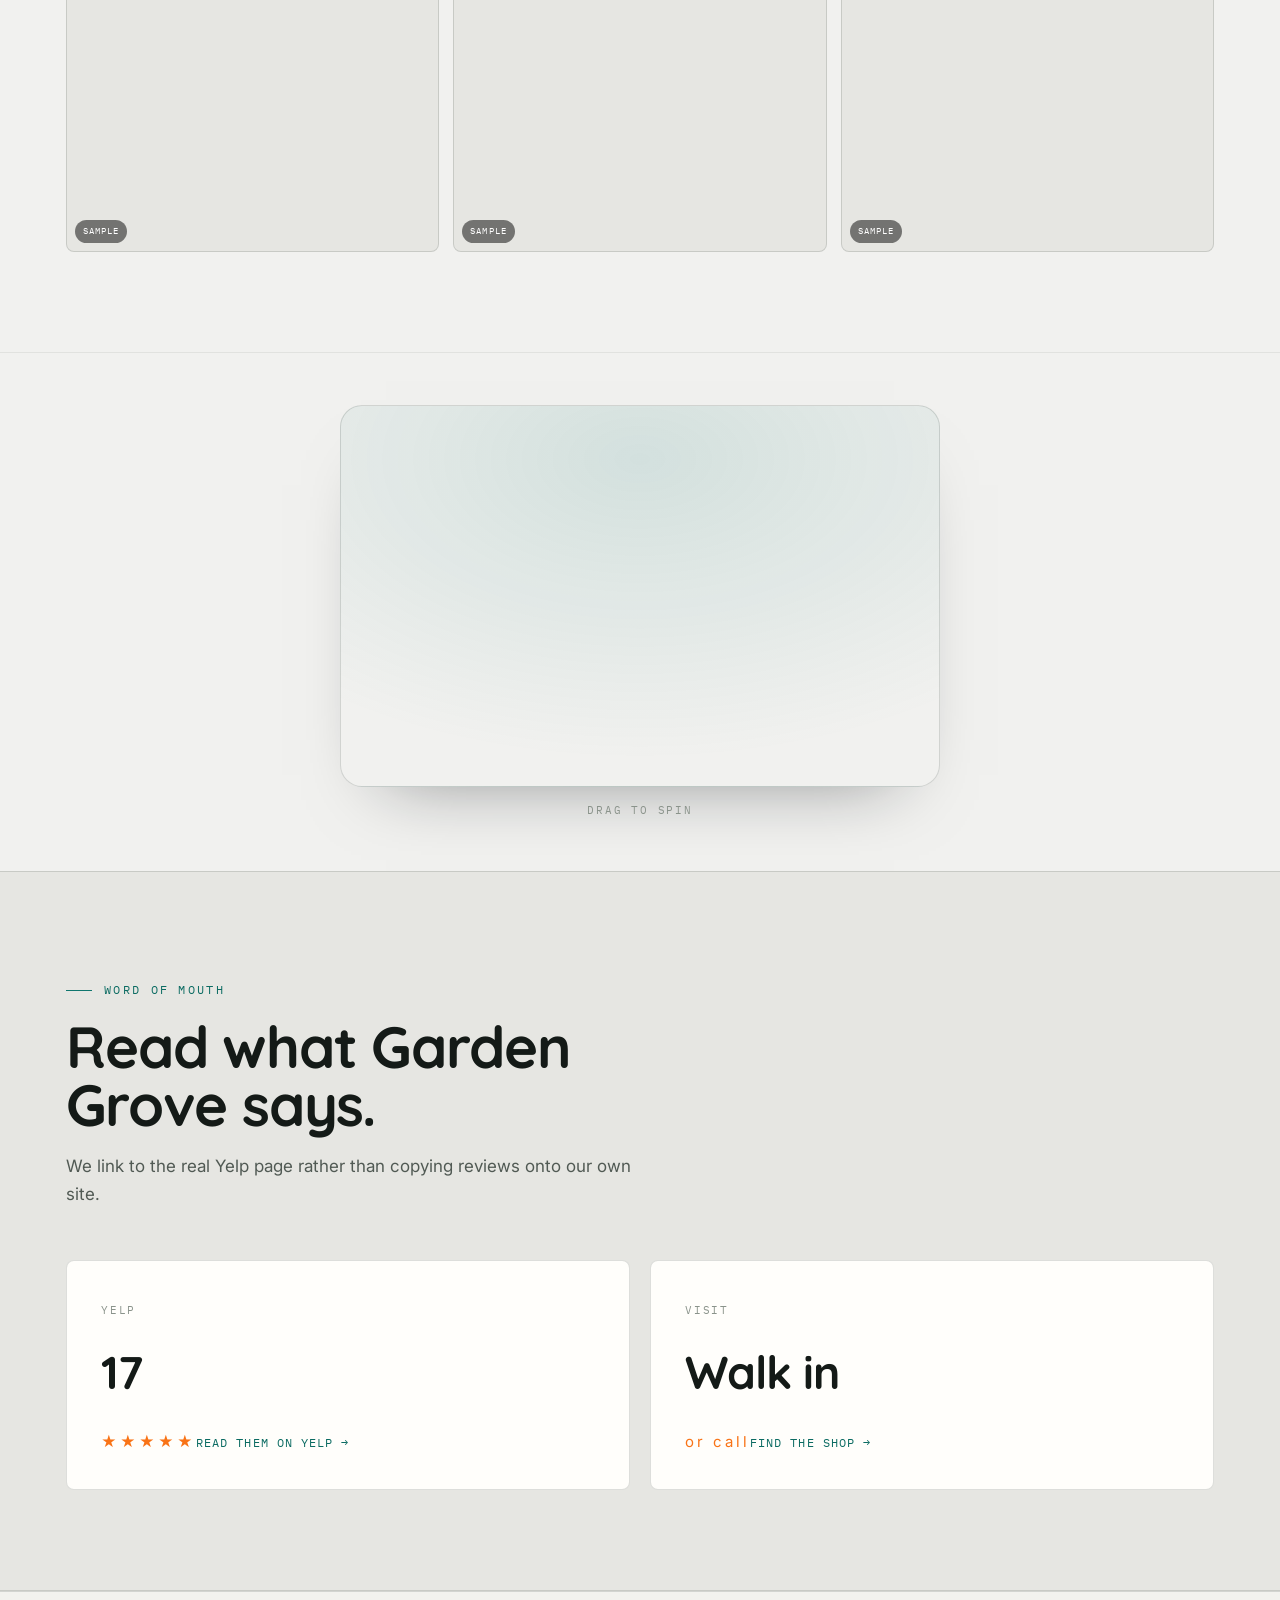
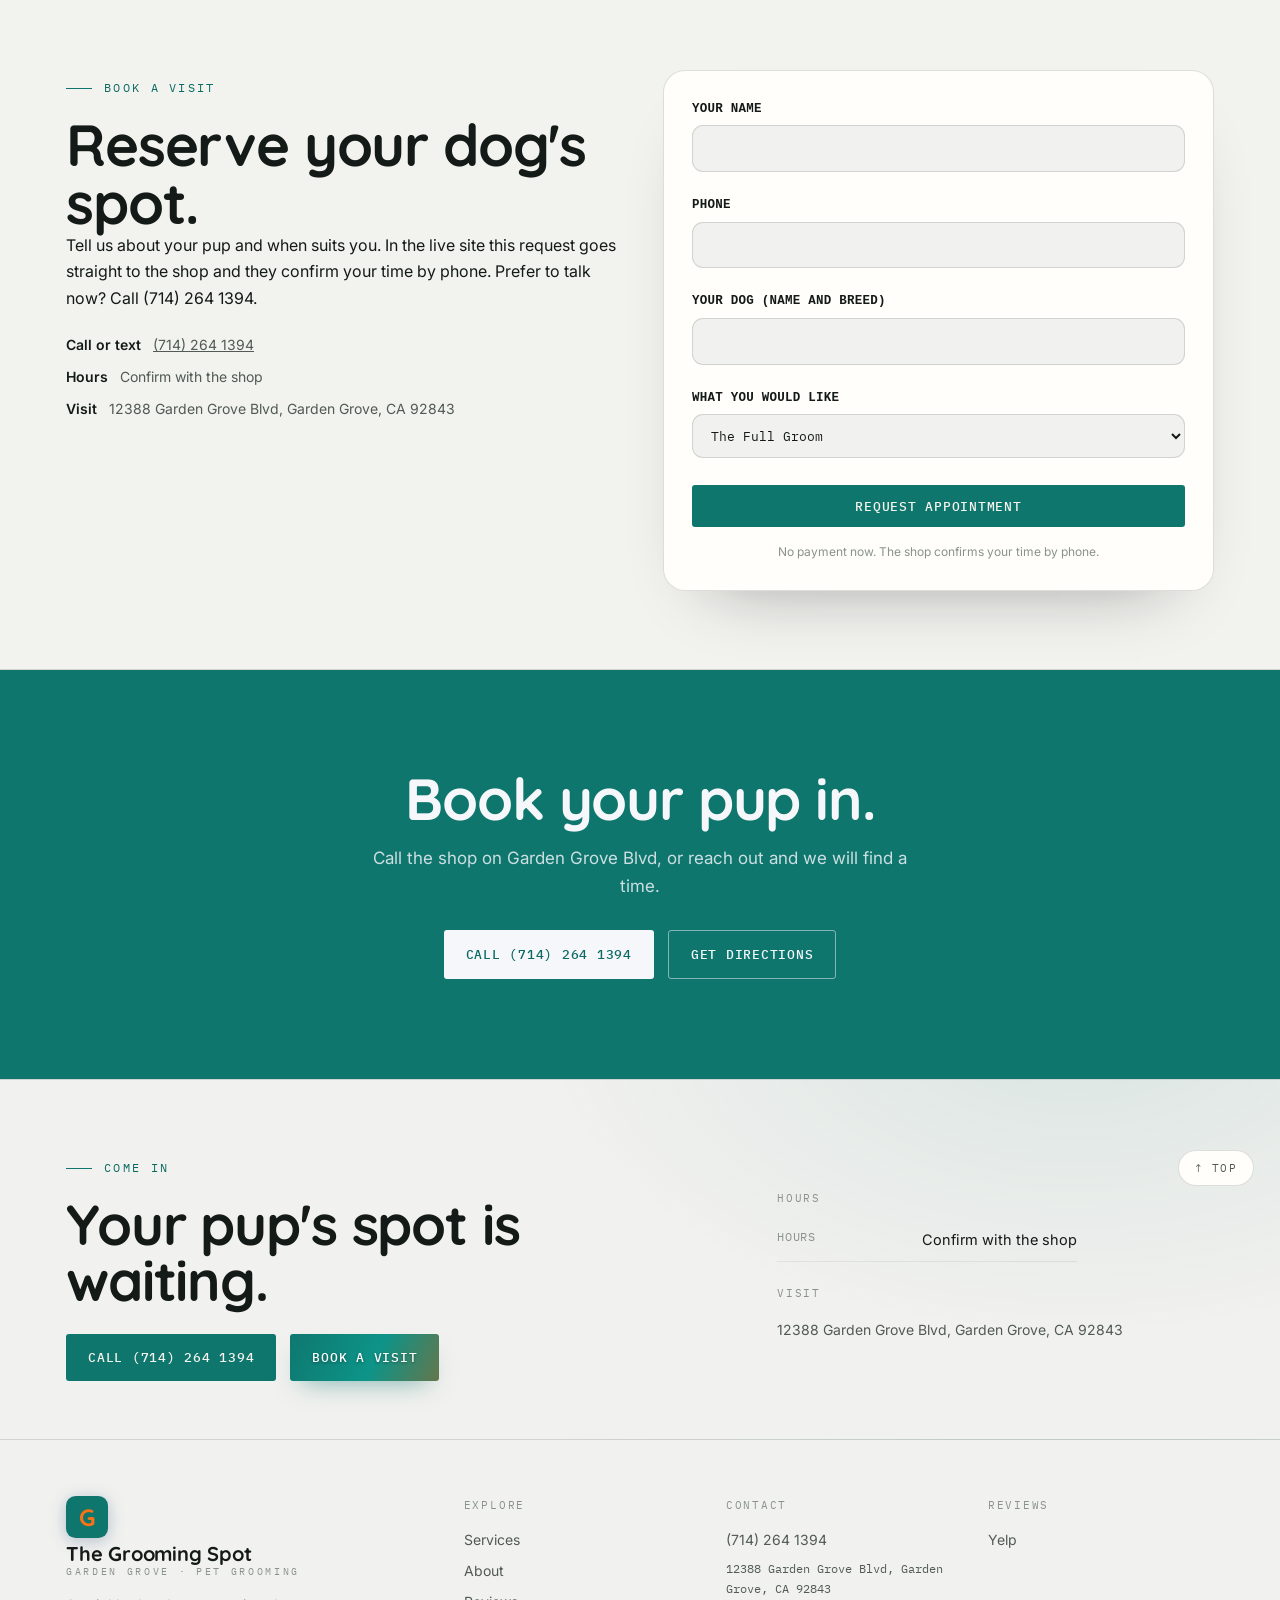
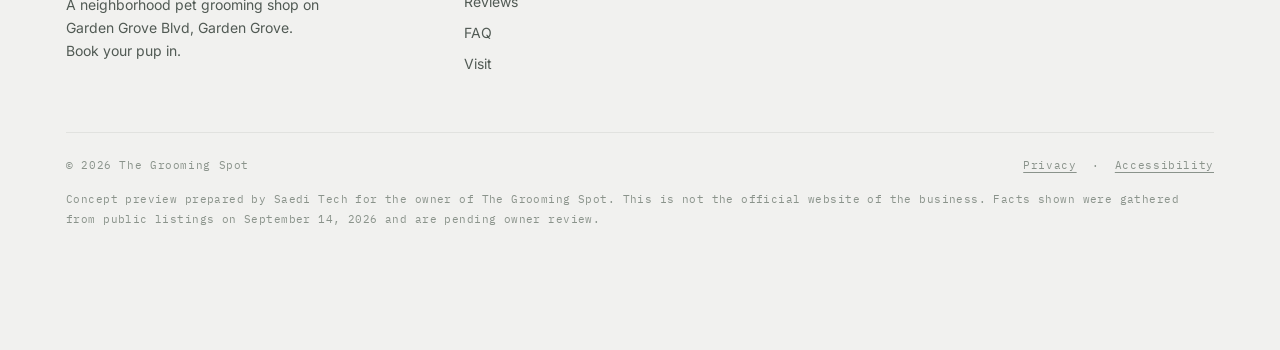
==== commit 0079d62d: "Fix 3D hero loading, page reveal, spread 3D across page, unique heroes, correct photos Co-Authored-B" ====
--- a/index.html
+++ b/index.html
@@ -86,9 +86,9 @@
   </div>
 </section>
 <section class="obj3dband" aria-label="Interactive 3D Grooming shears">
-  <div class="wrap o3b">
+  <div class="wrap o3b o3b-solo">
     <div class="o3b-art up"><canvas class="obj3d" data-obj="scissors" data-accent="0f766e" aria-label="Interactive 3D Grooming shears"></canvas></div>
-    <div class="o3b-copy up"><p class="kick">Interactive · Shears</p><h2>Built in the browser, not a photo.</h2><p>Every one of these is a real interactive 3D model, drawn live. Drag it to spin it. The same craft goes into the whole site.</p><span class="drag">Drag to spin</span></div>
+    <span class="o3b-hint up">Drag to spin</span>
   </div>
 </section>
 <section id="why">
@@ -114,9 +114,9 @@
   </div>
 </section>
 <section class="obj3dband alt" aria-label="Interactive 3D Happy paw">
-  <div class="wrap o3b">
+  <div class="wrap o3b o3b-solo">
     <div class="o3b-art up"><canvas class="obj3d" data-obj="paw" data-accent="0f766e" aria-label="Interactive 3D Happy paw"></canvas></div>
-    <div class="o3b-copy up"><p class="kick">Interactive · Paw</p><h2>Real 3D, right on the page.</h2><p>No video, no image. A true model you can grab and turn, the kind of detail that makes a site feel built, not bought.</p><span class="drag">Drag to spin</span></div>
+    <span class="o3b-hint up">Drag to spin</span>
   </div>
 </section>
 <section id="packages" class="pkgs band">
@@ -142,9 +142,9 @@
 </section>
 
 <section class="obj3dband" aria-label="Interactive 3D Shampoo">
-  <div class="wrap o3b">
+  <div class="wrap o3b o3b-solo">
     <div class="o3b-art up"><canvas class="obj3d" data-obj="bottle" data-accent="0f766e" aria-label="Interactive 3D Shampoo"></canvas></div>
-    <div class="o3b-copy up"><p class="kick">Interactive · Shampoo</p><h2>A little motion, on purpose.</h2><p>Small interactive touches like this are what make a page memorable. Drag it around and see.</p><span class="drag">Drag to spin</span></div>
+    <span class="o3b-hint up">Drag to spin</span>
   </div>
 </section>
 <section id="reviews" class="band">
--- a/assets/site.css
+++ b/assets/site.css
@@ -444,3 +444,9 @@
 .navlinks a[href$="#book"]::after{display:none !important}
 /* ---- footer reveal + CTA polish ---- */
 .foot-hero .foot-cta h2{transition:transform .7s var(--ease),opacity .7s var(--ease)}
+
+/* ---- 3D moments: object only, no marketing copy (beauty) ---- */
+.obj3dband{padding:52px 0}
+.obj3dband .o3b.o3b-solo{flex-direction:column;align-items:center;gap:14px}
+.obj3dband .o3b-solo .o3b-art{flex:0 1 auto;width:100%;max-width:600px}
+.obj3dband .o3b-solo .o3b-hint{font-family:'IBM Plex Mono',monospace;font-size:11px;letter-spacing:.16em;text-transform:uppercase;color:var(--faint)}
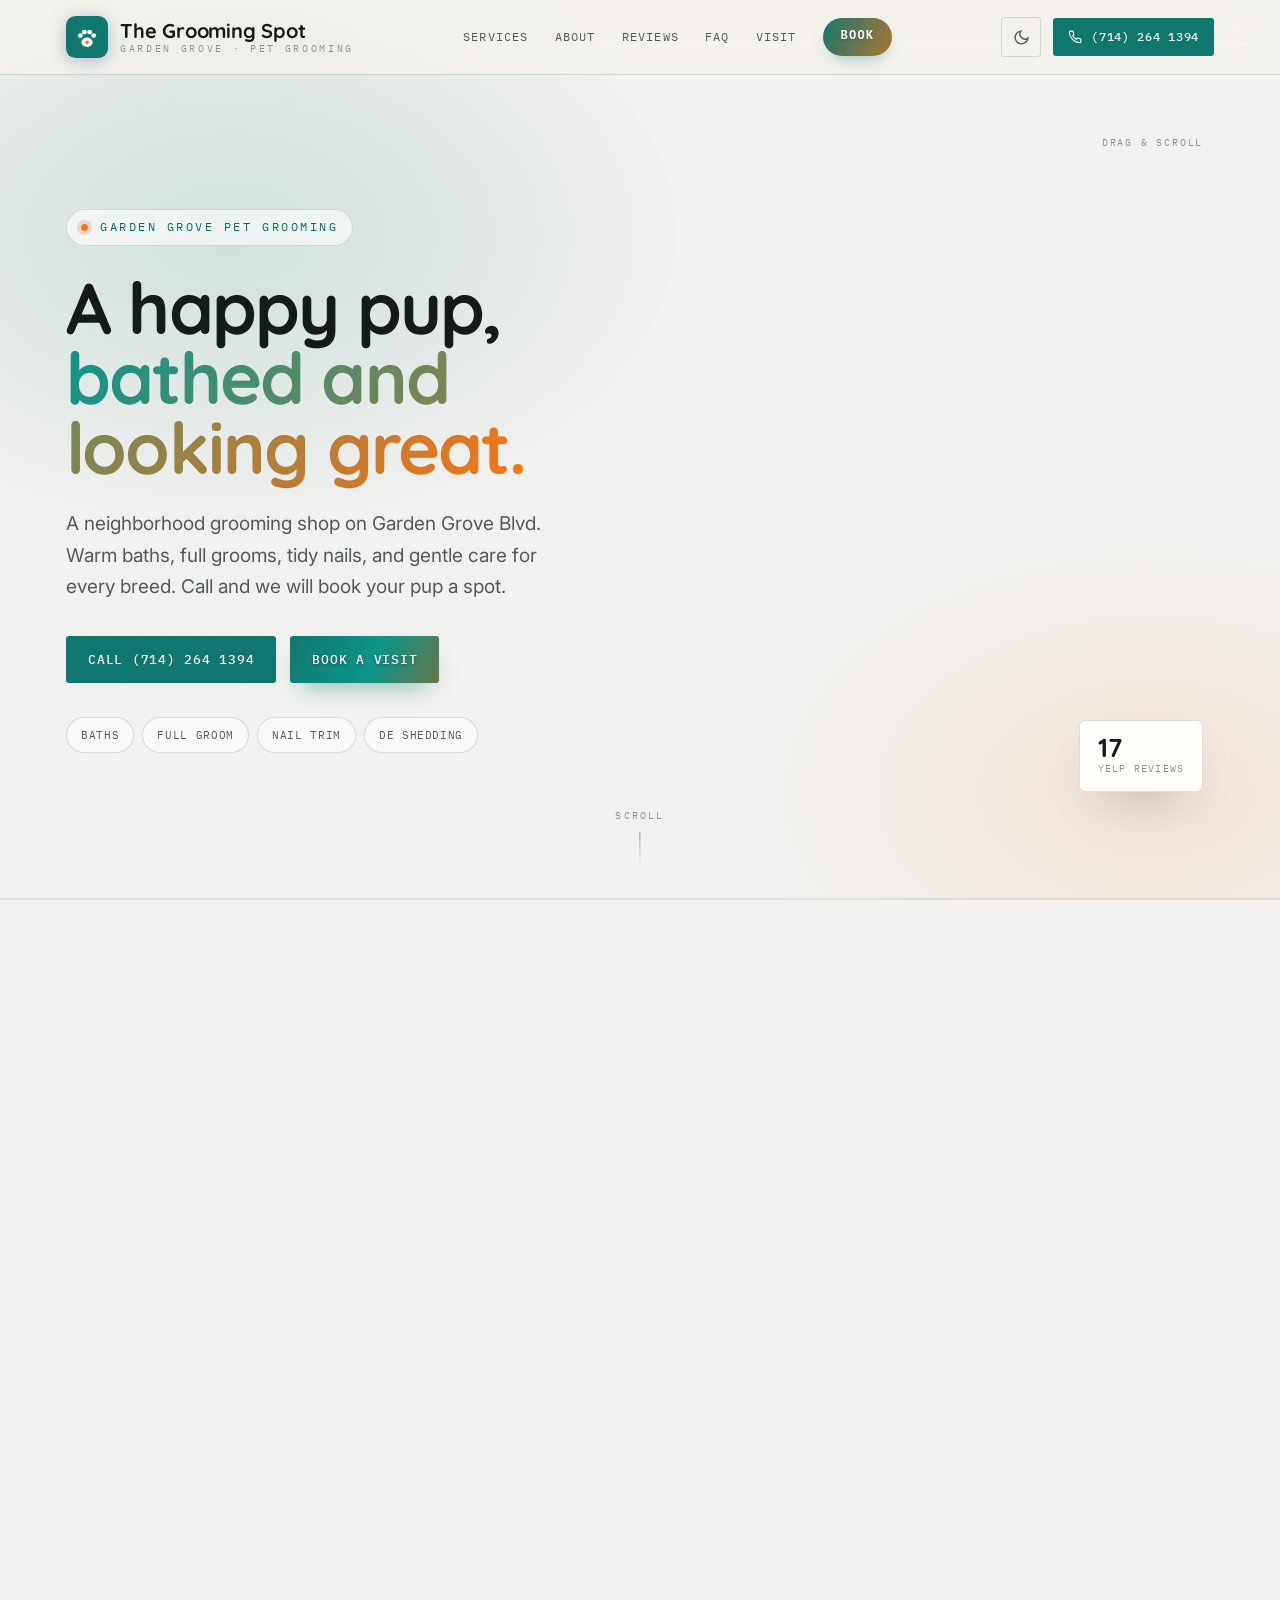
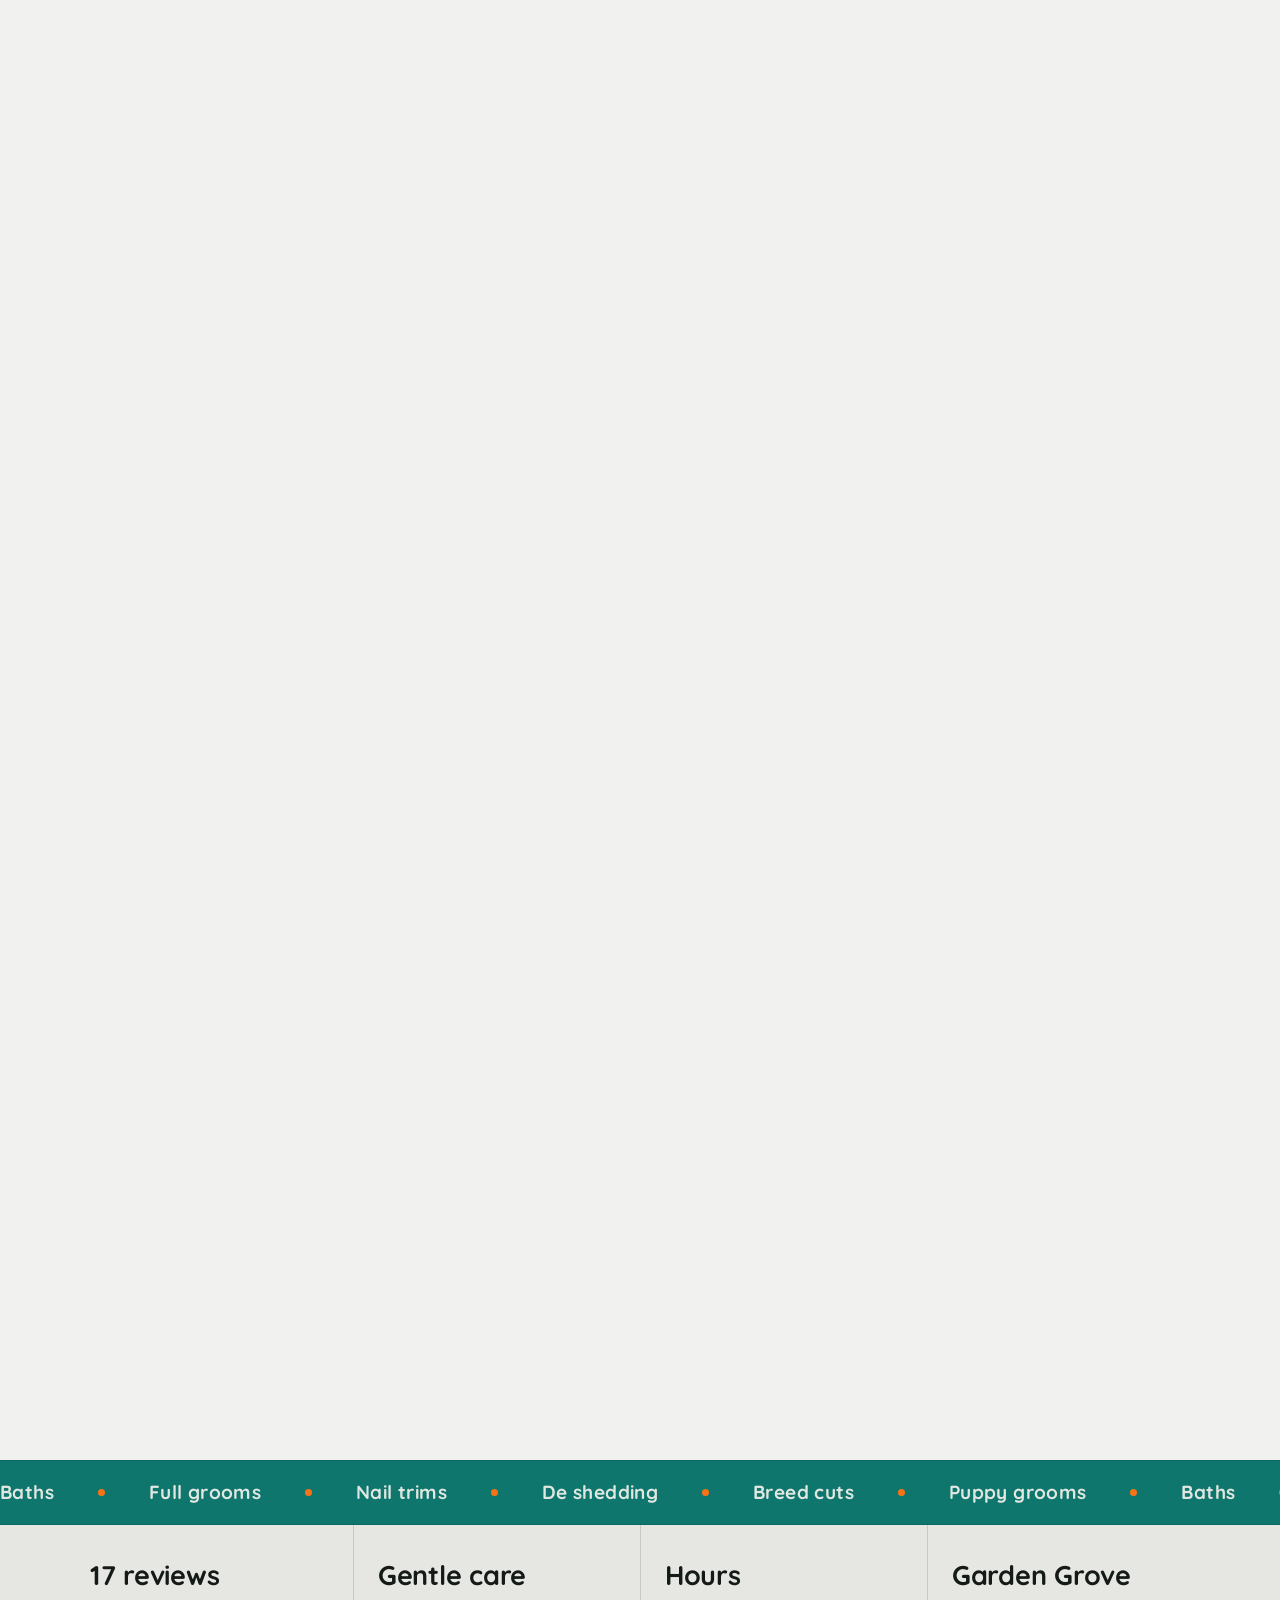
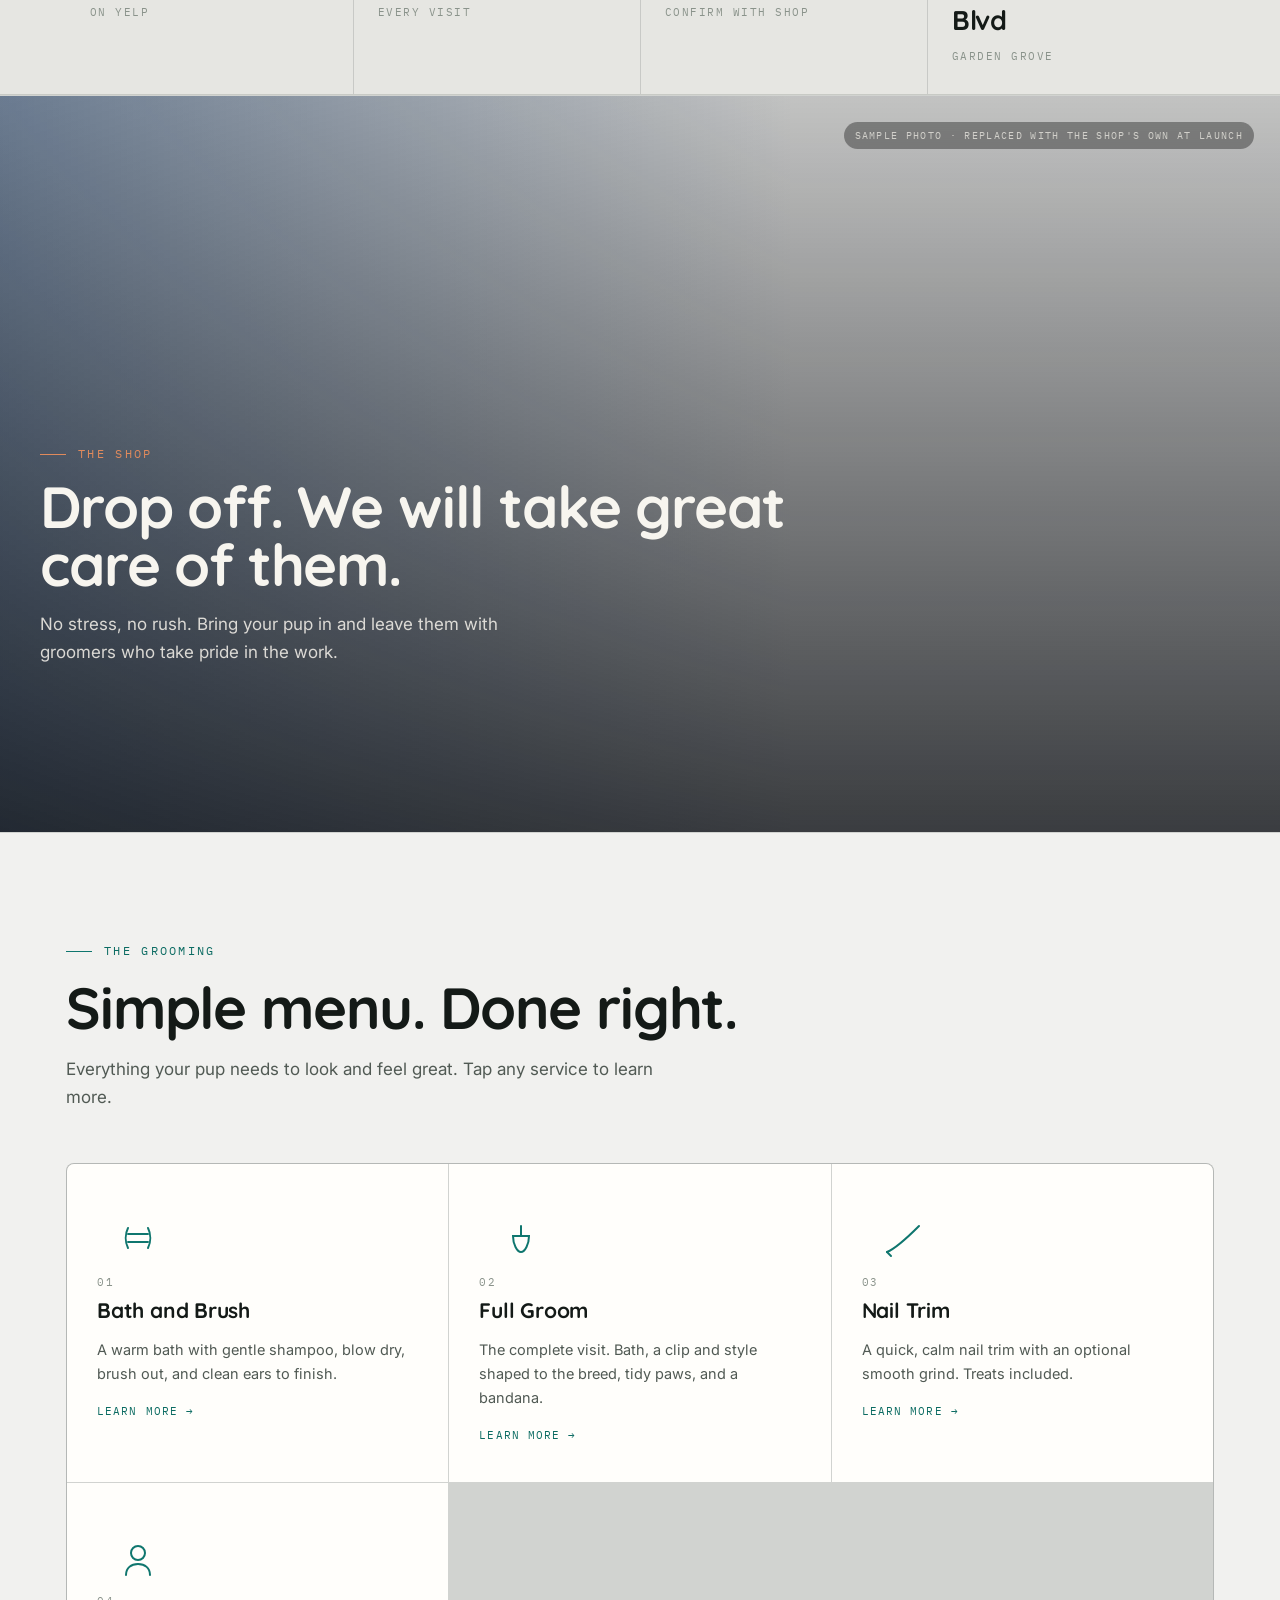
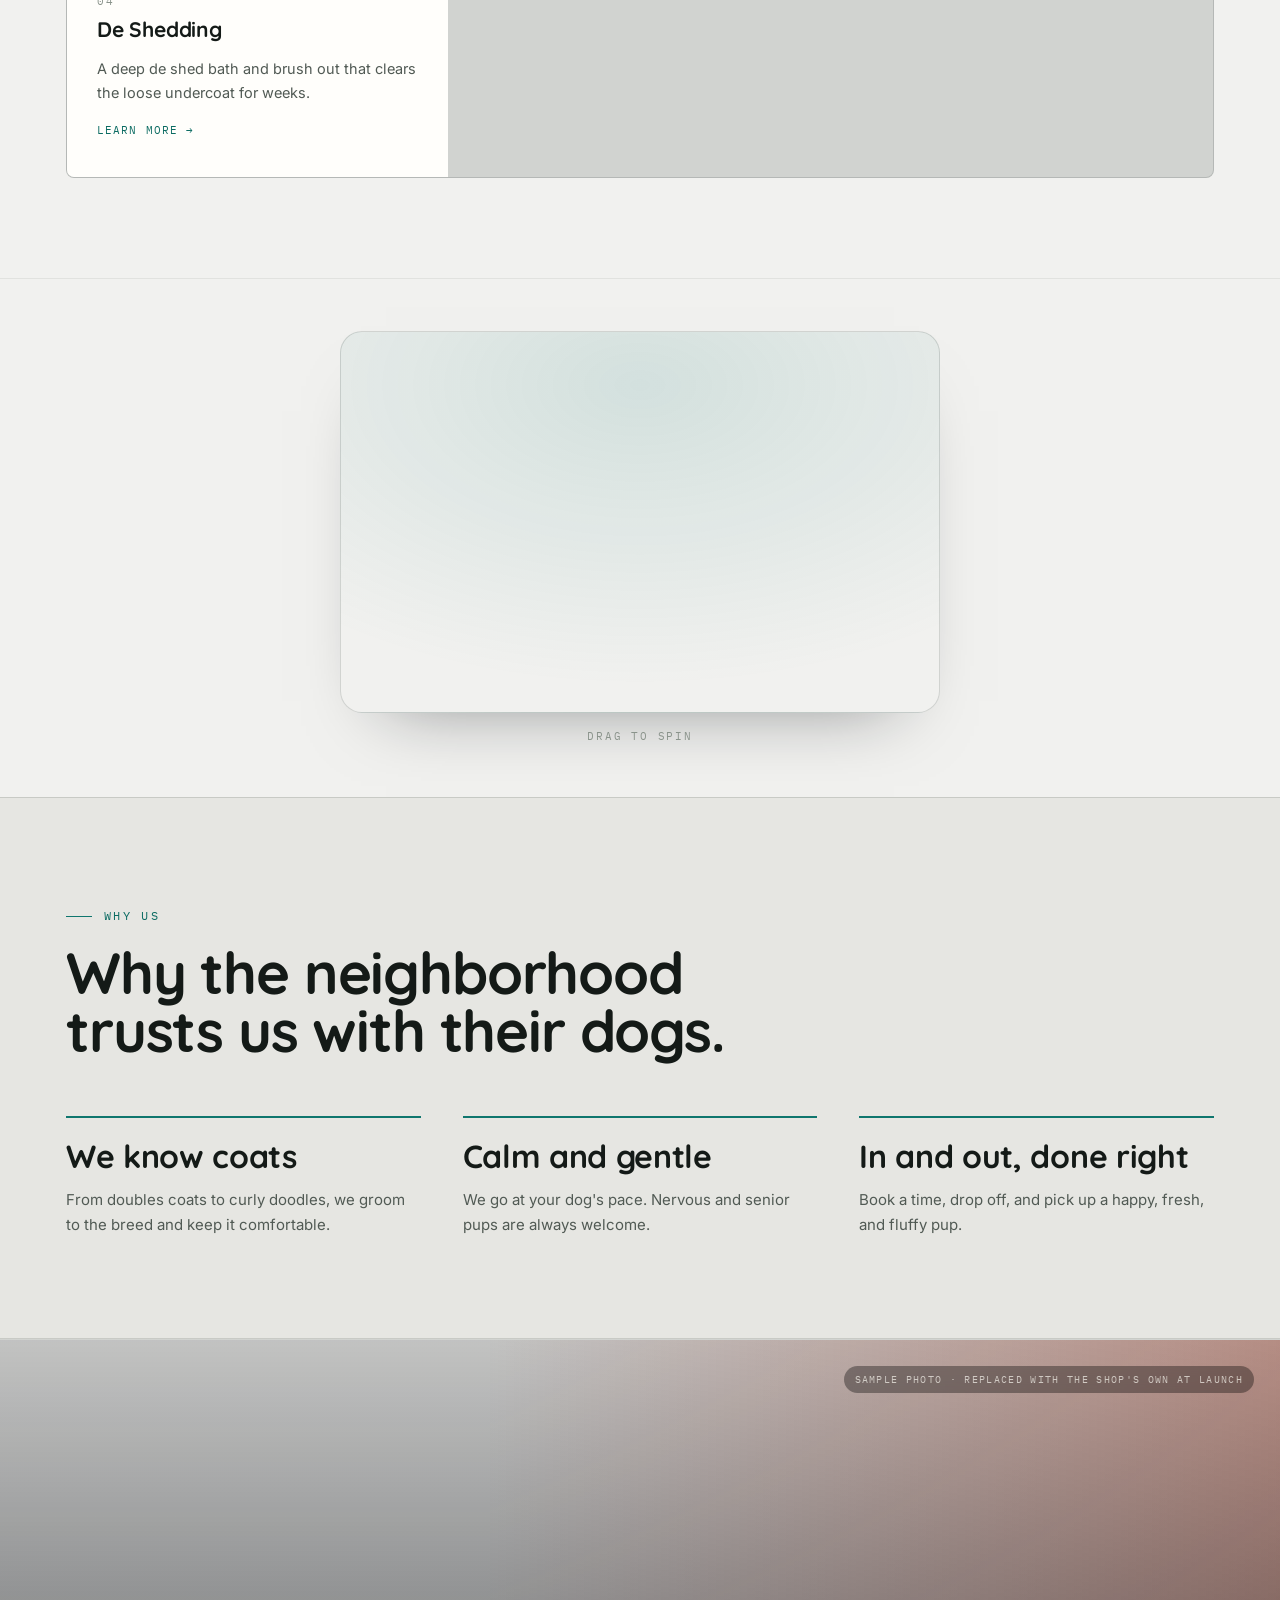
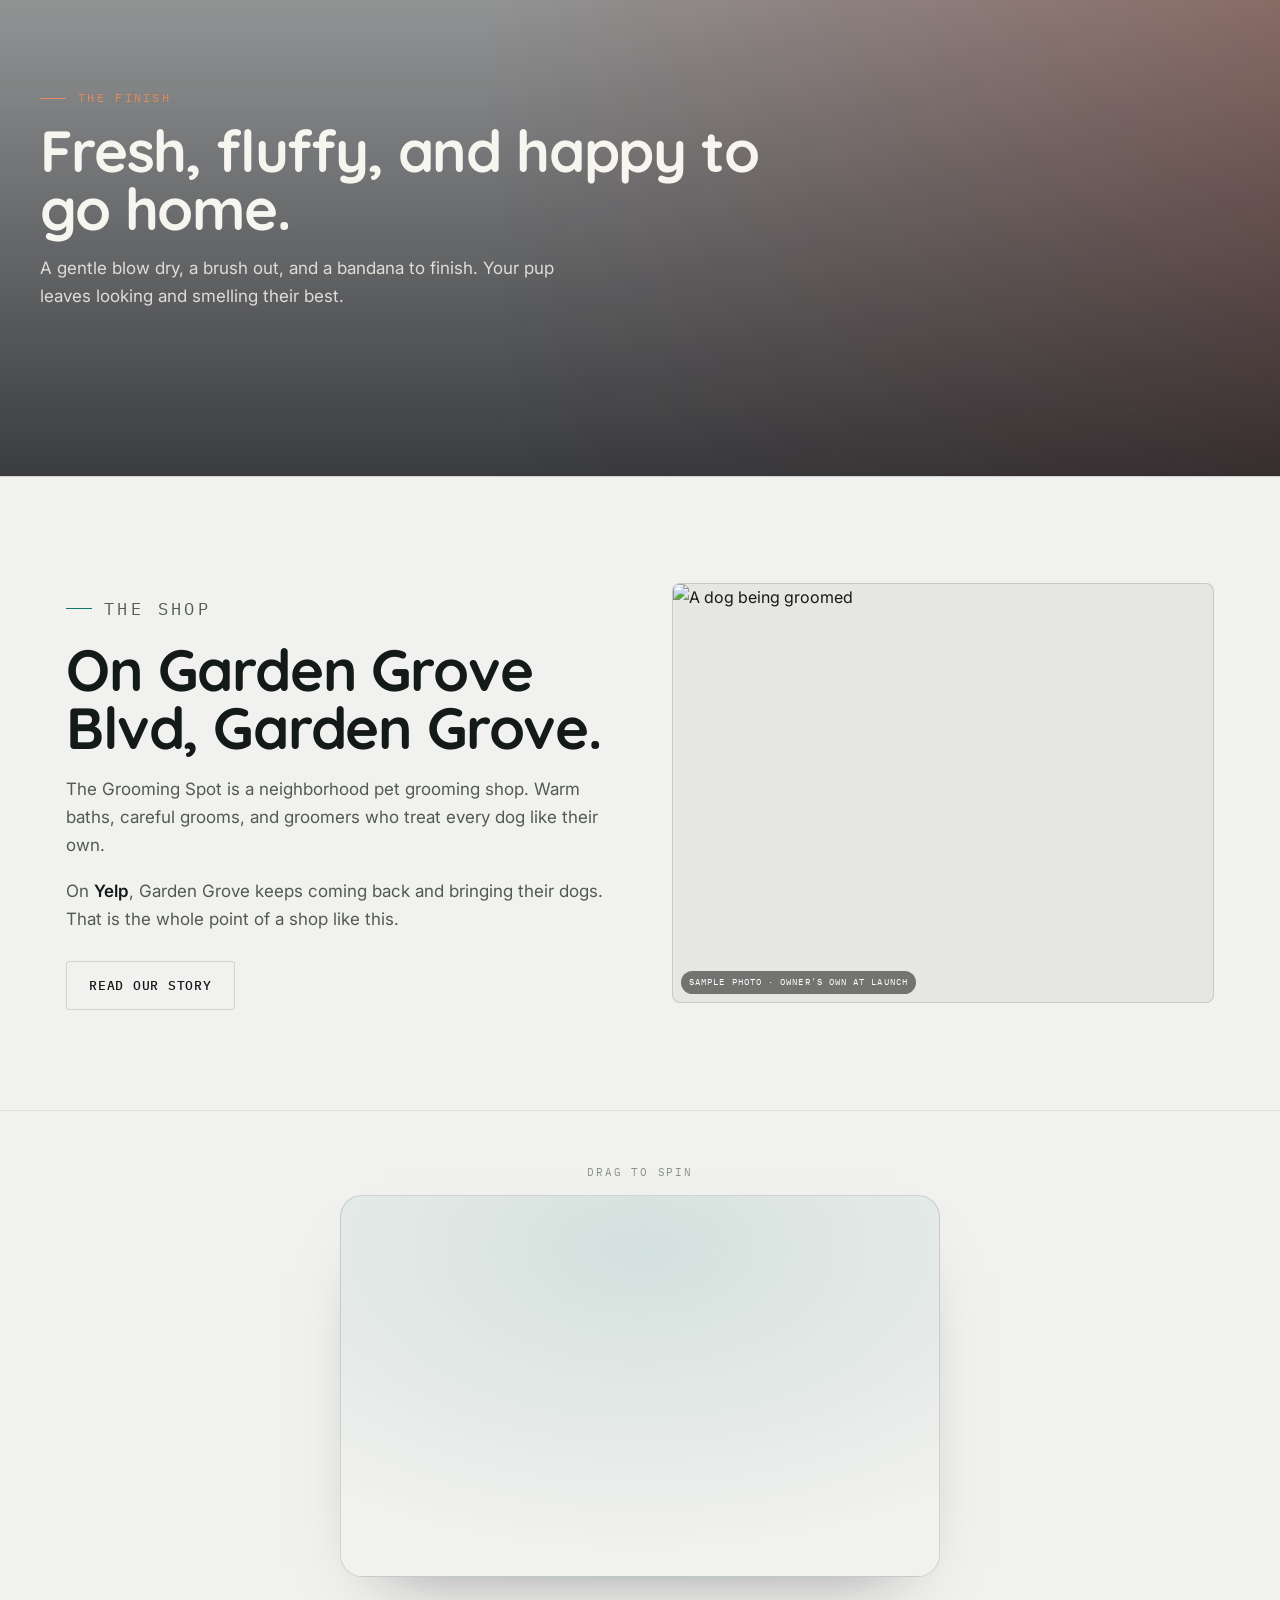
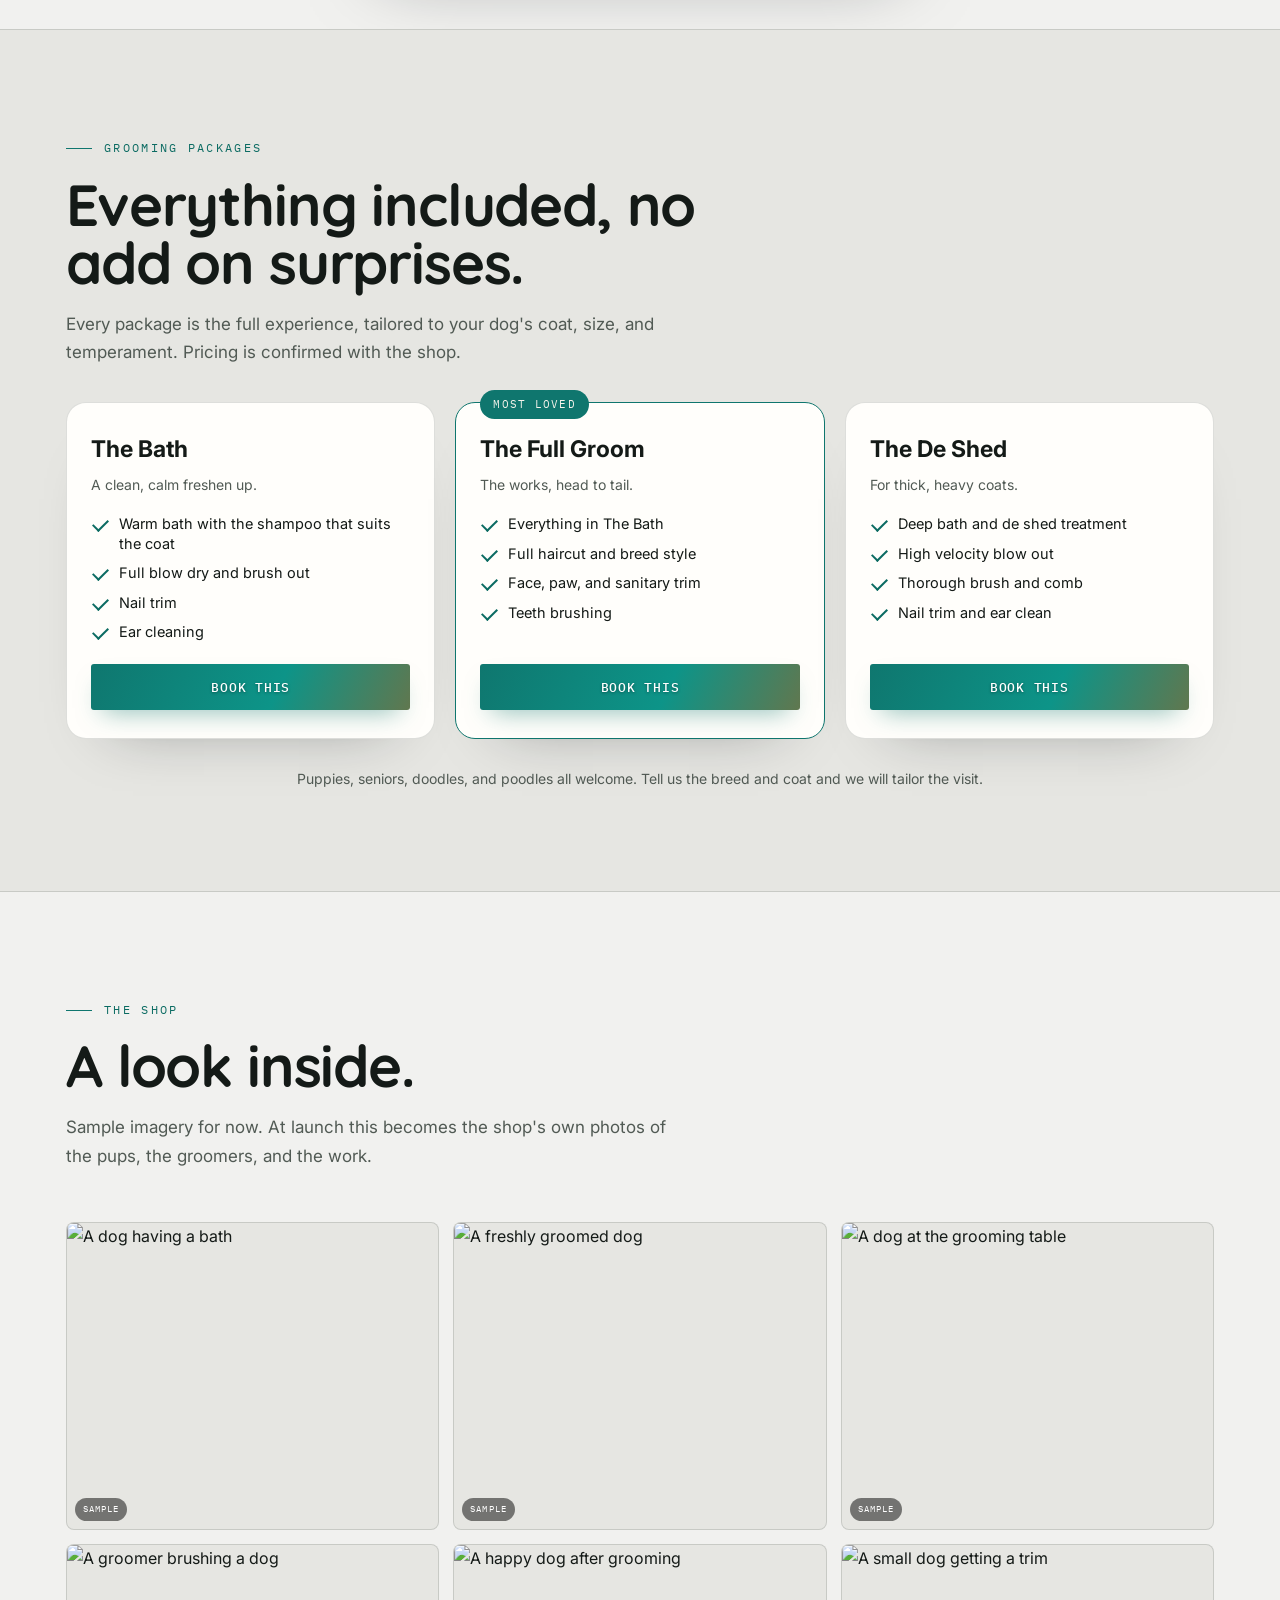
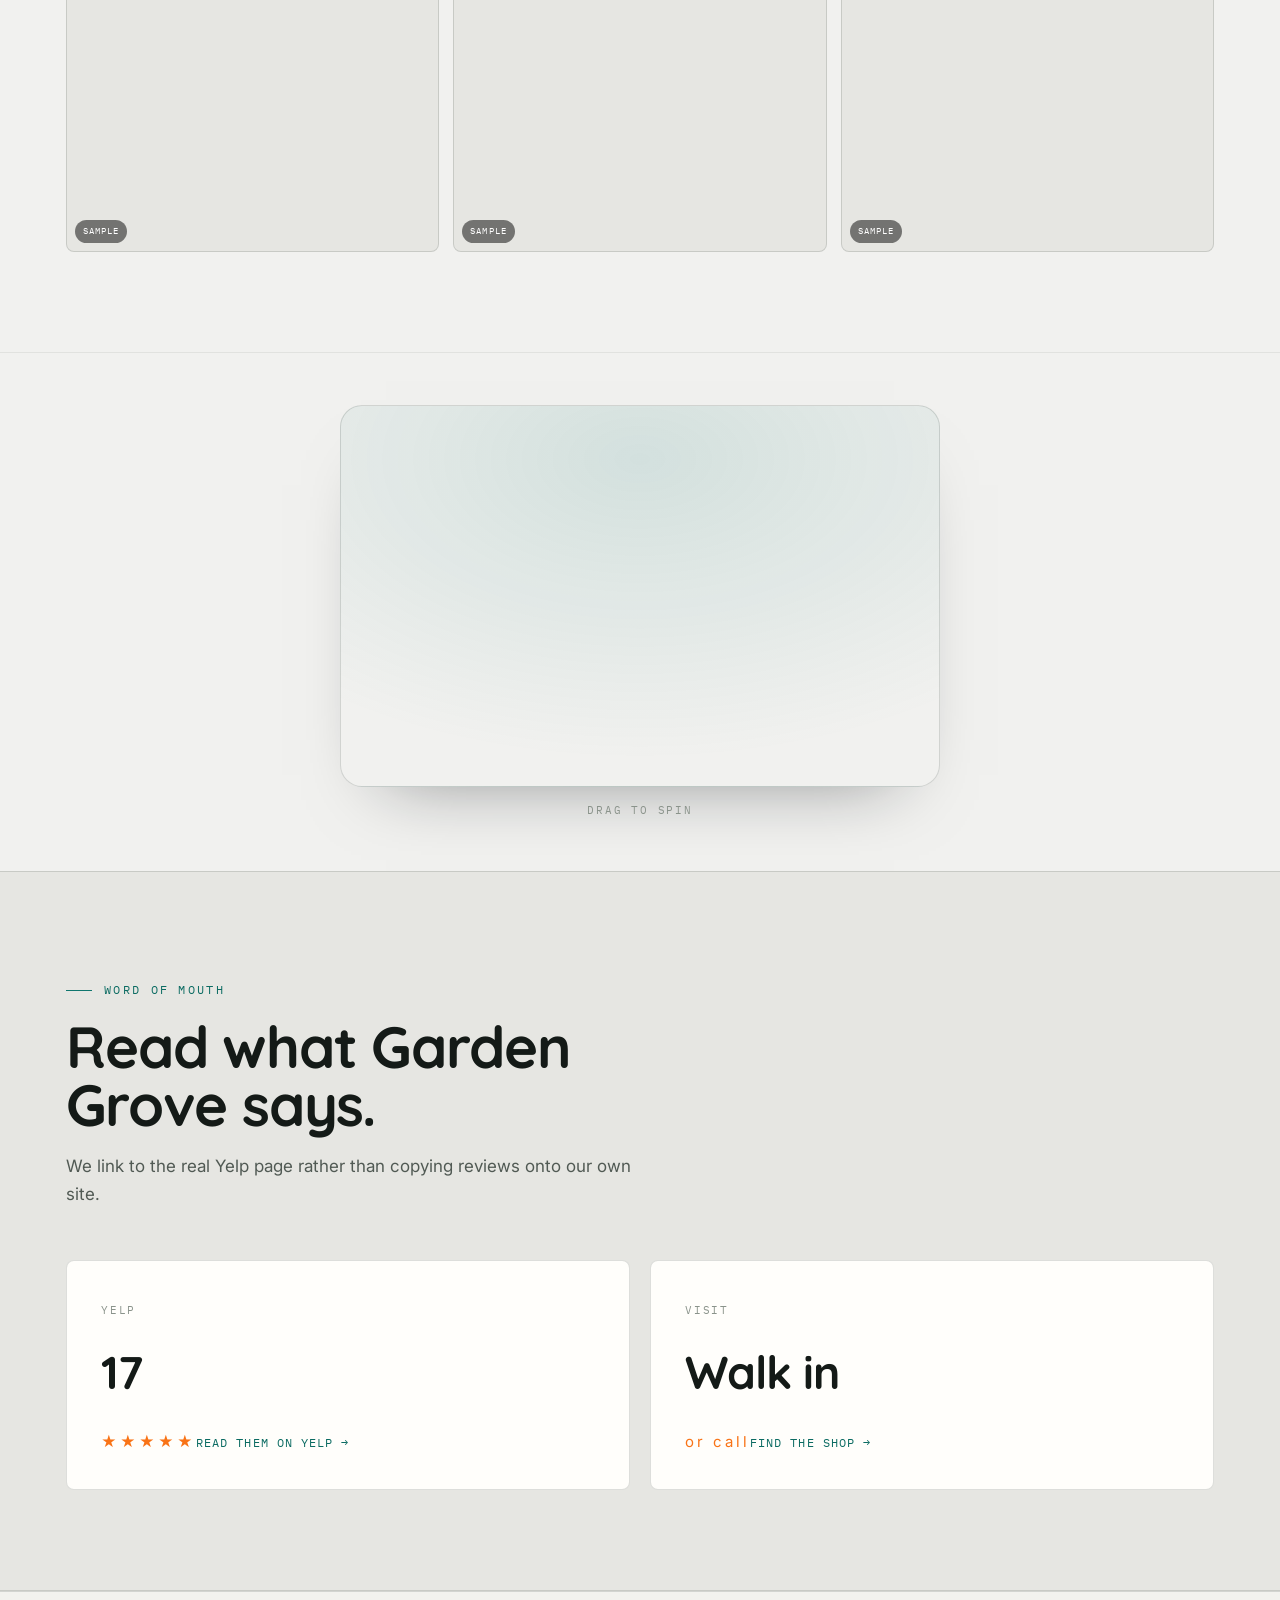
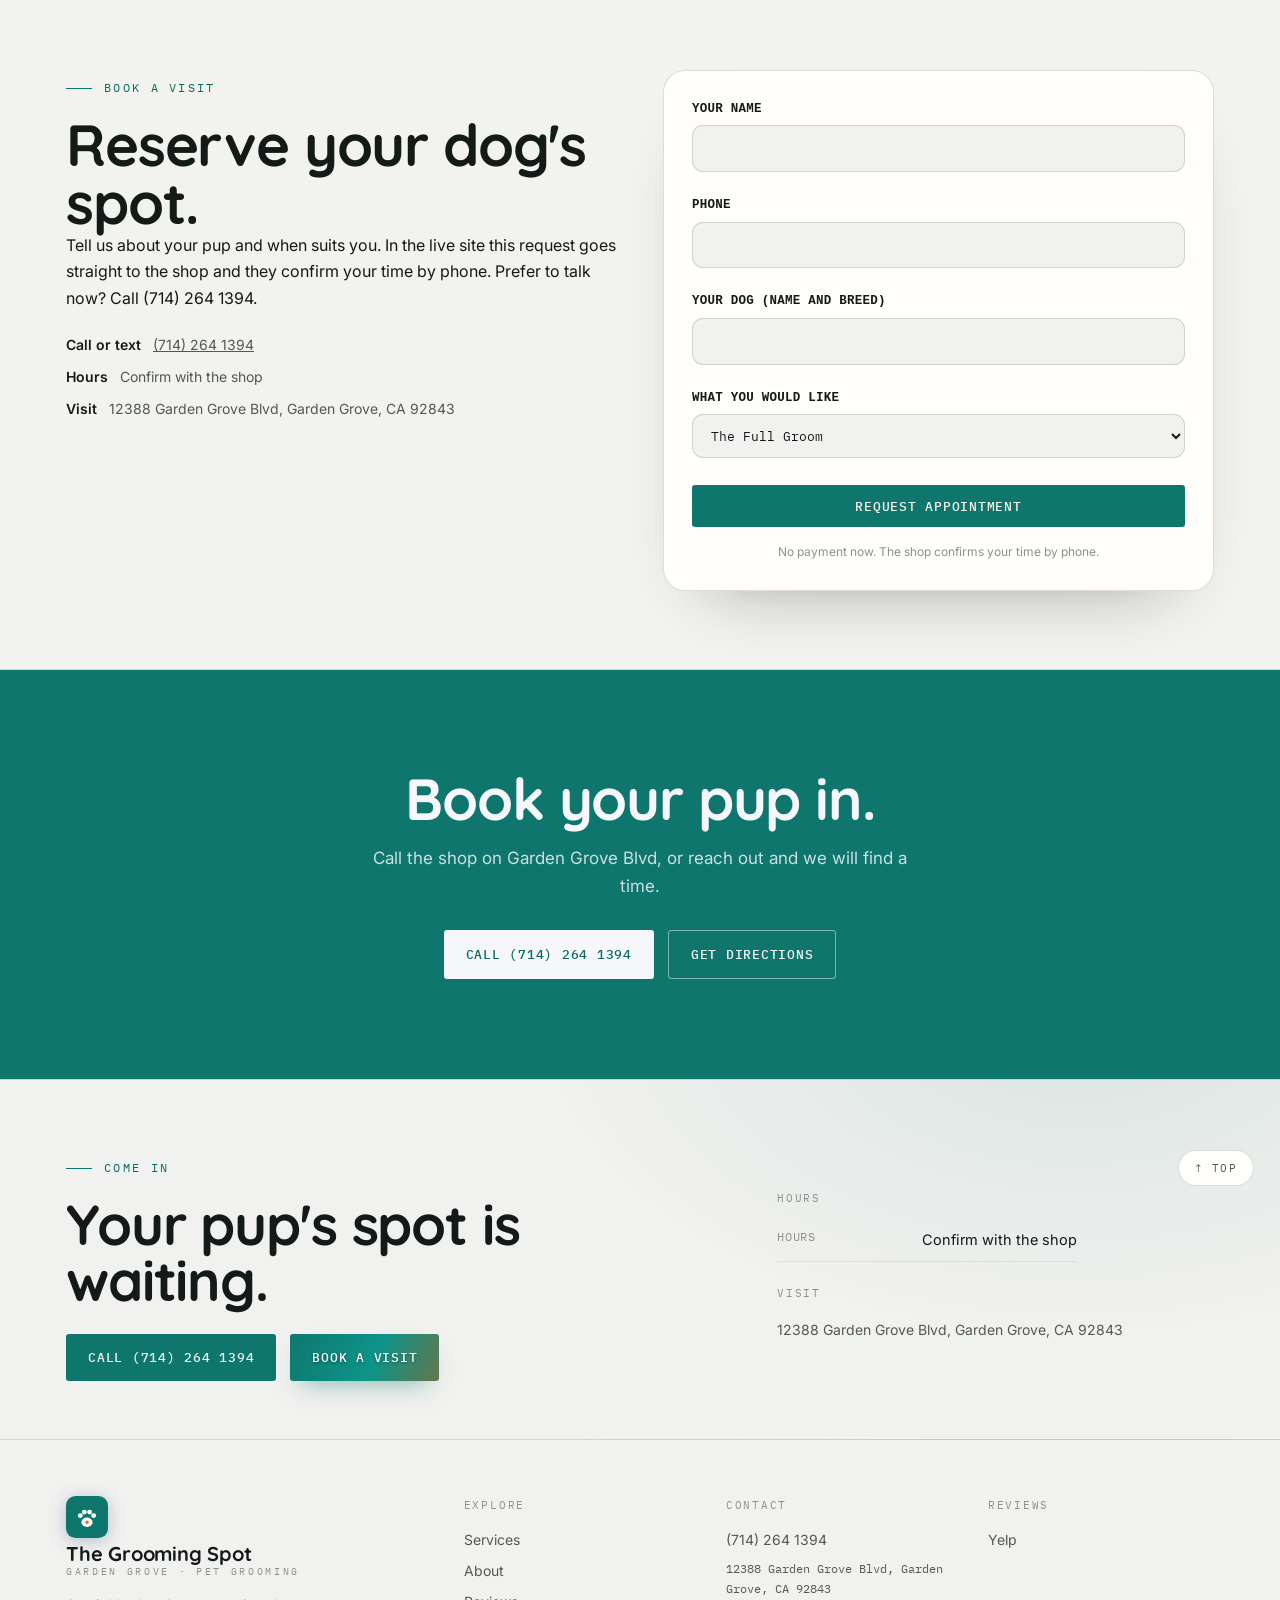
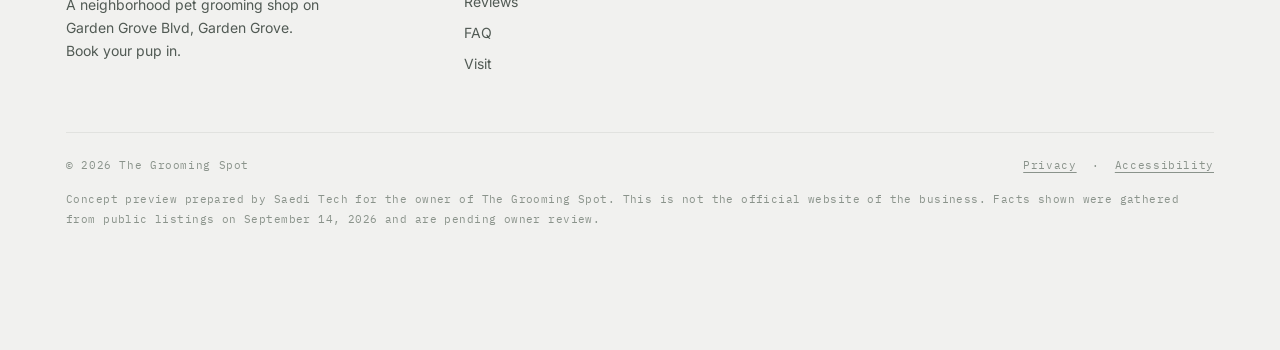
==== commit f042ca21: "Add bespoke business logo (header, footer, favicon)" ====
--- a/index.html
+++ b/index.html
@@ -7,7 +7,7 @@
 <title>The Grooming Spot · Garden Grove Pet Grooming</title>
 <meta name="description" content="The Grooming Spot on Garden Grove Blvd, Garden Grove. Warm baths, full grooms, nail trims, and gentle care for every breed. Call (714) 264 1394." />
 <meta property="og:title" content="The Grooming Spot · Garden Grove Pet Grooming" /><meta property="og:type" content="website" />
-<link rel="icon" href="data:image/svg+xml,%3Csvg xmlns='http://www.w3.org/2000/svg' viewBox='0 0 32 32'%3E%3Ccircle cx='16' cy='16' r='15' fill='%230f766e'/%3E%3Cellipse cx='16' cy='20' rx='5.4' ry='4.2' fill='%23fef6ee'/%3E%3Ccircle cx='9.6' cy='13.5' r='2.3' fill='%23fef6ee'/%3E%3Ccircle cx='13.8' cy='10.4' r='2.3' fill='%23fef6ee'/%3E%3Ccircle cx='18.2' cy='10.4' r='2.3' fill='%23fef6ee'/%3E%3Ccircle cx='22.4' cy='13.5' r='2.3' fill='%23fef6ee'/%3E%3C/svg%3E">
+<link rel="icon" href="data:image/svg+xml,%3Csvg xmlns='http://www.w3.org/2000/svg' viewBox='0 0 48 48'%3E%3Crect width='48' height='48' rx='11' fill='%230f766e'/%3E%3Cg fill='%23fff'%3E%3Cellipse cx='24' cy='30' rx='6.4' ry='5.4'/%3E%3Ccircle cx='16.4' cy='22.4' r='2.8'/%3E%3Ccircle cx='21' cy='18.4' r='2.8'/%3E%3Ccircle cx='27' cy='18.4' r='2.8'/%3E%3Ccircle cx='31.6' cy='22.4' r='2.8'/%3E%3C/g%3E%3Ccircle cx='24' cy='30' r='2' fill='%23f97316'/%3E%3C/svg%3E">
 <link rel="preconnect" href="https://fonts.googleapis.com"><link rel="preconnect" href="https://fonts.gstatic.com" crossorigin>
 <link href="https://fonts.googleapis.com/css2?family=Quicksand:wght@500;600;700&family=Inter:wght@400;500;600&family=IBM+Plex+Mono:wght@400;500&display=swap" rel="stylesheet">
 <link rel="stylesheet" href="assets/site.css">
@@ -19,7 +19,7 @@
 <header class="sitehead" id="sitehead">
 <nav class="top" aria-label="Main">
   <div class="wrap navin">
-    <a class="logo" href="index.html" aria-label="The Grooming Spot, home"><svg class="emblem" viewBox="0 0 48 48" aria-hidden="true"><rect width="48" height="48" rx="11" fill="var(--indigo)"/><text x="24" y="34" font-size="27" text-anchor="middle" fill="var(--shu)" font-family="Quicksand,sans-serif" font-weight="800">G</text></svg><span class="wm"><span class="n">The Grooming Spot</span><span class="s">Garden Grove · Pet Grooming</span></span></a>
+    <a class="logo" href="index.html" aria-label="The Grooming Spot, home"><svg class="emblem" viewBox="0 0 48 48" aria-hidden="true"><rect width="48" height="48" rx="11" fill="var(--indigo)"/><g fill='#fff'><ellipse cx='24' cy='30' rx='6.4' ry='5.4'/><circle cx='16.4' cy='22.4' r='2.8'/><circle cx='21' cy='18.4' r='2.8'/><circle cx='27' cy='18.4' r='2.8'/><circle cx='31.6' cy='22.4' r='2.8'/></g><circle cx='24' cy='30' r='2' fill='var(--shu)'/></svg><span class="wm"><span class="n">The Grooming Spot</span><span class="s">Garden Grove · Pet Grooming</span></span></a>
     <div class="navlinks"><a href="services.html">Services</a><a href="about.html">About</a><a href="reviews.html">Reviews</a><a href="faq.html">FAQ</a><a href="visit.html">Visit</a><a href="index.html#book">Book</a></div>
     <div class="navright">
       <button class="tgl" id="themeTgl" aria-label="Switch between day and night theme" aria-pressed="false"><svg id="icMoon" viewBox="0 0 24 24" fill="none" stroke="currentColor" stroke-width="2" stroke-linecap="round"><path d="M21 12.8A9 9 0 1 1 11.2 3a7 7 0 0 0 9.8 9.8z"/></svg><svg id="icSun" viewBox="0 0 24 24" fill="none" stroke="currentColor" stroke-width="2" stroke-linecap="round" style="display:none"><circle cx="12" cy="12" r="4"/><path d="M12 2v2M12 20v2M4.9 4.9l1.4 1.4M17.7 17.7l1.4 1.4M2 12h2M20 12h2M4.9 19.1l1.4-1.4M17.7 6.3l1.4-1.4"/></svg></button>
@@ -186,7 +186,7 @@
   </div></div></div>
   <div class="wrap foot-main">
     <div class="fgrid">
-      <div class="fbrand"><a class="logo" href="index.html" aria-label="The Grooming Spot, home"><svg class="emblem" viewBox="0 0 48 48" aria-hidden="true"><rect width="48" height="48" rx="11" fill="var(--indigo)"/><text x="24" y="34" font-size="27" text-anchor="middle" fill="var(--shu)" font-family="Quicksand,sans-serif" font-weight="800">G</text></svg><span class="wm"><span class="n">The Grooming Spot</span><span class="s">Garden Grove · Pet Grooming</span></span></a><p>A neighborhood pet grooming shop on Garden Grove Blvd, Garden Grove. Book your pup in.</p></div>
+      <div class="fbrand"><a class="logo" href="index.html" aria-label="The Grooming Spot, home"><svg class="emblem" viewBox="0 0 48 48" aria-hidden="true"><rect width="48" height="48" rx="11" fill="var(--indigo)"/><g fill='#fff'><ellipse cx='24' cy='30' rx='6.4' ry='5.4'/><circle cx='16.4' cy='22.4' r='2.8'/><circle cx='21' cy='18.4' r='2.8'/><circle cx='27' cy='18.4' r='2.8'/><circle cx='31.6' cy='22.4' r='2.8'/></g><circle cx='24' cy='30' r='2' fill='var(--shu)'/></svg><span class="wm"><span class="n">The Grooming Spot</span><span class="s">Garden Grove · Pet Grooming</span></span></a><p>A neighborhood pet grooming shop on Garden Grove Blvd, Garden Grove. Book your pup in.</p></div>
       <div class="fcol"><p class="ft">Explore</p><a href="services.html">Services</a><a href="about.html">About</a><a href="reviews.html">Reviews</a><a href="faq.html">FAQ</a><a href="visit.html">Visit</a></div>
       <div class="fcol"><p class="ft">Contact</p><a href="tel:+17142641394">(714) 264 1394</a><p class="mono" style="font-size:12px">12388 Garden Grove Blvd, Garden Grove, CA 92843</p></div>
       <div class="fcol"><p class="ft">Reviews</p><a href="https://www.yelp.com/biz/the-grooming-spot-garden-grove" target="_blank" rel="noopener">Yelp</a></div>
